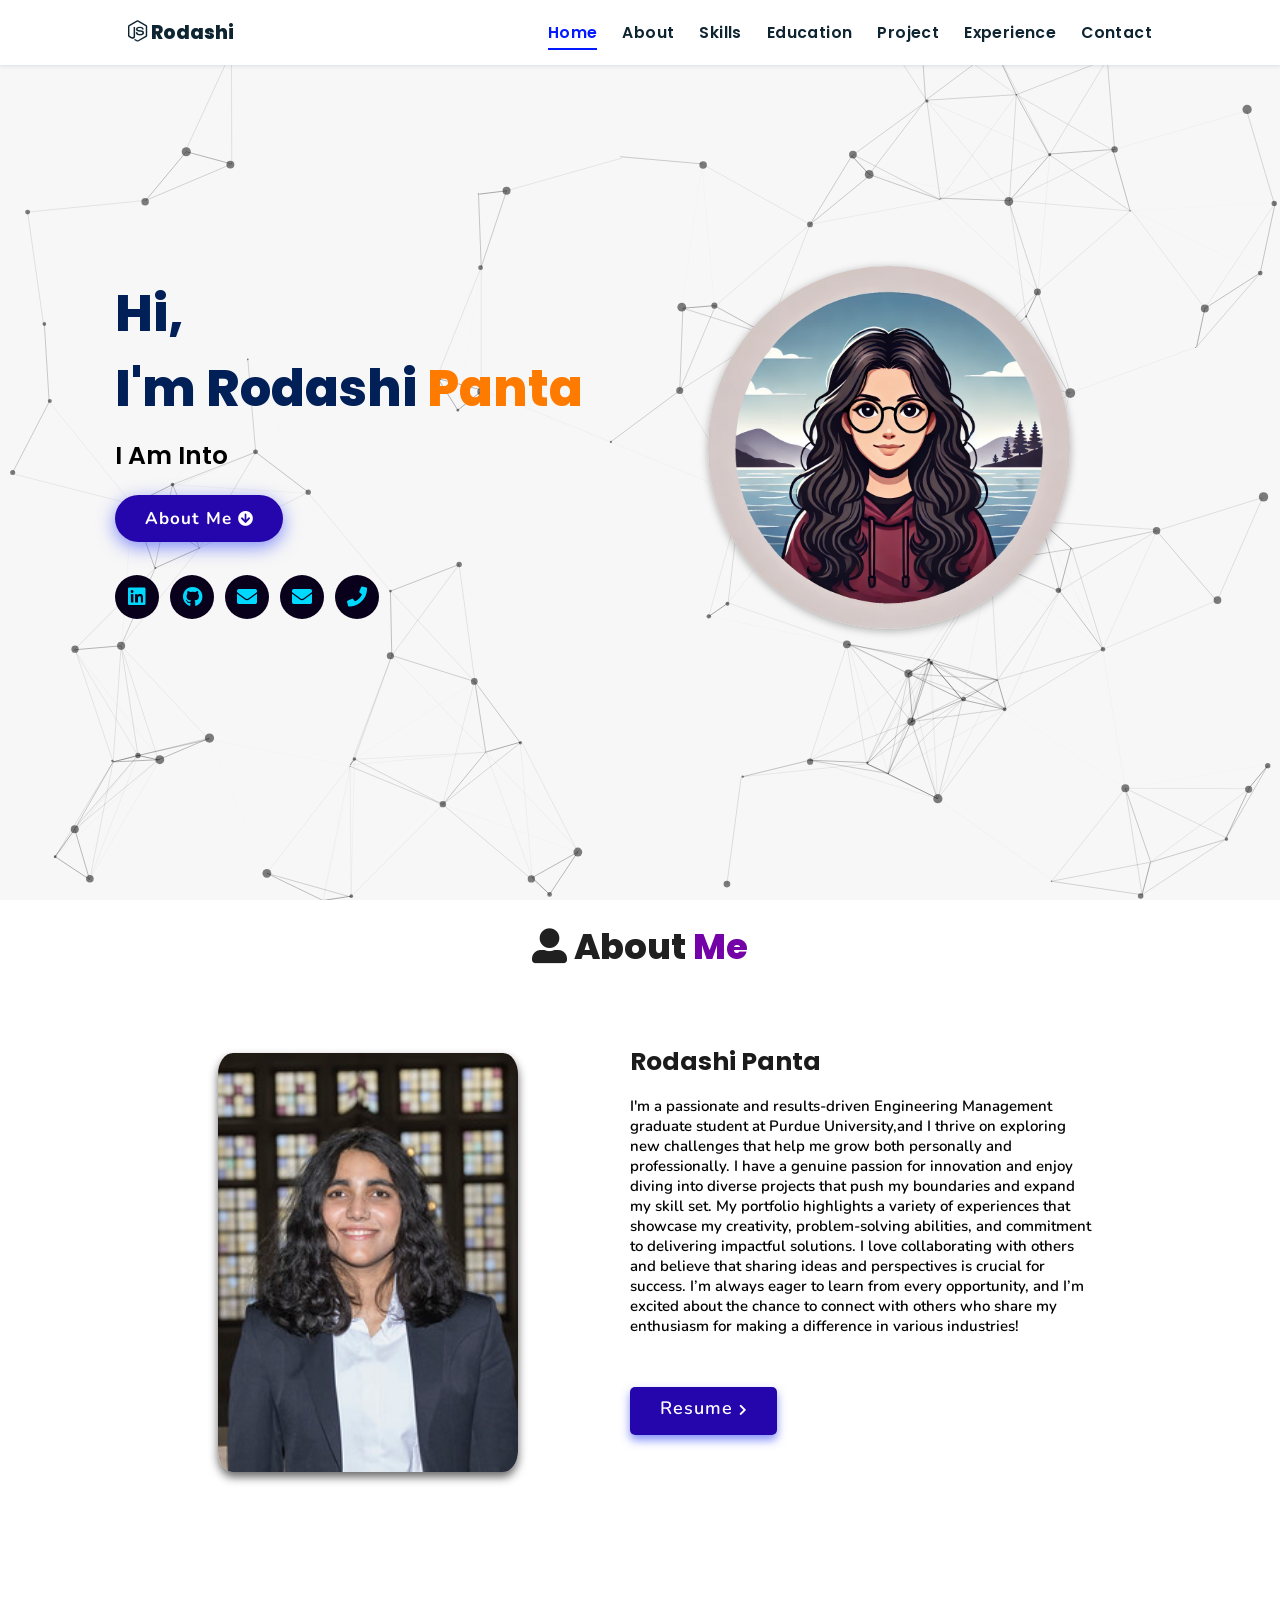
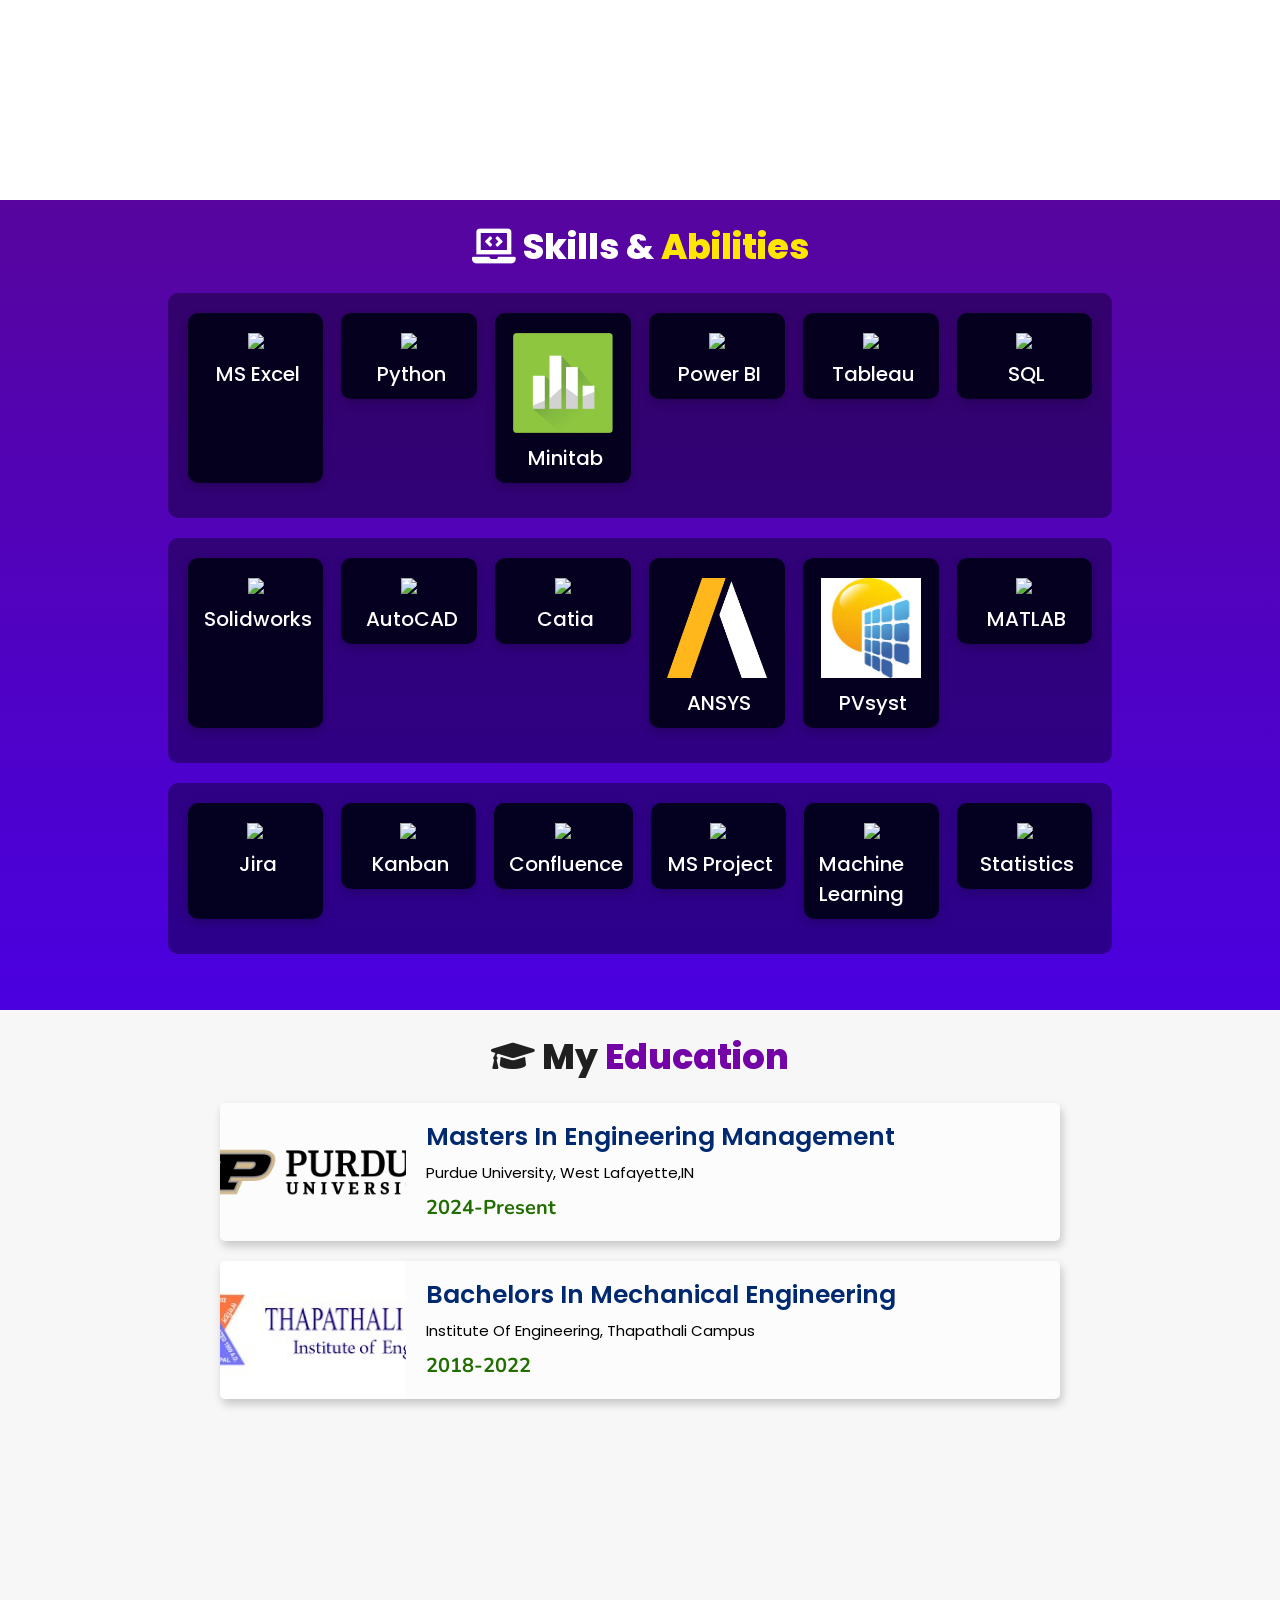
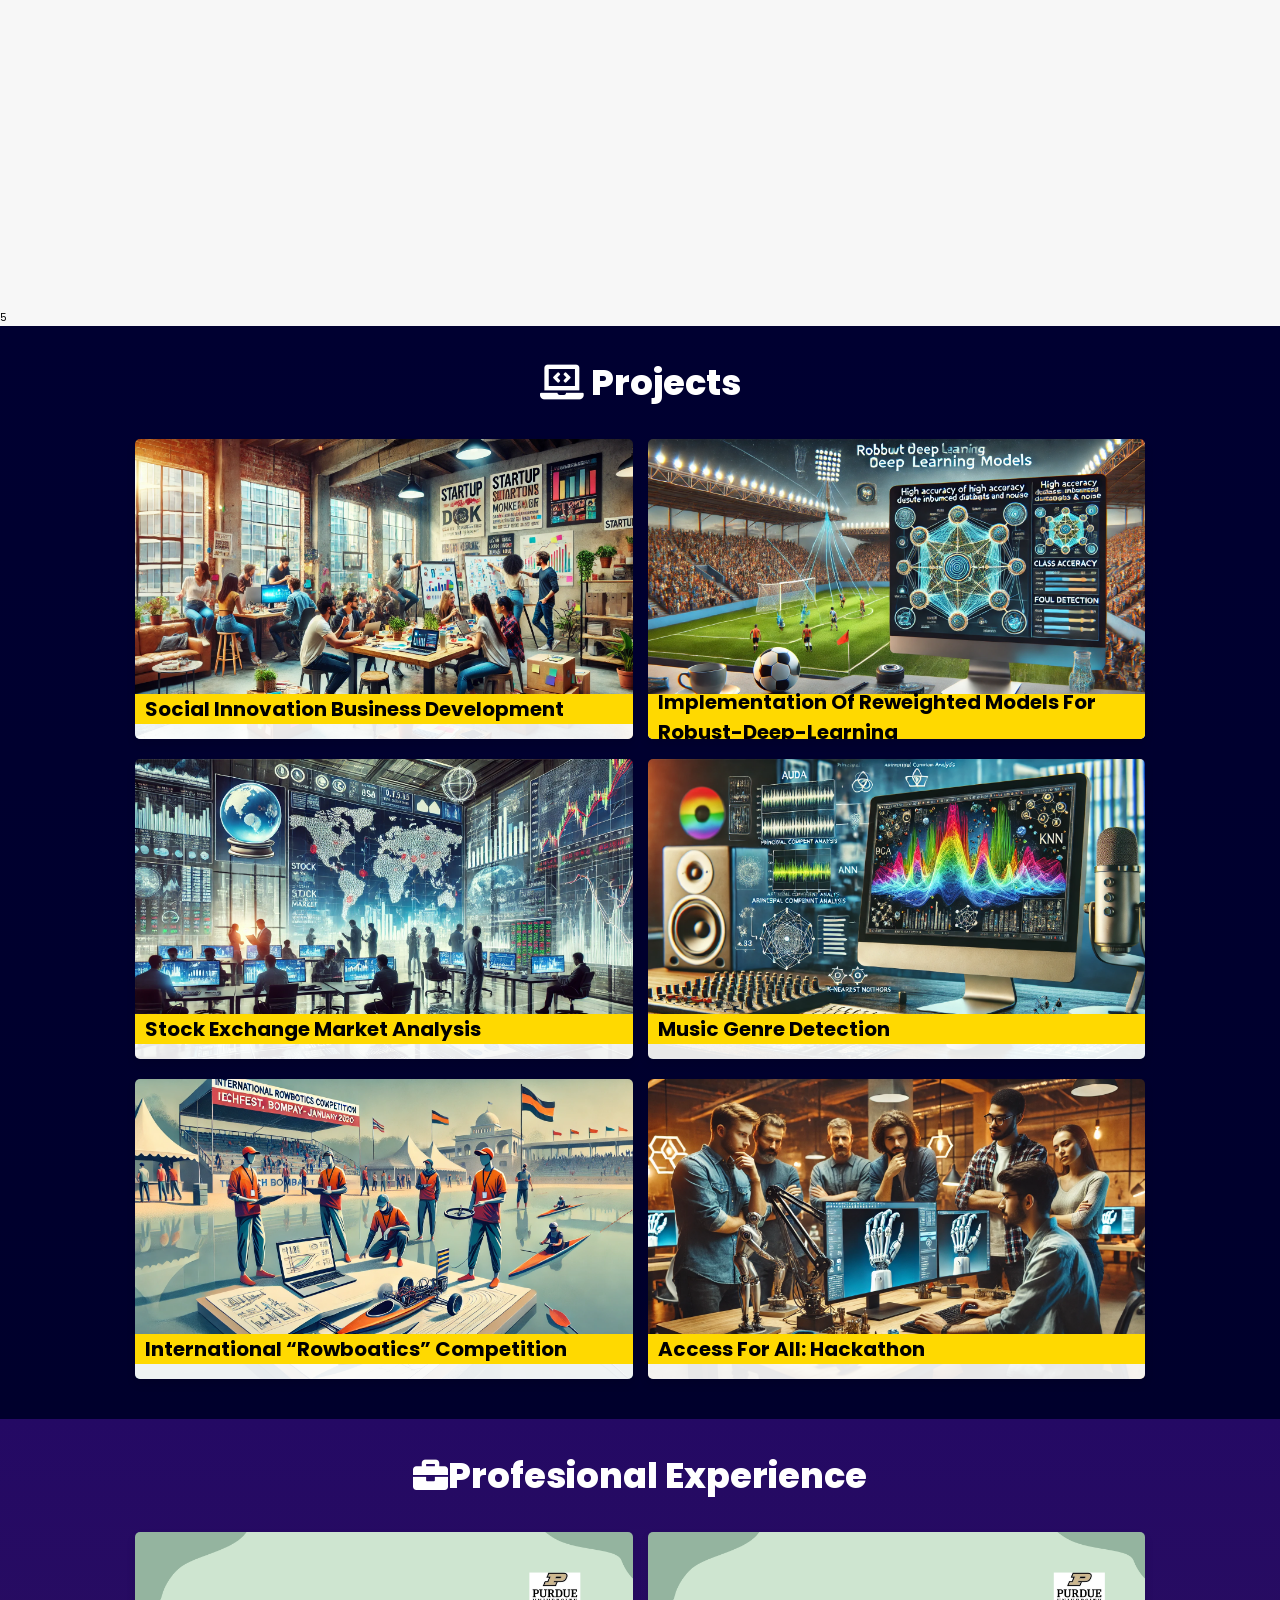
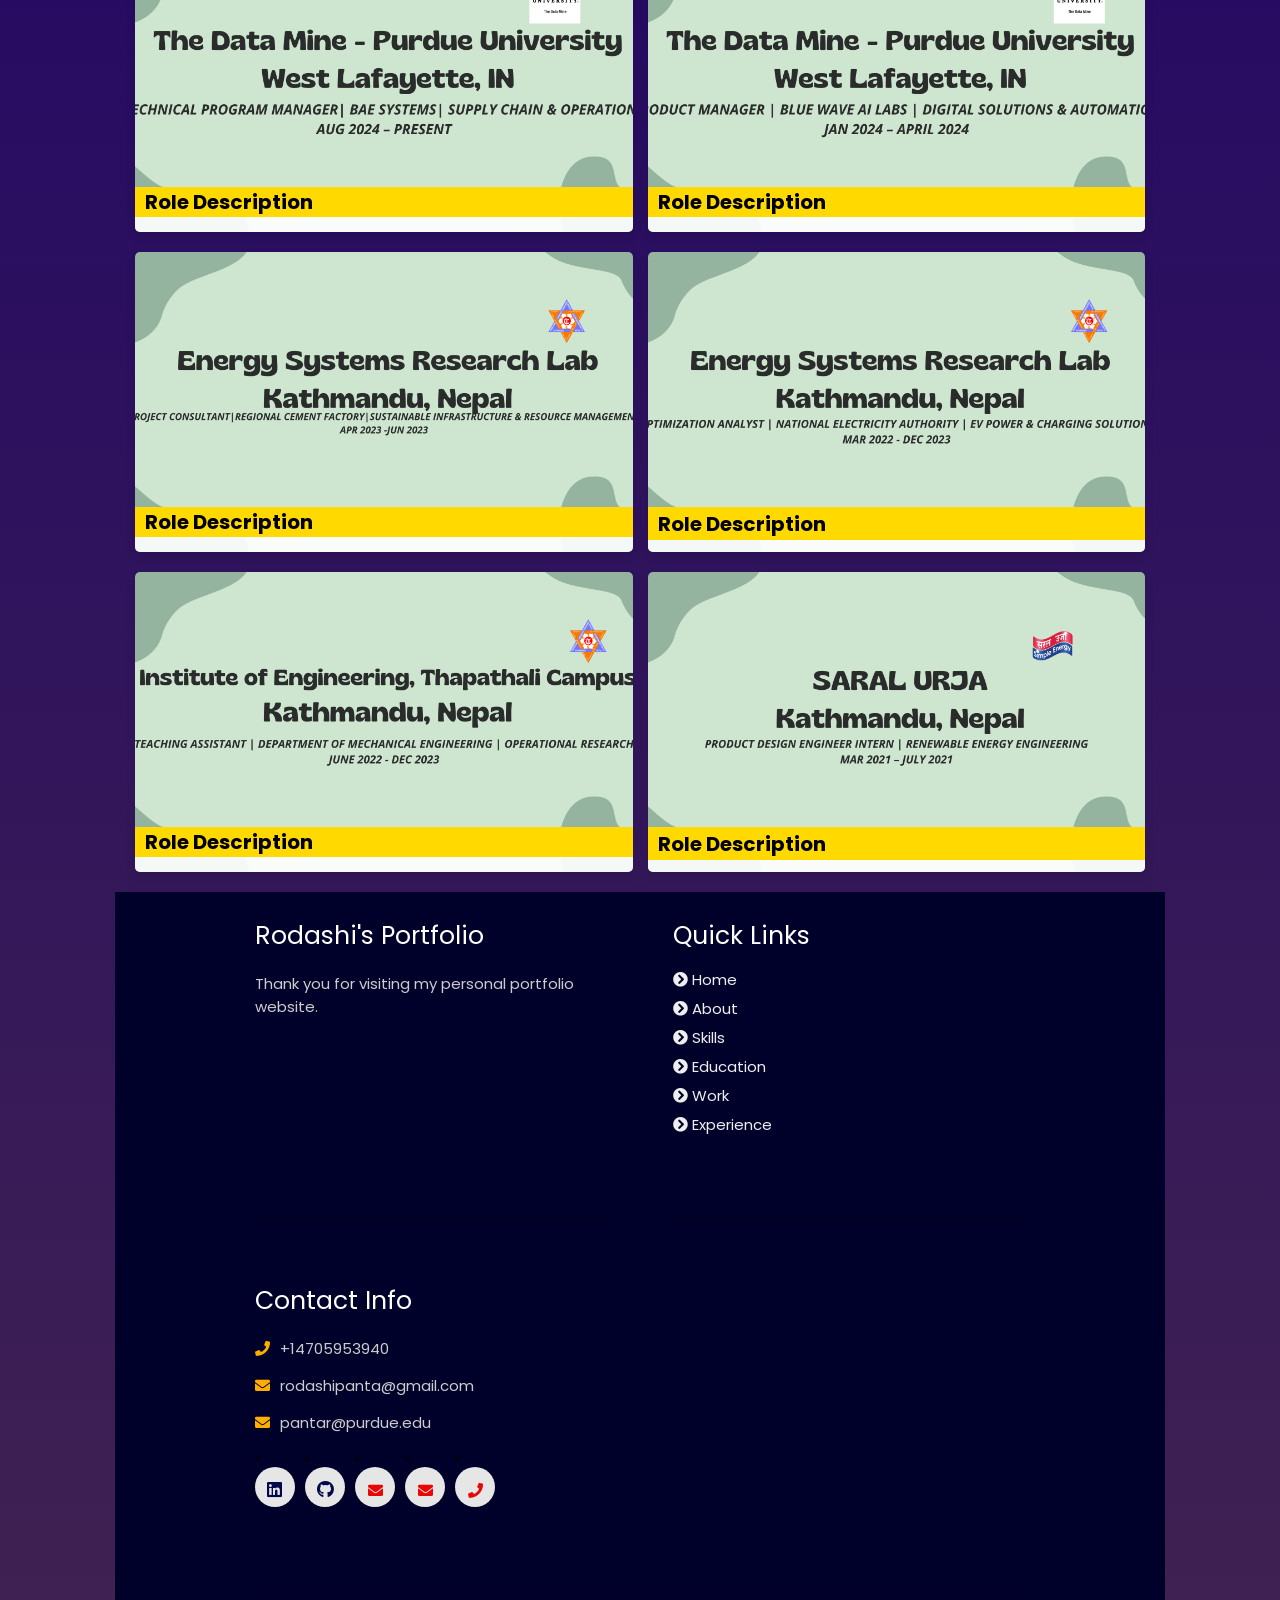
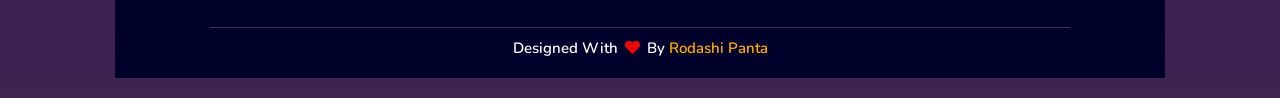
==== index.html @ 484d2ca4 "Update resume" ====
<!DOCTYPE html>
<html lang="en">
<head>
    <meta charset="UTF-8">
    <meta http-equiv="X-UA-Compatible" content="IE=edge">
    <meta name="viewport" content="width=device-width, initial-scale=1.0">
    <meta name="keywords" content="Rodashi Panta, portfolio, Rodashi, full stack dev, personal portfolio lifecodes, portfolio design, portfolio website, personal portfolio" />
    <meta name="description" content="Welcome to Rodashi's Portfolio." />
    <!-- Custom CSS -->
    <link rel="stylesheet" href="./assets/css/style.css">
    <!-- Font Awesome -->
    <link rel="stylesheet" href="https://cdnjs.cloudflare.com/ajax/libs/font-awesome/5.15.3/css/all.min.css" integrity="sha512-iBBXm8fW90+nuLcSKlbmrPcLa0OT92xO1BIsZ+ywDWZCvqsWgccV3gFoRBv0z+8dLJgyAHIhR35VZc2oM/gI1w==" crossorigin="anonymous" referrerpolicy="no-referrer" />
    <!-- Favicon -->
    <link id='favicon' rel="shortcut icon" href="./assets/images/favicon.png" type="image/x-png">
    <title>Portfolio | Rodashi Panta</title>
</head>
<body oncontextmenu="return false">

<!-- pre loader -->
<!-- <div class="loader-container">
  <img draggable="false" src="./assets/images/preloader.gif" alt="">
</div> -->

<!-- navbar starts -->
<header>
        <a href="/" class="logo"><i class="fab fa-node-js"></i> Rodashi</a>

        <div id="menu" class="fas fa-bars"></div>
        <nav class="navbar">
            <ul>
            <li><a class="active" href="#home">Home</a></li>
            <li><a href="#about">About</a></li>
            <li><a href="#skills">Skills</a></li>
            <li><a href="#education">Education</a></li>
            <li><a href="#work">Project</a></li>
            <li><a href="#experience">Experience</a></li>
            <li><a href="#contact">Contact</a></li>
            </ul>
        </nav>
</header>
<!-- navbar ends -->


<!-- hero section starts -->
<section class="home" id="home">
    <div id="particles-js"></div>

    <div class="content">
    <h2>Hi,<br/> I'm Rodashi <span> Panta</span></h2>
    <p>i am into <span class="typing-text"></span></p>
    <a href="#about" class="btn"><span>About Me</span>
      <i class="fas fa-arrow-circle-down"></i>
    </a>
    <div class="socials">
        <ul class="social-icons">
          <li><a class="linkedin" aria-label="LinkedIn" href="https://www.linkedin.com/in/rodashi-panta/" target="_blank"><i class="fab fa-linkedin"></i></a></li> 
          <li><a class="github" aria-label="GitHub" href="https://github.com/RP176" target="_blank"><i class="fab fa-github"></i></a></li>
          <li><a class="gmail" aria-label="Gmail" href="mailto:rodashipanta@gmail.com" target="_blank"><i class="fa fa-envelope"></i></a></li>
          <li><a class="outlook" aria-label="Outlook" href="mailto:pantar@purdue.edu" target="_blank"><i class="fa fa-envelope"></i></a></li>
          <li><a class="phone" aria-label="Phone number" href="tel:+14705953940" target="_blank"><i class="fa fa-phone"></i></a></li>
          <!--<li><a class="gmail" aria-label="Gmail" href="mailto:rodashipanta@gmail.com" target="_blank"><i class="fab fa-envelope"></i></a></li>
          <li><a class="outlook" aria-label="Outlook" href="mailto:pantar@purdue.edu" target="_blank"><i class="fab fa-envelope"></i></a></li>
          <li><a class="twitter" aria-label="Twitter" href="https://twitter.com/jigar_sable" target="_blank"><i class="fab fa-twitter"></i></a></li>
          <li><a class="telegram" aria-label="Telegram" href="https://t.me/lifecode5" target="_blank"><i class="fab fa-telegram-plane"></i></a></li>
          <li><a class="instagram" aria-label="Instagram" href="https://www.instagram.com/jigarsable.dev"><i class="fab fa-instagram" target="_blank"></i></a></li>
          <li><a class="dev" aria-label="Dev" href="https://dev.to/jigarsable" target="_blank"><i class="fab fa-dev"></i></a></li>-->
        </ul>
      </div>
    </div>
<div class="image">
    <img draggable="false" class="tilt" src="./assets/images/hero.png" alt="">
</div>
</section>
<!-- hero section ends -->


<!-- about section starts -->
<section class="about" id="about">
    <h2 class="heading"><i class="fas fa-user-alt"></i> About <span>Me</span></h2>
    
    <div class="row">

    <div class="image">
        <img draggable="false" class="tilt" src="./assets/images/profile2.jpg" alt="">
    </div>
    <div class="content">
        <h3>Rodashi Panta</h3>
        <!--<span class="tag"></span>-->
        
        <p>I'm a passionate and results-driven Engineering Management graduate student at Purdue University,and I thrive on exploring new challenges that help me grow both personally and professionally. I have a genuine passion for innovation and enjoy diving into diverse projects that push my boundaries and expand my skill set. My portfolio highlights a variety of experiences that showcase my creativity, problem-solving abilities, and commitment to delivering impactful solutions. I love collaborating with others and believe that sharing ideas and perspectives is crucial for success. I’m always eager to learn from every opportunity, and I’m excited about the chance to connect with others who share my enthusiasm for making a difference in various industries!</p>
        
        <!--<div class="box-container">
            <div class="box">
              <p><span> age: </span> 20</p>
              <p><span> phone : </span> +91 XXX-XXX-XXXX</p>
            </div>
            <div class="box">
              <p><span> email : </span> rodashipanta@gmail.com</p>
              <p><span> place : </span> Pune, India - 412206</p>
            </div>
        </div>-->
        
        <div class="resumebtn">
            <a href=".\assets\doocuments\Rodashi Pant resume SWE.pdf" target="_blank" class="btn"><span>Resume</span>
                <i class="fas fa-chevron-right"></i>
            </a>
        </div>

    </div>

    </div>
</section>
<!-- about section ends -->

<!-- skills section starts -->
<section class="skills" id="skills">

    <h2 class="heading"><i class="fas fa-laptop-code"></i> Skills & <span>Abilities</span></h2>

    <div class="container">
          <div class="row" id="skillsContainer">
            <div class="bar">
              <div class="info">
                <img src="https://img.icons8.com/?size=100&id=BEMhRoRy403e&format=png&color=000000"/>
                <span>MS Excel</span>
              </div>
            </div> 
            <div class="column" id="skillsContainer">
              <div class="bar">
                <div class="info">
                  <img src="https://img.icons8.com/?size=100&id=13441&format=png&color=000000"/>
                  <span>Python</span>
                </div>
              </div>
            </div>
            <div class="column" id="skillsContainer">
              <div class="bar">
                <div class="info">
                  <img src=".\assets\images\minitab.png" width="100" height="100"/>
                  <span>Minitab</span>
                </div>
              </div>
            </div>
            <div class="column" id="skillsContainer">
              <div class="bar">
                <div class="info">
                  <img src="https://img.icons8.com/?size=100&id=Ny0t2MYrJ70p&format=png&color=000000"/>
                  <span>Power BI</span>
                </div>
              </div>
            </div>
            <div class="column" id="skillsContainer">
              <div class="bar">
                <div class="info">
                  <img src="https://img.icons8.com/?size=100&id=9Kvi1p1F0tUo&format=png&color=000000"/>
                  <span>Tableau</span>
                </div>
              </div>
            </div>
          <div class="column" id="skillsContainer">
            <div class="bar">
              <div class="info">
                <img src="https://img.icons8.com/?size=100&id=hKw7Mn8TNTuz&format=png&color=000000"/>
                <span>SQL</span>
              </div>
            </div>
          </div>
      </div>
   </div>

   <div class="container">
    <div class="row" id="skillsContainer">
      <div class="bar">
        <div class="info">
          <img src="https://img.icons8.com/?size=100&id=62397&format=png&color=000000"/>
          <span>Solidworks</span>
        </div>
      </div> 
      <div class="column" id="skillsContainer">
        <div class="bar">
          <div class="info">
            <img src="https://img.icons8.com/?size=100&id=2JfzmJYy7OGc&format=png&color=000000"/>
            <span>AutoCAD</span>
          </div>
        </div>
      </div>
      <div class="column" id="skillsContainer">
        <div class="bar">
          <div class="info">
            <img src="https://img.icons8.com/?size=100&id=6LuKZMwS6lAo&format=png&color=000000"/>
            <span>Catia</span>
          </div>
        </div>
      </div>
      <div class="column" id="skillsContainer">
        <div class="bar">
          <div class="info">
            <img src=".\assets\images\ANSYS.png"width="100" height="100"/>
            <span>ANSYS</span>
          </div>
        </div>
      </div>
      <div class="column" id="skillsContainer">
        <div class="bar">
          <div class="info">
            <img src=".\assets\images\PVSyst.jpg"width="100" height="100"/>
            <span>PVsyst</span>
          </div>
        </div>
      </div>
    <div class="column" id="skillsContainer">
      <div class="bar">
        <div class="info">
          <img src="https://img.icons8.com/?size=100&id=r5Y16PcDkoWI&format=png&color=000000"/>
          <span>MATLAB</span>
        </div>
      </div>
    </div>
  </div>
</div>

   <div class="container">
    <div class="row" id="skillsContainer">
      <div class="bar">
        <div class="info">
          <img src="https://img.icons8.com/?size=100&id=oROcPah5ues6&format=png&color=000000"/>
          <span>Jira</span>
        </div>
      </div> 
      <div class="column" id="skillsContainer">
        <div class="bar">
          <div class="info">
            <img src="https://img.icons8.com/?size=100&id=xjlZGz2rvRqf&format=png&color=000000"/>
            <span>Kanban</span>
          </div>
        </div>
      </div>
      <div class="column" id="skillsContainer">
        <div class="bar">
          <div class="info">
            <img src="https://img.icons8.com/?size=100&id=V5Kk4nDElTAD&format=png&color=000000"/>
            <span>Confluence</span>
          </div>
        </div>
      </div>
      <div class="column" id="skillsContainer">
        <div class="bar">
          <div class="info">
            <img src="https://img.icons8.com/?size=100&id=7lJtplrxEIbD&format=png&color=000000"/>
            <span>MS Project</span>
          </div>
        </div>
      </div>
      <div class="column" id="skillsContainer">
        <div class="bar">
          <div class="info">
            <img src="https://img.icons8.com/?size=100&id=OBz7ZhomRy47&format=png&color=000000"/>
            <span>Machine Learning</span>
          </div>
        </div>
      </div>
    <div class="column" id="skillsContainer">
      <div class="bar">
        <div class="info">
          <img src="https://img.icons8.com/?size=100&id=ZKTxWcynr91Z&format=png&color=000000"/>
          <span>Statistics</span>
        </div>
      </div>
  </div>
  
</div>
</div>

</div>
</section>
<!-- skills section ends -->


<!-- education section starts -->
<section class="education" id="education">

  <h1 class="heading"><i class="fas fa-graduation-cap"></i> My <span>Education</span></h1>

    <!--<p class="qoute">Education is not the learning of facts, but the training of the mind to think.</p>-->

    <div class="box-container">

    <div class="box">
        <div class="image">
        <img draggable="false" src="./assets/images/educat/college.png" alt="">
        </div>
        <div class="content">
        <h3>Masters in Engineering Management</h3>
        <p>Purdue University, West Lafayette,IN</p>
        <h4>2024-Present</h4>
        </div>
    </div>

    <div class="box">
      <div class="image">
      <img src="./assets/images/educat/school.jpg" width="100" height= "80">
      </div>
      <div class="content">
      <h3>Bachelors in Mechanical Engineering</h3>
      <p>Institute of Engineering, Thapathali Campus</p>
      <h4>2018-2022</h4>
      </div>
    </div>

</div>
</section>
<!-- education section ends -->5


<!-- work project section starts -->
<section class="work" id="work">

  <h2 class="heading"><i class="fas fa-laptop-code"></i> Projects</span></h2>

  <div class="box-container">

    <div class="box tilt">
      <img draggable="false" src=".\assets\images\r projects\sistac.png" alt="" />
      <div class="content">
        <div class="tag">
        <h3>Social Innovation Business Development</h3>
        </div>
        <div class="desc">
          <p>In the Social Innovation Business Development project, I collaborate with the Bayer Foundation and Dockokids, a nonprofit focused on accessible healthcare for children. After analyzing Dockokids’ business model, we identified operational challenges and concluded that a dashboard for day-to-day operations is necessary. We are currently building this dashboard to integrate datasets, aiming for a 30% improvement in data analysis efficiency and a 20% boost in productivity. Additionally, we plan to conduct exploratory data analysis (EDA) to predict patient traffic and, if time allows, develop a chatbot for initial screening.</p>
          <div class="btns">
            <!--<a href="#" class="btn" target="_blank"><i class="fas fa-eye"></i> View</a>
            <a href="https://github.com/jigar-sable/Portfolio-Website" class="btn" target="_blank">Code <i class="fas fa-code"></i></a>-->
          </div>
        </div>
      </div>
    </div>
    <div class="box tilt">
      <img draggable="false" src=".\assets\images\r projects\soccer.png" alt="" />
      <div class="content">
        <div class="tag">
        <h3>Implementation of Reweighted Models for Robust-Deep-Learning</h3>
        </div>
        <div class="desc">
          <p>In the Implementation of Reweighted Models for Robust Deep Learning project, I achieved 96% accuracy on highly imbalanced datasets (200:1) with 25% noise by enhancing CNN training through a class and sample reweighting mechanism. Additionally, I improved the accuracy of VAR foul detection by 30% in datasets with 50% noise while effectively reducing computational overhead during processing. This approach not only strengthened model robustness but also streamlined performance, demonstrating the effectiveness of reweighted models in handling challenging datasets.</p>
          <div class="btns">
            <!--<a href="#" class="btn" target="_blank"><i class="fas fa-eye"></i> View</a>
            <a href="https://github.com/jigar-sable/Portfolio-Website" class="btn" target="_blank">Code <i class="fas fa-code"></i></a>-->
          </div>
        </div>
      </div>
    </div>
  </div>
</div>
    <div class="box-container">

      <div class="box tilt">
        <img draggable="false" src=".\assets\images\r projects\stock.png" alt="" />
        <div class="content">
          <div class="tag">
          <h3>Stock Exchange Market Analysis</h3>
          </div>
          <div class="desc">
            <p>In the Stock Exchange Market Analysis project, I conducted data analysis on 20 companies across four sectors to quantify inter-sector relationships, delivering actionable insights for market strategies. Utilizing historical trading data and the Crystal-Ball predictor, I forecasted stock prices with an impressive 80% accuracy. This project honed my expertise in predictive modeling and analysis, enabling me to identify trends and correlations within the market. The insights gained not only informed strategic decision-making but also enhanced understanding of market dynamics across different sectors.</p>
            <div class="btns">
              <!--<a href="#" class="btn" target="_blank"><i class="fas fa-eye"></i> View</a>
              <a href="https://github.com/jigar-sable/Portfolio-Website" class="btn" target="_blank">Code <i class="fas fa-code"></i></a>-->
            </div>
          </div>
        </div>
      </div>
      <div class="box tilt">
        <img draggable="false" src=".\assets\images\r projects\music genre.png" alt="" />
        <div class="content">
          <div class="tag">
          <h3>Music Genre Detection</h3>
          </div>
          <div class="desc">
            <p>In the Music Genre Detection project, I classified raw audio samples into 10 genres using audio features such as MFCCs and Chroma energy, showcasing advanced signal processing techniques. I developed a machine learning model that employed PCA, ANN, and KNN, demonstrating my proficiency in applying AI models to real-world datasets. This approach enabled me to achieve over 90% accuracy in genre classification, highlighting the effectiveness of combining various techniques in music analysis. The project significantly enhanced my skills in audio processing and machine learning for genre identification.</p>
            <div class="btns">
              <!--<a href="#" class="btn" target="_blank"><i class="fas fa-eye"></i> View</a>
              <a href="https://github.com/jigar-sable/Portfolio-Website" class="btn" target="_blank">Code <i class="fas fa-code"></i></a>-->
            </div>
          </div>
        </div>
      </div>
    </div>
  </div>
  <div class="box-container">

    <div class="box tilt">
      <img draggable="false" src=".\assets\images\r projects\rowwboatics.png" alt="" />
      <div class="content">
        <div class="tag">
        <h3>International “Rowboatics” Competition</h3>
        </div>
        <div class="desc">
          <p>In the International “Rowboatics” Competition at TechFest, IIT Bombay, I designed and developed an RC boat prototype using SolidWorks, ultimately securing 1st place by optimizing functionality through innovative designs. I managed the project’s timeline and budget, ensuring on-time delivery and successful testing, which showcased my project management skills in a competitive environment. This experience not only honed my technical abilities in design and prototyping but also strengthened my capability to coordinate resources effectively, balancing creativity with practical constraints to achieve outstanding results.</p>
          <div class="btns">
            <!--<a href="#" class="btn" target="_blank"><i class="fas fa-eye"></i> View</a>
            <a href="https://github.com/jigar-sable/Portfolio-Website" class="btn" target="_blank">Code <i class="fas fa-code"></i></a>-->
          </div>
        </div>
      </div>
    </div>
    <div class="box tilt">
      <img draggable="false" src=".\assets\images\r projects\hackathon.png" alt="" />
      <div class="content">
        <div class="tag">
        <h3>Access for All: Hackathon</h3>
        </div>
        <div class="desc">
          <p>At the Access for All: Hackathon held at Thapathali Institute of Engineering, I collaborated to design and prototype an extendable prosthetic arm using SolidWorks, enhancing functionality for differently-abled users by 40%. Our team secured 3rd place out of over 50 teams by creating a cost-effective and functional solution, showcasing our prototyping and mechanical design capabilities. This experience not only deepened my understanding of inclusive design but also reinforced my ability to work effectively in a team, focusing on innovative problem-solving for real-world challenges.</p>
          <div class="btns">
            <!--<a href="#" class="btn" target="_blank"><i class="fas fa-eye"></i> View</a>
            <a href="https://github.com/jigar-sable/Portfolio-Website" class="btn" target="_blank">Code <i class="fas fa-code"></i></a>-->
          </div>
        </div>
      </div>
    </div>
  </div>
</div>

<!--<div class="viewall">
  <a href="/projects" class="btn"><span>View All</span>
    <i class="fas fa-arrow-right"></i>
</a>
</div>-->

</section>
<!-- work project section ends -->

<!-- experience section starts -->
<section class="experience" id="experience">


<h2 class="heading"><i class="fas fa-briefcase"></i>Profesional Experience </h2>

<div class="box-container">

  <div class="box tilt">
    <img draggable="false" src=".\assets\images\experience\2.png" alt="" />
    <div class="content">
      <div class="tag">
      <h3>Role Description</h3>
      </div>
      <div class="desc">
        <p>In this role, I led a 15-member cross-functional team to improve the aircraft spare parts supply chain. We began by applying advanced exploratory data analysis and predictive modeling, which resulted in a 20% increase in sales forecast accuracy. To further enhance performance, I utilized machine learning algorithms with a test-train approach, boosting model accuracy and reliability by 15%. By collaborating closely with technical and supply chain teams through Kanban and Jira, we improved communication flow and successfully increased project delivery efficiency by 10%, ensuring smoother operations across the board.</p>
        <div class="btns">
          <!--<a href="#" class="btn" target="_blank"><i class="fas fa-eye"></i> View</a>
          <a href="https://github.com/jigar-sable/Portfolio-Website" class="btn" target="_blank">Code <i class="fas fa-code"></i></a>-->
        </div>
      </div>
    </div>
  </div>
  <div class="box tilt">
    <img draggable="false" src=".\assets\images\experience\3.png" alt="" />
    <div class="content">
      <div class="tag">
      <h3>Role Description</h3>
      </div>
      <div class="desc">
        <p>I managed a team using Agile methodologies to develop an LLM chatbot designed to automate nuclear energy proposals, which increased productivity by 20%. By leveraging data analytics and machine learning, we optimized the chatbot algorithms and streamlined data processing, improving performance by 15%. Additionally, I employed risk management strategies, including risk registers and mitigation tactics, to ensure timely delivery of project milestones, ultimately enhancing project efficiency by 20%. This cohesive approach allowed us to meet targets while driving innovation and improving operational performance.</p>
        <div class="btns">
          <!--<a href="#" class="btn" target="_blank"><i class="fas fa-eye"></i> View</a>
          <a href="https://github.com/jigar-sable/Portfolio-Website" class="btn" target="_blank">Code <i class="fas fa-code"></i></a>-->
        </div>
      </div>
    </div>
  </div>
</div>
</div>
  <div class="box-container">

    <div class="box tilt">
      <img draggable="false" src=".\assets\images\experience\4.png" alt="" />
      <div class="content">
        <div class="tag">
        <h3>Role Description</h3>
        </div>
        <div class="desc">
          <p> I utilized data analytics and statistical modeling to design a solar power plant, reducing carbon emissions by 30% and improving energy efficiency. Through detailed data analysis, I generated comprehensive reports that provided actionable insights, leading to a 3% reduction in costs and enhanced operational efficiency. This approach allowed us to optimize both the environmental impact and the financial performance of the project, aligning with sustainability goals while ensuring cost-effective operations.</p>
          <div class="btns">
            <!--<a href="#" class="btn" target="_blank"><i class="fas fa-eye"></i> View</a>
            <a href="https://github.com/jigar-sable/Portfolio-Website" class="btn" target="_blank">Code <i class="fas fa-code"></i></a>-->
          </div>
        </div>
      </div>
    </div>
    <div class="box tilt">
      <img draggable="false" src=".\assets\images\experience\5.png" alt="" />
      <div class="content">
        <div class="tag">
        <h3>Role Description</h3>
        </div>
        <div class="desc">
          <p>I utilized Python and Google OR-Tools to create an optimized EV charging station placement model, achieving a 3% cost reduction. I applied data analytics to develop a dynamic traffic model that adjusted traffic density in real time, enhancing overall efficiency by 15% and reducing wait times. Additionally, I coordinated with urban planners and electrical engineers to seamlessly integrate charging infrastructure into urban environments, resulting in a 12% improvement in operational efficiency.</p>
          <div class="btns">
            <!--<a href="#" class="btn" target="_blank"><i class="fas fa-eye"></i> View</a>
            <a href="https://github.com/jigar-sable/Portfolio-Website" class="btn" target="_blank">Code <i class="fas fa-code"></i></a>-->
          </div>
        </div>
      </div>
    </div>
  </div>
</div>
<div class="box-container">

  <div class="box tilt">
    <img draggable="false" src=".\assets\images\experience\6.png" alt="" />
    <div class="content">
      <div class="tag">
      <h3>Role Description</h3>
      </div>
      <div class="desc">
        <p> I facilitated a lab for 40 students on operational research and management science, where I introduced various OR tools in Excel. To enhance the learning experience, I developed customized case studies based on real-world scenarios, resulting in a 30% increase in student engagement and participation. Additionally, I provided instruction on advanced Excel techniques, including the Solver optimization tool through linear programming, data analysis (regression), decision analysis, forecasting models, risk analysis, and Monte Carlo simulation, equipping students with practical skills for solving business challenges.</p>
        <div class="btns">
          <!--<a href="#" class="btn" target="_blank"><i class="fas fa-eye"></i> View</a>
          <a href="https://github.com/jigar-sable/Portfolio-Website" class="btn" target="_blank">Code <i class="fas fa-code"></i></a>-->
        </div>
      </div>
    </div>
  </div>
  <div class="box tilt">
    <img draggable="false" src=".\assets\images\experience\7.png" alt="" />
    <div class="content">
      <div class="tag">
      <h3>Role Description</h3>
      </div>
      <div class="desc">
        <p> I designed optimized solar panel layouts for commercial buildings using AutoCAD and PVSyst, achieving a 2.5% reduction in annual energy consumption costs. I also developed solutions for solar panel distribution networks and conducted a comprehensive feasibility study, which enhanced access to electricity in rural regions by 40%. This work not only improved energy efficiency for commercial clients but also contributed significantly to expanding renewable energy access in underserved areas.</p>
        <div class="btns">
          <!--<a href="#" class="btn" target="_blank"><i class="fas fa-eye"></i> View</a>
          <a href="https://github.com/jigar-sable/Portfolio-Website" class="btn" target="_blank">Code <i class="fas fa-code"></i></a>-->
        </div>
      </div>
    </div>
  </div>
</div>
</div>
  <!--<div class="timeline">

    <div class="container right">
      <div class="content">
        <div class="tag">
          <h2>The Data Mine - Purdue University	                                                                     West Lafayette, IN</h2>
        </div>
        <div class="desc">
            <h3>Technical Program Manager| BAE Systems| Supply Chain & Operations </h3>
            <p>Aug 2024 – Present</p>
        </div>
      </div>
    </div>

    <div class="container left">
      <div class="content">
        <div class="tag">
          <h2>Mapstreak Flyseas</h2>
        </div>
        <div class="desc">
            <h3>Web Developer | Internship</h3>
            <p>June 2021 - Dec 2021</p>
        </div>
      </div>
    </div>

    <div class="container right">
      <div class="content">
        <div class="tag">
          <h2>The Spark Foundation</h2>
        </div>
        <div class="desc">
            <h3>Website Developer | Internship</h3>
            <p>May 2021 - June 2021</p>
        </div>
      </div>
    </div>

    <div class="container left">
      <div class="content">
        <div class="tag">
          <h2>The Spark Foundation</h2>
        </div>
        <div class="desc">
            <h3>Mobile Application Developer | Internship</h3>
            <p>April 2021 - May 2021</p>
        </div>
      </div>
    </div>

    <div class="container right">
      <div class="content">
        <div class="tag">
          <h2>Frshr Technologies</h2>
        </div>
        <div class="desc">
            <h3>Wordpress Developer | Internship</h3>
            <p>April 2021 - April 2021</p>
        </div>
      </div>
    </div>

    <div class="container left">
      <div class="content">
        <div class="tag">
          <h2>WonderingBlog</h2>
        </div>
        <div class="desc">
            <h3>Web Development & SEO | Internship</h3>
            <p>March 2021 - April 2021</p>
        </div>
      </div>
    </div>
  </div>

  <div class="morebtn">
    <a href="/experience" class="btn"><span>View All</span>
      <i class="fas fa-arrow-right"></i>
  </a>
  </div>

</div>

</section>
<!-- experience section ends -->

<!-- contact section starts -->
<!--<section class="contact" id="contact">
  
  <h2 class="heading"><i class="fas fa-headset"></i> Get in <span>Touch</span></h2>

  <div class="container">
    <div class="content">
      <div class="image-box">
        <img draggable="false" src="./assets/images/contact1.png" alt="">
      </div>
    <form id="contact-form">
      
      <div class="form-group">
        <div class="field">
          <input type="text" name="name" placeholder="Name" required>
          <i class='fas fa-user'></i>
        </div>
        <div class="field">
          <input type="text" name="email" placeholder="Email" required>
          <i class='fas fa-envelope'></i>
        </div>
        <div class="field">
          <input type="text" name="phone" placeholder="Phone">
          <i class='fas fa-phone-alt'></i>
        </div>
        <div class="message">
        <textarea placeholder="Message" name="message" required></textarea>
        <i class="fas fa-comment-dots"></i>
        </div>
        </div>
      <div class="button-area">
        <button type="submit">
          Submit <i class="fa fa-paper-plane"></i></button>
      </div>
    </form>
  </div>
  </div>
</section>
<script>
  function handleSubmit(event) {
      event.preventDefault(); // Prevent the form from submitting normally
      
      const emailInput = document.querySelector('input[name="email"]').value;
      const nameInput = document.querySelector('input[name="name"]').value;
      const messageInput = document.querySelector('textarea[name="message"]').value;

      const mailtoLink = `mailto:pantar@purdue.edu?subject=Message from ${encodeURIComponent(nameInput)}&body=${encodeURIComponent(messageInput)}%0D%0AContact: ${encodeURIComponent(emailInput)}`;
      
      window.location.href = mailtoLink; // Redirect to the mailto link
      return false; // Prevent any default form submission
  }
</script>
<!-- contact section ends -->


<!-- footer section starts -->
<section class="footer">

  <div class="box-container">

      <div class="box">
          <h3>Rodashi's Portfolio</h3>
          <p>Thank you for visiting my personal portfolio website.</p>
      </div>

      <div class="box">
          <h3>quick links</h3>
          <a href="#home"><i class="fas fa-chevron-circle-right"></i> home</a>
          <a href="#about"><i class="fas fa-chevron-circle-right"></i> about</a>
          <a href="#skills"><i class="fas fa-chevron-circle-right"></i> skills</a>
          <a href="#education"><i class="fas fa-chevron-circle-right"></i> education</a>
          <a href="#work"><i class="fas fa-chevron-circle-right"></i> work</a>
          <a href="#experience"><i class="fas fa-chevron-circle-right"></i> experience</a>
      </div>

      <div class="box">
          <h3>contact info</h3>
          <p> <i class="fas fa-phone"></i>+14705953940</p>
          <p> <i class="fas fa-envelope"></i>rodashipanta@gmail.com</p>
          <p> <i class="fas fa-envelope"></i>pantar@purdue.edu</p>
          <div class="share">
          <li><a class="linkedin" aria-label="LinkedIn" href="https://www.linkedin.com/in/rodashi-panta/" target="_blank"><i class="fab fa-linkedin"></i></a></li> 
          <li><a class="github" aria-label="GitHub" href="https://github.com/RP176" target="_blank"><i class="fab fa-github"></i></a></li>
          <li><a class="gmail" aria-label="Gmail" href="mailto:rodashipanta@gmail.com" target="_blank"><i class="fa fa-envelope"></i></a></li>
          <li><a class="outlook" aria-label="Outlook" href="mailto:pantar@purdue.edu" target="_blank"><i class="fa fa-envelope"></i></a></li>
          <li><a class="phone" aria-label="Phone number" href="tel:+14705953940" target="_blank"><i class="fa fa-phone"></i></a></li>

              <!--<a href="https://www.linkedin.com/in/jigar-sable" class="fab fa-linkedin" aria-label="LinkedIn" target="_blank"></a>
              <a href="https://github.com/jigar-sable" class="fab fa-github" aria-label="GitHub" target="_blank"></a>
              <a href="mailto:jigarsable21@gmail.com" class="fas fa-envelope" aria-label="Mail" target="_blank"></a>
              <a href="https://twitter.com/jigar_sable" class="fab fa-twitter" aria-label="Twitter" target="_blank"></a>
              <a href="https://t.me/lifecode5" class="fab fa-telegram-plane" aria-label="Telegram" target="_blank"></a>-->
          </div>
      </div>
  </div>

  <h1 class="credit">Designed with <i class="fa fa-heart pulse"></i> by <a href="https://www.linkedin.com/in/rodashi-panta"> Rodashi Panta</a></h1>

</section>
<!-- footer section ends -->


<!-- scroll top btn -->
<a href="#home" aria-label="ScrollTop" class="fas fa-angle-up" id="scroll-top"></a>
<!-- scroll back to top -->


<!-- ==== ALL MAJOR JAVASCRIPT CDNS STARTS ==== -->
<!-- jquery cdn -->
<script src="https://cdnjs.cloudflare.com/ajax/libs/jquery/3.6.0/jquery.min.js" integrity="sha512-894YE6QWD5I59HgZOGReFYm4dnWc1Qt5NtvYSaNcOP+u1T9qYdvdihz0PPSiiqn/+/3e7Jo4EaG7TubfWGUrMQ==" crossorigin="anonymous" referrerpolicy="no-referrer"></script>

<!-- typed.js cdn -->
<script src="https://cdnjs.cloudflare.com/ajax/libs/typed.js/2.0.5/typed.min.js" integrity="sha512-1KbKusm/hAtkX5FScVR5G36wodIMnVd/aP04af06iyQTkD17szAMGNmxfNH+tEuFp3Og/P5G32L1qEC47CZbUQ==" crossorigin="anonymous" referrerpolicy="no-referrer"></script>

<!-- particle.js links -->
<script src="./assets/js/particles.min.js"></script>
<script src="./assets/js/app.js"></script>

<!-- vanilla tilt.js links -->
<script src="https://cdnjs.cloudflare.com/ajax/libs/vanilla-tilt/1.7.0/vanilla-tilt.min.js" integrity="sha512-SttpKhJqONuBVxbRcuH0wezjuX+BoFoli0yPsnrAADcHsQMW8rkR84ItFHGIkPvhnlRnE2FaifDOUw+EltbuHg==" crossorigin="anonymous" referrerpolicy="no-referrer"></script>

<!-- scroll reveal anim -->
<script src="https://unpkg.com/scrollreveal"></script>

<script
      type="text/javascript"
      src="https://cdn.jsdelivr.net/npm/emailjs-com@3/dist/email.min.js"
    ></script>

<!-- ==== ALL MAJOR JAVASCRIPT CDNS ENDS ==== -->

<script src="./assets/js/script.js"></script>

</body>
</html>
---- assets/css/style.css ----
@import url("https://fonts.googleapis.com/css2?family=Poppins:wght@400;600;700&display=swap");
@import url("https://fonts.googleapis.com/css2?family=Nunito:ital,wght@0,300;0,400;0,600;0,700;1,300;1,400&display=swap");

* {
  margin: 0;
  padding: 0;
  box-sizing: border-box;
  text-decoration: none;
  outline: none;
  border: none;
  text-transform: capitalize;
  transition: all 0.2s linear;
}
html {
  font-size: 62.5%;
  overflow-x: hidden;
  scroll-behavior: smooth;
}
body {
  background: #f7f7f7;
  font-family: "Poppins", sans-serif;
}

*::selection {
  background: #2b3dda;
  color: #fff;
}

html {
  font-size: 62.5%;
  overflow-x: hidden;
}
html::-webkit-scrollbar {
  width: 0.8rem;
}
html::-webkit-scrollbar-track {
  background: rgb(235, 202, 245);
}
html::-webkit-scrollbar-thumb {
  background: #420177;
}

/* pre loader start */
.loader-container {
  position: fixed;
  top: 0;
  left: 0;
  z-index: 10000;
  background: #e6eff1;
  display: flex;
  align-items: center;
  justify-content: center;
  height: 100%;
  width: 100%;
}
.loader-container.fade-out {
  top: -120%;
}
/* pre loader end */

/* navbar starts */
header {
  position: fixed;
  top: 0;
  left: 0;
  right: 0;
  z-index: 1000;
  display: flex;
  align-items: center;
  justify-content: space-between;
  padding: 1.7rem 10%;
  height: 6.5rem;
  background-color: #fff;
  box-shadow: 0 1px 4px rgba(146, 161, 176, 0.3);
}
section {
  min-height: 100vh;
  padding: 2rem 9%;
}
.heading {
  font-size: 3.5rem;
  color: rgb(32, 32, 32);
  font-weight: 800;
  text-align: center;
}
.heading span {
  color: rgb(115, 3, 167);
}
header .logo {
  font-size: 1.9rem;
  font-weight: 800;
  text-decoration: none;
  color: #0e2431;
}
header .logo i {
  font-size: 2.2rem;
}
header .logo:hover {
  color: #fc8c05;
}
header .navbar ul {
  list-style: none;
  display: flex;
  justify-content: center;
  align-items: center;
}
header .navbar li {
  margin-left: 2.5rem;
}
header .navbar ul li a {
  font-size: 1.57rem;
  color: #0e2431;
  font-weight: 600;
  text-decoration: none;
  letter-spacing: 0.04rem;
  transition: 0.2s;
}
header .navbar ul li a.active,
header .navbar ul li a:hover {
  color: #011aff;
  border-bottom: 0.2rem solid #011aff;
  padding: 0.5rem 0;
}
/* navbar ends */

/* hamburger icon starts*/
#menu {
  font-size: 3rem;
  cursor: pointer;
  color: rgb(24, 2, 63);
  display: none;
}
@media (max-width: 768px) {
  #menu {
    display: block;
  }
  header .navbar {
    position: fixed;
    top: 6.5rem;
    right: -120%;
    width: 75%;
    height: 100%;
    text-align: left;
    align-items: flex-start;
    background-color: #0e0f31;
  }
  header .navbar ul {
    flex-flow: column;
    padding: 1rem;
  }
  header .navbar ul li {
    text-align: center;
    width: 100%;
    margin: 1rem 0;
    border-radius: 0.5rem;
    width: 26rem;
  }
  header .navbar ul li a {
    display: block;
    padding: 1rem;
    text-align: left;
    color: #fff;
    font-size: 2rem;
  }
  header .navbar ul li a.active,
  header .navbar ul li a:hover {
    padding: 1rem;
    color: #fff;
    border-radius: 0.5rem;
    border-bottom: 0.5rem solid #011aff;
  }
  .fa-times {
    transform: rotate(180deg);
  }
  header .navbar.nav-toggle {
    right: 0;
  }
}
/* hamburger icon ends */

/* hero section starts*/
.home {
  position: relative;
  display: flex;
  flex-wrap: wrap;
  gap: 1.5rem;
  min-height: 100vh;
  align-items: center;
}
.home #particles-js {
  position: absolute;
  top: 0;
  left: 0;
  height: 100%;
  width: 100%;
}
.home::before {
  content: "";
  position: absolute;
  top: 0;
  left: 0;
  height: 100%;
  width: 100%;
}
.home .content {
  flex: 1 1 40rem;
  padding-top: 1rem;
  z-index: 1;
}
.home .image {
  flex: 1 1 40rem;
  z-index: 1;
}
.home .image img {
  width: 70%;
  margin-left: 6rem;
  border-radius: 50%;
  box-shadow: 0 2px 8px rgba(0, 0, 0, 0.3);
  cursor: pointer;
}
.home .image img:hover {
  box-shadow: 0 5px 15px rgba(0, 0, 0, 0.5);
}
.home .content h2 {
  font-size: 5rem;
  font-weight: 800;
  color: #002057;
}
.home .content h2 span {
  font-size: 5rem;
  font-weight: 800;
  color: #ff7b00;
}
.home .content p {
  font-size: 2.5rem;
  color: #000;
  font-weight: 600;
  padding: 1rem 0;
}
.home .content p span {
  font-size: 2.5rem;
  color: rgb(148, 8, 8);
  font-weight: 600;
  padding: 1rem 0;
}
.home .btn {
  margin-top: 1rem;
  position: absolute;
  line-height: 0;
  padding: 1.6rem 3rem;
  border-radius: 4em;
  transition: 0.5s;
  color: #fff;
  background: #2506ad;
  box-shadow: 0px 5px 18px rgba(48, 68, 247, 0.6);
  font-family: "Nunito", sans-serif;
}
.home .btn span {
  font-weight: 700;
  font-size: 1.7rem;
  letter-spacing: 0.1rem;
}
.home .btn i {
  margin-left: 0.3rem;
  font-size: 1.5rem;
  transition: 0.3s;
}
.home .btn:hover {
  background: #1a047e;
}
.home .btn:hover i {
  transform: translateX(5px);
}
/* social icons start */
.socials {
  position: relative;
  margin-top: 9rem;
}
.socials .social-icons {
  padding-left: 0;
  margin-bottom: 0;
  list-style: none;
}
.socials .social-icons li {
  display: inline-block;
  margin-bottom: 14px;
}
.social-icons a {
  font-size: 2rem;
  display: inline-block;
  line-height: 44px;
  color: #00d9ff;
  background-color: #09011b;
  width: 44px;
  height: 44px;
  text-align: center;
  margin-right: 8px;
  border-radius: 100%;
  -webkit-transition: all 0.2s linear;
  -o-transition: all 0.2s linear;
  transition: all 0.2s linear;
}
.social-icons a:active,
.social-icons a:focus,
.social-icons a:hover {
  color: #fff;
  background-color: #0685da;
}
.social-icons a.github:hover {
  background-color: #0e0e0e;
}
.social-icons a.twitter:hover {
  background-color: #00aced;
}
.social-icons a.linkedin:hover {
  background-color: #007bb6;
}
.social-icons a.dev:hover {
  background-color: #070707;
}
.social-icons a.instagram:hover {
  background-color: #ee00da;
}
/* social icons end */

/* hero media queries starts*/
@media (max-width: 450px) {
  .home .btn {
    margin: 4rem 0;
  }
  .socials {
    margin-top: 12rem;
  }
  .home .image img {
    margin-top: -12rem;
  }
  .home .content p {
    font-size: 2.2rem;
  }
  .home .content p span {
    font-size: 2.2rem;
  }
}
/* hero media queries ends*/
/* hero section end */

/* about section starts */
.about {
  background: rgb(255, 255, 255);
}
.about .row {
  display: flex;
  flex-direction: row;
  gap: 2rem;
  flex-wrap: wrap;
  padding: 4rem;
}
.about .row .image {
  text-align: center;
  flex: 1 1 35rem;
}
.about .row .image img {
  margin: 4rem;
  width: 30rem;
  height: auto;
  border-radius: 5%;
  box-shadow: 0 5px 10px rgba(0, 0, 0, 0.6);
  
  transition: 0.3s;
  cursor: pointer;
}
.about .row .image img:hover {
  mix-blend-mode: normal;
}
.about .row .content {
  flex: 1 1 45rem;
  padding: 3rem;
}
.about .row .content h3 {
  color: rgb(27, 27, 27);
  font-size: 2.5rem;
}
.about .row .content .tag {
  font-size: 1.4rem;
  color: #020133;
  font-weight: 600;
  margin-top: 1rem;
}
.about .row .content p {
  font-size: 1.5rem;
  margin-top: 1.5rem;
  font-family: "Nunito";
  font-weight: 600;
  text-transform: none;
}
.about .row .content .box-container {
  display: flex;
  flex-wrap: wrap;
  gap: 1.5rem;
  font-family: "Nunito";
  font-weight: 600;
}
.about .row .content .box-container .box p {
  text-transform: none;
}
.about .row .content .box-container .box p span {
  color: #011aff;
}
.resumebtn {
  margin-top: 6rem;
}
.resumebtn .btn {
  padding: 1.7rem 3rem;
  border-radius: 0.5em;
  transition: 0.3s;
  color: #fff;
  background: #2506ad;
  box-shadow: 0px 5px 10px rgba(48, 68, 247, 0.6);
  font-family: "Nunito", sans-serif;
}
.resumebtn .btn span {
  font-weight: 600;
  font-size: 1.8rem;
  letter-spacing: 0.1rem;
}
.resumebtn .btn i {
  margin-left: 0.3rem;
  font-size: 1.2rem;
  transition: 0.3s;
}
.resumebtn .btn:hover {
  background: #1a047e;
}
.resumebtn .btn:hover i {
  transform: translateX(5px);
}
/* about media queries starts*/
@media screen and (max-width: 600px) {
  .about .row .image {
    margin-top: 2rem;
  }
  .about .row .image img {
    margin: 0 auto;
    width: 80%;
    mix-blend-mode: normal;
  }
  .about .row {
    padding: 0.5rem;
    margin-bottom: 7rem;
  }
  .about .row .content {
    padding: 1rem;
  }
  .about .row .content .box-container {
    gap: 0;
  }
}
/* about media queries ends*/
/* about section ends */

/* skills section starts */
.skills {
  min-height: 90vh;
  background: linear-gradient(to bottom, #57059e, #4a00e0);
}
.skills h2 {
  color: #fff;
}
.skills .heading span {
  color: rgb(255, 230, 0);
}
.skills .container {
  background: rgba(0, 0, 22, 0.4);
  color: #fff;
  border-radius: 1rem;
  padding: 2rem;
  width: 90%;
  margin: auto;
  margin-top: 2rem;
}
.skills .container .row {
  display: grid;
  grid-template-columns: repeat(6, 1fr);
  flex-wrap: wrap;
  gap: 1.8rem;
}
.skills .container .bar {
  margin-bottom: 15px;
  padding: 10px;
  border-radius: 1rem;
  box-shadow: 0 4px 10px rgba(0, 0, 0, 0.2);
  background: rgba(0, 0, 22, 0.9);
  transition: 0.2s;
}
.skills .container .bar:hover {
  box-shadow: 0 8px 10px rgba(0, 2, 68, 0.8) !important;
  background-color: rgba(0, 0, 0, 0.9) !important;
}
.skills .container .bar .info {
  display: flex;
  flex-direction: column;
  align-items: center;
  gap: 1rem;
  margin-top: 1rem;
}
.skills .container .bar .info i {
  font-size: 4rem;
}
.skills .container .bar .info span {
  font-size: 2rem;
  font-weight: 500;
  font-family: "Poppins";
  margin-left: 0.5rem;
}
/* skills media queries starts*/
@media screen and (max-width: 600px) {
  .skills .container {
    padding: 0;
    margin: 0;
  }
  .skills .container .row {
    grid-template-columns: repeat(2, 1fr);
    margin: 1rem;
    padding: 2rem 0.2rem 2rem 0.2rem;
    gap: 1rem;
  }
  .skills .container {
    margin-top: 5px;
    width: 100%;
  }
}
/* skills media queries ends*/
/* skills section ends */


has context menu

/* education section starts */
.education {
  background: #e5ecfb;
  min-height: 80vh;
}
.education .qoute {
  font-size: 1.5rem;
  text-align: center;
  font-family: "Nunito", sans-serif;
  font-weight: 600;
  margin-top: 0.5rem;
}
.education .box-container {
  display: flex;
  flex-wrap: wrap;
  justify-content: center;
  align-items: center;
  flex-direction: column;
}
.education .box-container .box {
  display: flex;
  flex-direction: row;
  width: 80%;
  border-radius: 0.5rem;
  box-shadow: 0.2rem 0.5rem 1rem rgba(0, 0, 0, 0.2);
  text-align: center;
  position: relative;
  margin-top: 2rem;
  overflow: hidden;
  transition: 0.3s;
  background: rgb(252, 252, 252);
}
.education .box-container .box:hover {
  transform: scale(1.03);
  box-shadow: 1rem 0.5rem 1.2rem rgba(0, 0, 0, 0.3);
}
.education .box-container .box .image {
  flex: 1 1 20rem;
  width: 100%;
}
.education .box-container .box img {
  object-fit: cover;
  position: relative;
  width: 100%;
  height: 100%;
}
.education .box-container .box .content {
  position: relative;
  display: flex;
  flex-direction: column;
  padding: 1rem;
  flex-wrap: wrap;
  flex: 1 1 70rem;
}
.education .box-container .box .content h3 {
  font-size: 2.5rem;
  color: #012970;
  padding: 0.5rem 0;
  font-weight: 600;
  text-align: left;
  margin-left: 1rem;
}
.education .box-container .box .content p {
  font-size: 1.5rem;
  margin-left: 1rem;
  text-align: left;
}
.education h4 {
  font-size: 2rem;
  color: rgb(34, 109, 0);
  text-align: left;
  margin: 1rem;
  font-family: "Nunito", sans-serif;
  font-weight: 700;
}

/* education media queries starts*/
@media screen and (max-width: 600px) {
  .education .box-container .box {
    flex-direction: column;
    width: 100%;
  }
  .education .box-container .box .image {
    width: 100%;
    height: 25rem;
  }
  .education .box-container .box img {
    width: 100%;
  }
  .education .box-container .box .content {
    position: relative;
    display: flex;
    flex-direction: column;
    padding: 1rem;
    flex-wrap: wrap;
    flex: 0;
  }
  .education .btns {
    margin-top: 2rem;
    margin-left: 1rem;
    margin-right: 1rem;
    flex-wrap: wrap;
  }
}
/* education media queries ends*/
/* education section ends */

/* work section starts */
.work {
  /* background: #010124; */
  background: linear-gradient(to bottom, #000031, #00002c);
}
.work h2 {
  color: #fff;
  padding: 1rem;
}
.work .heading span {
  color: rgb(255, 230, 0);
}
.work .box-container {
  display: flex;
  flex-wrap: wrap;
  gap: 1.5rem;
  margin: 2rem;
}
.work .box-container .box {
  flex: 1 1 30rem;
  border-radius: 0.5rem;
  box-shadow: 0 0.5rem 1rem rgba(0, 0, 0, 0.1);
  position: relative;
  overflow: hidden;
  height: 30rem;
}
.work .box-container .box img {
  height: 100%;
  width: 100%;
  object-fit: cover;
}
.work .box-container .box .content {
  height: 100%;
  width: 100%;
  position: absolute;
  top: 85%;
  left: 0;
  background: rgba(255, 255, 255, 0.9);
  display: flex;
  flex-direction: column;
}
.work .box-container .box .content .tag {
  display: flex;
  flex-direction: row;
  justify-content: space-between;
  align-items: center;
  height: 4.5rem;
  width: 100%;
  padding-left: 1rem;
  background: #ffd900;
}
.work .box-container .box .content .tag h3 {
  font-size: 2rem;
}
.work .box-container .box:hover .content {
  top: 25%;
}
.work .desc {
  margin: 2rem;
  display: flex;
  flex-direction: column;
  justify-content: center;
}
.work .desc p {
  font-size: 1.5rem;
}
.work .desc .btns {
  display: flex;
  justify-content: space-between;
  width: 100%;
  margin-top: 2rem;
}
.work .desc .btns .btn {
  line-height: 0;
  display: inline;
  padding: 1.5rem 2.5rem;
  border-radius: 0.5rem;
  font-size: 1.5rem;
  color: #fff;
  background: rgb(12, 12, 12);
  margin-right: 2rem;
}
.work .desc .btns .btn:hover {
  background: #310ae0f5;
}
.work .viewall {
  display: flex;
  justify-content: center;
}
.work .viewall .btn {
  position: relative;
  line-height: 0;
  padding: 1.6rem 3rem;
  border-radius: 0.5em;
  transition: 0.5s;
  color: rgb(255, 255, 255);
  font-weight: 700;
  border: 2px solid #fff;
  box-shadow: 0px 5px 10px rgba(65, 84, 241, 0.4);
  text-align: center;
}
.work .viewall .btn span {
  font-weight: 600;
  font-size: 1.7rem;
  font-family: "Nunito", sans-serif;
}
.work .viewall .btn i {
  margin-left: 0.3rem;
  font-size: 1.5rem;
  transition: 0.3s;
}
.work .viewall .btn:hover {
  background: #fff;
  color: #000;
}
.work .viewall .btn:hover i {
  transform: translateX(5px);
}
/* work section ends */
.experience {
  /* background: #010124; */
  background: linear-gradient(to bottom, #240964, #28063be1);
}
.experience h2 {
  color: #fff;
  padding: 1rem;
}
.experience .heading span {
  color: rgb(219, 136, 26);
}
.experience .box-container {
  display: flex;
  flex-wrap: wrap;
  gap: 1.5rem;
  margin: 2rem;
}
.experience .box-container .box {
  flex: 1 1 30rem;
  border-radius: 0.5rem;
  box-shadow: 0 0.5rem 1rem rgba(0, 0, 0, 0.1);
  position: relative;
  overflow: hidden;
  height: 30rem;
}
.experience .box-container .box img {
  height: 100%;
  width: 100%;
  object-fit: cover;
}
.experience .box-container .box .content {
  height: 100%;
  width: 100%;
  position: absolute;
  top: 85%;
  left: 0;
  background: rgba(255, 255, 255, 0.9);
  display: flex;
  flex-direction: column;
}
.experience .box-container .box .content .tag {
  display: flex;
  flex-direction: row;
  justify-content: space-between;
  align-items: center;
  height: 4.5rem;
  width: 100%;
  padding-left: 1rem;
  background: #ffd900;
}
.experience .box-container .box .content .tag h3 {
  font-size: 2rem;
}
.experience .box-container .box:hover .content {
  top: 25%;
}
.experience .desc {
  margin: 2rem;
  display: flex;
  flex-direction: column;
  justify-content: center;
}
.experience .desc p {
  font-size: 1.5rem;
}
.experience .desc .btns {
  display: flex;
  justify-content: space-between;
  width: 100%;
  margin-top: 2rem;
}
.experience .desc .btns .btn {
  line-height: 0;
  display: inline;
  padding: 1.5rem 2.5rem;
  border-radius: 0.5rem;
  font-size: 1.5rem;
  color: #fff;
  background: rgb(12, 12, 12);
  margin-right: 2rem;
}
.experience .desc .btns .btn:hover {
  background: #310ae0f5;
}
.experience .viewall {
  display: flex;
  justify-content: center;
}
.experience .viewall .btn {
  position: relative;
  line-height: 0;
  padding: 1.6rem 3rem;
  border-radius: 0.5em;
  transition: 0.5s;
  color: rgb(255, 255, 255);
  font-weight: 700;
  border: 2px solid #fff;
  box-shadow: 0px 5px 10px rgba(65, 84, 241, 0.4);
  text-align: center;
}
.experience .viewall .btn span {
  font-weight: 600;
  font-size: 1.7rem;
  font-family: "Nunito", sans-serif;
}
.experience .viewall .btn i {
  margin-left: 0.3rem;
  font-size: 1.5rem;
  transition: 0.3s;
}
.experience .viewall .btn:hover {
  background: #fff;
  color: #000;
}
.experience .viewall .btn:hover i {
  transform: translateX(5px);
}
/* work section ends */

/* experience section starts */
/*.experience .timeline {
  position: relative;
  max-width: 1200px;
  margin: 0 auto;
}
.experience .timeline::after {
  content: "";
  position: absolute;
  width: 6px;
  background: #020133;
  top: 0;
  bottom: 0;
  left: 50%;
  margin-left: -3px;
  z-index: -2;
}
.experience .container {
  padding: 10px 40px;
  position: relative;
  background-color: inherit;
  width: 50%;
}
/*circles on timeline*/
/*.experience .container::after {
  content: "\f0b1";
  position: absolute;
  width: 25px;
  height: 25px;
  right: -17px;
  background-color: rgb(255, 255, 255);
  border: 4px solid #ff9f55;
  top: 15px;
  border-radius: 50%;
  z-index: 100;
  font-size: 1.89rem;
  text-align: center;
  font-weight: 600;
  color: #02094b;
  font-family: "Font Awesome\ 5 Free";
}
.experience .left {
  left: 0;
}
.experience .right {
  left: 50%;
}
/* arrows pointing right */
/*.experience .left::before {
  content: " ";
  height: 0;
  position: absolute;
  top: 22px;
  width: 0;
  z-index: 1;
  right: 30px;
  border: medium solid #f68c09;
  border-width: 10px 0 10px 10px;
  border-color: transparent transparent transparent #f68c09;
}
/* arrows pointing left  */
/*.experience .right::before {
  content: " ";
  height: 0;
  position: absolute;
  top: 22px;
  width: 0;
  z-index: 1;
  left: 30px;
  border: medium solid #f68c09;
  border-width: 10px 10px 10px 0;
  border-color: transparent #f68c09 transparent transparent;
}
.experience .right::after {
  left: -16px;
}
.experience .content {
  background-color: #f68c09;
  position: relative;
  border-radius: 6px;
}
.experience .content .tag {
  font-size: 1.3rem;
  padding-top: 1.5rem;
  padding-left: 1.5rem;
}
.experience .content .desc {
  margin-left: 1.5rem;
  padding-bottom: 1rem;
}
.experience .content .desc h3 {
  font-size: 1.5rem;
  font-weight: 600;
}
.experience .content .desc p {
  font-size: 1.2rem;
}*/
/* view all button */
/*.morebtn {
  display: flex;
  justify-content: center;
}
.morebtn .btn {
  position: relative;
  line-height: 0;
  padding: 1.6rem 3rem;
  border-radius: 0.5em;
  transition: 0.5s;
  color: #fff;
  background: #2506ad;
  box-shadow: 0px 5px 10px rgba(48, 68, 247, 0.6);
  text-align: center;
}
.morebtn .btn span {
  font-weight: 600;
  font-size: 1.7rem;
  font-family: "Nunito", sans-serif;
}
.morebtn .btn i {
  margin-left: 0.3rem;
  font-size: 1.5rem;
  transition: 0.3s;
}
.morebtn .btn:hover {
  background: #1a047e;
}
.morebtn .btn:hover i {
  transform: translateX(5px);
}

/* Media queries - Responsive timeline on screens less than 600px wide */
/*@media screen and (max-width: 600px) {
  .experience {
    min-height: 80vh;
  }
  .experience .timeline {
    margin-top: 2rem;
  }
  .experience .timeline::after {
    left: 31px;
  }
  .experience .container {
    width: 100%;
    padding-left: 8rem;
    padding-right: 2rem;
  }
  .experience .container::after {
    font-size: 2.2rem;
  }
  .experience .container::before {
    left: 61px;
    border: medium solid #f68c09;
    border-width: 10px 10px 10px 0;
    border-color: transparent #f68c09 transparent transparent;
  }
  .experience .left::after {
    left: 15px;
  }
  .experience .right::after {
    left: 15px;
  }
  .experience .right {
    left: 0%;
  }
  .morebtn {
    margin-top: 3rem;
  }
}
/* experience media queries ends */
/* experience section ends */

/* contact section starts */
.contact {
  background: #121213;
  min-height: 60vh;
}
.contact .container {
  max-width: 1050px;
  width: 100%;
  background: #fff;
  border-radius: 1.5rem;
  margin: 2rem 5rem;
  box-shadow: 0 5px 10px rgba(0, 0, 0, 0.15);
}
.contact .container .content {
  display: flex;
  align-items: center;
  justify-content: space-between;
  padding: 2.5rem 2rem;
}
.contact .content .image-box {
  max-width: 60%;
  margin-left: 4rem;
}
.contact .content .image-box img {
  width: 100%;
  height: 40rem;
  position: relative;
}
.contact .content form {
  width: 45%;
  margin-right: 3.5rem;
}
form .form-group {
  display: flex;
  flex-direction: column;
  justify-content: center;
}
.form-group .field {
  height: 50px;
  display: flex;
  position: relative;
  margin: 1rem;
  width: 100%;
}
form i {
  position: absolute;
  top: 50%;
  left: 18px;
  color: rgb(51, 51, 51);
  font-size: 17px;
  pointer-events: none;
  transform: translateY(-50%);
}
form .field input,
form .message textarea {
  width: 100%;
  height: 100%;
  outline: none;
  padding: 0 16px 0 48px;
  font-size: 16px;
  font-family: "Poppins", sans-serif;
  border-radius: 5px;
  border: 1px solid rgb(51, 51, 51);
  background: #e5ecfb;
}
.field input::placeholder,
.message textarea::placeholder {
  color: rgb(51, 51, 51);
}
.field input:focus,
.message textarea:focus {
  padding-left: 47px;
  border: 2px solid rgb(115, 3, 167);
}
.field input:focus ~ i,
.message textarea:focus ~ i {
  color: rgb(115, 3, 167);
}
form .message {
  position: relative;
  margin: 1rem;
  width: 100%;
}
form .message i {
  top: 25px;
  font-size: 20px;
  left: 15px;
}
form .message textarea {
  min-height: 130px;
  max-height: 230px;
  max-width: 100%;
  min-width: 100%;
  padding: 12px 20px 0 48px;
}
form .message textarea::-webkit-scrollbar {
  width: 0px;
}
form .button-area {
  display: flex;
  float: right;
  flex-direction: row-reverse;
}
.button-area button {
  color: #fff;
  border: none;
  outline: none;
  font-size: 1.8rem;
  cursor: pointer;
  border-radius: 5px;
  padding: 13px 25px;
  background: #2506ad;
  box-shadow: 0px 5px 10px rgba(48, 68, 247, 0.6);
  transition: 0.3s ease;
  font-family: "Nunito", sans-serif;
}
.button-area button:hover {
  background: #421cecf5;
}
.button-area span {
  font-size: 17px;
  padding: 1rem;
  display: none;
}
.button-area button i {
  position: relative;
  top: 6px;
  left: 2px;
  font-size: 1.5rem;
  transition: 0.3s;
  color: #fff;
}
.button-area button:hover i {
  left: 8px;
}
/* contact section media queries starts */
@media (max-width: 900px) {
  .contact {
    min-height: 70vh;
  }
  .contact .container {
    margin: 3rem 0 2rem 0;
  }
  .contact .container .content {
    padding: 18px 12px;
  }
  .contact .content .image-box {
    display: none;
  }
  .contact .content form {
    width: 100%;
    margin-right: 2rem;
  }
}
/* contact section media queries ends */
/* contact section ends */

/* footer section starts */
.footer {
  min-height: auto;
  padding-top: 0;
  background: rgb(0, 1, 43);
}
.footer .box-container {
  display: flex;
  justify-content: center;
  flex-wrap: wrap;
}
.footer .box-container .box {
  flex: 1 1 25rem;
  margin: 2.5rem;
}
.footer .box-container .box h3 {
  font-size: 2.5rem;
  color: #fff;
  padding-bottom: 1rem;
  font-weight: normal;
}
.footer .box-container .box p {
  font-size: 1.5rem;
  color: #ccc;
  padding: 0.7rem 0;
  text-transform: none;
}
.footer .box-container .box p i {
  padding-right: 1rem;
  color: #ffae00;
}
.footer .box-container .box a {
  font-size: 1.5rem;
  color: rgb(238, 238, 238);
  padding: 0.3rem 0;
  display: block;
}
.footer .box-container .box a:hover {
  color: #ffae00;
}
.footer .box-container .box .share {
  display: flex;
  flex-wrap: wrap;
  padding: 1rem 0;
}
.footer .box-container .box .share a {
  height: 4rem;
  width: 4rem;
  padding: 1rem;
  text-align: center;
  border-radius: 5rem;
  font-size: 1.7rem;
  margin-right: 1rem;
  transition: 0.2s;
  background: rgb(230, 230, 230);
  color: #02094b;
  border: none;
}
.footer .box-container .box .share a:hover {
  background: transparent;
  transform: scale(0.98);
  border: 0.1rem solid rgb(180, 178, 178);
  color: #ffae00;
}
.footer .credit {
  padding: 1rem 0 0 0;
  text-align: center;
  font-size: 1.5rem;
  font-family: "Nunito", sans-serif;
  font-weight: 600;
  color: #fff;
  border-top: 0.1rem solid #fff3;
}
.footer .credit a {
  color: #ffae00;
}
.footer .fa {
  color: #e90606;
  margin: 0 0.3rem;
  font-size: 1.5rem;
  animation: pound 0.35s infinite alternate;
}
@-webkit-keyframes pound {
  to {
    transform: scale(1.1);
  }
}
@keyframes pound {
  to {
    transform: scale(1.1);
  }
}
@media (max-width: 450px) {
  .footer .box-container .box {
    margin: 1.5rem;
  }
  .footer .box-container .box p {
    padding: 0.7rem;
  }
  .footer .box-container .box .share a {
    padding: 1.2rem;
  }
}
/* footer section ends */

/* common media queries starts*/
@media (max-width: 450px) {
  html {
    font-size: 55%;
  }
  body {
    padding-right: 0;
  }
  section {
    padding: 2rem;
  }
}
/* common media queries ends*/

/* scroll top starts */
#scroll-top {
  position: fixed;
  top: -140%;
  right: 2rem;
  padding: 1rem 1.5rem;
  font-size: 2rem;
  background: #ffae00;
  color: rgb(13, 0, 44);
  border-radius: 50%;
  transition: 1s linear;
  z-index: 1000;
}
#scroll-top.active {
  top: calc(100% - 12rem);
}
/* scroll top ends */
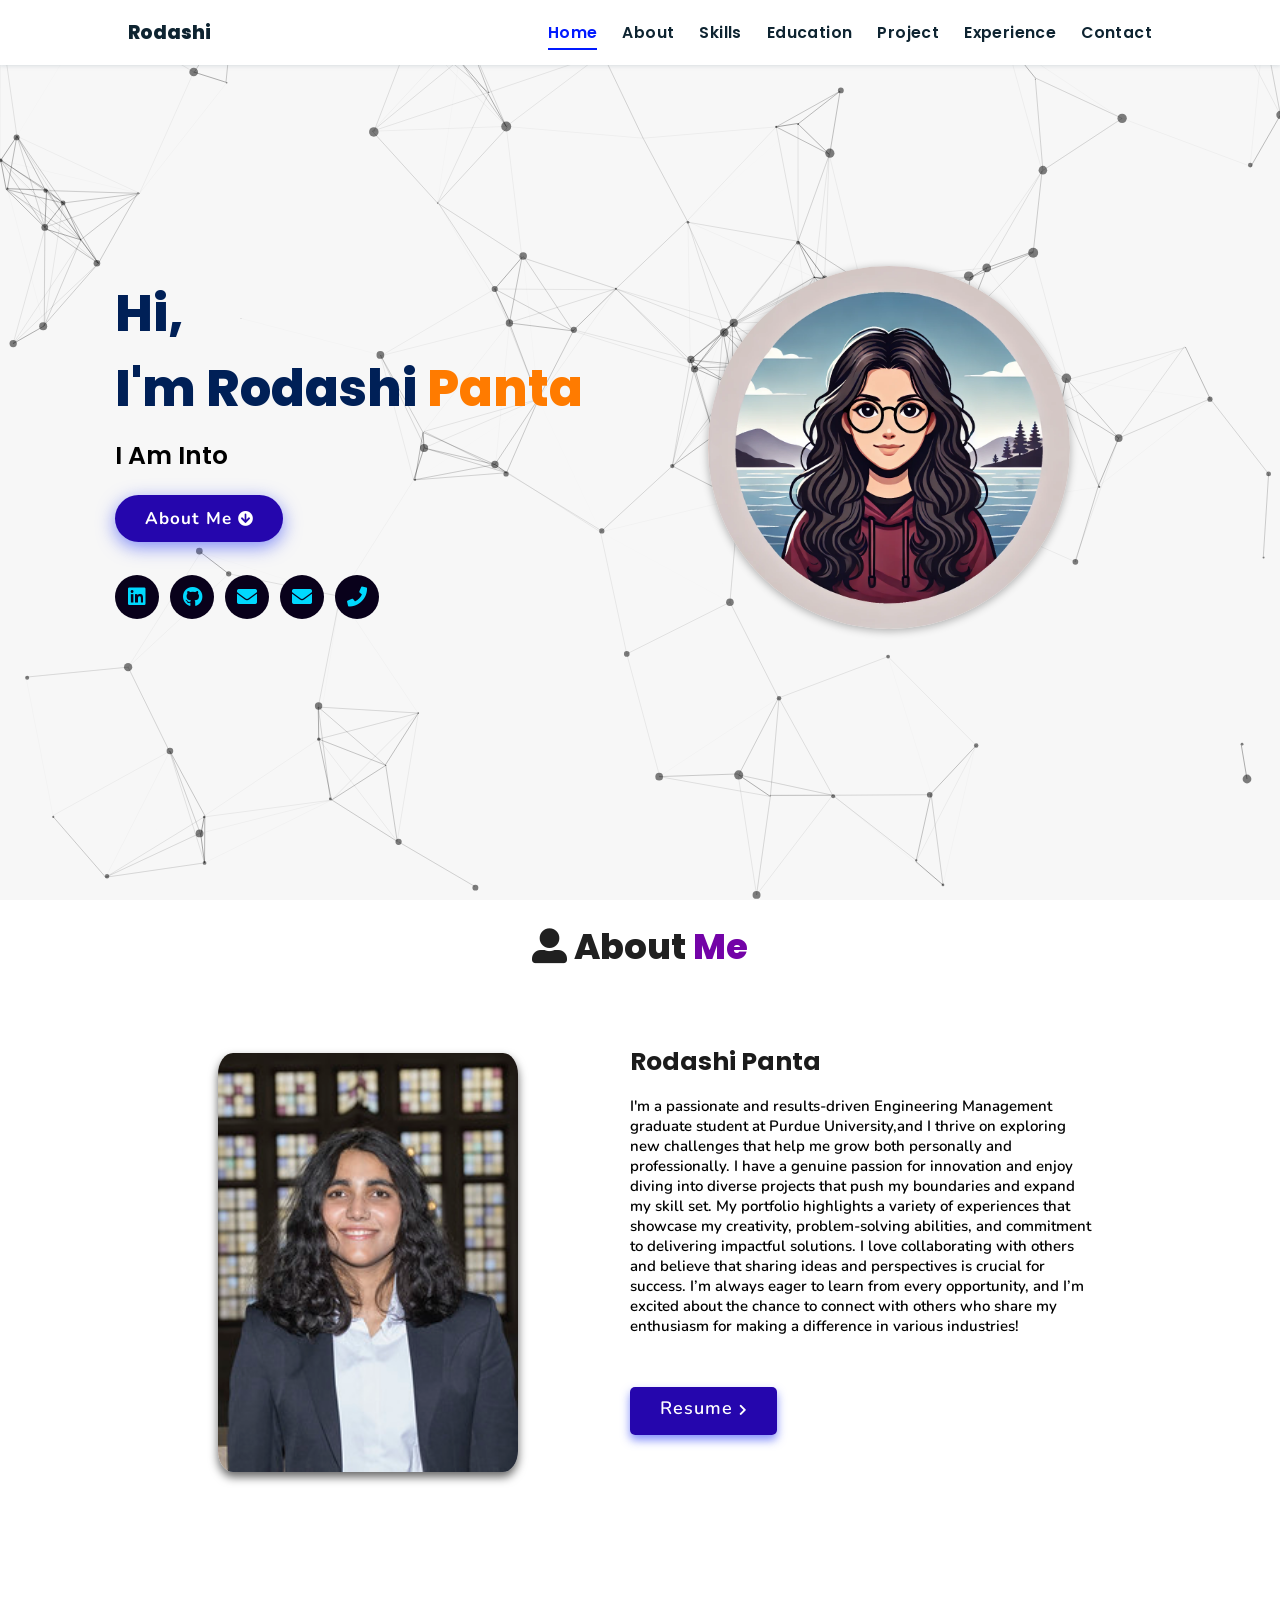
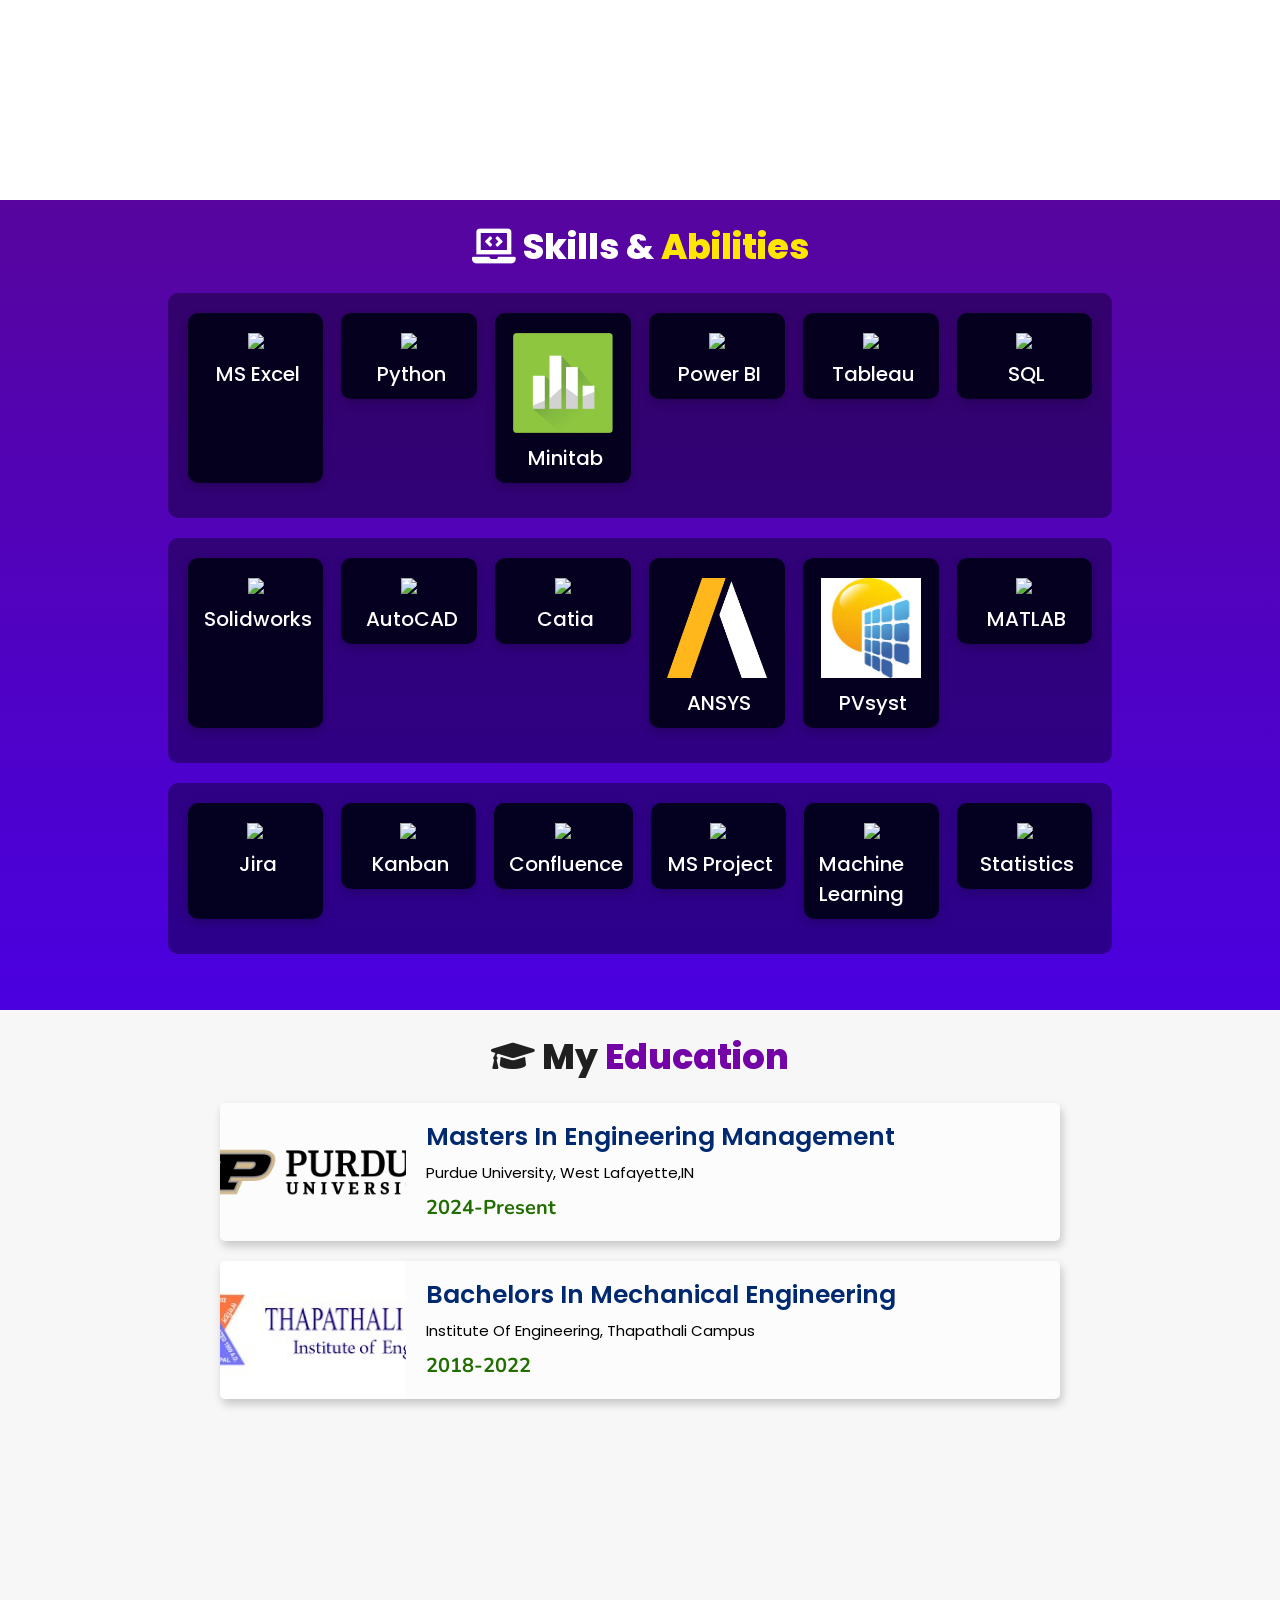
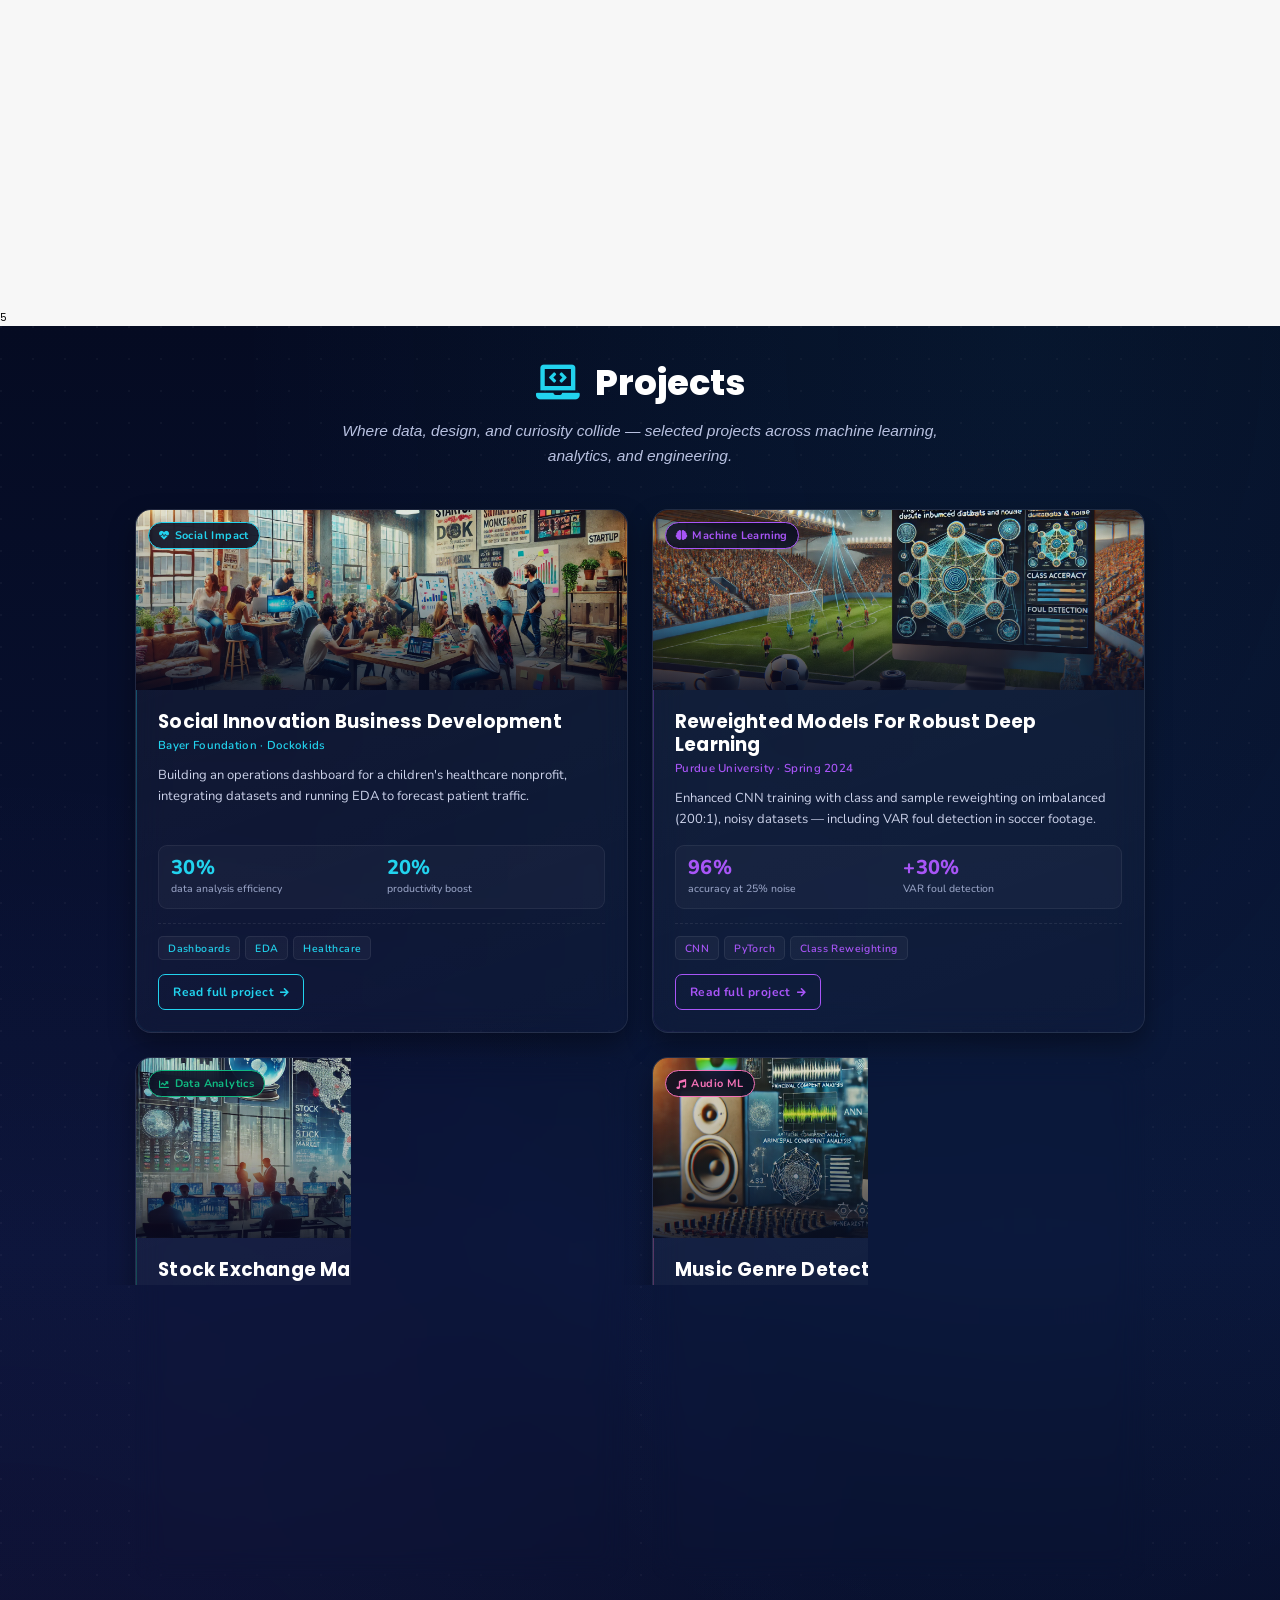
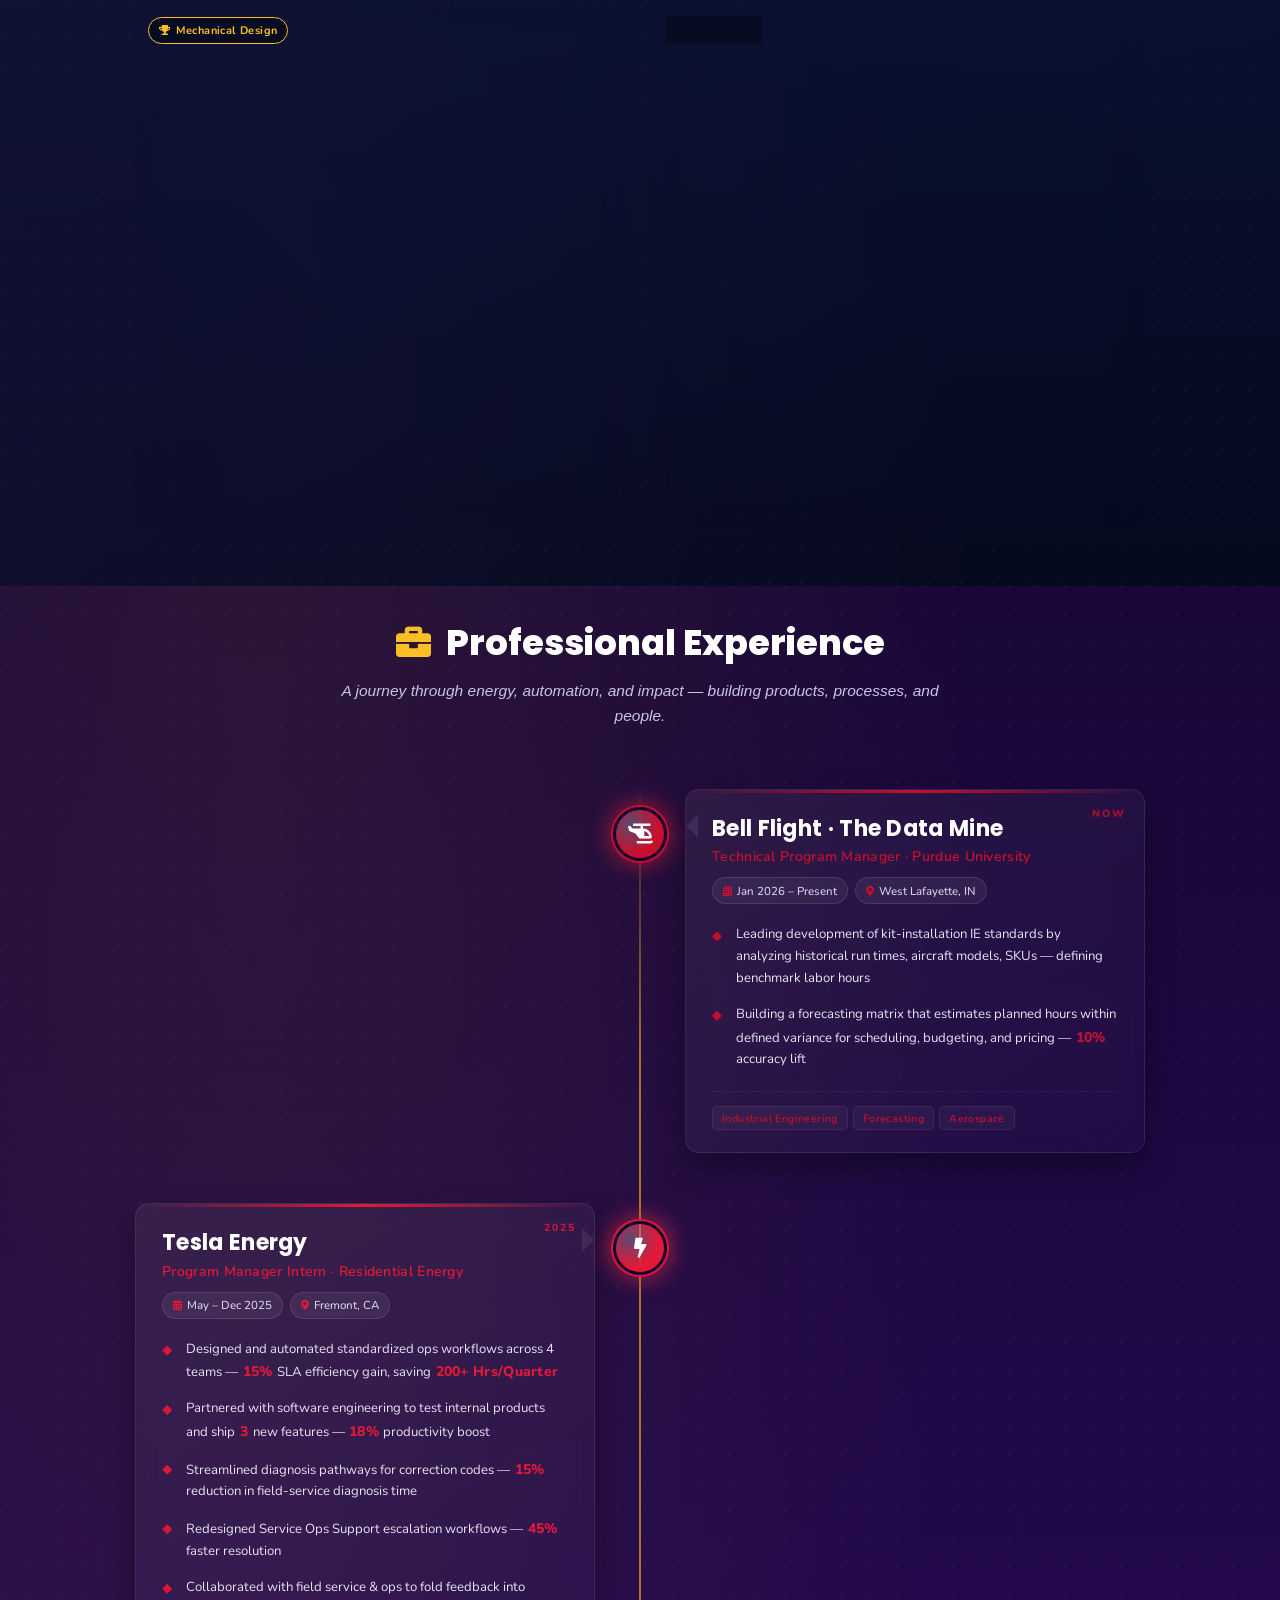
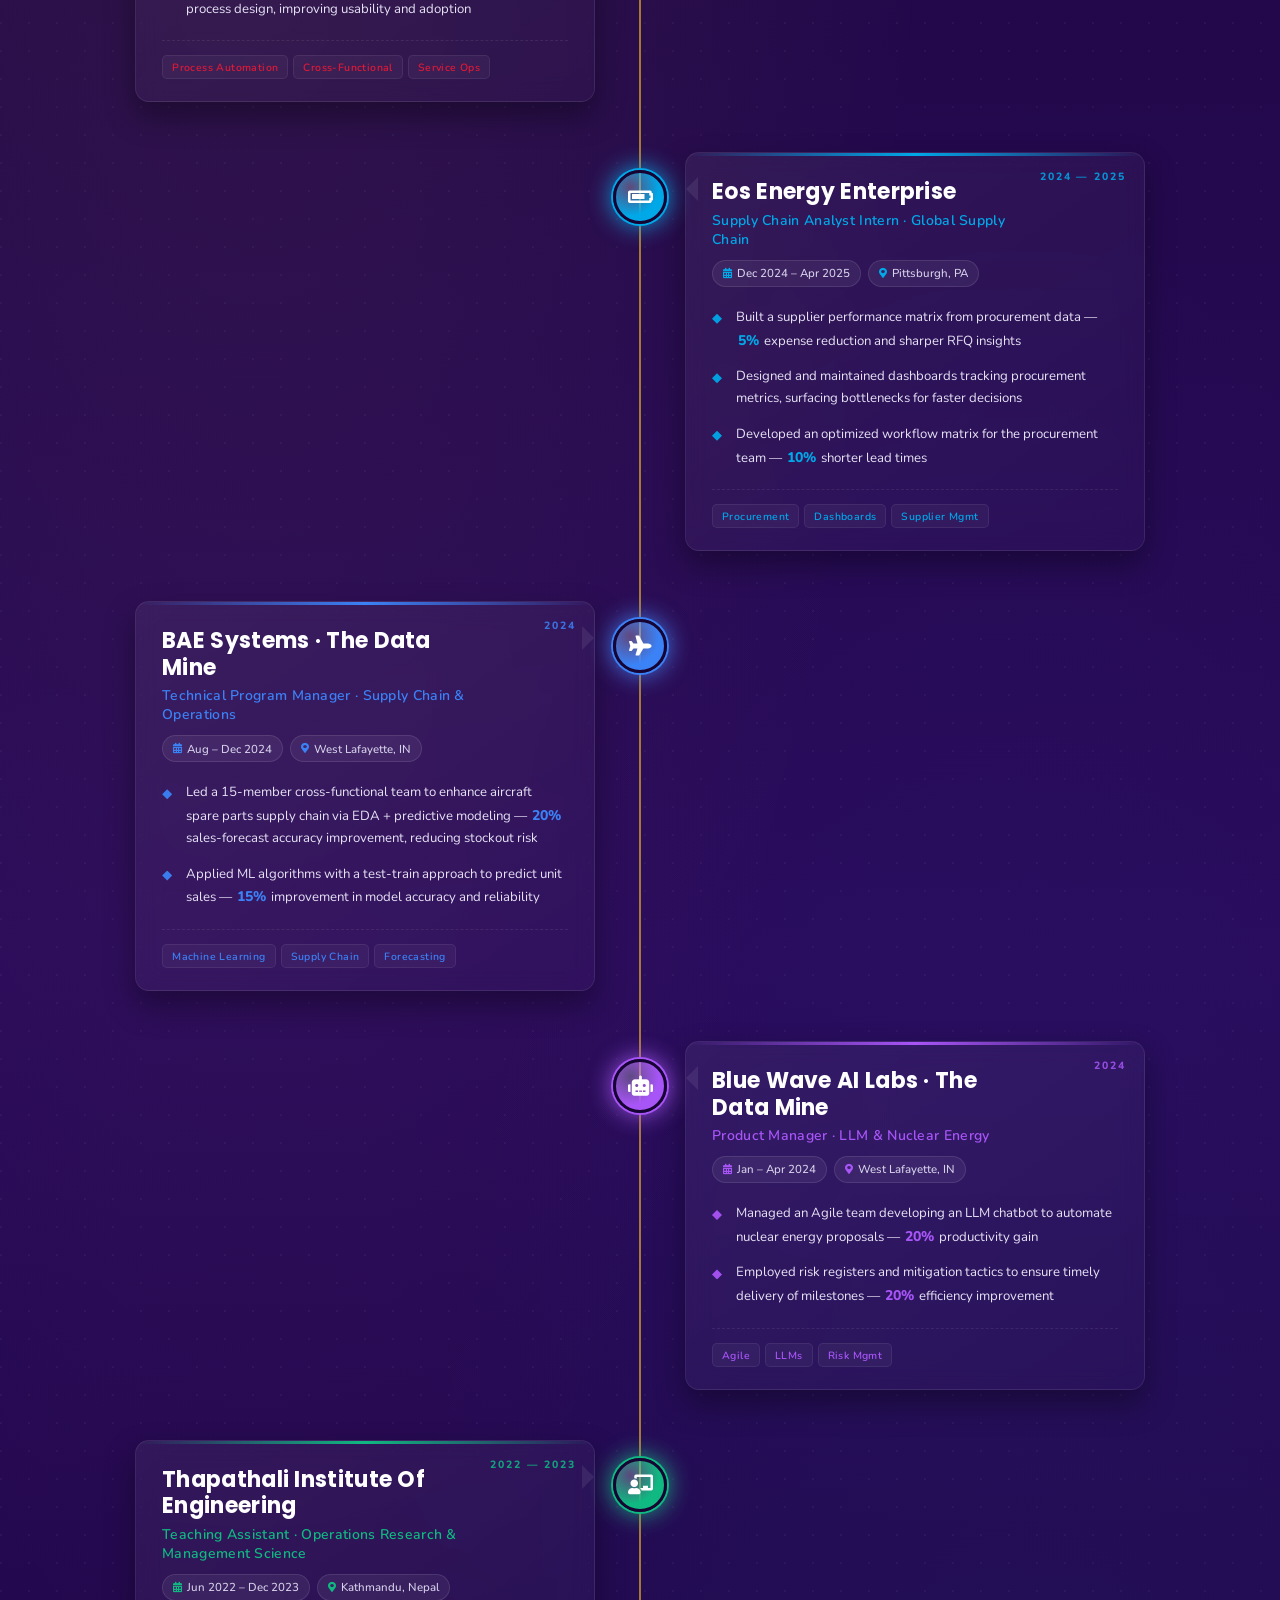
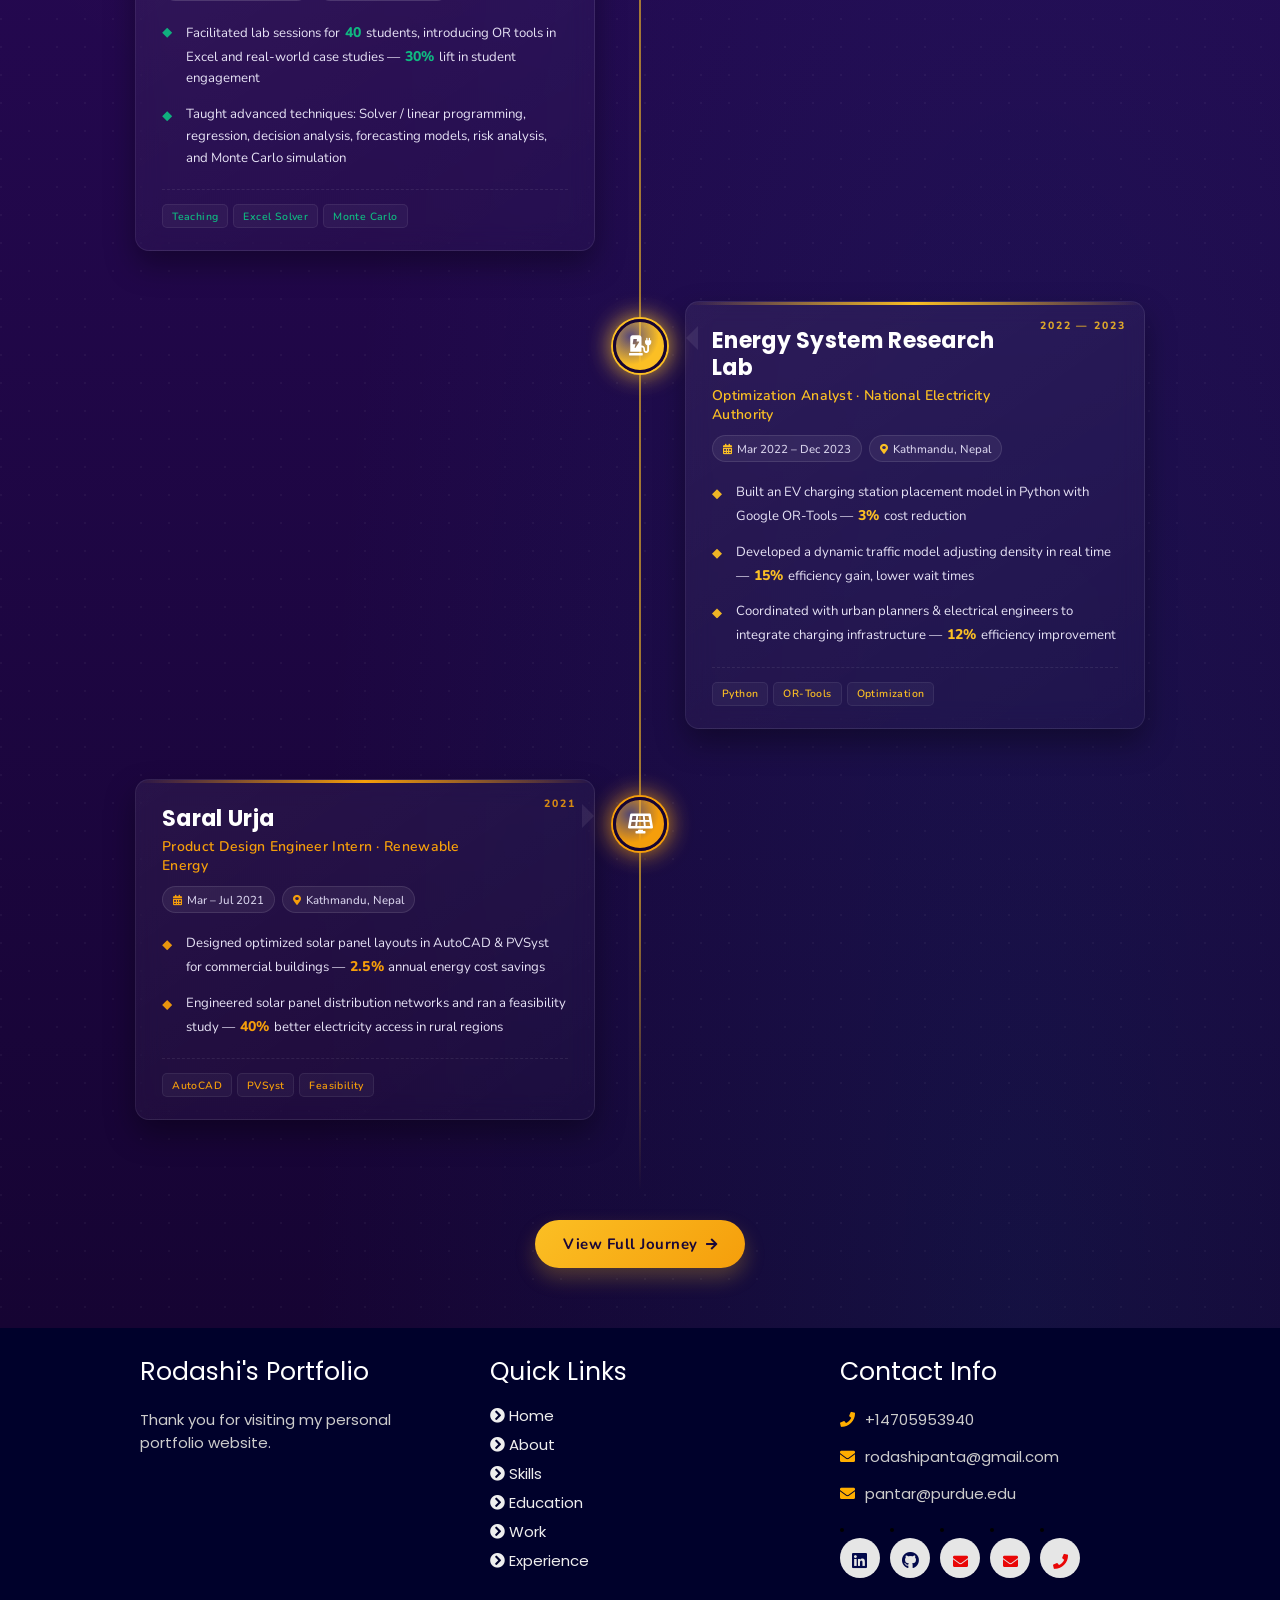
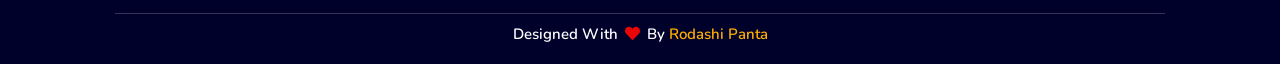
==== commit b804a702: "Redesign experience and projects sections; add resume content - Experience: replace overlay-image ca" ====
--- a/index.html
+++ b/index.html
@@ -23,7 +23,7 @@
 
 <!-- navbar starts -->
 <header>
-        <a href="/" class="logo"><i class="fab fa-node-js"></i> Rodashi</a>
+        <a href="/" class="logo">Rodashi</a>
 
         <div id="menu" class="fas fa-bars"></div>
         <nav class="navbar">
@@ -315,116 +315,181 @@
 <!-- work project section starts -->
 <section class="work" id="work">
 
-  <h2 class="heading"><i class="fas fa-laptop-code"></i> Projects</span></h2>
-
-  <div class="box-container">
-
-    <div class="box tilt">
-      <img draggable="false" src=".\assets\images\r projects\sistac.png" alt="" />
-      <div class="content">
-        <div class="tag">
-        <h3>Social Innovation Business Development</h3>
-        </div>
-        <div class="desc">
-          <p>In the Social Innovation Business Development project, I collaborate with the Bayer Foundation and Dockokids, a nonprofit focused on accessible healthcare for children. After analyzing Dockokids’ business model, we identified operational challenges and concluded that a dashboard for day-to-day operations is necessary. We are currently building this dashboard to integrate datasets, aiming for a 30% improvement in data analysis efficiency and a 20% boost in productivity. Additionally, we plan to conduct exploratory data analysis (EDA) to predict patient traffic and, if time allows, develop a chatbot for initial screening.</p>
-          <div class="btns">
-            <!--<a href="#" class="btn" target="_blank"><i class="fas fa-eye"></i> View</a>
-            <a href="https://github.com/jigar-sable/Portfolio-Website" class="btn" target="_blank">Code <i class="fas fa-code"></i></a>-->
-          </div>
-        </div>
-      </div>
-    </div>
-    <div class="box tilt">
-      <img draggable="false" src=".\assets\images\r projects\soccer.png" alt="" />
-      <div class="content">
-        <div class="tag">
-        <h3>Implementation of Reweighted Models for Robust-Deep-Learning</h3>
-        </div>
-        <div class="desc">
-          <p>In the Implementation of Reweighted Models for Robust Deep Learning project, I achieved 96% accuracy on highly imbalanced datasets (200:1) with 25% noise by enhancing CNN training through a class and sample reweighting mechanism. Additionally, I improved the accuracy of VAR foul detection by 30% in datasets with 50% noise while effectively reducing computational overhead during processing. This approach not only strengthened model robustness but also streamlined performance, demonstrating the effectiveness of reweighted models in handling challenging datasets.</p>
-          <div class="btns">
-            <!--<a href="#" class="btn" target="_blank"><i class="fas fa-eye"></i> View</a>
-            <a href="https://github.com/jigar-sable/Portfolio-Website" class="btn" target="_blank">Code <i class="fas fa-code"></i></a>-->
-          </div>
-        </div>
-      </div>
-    </div>
+  <h2 class="heading"><i class="fas fa-laptop-code"></i> Projects</h2>
+  <p class="proj-intro">Where data, design, and curiosity collide &mdash; selected projects across machine learning, analytics, and engineering.</p>
+
+  <div class="proj-grid">
+
+    <article class="proj-card" style="--accent:#22D3EE;">
+      <div class="proj-cover">
+        <img draggable="false" src="./assets/images/r projects/sistac.png" alt="Social Innovation Business Development" />
+        <span class="proj-cat"><i class="fas fa-heartbeat"></i> Social Impact</span>
+      </div>
+      <div class="proj-body">
+        <h3 class="proj-title">Social Innovation Business Development</h3>
+        <p class="proj-org">Bayer Foundation &middot; Dockokids</p>
+        <p class="proj-desc">Building an operations dashboard for a children's healthcare nonprofit, integrating datasets and running EDA to forecast patient traffic.</p>
+        <div class="proj-full" hidden>
+          <p>In the Social Innovation Business Development project, I collaborate with the Bayer Foundation and Dockokids, a nonprofit focused on accessible healthcare for children. After analyzing Dockokids' business model, we identified operational challenges and concluded that a dashboard for day-to-day operations is necessary.</p>
+          <p>We are currently building this dashboard to integrate datasets, aiming for a 30% improvement in data analysis efficiency and a 20% boost in productivity. Additionally, we plan to conduct exploratory data analysis (EDA) to predict patient traffic and, if time allows, develop a chatbot for initial screening.</p>
+        </div>
+        <div class="proj-stats">
+          <div class="proj-stat"><span class="proj-stat-num">30%</span><span class="proj-stat-label">data analysis efficiency</span></div>
+          <div class="proj-stat"><span class="proj-stat-num">20%</span><span class="proj-stat-label">productivity boost</span></div>
+        </div>
+        <div class="proj-tags">
+          <span>Dashboards</span><span>EDA</span><span>Healthcare</span>
+        </div>
+        <button type="button" class="proj-readmore">Read full project <i class="fas fa-arrow-right"></i></button>
+      </div>
+    </article>
+
+    <article class="proj-card" style="--accent:#A855F7;">
+      <div class="proj-cover">
+        <img draggable="false" src="./assets/images/r projects/soccer.png" alt="Reweighted Models for Robust Deep Learning" />
+        <span class="proj-cat"><i class="fas fa-brain"></i> Machine Learning</span>
+      </div>
+      <div class="proj-body">
+        <h3 class="proj-title">Reweighted Models for Robust Deep Learning</h3>
+        <p class="proj-org">Purdue University &middot; Spring 2024</p>
+        <p class="proj-desc">Enhanced CNN training with class and sample reweighting on imbalanced (200:1), noisy datasets &mdash; including VAR foul detection in soccer footage.</p>
+        <div class="proj-full" hidden>
+          <p>In the Implementation of Reweighted Models for Robust Deep Learning project, I achieved 96% accuracy on highly imbalanced datasets (200:1) with 25% noise by enhancing CNN training through a class and sample reweighting mechanism.</p>
+          <p>I improved the accuracy of VAR foul detection by 30% in datasets with 50% noise while effectively reducing computational overhead during processing. This approach not only strengthened model robustness but also streamlined performance, demonstrating the effectiveness of reweighted models in handling challenging datasets.</p>
+        </div>
+        <div class="proj-stats">
+          <div class="proj-stat"><span class="proj-stat-num">96%</span><span class="proj-stat-label">accuracy at 25% noise</span></div>
+          <div class="proj-stat"><span class="proj-stat-num">+30%</span><span class="proj-stat-label">VAR foul detection</span></div>
+        </div>
+        <div class="proj-tags">
+          <span>CNN</span><span>PyTorch</span><span>Class Reweighting</span>
+        </div>
+        <button type="button" class="proj-readmore">Read full project <i class="fas fa-arrow-right"></i></button>
+      </div>
+    </article>
+
+    <article class="proj-card" style="--accent:#10B981;">
+      <div class="proj-cover">
+        <img draggable="false" src="./assets/images/r projects/stock.png" alt="Stock Exchange Market Analysis" />
+        <span class="proj-cat"><i class="fas fa-chart-line"></i> Data Analytics</span>
+      </div>
+      <div class="proj-body">
+        <h3 class="proj-title">Stock Exchange Market Analysis</h3>
+        <p class="proj-org">Sector Correlation &middot; Forecasting</p>
+        <p class="proj-desc">Analyzed 20 companies across 4 sectors to quantify inter-sector relationships and forecast prices using historical trading data and the Crystal-Ball predictor.</p>
+        <div class="proj-full" hidden>
+          <p>In the Stock Exchange Market Analysis project, I conducted data analysis on 20 companies across four sectors to quantify inter-sector relationships, delivering actionable insights for market strategies.</p>
+          <p>Utilizing historical trading data and the Crystal-Ball predictor, I forecasted stock prices with an impressive 80% accuracy. This project honed my expertise in predictive modeling and analysis, enabling me to identify trends and correlations within the market. The insights gained not only informed strategic decision-making but also enhanced understanding of market dynamics across different sectors.</p>
+        </div>
+        <div class="proj-stats">
+          <div class="proj-stat"><span class="proj-stat-num">80%</span><span class="proj-stat-label">forecast accuracy</span></div>
+          <div class="proj-stat"><span class="proj-stat-num">20</span><span class="proj-stat-label">companies analyzed</span></div>
+        </div>
+        <div class="proj-tags">
+          <span>Predictive Modeling</span><span>Crystal Ball</span><span>Excel</span>
+        </div>
+        <button type="button" class="proj-readmore">Read full project <i class="fas fa-arrow-right"></i></button>
+      </div>
+    </article>
+
+    <article class="proj-card" style="--accent:#F472B6;">
+      <div class="proj-cover">
+        <img draggable="false" src="./assets/images/r projects/music genre.png" alt="Music Genre Detection" />
+        <span class="proj-cat"><i class="fas fa-music"></i> Audio ML</span>
+      </div>
+      <div class="proj-body">
+        <h3 class="proj-title">Music Genre Detection</h3>
+        <p class="proj-org">Signal Processing &middot; Classification</p>
+        <p class="proj-desc">Classified raw audio into 10 genres using MFCCs and Chroma energy features, blending PCA, ANN and KNN for robust prediction.</p>
+        <div class="proj-full" hidden>
+          <p>In the Music Genre Detection project, I classified raw audio samples into 10 genres using audio features such as MFCCs and Chroma energy, showcasing advanced signal processing techniques.</p>
+          <p>I developed a machine learning model that employed PCA, ANN, and KNN, demonstrating my proficiency in applying AI models to real-world datasets. This approach enabled me to achieve over 90% accuracy in genre classification, highlighting the effectiveness of combining various techniques in music analysis. The project significantly enhanced my skills in audio processing and machine learning for genre identification.</p>
+        </div>
+        <div class="proj-stats">
+          <div class="proj-stat"><span class="proj-stat-num">90%+</span><span class="proj-stat-label">classification accuracy</span></div>
+          <div class="proj-stat"><span class="proj-stat-num">10</span><span class="proj-stat-label">genres detected</span></div>
+        </div>
+        <div class="proj-tags">
+          <span>PCA</span><span>ANN</span><span>KNN</span><span>MFCC</span>
+        </div>
+        <button type="button" class="proj-readmore">Read full project <i class="fas fa-arrow-right"></i></button>
+      </div>
+    </article>
+
+    <article class="proj-card" style="--accent:#FBBF24;">
+      <div class="proj-cover">
+        <img draggable="false" src="./assets/images/r projects/rowwboatics.png" alt="Rowboatics Competition" />
+        <span class="proj-cat"><i class="fas fa-trophy"></i> Mechanical Design</span>
+      </div>
+      <div class="proj-body">
+        <h3 class="proj-title">&ldquo;Rowboatics&rdquo; International Competition</h3>
+        <p class="proj-org">TechFest &middot; IIT Bombay</p>
+        <p class="proj-desc">Designed and built an RC boat prototype in SolidWorks, optimizing functionality through iterative design while managing timeline and budget end-to-end.</p>
+        <div class="proj-full" hidden>
+          <p>In the International &ldquo;Rowboatics&rdquo; Competition at TechFest, IIT Bombay, I designed and developed an RC boat prototype using SolidWorks, ultimately securing 1st place by optimizing functionality through innovative designs.</p>
+          <p>I managed the project's timeline and budget, ensuring on-time delivery and successful testing, which showcased my project management skills in a competitive environment. This experience not only honed my technical abilities in design and prototyping but also strengthened my capability to coordinate resources effectively, balancing creativity with practical constraints to achieve outstanding results.</p>
+        </div>
+        <div class="proj-stats">
+          <div class="proj-stat"><span class="proj-stat-num">1st</span><span class="proj-stat-label">place finish</span></div>
+          <div class="proj-stat"><span class="proj-stat-num">SolidWorks</span><span class="proj-stat-label">CAD &amp; prototyping</span></div>
+        </div>
+        <div class="proj-tags">
+          <span>SolidWorks</span><span>RC Boat</span><span>Prototyping</span>
+        </div>
+        <button type="button" class="proj-readmore">Read full project <i class="fas fa-arrow-right"></i></button>
+      </div>
+    </article>
+
+    <article class="proj-card" style="--accent:#F97316;">
+      <div class="proj-cover">
+        <img draggable="false" src="./assets/images/r projects/hackathon.png" alt="Access for All Hackathon" />
+        <span class="proj-cat"><i class="fas fa-hand-holding-heart"></i> Hackathon</span>
+      </div>
+      <div class="proj-body">
+        <h3 class="proj-title">Access for All Hackathon</h3>
+        <p class="proj-org">Thapathali Institute of Engineering</p>
+        <p class="proj-desc">Designed and prototyped an extendable prosthetic arm in SolidWorks, building a cost-effective, inclusive solution for differently-abled users.</p>
+        <div class="proj-full" hidden>
+          <p>At the Access for All: Hackathon held at Thapathali Institute of Engineering, I collaborated to design and prototype an extendable prosthetic arm using SolidWorks, enhancing functionality for differently-abled users by 40%.</p>
+          <p>Our team secured 3rd place out of over 50 teams by creating a cost-effective and functional solution, showcasing our prototyping and mechanical design capabilities. This experience not only deepened my understanding of inclusive design but also reinforced my ability to work effectively in a team, focusing on innovative problem-solving for real-world challenges.</p>
+        </div>
+        <div class="proj-stats">
+          <div class="proj-stat"><span class="proj-stat-num">3rd / 50</span><span class="proj-stat-label">teams placed</span></div>
+          <div class="proj-stat"><span class="proj-stat-num">+40%</span><span class="proj-stat-label">functionality boost</span></div>
+        </div>
+        <div class="proj-tags">
+          <span>SolidWorks</span><span>Prosthetic</span><span>Inclusive Design</span>
+        </div>
+        <button type="button" class="proj-readmore">Read full project <i class="fas fa-arrow-right"></i></button>
+      </div>
+    </article>
+
   </div>
-</div>
-    <div class="box-container">
-
-      <div class="box tilt">
-        <img draggable="false" src=".\assets\images\r projects\stock.png" alt="" />
-        <div class="content">
-          <div class="tag">
-          <h3>Stock Exchange Market Analysis</h3>
-          </div>
-          <div class="desc">
-            <p>In the Stock Exchange Market Analysis project, I conducted data analysis on 20 companies across four sectors to quantify inter-sector relationships, delivering actionable insights for market strategies. Utilizing historical trading data and the Crystal-Ball predictor, I forecasted stock prices with an impressive 80% accuracy. This project honed my expertise in predictive modeling and analysis, enabling me to identify trends and correlations within the market. The insights gained not only informed strategic decision-making but also enhanced understanding of market dynamics across different sectors.</p>
-            <div class="btns">
-              <!--<a href="#" class="btn" target="_blank"><i class="fas fa-eye"></i> View</a>
-              <a href="https://github.com/jigar-sable/Portfolio-Website" class="btn" target="_blank">Code <i class="fas fa-code"></i></a>-->
-            </div>
-          </div>
-        </div>
-      </div>
-      <div class="box tilt">
-        <img draggable="false" src=".\assets\images\r projects\music genre.png" alt="" />
-        <div class="content">
-          <div class="tag">
-          <h3>Music Genre Detection</h3>
-          </div>
-          <div class="desc">
-            <p>In the Music Genre Detection project, I classified raw audio samples into 10 genres using audio features such as MFCCs and Chroma energy, showcasing advanced signal processing techniques. I developed a machine learning model that employed PCA, ANN, and KNN, demonstrating my proficiency in applying AI models to real-world datasets. This approach enabled me to achieve over 90% accuracy in genre classification, highlighting the effectiveness of combining various techniques in music analysis. The project significantly enhanced my skills in audio processing and machine learning for genre identification.</p>
-            <div class="btns">
-              <!--<a href="#" class="btn" target="_blank"><i class="fas fa-eye"></i> View</a>
-              <a href="https://github.com/jigar-sable/Portfolio-Website" class="btn" target="_blank">Code <i class="fas fa-code"></i></a>-->
-            </div>
-          </div>
+
+  <!-- Project detail modal -->
+  <div class="proj-modal" id="projModal" hidden aria-hidden="true" role="dialog" aria-modal="true" aria-labelledby="projModalTitle">
+    <div class="proj-modal-backdrop" data-modal-close></div>
+    <div class="proj-modal-content">
+      <button type="button" class="proj-modal-close" data-modal-close aria-label="Close project details"><i class="fas fa-times"></i></button>
+      <div class="proj-modal-cover">
+        <img alt="" />
+        <span class="proj-cat"></span>
+      </div>
+      <div class="proj-modal-body">
+        <h3 class="proj-title" id="projModalTitle"></h3>
+        <p class="proj-org"></p>
+        <div class="proj-modal-desc"></div>
+        <div class="proj-modal-section">
+          <h4 class="proj-modal-h">Impact</h4>
+          <div class="proj-stats"></div>
+        </div>
+        <div class="proj-modal-section">
+          <h4 class="proj-modal-h">Tools &amp; Techniques</h4>
+          <div class="proj-tags"></div>
         </div>
       </div>
     </div>
   </div>
-  <div class="box-container">
-
-    <div class="box tilt">
-      <img draggable="false" src=".\assets\images\r projects\rowwboatics.png" alt="" />
-      <div class="content">
-        <div class="tag">
-        <h3>International “Rowboatics” Competition</h3>
-        </div>
-        <div class="desc">
-          <p>In the International “Rowboatics” Competition at TechFest, IIT Bombay, I designed and developed an RC boat prototype using SolidWorks, ultimately securing 1st place by optimizing functionality through innovative designs. I managed the project’s timeline and budget, ensuring on-time delivery and successful testing, which showcased my project management skills in a competitive environment. This experience not only honed my technical abilities in design and prototyping but also strengthened my capability to coordinate resources effectively, balancing creativity with practical constraints to achieve outstanding results.</p>
-          <div class="btns">
-            <!--<a href="#" class="btn" target="_blank"><i class="fas fa-eye"></i> View</a>
-            <a href="https://github.com/jigar-sable/Portfolio-Website" class="btn" target="_blank">Code <i class="fas fa-code"></i></a>-->
-          </div>
-        </div>
-      </div>
-    </div>
-    <div class="box tilt">
-      <img draggable="false" src=".\assets\images\r projects\hackathon.png" alt="" />
-      <div class="content">
-        <div class="tag">
-        <h3>Access for All: Hackathon</h3>
-        </div>
-        <div class="desc">
-          <p>At the Access for All: Hackathon held at Thapathali Institute of Engineering, I collaborated to design and prototype an extendable prosthetic arm using SolidWorks, enhancing functionality for differently-abled users by 40%. Our team secured 3rd place out of over 50 teams by creating a cost-effective and functional solution, showcasing our prototyping and mechanical design capabilities. This experience not only deepened my understanding of inclusive design but also reinforced my ability to work effectively in a team, focusing on innovative problem-solving for real-world challenges.</p>
-          <div class="btns">
-            <!--<a href="#" class="btn" target="_blank"><i class="fas fa-eye"></i> View</a>
-            <a href="https://github.com/jigar-sable/Portfolio-Website" class="btn" target="_blank">Code <i class="fas fa-code"></i></a>-->
-          </div>
-        </div>
-      </div>
-    </div>
-  </div>
-</div>
-
-<!--<div class="viewall">
-  <a href="/projects" class="btn"><span>View All</span>
-    <i class="fas fa-arrow-right"></i>
-</a>
-</div>-->
 
 </section>
 <!-- work project section ends -->
@@ -432,192 +497,196 @@
 <!-- experience section starts -->
 <section class="experience" id="experience">
 
-
-<h2 class="heading"><i class="fas fa-briefcase"></i>Profesional Experience </h2>
-
-<div class="box-container">
-
-  <div class="box tilt">
-    <img draggable="false" src=".\assets\images\experience\2.png" alt="" />
-    <div class="content">
-      <div class="tag">
-      <h3>Role Description</h3>
-      </div>
-      <div class="desc">
-        <p>In this role, I led a 15-member cross-functional team to improve the aircraft spare parts supply chain. We began by applying advanced exploratory data analysis and predictive modeling, which resulted in a 20% increase in sales forecast accuracy. To further enhance performance, I utilized machine learning algorithms with a test-train approach, boosting model accuracy and reliability by 15%. By collaborating closely with technical and supply chain teams through Kanban and Jira, we improved communication flow and successfully increased project delivery efficiency by 10%, ensuring smoother operations across the board.</p>
-        <div class="btns">
-          <!--<a href="#" class="btn" target="_blank"><i class="fas fa-eye"></i> View</a>
-          <a href="https://github.com/jigar-sable/Portfolio-Website" class="btn" target="_blank">Code <i class="fas fa-code"></i></a>-->
-        </div>
-      </div>
-    </div>
-  </div>
-  <div class="box tilt">
-    <img draggable="false" src=".\assets\images\experience\3.png" alt="" />
-    <div class="content">
-      <div class="tag">
-      <h3>Role Description</h3>
-      </div>
-      <div class="desc">
-        <p>I managed a team using Agile methodologies to develop an LLM chatbot designed to automate nuclear energy proposals, which increased productivity by 20%. By leveraging data analytics and machine learning, we optimized the chatbot algorithms and streamlined data processing, improving performance by 15%. Additionally, I employed risk management strategies, including risk registers and mitigation tactics, to ensure timely delivery of project milestones, ultimately enhancing project efficiency by 20%. This cohesive approach allowed us to meet targets while driving innovation and improving operational performance.</p>
-        <div class="btns">
-          <!--<a href="#" class="btn" target="_blank"><i class="fas fa-eye"></i> View</a>
-          <a href="https://github.com/jigar-sable/Portfolio-Website" class="btn" target="_blank">Code <i class="fas fa-code"></i></a>-->
-        </div>
-      </div>
-    </div>
-  </div>
+<h2 class="heading"><i class="fas fa-briefcase"></i> Professional Experience</h2>
+<p class="experience-intro">A journey through energy, automation, and impact &mdash; building products, processes, and people.</p>
+
+<div class="exp-timeline">
+
+  <article class="exp-card" data-side="right" style="--accent:#C8102E;">
+    <div class="exp-marker"><i class="fas fa-helicopter"></i></div>
+    <div class="exp-body">
+      <span class="exp-year-tag">Now</span>
+      <div class="exp-header">
+        <h3 class="exp-company">Bell Flight &middot; The Data Mine</h3>
+        <p class="exp-role">Technical Program Manager &middot; Purdue University</p>
+        <div class="exp-meta">
+          <span class="exp-pill"><i class="fas fa-calendar-alt"></i> Jan 2026 &ndash; Present</span>
+          <span class="exp-pill"><i class="fas fa-map-marker-alt"></i> West Lafayette, IN</span>
+        </div>
+      </div>
+      <ul class="exp-achievements">
+        <li>Leading development of kit-installation IE standards by analyzing historical run times, aircraft models, SKUs &mdash; defining benchmark labor hours</li>
+        <li>Building a forecasting matrix that estimates planned hours within defined variance for scheduling, budgeting, and pricing &mdash; <span class="exp-metric">10%</span> accuracy lift</li>
+      </ul>
+      <div class="exp-tags">
+        <span>Industrial Engineering</span><span>Forecasting</span><span>Aerospace</span>
+      </div>
+    </div>
+  </article>
+
+  <article class="exp-card" data-side="left" style="--accent:#E31937;">
+    <div class="exp-marker"><i class="fas fa-bolt"></i></div>
+    <div class="exp-body">
+      <span class="exp-year-tag">2025</span>
+      <div class="exp-header">
+        <h3 class="exp-company">Tesla Energy</h3>
+        <p class="exp-role">Program Manager Intern &middot; Residential Energy</p>
+        <div class="exp-meta">
+          <span class="exp-pill"><i class="fas fa-calendar-alt"></i> May &ndash; Dec 2025</span>
+          <span class="exp-pill"><i class="fas fa-map-marker-alt"></i> Fremont, CA</span>
+        </div>
+      </div>
+      <ul class="exp-achievements">
+        <li>Designed and automated standardized ops workflows across 4 teams &mdash; <span class="exp-metric">15%</span> SLA efficiency gain, saving <span class="exp-metric">200+ hrs/quarter</span></li>
+        <li>Partnered with software engineering to test internal products and ship <span class="exp-metric">3</span> new features &mdash; <span class="exp-metric">18%</span> productivity boost</li>
+        <li>Streamlined diagnosis pathways for correction codes &mdash; <span class="exp-metric">15%</span> reduction in field-service diagnosis time</li>
+        <li>Redesigned Service Ops Support escalation workflows &mdash; <span class="exp-metric">45%</span> faster resolution</li>
+        <li>Collaborated with field service & ops to fold feedback into process design, improving usability and adoption</li>
+      </ul>
+      <div class="exp-tags">
+        <span>Process Automation</span><span>Cross-Functional</span><span>Service Ops</span>
+      </div>
+    </div>
+  </article>
+
+  <article class="exp-card" data-side="right" style="--accent:#00A8E8;">
+    <div class="exp-marker"><i class="fas fa-battery-three-quarters"></i></div>
+    <div class="exp-body">
+      <span class="exp-year-tag">2024 &mdash; 2025</span>
+      <div class="exp-header">
+        <h3 class="exp-company">Eos Energy Enterprise</h3>
+        <p class="exp-role">Supply Chain Analyst Intern &middot; Global Supply Chain</p>
+        <div class="exp-meta">
+          <span class="exp-pill"><i class="fas fa-calendar-alt"></i> Dec 2024 &ndash; Apr 2025</span>
+          <span class="exp-pill"><i class="fas fa-map-marker-alt"></i> Pittsburgh, PA</span>
+        </div>
+      </div>
+      <ul class="exp-achievements">
+        <li>Built a supplier performance matrix from procurement data &mdash; <span class="exp-metric">5%</span> expense reduction and sharper RFQ insights</li>
+        <li>Designed and maintained dashboards tracking procurement metrics, surfacing bottlenecks for faster decisions</li>
+        <li>Developed an optimized workflow matrix for the procurement team &mdash; <span class="exp-metric">10%</span> shorter lead times</li>
+      </ul>
+      <div class="exp-tags">
+        <span>Procurement</span><span>Dashboards</span><span>Supplier Mgmt</span>
+      </div>
+    </div>
+  </article>
+
+  <article class="exp-card" data-side="left" style="--accent:#3B82F6;">
+    <div class="exp-marker"><i class="fas fa-plane"></i></div>
+    <div class="exp-body">
+      <span class="exp-year-tag">2024</span>
+      <div class="exp-header">
+        <h3 class="exp-company">BAE Systems &middot; The Data Mine</h3>
+        <p class="exp-role">Technical Program Manager &middot; Supply Chain & Operations</p>
+        <div class="exp-meta">
+          <span class="exp-pill"><i class="fas fa-calendar-alt"></i> Aug &ndash; Dec 2024</span>
+          <span class="exp-pill"><i class="fas fa-map-marker-alt"></i> West Lafayette, IN</span>
+        </div>
+      </div>
+      <ul class="exp-achievements">
+        <li>Led a 15-member cross-functional team to enhance aircraft spare parts supply chain via EDA + predictive modeling &mdash; <span class="exp-metric">20%</span> sales-forecast accuracy improvement, reducing stockout risk</li>
+        <li>Applied ML algorithms with a test-train approach to predict unit sales &mdash; <span class="exp-metric">15%</span> improvement in model accuracy and reliability</li>
+      </ul>
+      <div class="exp-tags">
+        <span>Machine Learning</span><span>Supply Chain</span><span>Forecasting</span>
+      </div>
+    </div>
+  </article>
+
+  <article class="exp-card" data-side="right" style="--accent:#A855F7;">
+    <div class="exp-marker"><i class="fas fa-robot"></i></div>
+    <div class="exp-body">
+      <span class="exp-year-tag">2024</span>
+      <div class="exp-header">
+        <h3 class="exp-company">Blue Wave AI Labs &middot; The Data Mine</h3>
+        <p class="exp-role">Product Manager &middot; LLM &amp; Nuclear Energy</p>
+        <div class="exp-meta">
+          <span class="exp-pill"><i class="fas fa-calendar-alt"></i> Jan &ndash; Apr 2024</span>
+          <span class="exp-pill"><i class="fas fa-map-marker-alt"></i> West Lafayette, IN</span>
+        </div>
+      </div>
+      <ul class="exp-achievements">
+        <li>Managed an Agile team developing an LLM chatbot to automate nuclear energy proposals &mdash; <span class="exp-metric">20%</span> productivity gain</li>
+        <li>Employed risk registers and mitigation tactics to ensure timely delivery of milestones &mdash; <span class="exp-metric">20%</span> efficiency improvement</li>
+      </ul>
+      <div class="exp-tags">
+        <span>Agile</span><span>LLMs</span><span>Risk Mgmt</span>
+      </div>
+    </div>
+  </article>
+
+  <article class="exp-card" data-side="left" style="--accent:#10B981;">
+    <div class="exp-marker"><i class="fas fa-chalkboard-teacher"></i></div>
+    <div class="exp-body">
+      <span class="exp-year-tag">2022 &mdash; 2023</span>
+      <div class="exp-header">
+        <h3 class="exp-company">Thapathali Institute of Engineering</h3>
+        <p class="exp-role">Teaching Assistant &middot; Operations Research &amp; Management Science</p>
+        <div class="exp-meta">
+          <span class="exp-pill"><i class="fas fa-calendar-alt"></i> Jun 2022 &ndash; Dec 2023</span>
+          <span class="exp-pill"><i class="fas fa-map-marker-alt"></i> Kathmandu, Nepal</span>
+        </div>
+      </div>
+      <ul class="exp-achievements">
+        <li>Facilitated lab sessions for <span class="exp-metric">40</span> students, introducing OR tools in Excel and real-world case studies &mdash; <span class="exp-metric">30%</span> lift in student engagement</li>
+        <li>Taught advanced techniques: Solver / linear programming, regression, decision analysis, forecasting models, risk analysis, and Monte Carlo simulation</li>
+      </ul>
+      <div class="exp-tags">
+        <span>Teaching</span><span>Excel Solver</span><span>Monte Carlo</span>
+      </div>
+    </div>
+  </article>
+
+  <article class="exp-card" data-side="right" style="--accent:#FBBF24;">
+    <div class="exp-marker"><i class="fas fa-charging-station"></i></div>
+    <div class="exp-body">
+      <span class="exp-year-tag">2022 &mdash; 2023</span>
+      <div class="exp-header">
+        <h3 class="exp-company">Energy System Research Lab</h3>
+        <p class="exp-role">Optimization Analyst &middot; National Electricity Authority</p>
+        <div class="exp-meta">
+          <span class="exp-pill"><i class="fas fa-calendar-alt"></i> Mar 2022 &ndash; Dec 2023</span>
+          <span class="exp-pill"><i class="fas fa-map-marker-alt"></i> Kathmandu, Nepal</span>
+        </div>
+      </div>
+      <ul class="exp-achievements">
+        <li>Built an EV charging station placement model in Python with Google OR-Tools &mdash; <span class="exp-metric">3%</span> cost reduction</li>
+        <li>Developed a dynamic traffic model adjusting density in real time &mdash; <span class="exp-metric">15%</span> efficiency gain, lower wait times</li>
+        <li>Coordinated with urban planners & electrical engineers to integrate charging infrastructure &mdash; <span class="exp-metric">12%</span> efficiency improvement</li>
+      </ul>
+      <div class="exp-tags">
+        <span>Python</span><span>OR-Tools</span><span>Optimization</span>
+      </div>
+    </div>
+  </article>
+
+  <article class="exp-card" data-side="left" style="--accent:#F59E0B;">
+    <div class="exp-marker"><i class="fas fa-solar-panel"></i></div>
+    <div class="exp-body">
+      <span class="exp-year-tag">2021</span>
+      <div class="exp-header">
+        <h3 class="exp-company">Saral Urja</h3>
+        <p class="exp-role">Product Design Engineer Intern &middot; Renewable Energy</p>
+        <div class="exp-meta">
+          <span class="exp-pill"><i class="fas fa-calendar-alt"></i> Mar &ndash; Jul 2021</span>
+          <span class="exp-pill"><i class="fas fa-map-marker-alt"></i> Kathmandu, Nepal</span>
+        </div>
+      </div>
+      <ul class="exp-achievements">
+        <li>Designed optimized solar panel layouts in AutoCAD & PVSyst for commercial buildings &mdash; <span class="exp-metric">2.5%</span> annual energy cost savings</li>
+        <li>Engineered solar panel distribution networks and ran a feasibility study &mdash; <span class="exp-metric">40%</span> better electricity access in rural regions</li>
+      </ul>
+      <div class="exp-tags">
+        <span>AutoCAD</span><span>PVSyst</span><span>Feasibility</span>
+      </div>
+    </div>
+  </article>
+
 </div>
-</div>
-  <div class="box-container">
-
-    <div class="box tilt">
-      <img draggable="false" src=".\assets\images\experience\4.png" alt="" />
-      <div class="content">
-        <div class="tag">
-        <h3>Role Description</h3>
-        </div>
-        <div class="desc">
-          <p> I utilized data analytics and statistical modeling to design a solar power plant, reducing carbon emissions by 30% and improving energy efficiency. Through detailed data analysis, I generated comprehensive reports that provided actionable insights, leading to a 3% reduction in costs and enhanced operational efficiency. This approach allowed us to optimize both the environmental impact and the financial performance of the project, aligning with sustainability goals while ensuring cost-effective operations.</p>
-          <div class="btns">
-            <!--<a href="#" class="btn" target="_blank"><i class="fas fa-eye"></i> View</a>
-            <a href="https://github.com/jigar-sable/Portfolio-Website" class="btn" target="_blank">Code <i class="fas fa-code"></i></a>-->
-          </div>
-        </div>
-      </div>
-    </div>
-    <div class="box tilt">
-      <img draggable="false" src=".\assets\images\experience\5.png" alt="" />
-      <div class="content">
-        <div class="tag">
-        <h3>Role Description</h3>
-        </div>
-        <div class="desc">
-          <p>I utilized Python and Google OR-Tools to create an optimized EV charging station placement model, achieving a 3% cost reduction. I applied data analytics to develop a dynamic traffic model that adjusted traffic density in real time, enhancing overall efficiency by 15% and reducing wait times. Additionally, I coordinated with urban planners and electrical engineers to seamlessly integrate charging infrastructure into urban environments, resulting in a 12% improvement in operational efficiency.</p>
-          <div class="btns">
-            <!--<a href="#" class="btn" target="_blank"><i class="fas fa-eye"></i> View</a>
-            <a href="https://github.com/jigar-sable/Portfolio-Website" class="btn" target="_blank">Code <i class="fas fa-code"></i></a>-->
-          </div>
-        </div>
-      </div>
-    </div>
-  </div>
-</div>
-<div class="box-container">
-
-  <div class="box tilt">
-    <img draggable="false" src=".\assets\images\experience\6.png" alt="" />
-    <div class="content">
-      <div class="tag">
-      <h3>Role Description</h3>
-      </div>
-      <div class="desc">
-        <p> I facilitated a lab for 40 students on operational research and management science, where I introduced various OR tools in Excel. To enhance the learning experience, I developed customized case studies based on real-world scenarios, resulting in a 30% increase in student engagement and participation. Additionally, I provided instruction on advanced Excel techniques, including the Solver optimization tool through linear programming, data analysis (regression), decision analysis, forecasting models, risk analysis, and Monte Carlo simulation, equipping students with practical skills for solving business challenges.</p>
-        <div class="btns">
-          <!--<a href="#" class="btn" target="_blank"><i class="fas fa-eye"></i> View</a>
-          <a href="https://github.com/jigar-sable/Portfolio-Website" class="btn" target="_blank">Code <i class="fas fa-code"></i></a>-->
-        </div>
-      </div>
-    </div>
-  </div>
-  <div class="box tilt">
-    <img draggable="false" src=".\assets\images\experience\7.png" alt="" />
-    <div class="content">
-      <div class="tag">
-      <h3>Role Description</h3>
-      </div>
-      <div class="desc">
-        <p> I designed optimized solar panel layouts for commercial buildings using AutoCAD and PVSyst, achieving a 2.5% reduction in annual energy consumption costs. I also developed solutions for solar panel distribution networks and conducted a comprehensive feasibility study, which enhanced access to electricity in rural regions by 40%. This work not only improved energy efficiency for commercial clients but also contributed significantly to expanding renewable energy access in underserved areas.</p>
-        <div class="btns">
-          <!--<a href="#" class="btn" target="_blank"><i class="fas fa-eye"></i> View</a>
-          <a href="https://github.com/jigar-sable/Portfolio-Website" class="btn" target="_blank">Code <i class="fas fa-code"></i></a>-->
-        </div>
-      </div>
-    </div>
-  </div>
-</div>
-</div>
-  <!--<div class="timeline">
-
-    <div class="container right">
-      <div class="content">
-        <div class="tag">
-          <h2>The Data Mine - Purdue University	                                                                     West Lafayette, IN</h2>
-        </div>
-        <div class="desc">
-            <h3>Technical Program Manager| BAE Systems| Supply Chain & Operations </h3>
-            <p>Aug 2024 – Present</p>
-        </div>
-      </div>
-    </div>
-
-    <div class="container left">
-      <div class="content">
-        <div class="tag">
-          <h2>Mapstreak Flyseas</h2>
-        </div>
-        <div class="desc">
-            <h3>Web Developer | Internship</h3>
-            <p>June 2021 - Dec 2021</p>
-        </div>
-      </div>
-    </div>
-
-    <div class="container right">
-      <div class="content">
-        <div class="tag">
-          <h2>The Spark Foundation</h2>
-        </div>
-        <div class="desc">
-            <h3>Website Developer | Internship</h3>
-            <p>May 2021 - June 2021</p>
-        </div>
-      </div>
-    </div>
-
-    <div class="container left">
-      <div class="content">
-        <div class="tag">
-          <h2>The Spark Foundation</h2>
-        </div>
-        <div class="desc">
-            <h3>Mobile Application Developer | Internship</h3>
-            <p>April 2021 - May 2021</p>
-        </div>
-      </div>
-    </div>
-
-    <div class="container right">
-      <div class="content">
-        <div class="tag">
-          <h2>Frshr Technologies</h2>
-        </div>
-        <div class="desc">
-            <h3>Wordpress Developer | Internship</h3>
-            <p>April 2021 - April 2021</p>
-        </div>
-      </div>
-    </div>
-
-    <div class="container left">
-      <div class="content">
-        <div class="tag">
-          <h2>WonderingBlog</h2>
-        </div>
-        <div class="desc">
-            <h3>Web Development & SEO | Internship</h3>
-            <p>March 2021 - April 2021</p>
-        </div>
-      </div>
-    </div>
-  </div>
-
-  <div class="morebtn">
-    <a href="/experience" class="btn"><span>View All</span>
-      <i class="fas fa-arrow-right"></i>
-  </a>
-  </div>
-
+
+<div class="exp-cta">
+  <a href="/experience" class="exp-cta-btn"><span>View Full Journey</span><i class="fas fa-arrow-right"></i></a>
 </div>
 
 </section>
--- a/assets/css/style.css
+++ b/assets/css/style.css
@@ -642,241 +642,758 @@
 /* education media queries ends*/
 /* education section ends */
 
-/* work section starts */
+/* ===== Projects section (redesigned) ===== */
 .work {
-  /* background: #010124; */
-  background: linear-gradient(to bottom, #000031, #00002c);
-}
-.work h2 {
+  background:
+    radial-gradient(ellipse at 80% 0%, rgba(34,211,238,0.06), transparent 55%),
+    radial-gradient(ellipse at 0% 100%, rgba(168,85,247,0.06), transparent 55%),
+    linear-gradient(to bottom, #050b22 0%, #0a1438 50%, #060a1f 100%);
+  position: relative;
+  overflow: hidden;
+  padding-bottom: 6rem;
+}
+.work::before {
+  content: '';
+  position: absolute;
+  inset: 0;
+  background-image: radial-gradient(circle at 1px 1px, rgba(255,255,255,0.035) 1px, transparent 0);
+  background-size: 32px 32px;
+  pointer-events: none;
+}
+.work h2.heading {
   color: #fff;
   padding: 1rem;
-}
-.work .heading span {
-  color: rgb(255, 230, 0);
-}
-.work .box-container {
+  position: relative;
+  z-index: 1;
+}
+.work .heading i { color: #22D3EE; margin-right: 0.8rem; }
+.work .heading span { color: rgb(255, 230, 0); }
+
+.proj-intro {
+  text-align: center;
+  color: #b8c1e0;
+  font-size: 1.55rem;
+  font-style: italic;
+  font-family: 'Nunito', sans-serif;
+  text-transform: none;
+  max-width: 60rem;
+  margin: 0 auto 4rem;
+  line-height: 1.6;
+  position: relative;
+  z-index: 1;
+}
+
+.proj-grid {
+  display: grid;
+  grid-template-columns: repeat(auto-fit, minmax(34rem, 1fr));
+  gap: 2.4rem;
+  max-width: 1280px;
+  margin: 0 auto;
+  padding: 0 2rem;
+  position: relative;
+  z-index: 1;
+}
+
+.proj-card {
+  position: relative;
+  background: linear-gradient(160deg, rgba(255,255,255,0.05), rgba(255,255,255,0.015));
+  backdrop-filter: blur(14px);
+  -webkit-backdrop-filter: blur(14px);
+  border: 1px solid rgba(255,255,255,0.08);
+  border-radius: 1.6rem;
+  overflow: hidden;
+  transition: transform .4s cubic-bezier(.2,.8,.2,1), border-color .4s ease, box-shadow .4s ease;
+  display: flex;
+  flex-direction: column;
+  box-shadow: 0 1.2rem 2.6rem rgba(0,0,0,0.35);
+}
+.proj-card::before {
+  content: '';
+  position: absolute;
+  inset: 0;
+  border-radius: 1.6rem;
+  padding: 1px;
+  background: linear-gradient(135deg, var(--accent, #22D3EE), transparent 60%);
+  -webkit-mask: linear-gradient(#000 0 0) content-box, linear-gradient(#000 0 0);
+  -webkit-mask-composite: xor;
+          mask-composite: exclude;
+  opacity: 0.45;
+  pointer-events: none;
+  transition: opacity .4s ease;
+}
+.proj-card:hover {
+  transform: translateY(-8px);
+  border-color: rgba(255,255,255,0.12);
+  box-shadow: 0 2.4rem 4.4rem rgba(0,0,0,0.55), 0 0 32px rgba(255,255,255,0.04);
+}
+.proj-card:hover::before { opacity: 1; }
+
+.proj-cover {
+  position: relative;
+  width: 100%;
+  height: 18rem;
+  overflow: hidden;
+  background: #0a1438;
+}
+.proj-cover img {
+  width: 100%;
+  height: 100%;
+  object-fit: cover;
+  transition: transform .6s ease, filter .4s ease;
+  filter: saturate(1.05) brightness(0.92);
+}
+.proj-card:hover .proj-cover img {
+  transform: scale(1.06);
+  filter: saturate(1.15) brightness(1);
+}
+.proj-cover::after {
+  content: '';
+  position: absolute;
+  inset: 0;
+  background: linear-gradient(to top, rgba(6,10,31,0.85) 0%, rgba(6,10,31,0.2) 50%, transparent 100%);
+  pointer-events: none;
+}
+.proj-cat {
+  position: absolute;
+  top: 1.2rem;
+  left: 1.2rem;
+  z-index: 2;
+  display: inline-flex;
+  align-items: center;
+  gap: 0.5rem;
+  padding: 0.5rem 1rem;
+  background: rgba(8,12,32,0.85);
+  border: 1px solid var(--accent);
+  color: var(--accent);
+  border-radius: 999px;
+  font-size: 1.1rem;
+  font-weight: 700;
+  font-family: 'Nunito', sans-serif;
+  text-transform: none;
+  letter-spacing: 0.4px;
+  backdrop-filter: blur(8px);
+}
+.proj-cat i { font-size: 1rem; }
+
+.proj-body {
+  padding: 2rem 2.2rem 2.2rem;
+  display: flex;
+  flex-direction: column;
+  flex: 1;
+}
+.proj-title {
+  font-size: 1.85rem;
+  font-weight: 700;
+  color: #fff;
+  margin: 0 0 0.4rem;
+  line-height: 1.25;
+  letter-spacing: 0.2px;
+}
+.proj-org {
+  font-size: 1.15rem;
+  color: var(--accent);
+  font-weight: 600;
+  font-family: 'Nunito', sans-serif;
+  text-transform: none;
+  margin: 0 0 1.2rem;
+  letter-spacing: 0.3px;
+}
+.proj-desc {
+  font-size: 1.3rem;
+  color: #cdd3eb;
+  font-family: 'Nunito', sans-serif;
+  text-transform: none;
+  line-height: 1.6;
+  margin: 0 0 1.6rem;
+  flex: 1;
+}
+
+.proj-stats {
+  display: grid;
+  grid-template-columns: 1fr 1fr;
+  gap: 1rem;
+  margin-bottom: 1.4rem;
+  padding: 1.2rem;
+  background: rgba(255,255,255,0.03);
+  border: 1px solid rgba(255,255,255,0.06);
+  border-radius: 0.9rem;
+}
+.proj-stat {
+  display: flex;
+  flex-direction: column;
+  gap: 0.3rem;
+  text-align: left;
+}
+.proj-stat-num {
+  font-size: 2rem;
+  font-weight: 800;
+  color: var(--accent);
+  font-family: 'Nunito', sans-serif;
+  letter-spacing: 0.3px;
+  line-height: 1;
+  text-transform: none;
+}
+.proj-stat-label {
+  font-size: 1.05rem;
+  color: #97a2c4;
+  font-family: 'Nunito', sans-serif;
+  text-transform: none;
+  font-weight: 500;
+}
+
+.proj-tags {
   display: flex;
   flex-wrap: wrap;
-  gap: 1.5rem;
-  margin: 2rem;
-}
-.work .box-container .box {
-  flex: 1 1 30rem;
+  gap: 0.5rem;
+  margin-top: auto;
+  padding-top: 1.2rem;
+  border-top: 1px dashed rgba(255,255,255,0.08);
+}
+.proj-tags span {
+  font-size: 1.05rem;
+  padding: 0.35rem 0.9rem;
   border-radius: 0.5rem;
-  box-shadow: 0 0.5rem 1rem rgba(0, 0, 0, 0.1);
-  position: relative;
+  background: rgba(255,255,255,0.04);
+  color: var(--accent);
+  border: 1px solid rgba(255,255,255,0.07);
+  font-family: 'Nunito', sans-serif;
+  text-transform: none;
+  font-weight: 600;
+  letter-spacing: 0.4px;
+}
+
+.proj-readmore {
+  margin-top: 1.4rem;
+  background: transparent;
+  border: 1px solid var(--accent);
+  color: var(--accent);
+  padding: 0.9rem 1.4rem;
+  border-radius: 0.7rem;
+  font-size: 1.2rem;
+  font-weight: 700;
+  font-family: 'Nunito', sans-serif;
+  text-transform: none;
+  letter-spacing: 0.4px;
+  cursor: pointer;
+  display: inline-flex;
+  align-items: center;
+  gap: 0.6rem;
+  align-self: flex-start;
+  transition: background .25s ease, color .25s ease, transform .25s ease;
+}
+.proj-readmore i { font-size: 1rem; transition: transform .25s ease; }
+.proj-readmore:hover {
+  background: var(--accent);
+  color: #060a1f;
+}
+.proj-readmore:hover i { transform: translateX(4px); }
+
+/* ===== Project modal ===== */
+.proj-modal {
+  position: fixed;
+  inset: 0;
+  z-index: 9999;
+  display: flex;
+  align-items: center;
+  justify-content: center;
+  padding: 4vh 4vw;
+}
+.proj-modal[hidden] { display: none; }
+.proj-modal-backdrop {
+  position: absolute;
+  inset: 0;
+  background: rgba(4, 6, 18, 0.78);
+  backdrop-filter: blur(8px);
+  -webkit-backdrop-filter: blur(8px);
+  animation: projFade .25s ease;
+}
+.proj-modal-content {
+  position: relative;
+  width: min(92rem, 100%);
+  max-height: 90vh;
+  overflow-y: auto;
+  background: linear-gradient(160deg, #0d1638 0%, #0a1230 100%);
+  border: 1px solid rgba(255,255,255,0.08);
+  border-radius: 1.8rem;
+  box-shadow: 0 3rem 6rem rgba(0,0,0,0.6);
+  animation: projRise .3s cubic-bezier(.2,.8,.2,1);
+  --accent: #22D3EE;
+}
+.proj-modal-content::before {
+  content: '';
+  position: absolute;
+  top: 0; left: 0; right: 0;
+  height: 4px;
+  border-radius: 1.8rem 1.8rem 0 0;
+  background: linear-gradient(90deg, transparent, var(--accent), transparent);
+  z-index: 3;
+}
+@keyframes projFade { from { opacity: 0; } to { opacity: 1; } }
+@keyframes projRise {
+  from { opacity: 0; transform: translateY(20px) scale(.98); }
+  to   { opacity: 1; transform: translateY(0) scale(1); }
+}
+
+.proj-modal-close {
+  position: absolute;
+  top: 1.4rem;
+  right: 1.4rem;
+  z-index: 4;
+  width: 4rem;
+  height: 4rem;
+  border-radius: 50%;
+  background: rgba(0,0,0,0.55);
+  color: #fff;
+  border: 1px solid rgba(255,255,255,0.15);
+  cursor: pointer;
+  display: flex;
+  align-items: center;
+  justify-content: center;
+  font-size: 1.6rem;
+  transition: background .25s ease, transform .25s ease, border-color .25s ease;
+}
+.proj-modal-close:hover {
+  background: var(--accent);
+  border-color: var(--accent);
+  color: #060a1f;
+  transform: rotate(90deg);
+}
+
+.proj-modal-cover {
+  position: relative;
+  width: 100%;
+  height: 28rem;
   overflow: hidden;
-  height: 30rem;
-}
-.work .box-container .box img {
+  border-radius: 1.8rem 1.8rem 0 0;
+  background: #0a1438;
+}
+.proj-modal-cover img {
+  width: 100%;
   height: 100%;
-  width: 100%;
   object-fit: cover;
-}
-.work .box-container .box .content {
-  height: 100%;
-  width: 100%;
-  position: absolute;
-  top: 85%;
-  left: 0;
-  background: rgba(255, 255, 255, 0.9);
-  display: flex;
-  flex-direction: column;
-}
-.work .box-container .box .content .tag {
-  display: flex;
-  flex-direction: row;
-  justify-content: space-between;
-  align-items: center;
-  height: 4.5rem;
-  width: 100%;
-  padding-left: 1rem;
-  background: #ffd900;
-}
-.work .box-container .box .content .tag h3 {
-  font-size: 2rem;
-}
-.work .box-container .box:hover .content {
-  top: 25%;
-}
-.work .desc {
-  margin: 2rem;
-  display: flex;
-  flex-direction: column;
-  justify-content: center;
-}
-.work .desc p {
-  font-size: 1.5rem;
-}
-.work .desc .btns {
-  display: flex;
-  justify-content: space-between;
-  width: 100%;
-  margin-top: 2rem;
-}
-.work .desc .btns .btn {
-  line-height: 0;
-  display: inline;
-  padding: 1.5rem 2.5rem;
-  border-radius: 0.5rem;
-  font-size: 1.5rem;
+  filter: saturate(1.05);
+}
+.proj-modal-cover::after {
+  content: '';
+  position: absolute;
+  inset: 0;
+  background: linear-gradient(to top, #0d1638 0%, rgba(13,22,56,0.4) 50%, transparent 100%);
+  pointer-events: none;
+}
+.proj-modal-cover .proj-cat {
+  position: absolute;
+  bottom: 1.4rem;
+  left: 1.6rem;
+  z-index: 2;
+}
+
+.proj-modal-body {
+  padding: 2.4rem 3rem 3rem;
+}
+.proj-modal-body .proj-title {
+  font-size: 2.6rem;
+  margin: 0 0 0.5rem;
   color: #fff;
-  background: rgb(12, 12, 12);
-  margin-right: 2rem;
-}
-.work .desc .btns .btn:hover {
-  background: #310ae0f5;
-}
-.work .viewall {
-  display: flex;
-  justify-content: center;
-}
-.work .viewall .btn {
-  position: relative;
-  line-height: 0;
-  padding: 1.6rem 3rem;
-  border-radius: 0.5em;
-  transition: 0.5s;
-  color: rgb(255, 255, 255);
-  font-weight: 700;
-  border: 2px solid #fff;
-  box-shadow: 0px 5px 10px rgba(65, 84, 241, 0.4);
-  text-align: center;
-}
-.work .viewall .btn span {
+  font-weight: 800;
+  letter-spacing: 0.2px;
+  line-height: 1.2;
+}
+.proj-modal-body .proj-org {
+  font-size: 1.3rem;
+  color: var(--accent);
   font-weight: 600;
-  font-size: 1.7rem;
-  font-family: "Nunito", sans-serif;
-}
-.work .viewall .btn i {
-  margin-left: 0.3rem;
-  font-size: 1.5rem;
-  transition: 0.3s;
-}
-.work .viewall .btn:hover {
-  background: #fff;
-  color: #000;
-}
-.work .viewall .btn:hover i {
-  transform: translateX(5px);
-}
-/* work section ends */
+  font-family: 'Nunito', sans-serif;
+  text-transform: none;
+  margin: 0 0 1.8rem;
+  letter-spacing: 0.3px;
+}
+.proj-modal-desc {
+  font-size: 1.4rem;
+  line-height: 1.8;
+  color: #d6dcf2;
+  font-family: 'Nunito', sans-serif;
+  text-transform: none;
+}
+.proj-modal-desc p { margin: 0 0 1.2rem; }
+.proj-modal-desc p:last-child { margin: 0; }
+
+.proj-modal-section { margin-top: 2.4rem; }
+.proj-modal-h {
+  font-size: 1.15rem;
+  font-weight: 800;
+  letter-spacing: 0.22em;
+  color: var(--accent);
+  text-transform: uppercase;
+  font-family: 'Nunito', sans-serif;
+  margin: 0 0 1rem;
+  opacity: 0.9;
+}
+.proj-modal-body .proj-stats {
+  margin: 0;
+  background: rgba(255,255,255,0.025);
+}
+.proj-modal-body .proj-tags {
+  margin: 0;
+  padding: 0;
+  border: none;
+}
+
+@media (max-width: 600px) {
+  .proj-grid { grid-template-columns: 1fr; gap: 2rem; padding: 0 1rem; }
+  .proj-cover { height: 16rem; }
+  .proj-title { font-size: 1.7rem; }
+  .proj-stats { grid-template-columns: 1fr; }
+  .proj-modal { padding: 0; }
+  .proj-modal-content { border-radius: 0; max-height: 100vh; height: 100vh; }
+  .proj-modal-content::before { border-radius: 0; }
+  .proj-modal-cover { border-radius: 0; height: 22rem; }
+  .proj-modal-body { padding: 2rem 1.6rem 2.4rem; }
+  .proj-modal-body .proj-title { font-size: 2.1rem; }
+}
+
+/* ===== Experience section (redesigned) ===== */
 .experience {
-  /* background: #010124; */
-  background: linear-gradient(to bottom, #240964, #28063be1);
-}
-.experience h2 {
+  background:
+    radial-gradient(ellipse at 20% 0%, rgba(251,191,36,0.08), transparent 50%),
+    radial-gradient(ellipse at 80% 100%, rgba(0,168,232,0.08), transparent 50%),
+    linear-gradient(to bottom, #1a0738 0%, #2a0a5c 50%, #160433 100%);
+  position: relative;
+  overflow: hidden;
+  padding-bottom: 6rem;
+}
+.experience::before {
+  content: '';
+  position: absolute;
+  inset: 0;
+  background-image:
+    radial-gradient(circle at 1px 1px, rgba(255,255,255,0.04) 1px, transparent 0);
+  background-size: 28px 28px;
+  pointer-events: none;
+}
+.experience h2.heading {
   color: #fff;
   padding: 1rem;
+  position: relative;
+  z-index: 1;
+}
+.experience .heading i {
+  color: #fbbf24;
+  margin-right: 0.8rem;
 }
 .experience .heading span {
   color: rgb(219, 136, 26);
 }
-.experience .box-container {
-  display: flex;
+.experience-intro {
+  text-align: center;
+  color: #c9c2e8;
+  font-size: 1.55rem;
+  font-style: italic;
+  font-family: 'Nunito', sans-serif;
+  text-transform: none;
+  max-width: 60rem;
+  margin: 0 auto 5rem;
+  line-height: 1.6;
+  position: relative;
+  z-index: 1;
+}
+
+.exp-timeline {
+  position: relative;
+  max-width: 1180px;
+  margin: 0 auto;
+  padding: 1rem 2rem 2rem;
+  z-index: 1;
+}
+.exp-timeline::before {
+  content: '';
+  position: absolute;
+  left: 50%;
+  top: 0;
+  bottom: 0;
+  width: 2px;
+  background: linear-gradient(to bottom,
+    transparent 0%,
+    rgba(251,191,36,0.6) 8%,
+    rgba(251,191,36,0.6) 92%,
+    transparent 100%);
+  transform: translateX(-50%);
+}
+
+.exp-card {
+  position: relative;
+  width: 50%;
+  padding: 0 4.5rem 5rem;
+  box-sizing: border-box;
+}
+.exp-card[data-side="right"] {
+  margin-left: 50%;
+  padding-right: 0;
+}
+.exp-card[data-side="left"] {
+  padding-left: 0;
+}
+
+.exp-marker {
+  position: absolute;
+  top: 1.8rem;
+  width: 5.4rem;
+  height: 5.4rem;
+  border-radius: 50%;
+  background: radial-gradient(circle at 30% 30%, rgba(255,255,255,0.25), var(--accent, #fbbf24) 60%);
+  border: 3px solid #160433;
+  box-shadow:
+    0 0 0 2px var(--accent, #fbbf24),
+    0 0 24px var(--accent, #fbbf24),
+    0 0 48px rgba(255,255,255,0.08);
+  display: flex;
+  align-items: center;
+  justify-content: center;
+  color: #fff;
+  font-size: 2rem;
+  z-index: 2;
+  transition: transform .4s ease;
+}
+.exp-card[data-side="right"] .exp-marker {
+  left: -2.7rem;
+}
+.exp-card[data-side="left"] .exp-marker {
+  right: -2.7rem;
+}
+.exp-card:hover .exp-marker {
+  transform: scale(1.08) rotate(-6deg);
+}
+
+.exp-body {
+  position: relative;
+  background: linear-gradient(145deg, rgba(255,255,255,0.06), rgba(255,255,255,0.02));
+  backdrop-filter: blur(12px);
+  -webkit-backdrop-filter: blur(12px);
+  border: 1px solid rgba(255,255,255,0.08);
+  border-radius: 1.4rem;
+  padding: 2.6rem 2.6rem 2.2rem;
+  box-shadow: 0 1.4rem 3rem rgba(0,0,0,0.35);
+  transition: transform .4s cubic-bezier(.2,.8,.2,1), border-color .4s ease, box-shadow .4s ease;
+  overflow: hidden;
+}
+.exp-body::before {
+  content: '';
+  position: absolute;
+  top: 0; left: 0; right: 0;
+  height: 3px;
+  background: linear-gradient(90deg, transparent, var(--accent, #fbbf24), transparent);
+}
+.exp-body::after {
+  content: '';
+  position: absolute;
+  top: 2.4rem;
+  width: 0; height: 0;
+  border: 12px solid transparent;
+}
+.exp-card[data-side="right"] .exp-body::after {
+  left: -12px;
+  border-right-color: rgba(255,255,255,0.08);
+}
+.exp-card[data-side="left"] .exp-body::after {
+  right: -12px;
+  border-left-color: rgba(255,255,255,0.08);
+}
+.exp-body:hover {
+  transform: translateY(-6px);
+  border-color: var(--accent);
+  box-shadow:
+    0 2.4rem 4.4rem rgba(0,0,0,0.5),
+    0 0 0 1px var(--accent),
+    0 0 40px rgba(255,255,255,0.04);
+}
+
+.exp-year-tag {
+  position: absolute;
+  top: 1.6rem;
+  right: 1.8rem;
+  font-size: 1.05rem;
+  font-weight: 800;
+  letter-spacing: 0.18em;
+  color: var(--accent);
+  font-family: 'Nunito', sans-serif;
+  text-transform: uppercase;
+  opacity: 0.85;
+}
+
+.exp-header {
+  margin-bottom: 1.6rem;
+  padding-right: 8rem;
+}
+.exp-company {
+  font-size: 2.2rem;
+  font-weight: 700;
+  color: #ffffff;
+  margin: 0;
+  letter-spacing: 0.3px;
+  line-height: 1.2;
+}
+.exp-role {
+  font-size: 1.4rem;
+  color: var(--accent, #fbbf24);
+  font-weight: 600;
+  margin: 0.5rem 0 1.1rem;
+  text-transform: none;
+  font-family: 'Nunito', sans-serif;
+  letter-spacing: 0.3px;
+}
+.exp-meta {
+  display: flex;
+  gap: 0.7rem;
   flex-wrap: wrap;
-  gap: 1.5rem;
-  margin: 2rem;
-}
-.experience .box-container .box {
-  flex: 1 1 30rem;
+}
+.exp-pill {
+  font-size: 1.15rem;
+  padding: 0.45rem 1rem;
+  background: rgba(255,255,255,0.06);
+  border: 1px solid rgba(255,255,255,0.1);
+  border-radius: 999px;
+  color: #d8d3ec;
+  font-family: 'Nunito', sans-serif;
+  text-transform: none;
+  font-weight: 500;
+  display: inline-flex;
+  align-items: center;
+  gap: 0.5rem;
+}
+.exp-pill i {
+  color: var(--accent);
+  font-size: 1.05rem;
+}
+
+.exp-achievements {
+  list-style: none;
+  padding: 0;
+  margin: 0 0 1.6rem;
+}
+.exp-achievements li {
+  position: relative;
+  padding: 0.4rem 0 0.4rem 2.4rem;
+  font-size: 1.32rem;
+  line-height: 1.65;
+  color: #e6e2f5;
+  margin-bottom: 0.6rem;
+  text-transform: none;
+  font-family: 'Nunito', sans-serif;
+}
+.exp-achievements li::before {
+  content: '';
+  position: absolute;
+  left: 0;
+  top: 1.1rem;
+  width: 1rem;
+  height: 1rem;
+  background: var(--accent);
+  clip-path: polygon(50% 0, 100% 50%, 50% 100%, 0 50%);
+  opacity: 0.95;
+  box-shadow: 0 0 8px var(--accent);
+}
+.exp-metric {
+  display: inline-block;
+  color: var(--accent);
+  font-weight: 800;
+  padding: 0 0.15rem;
+  font-size: 1.4rem;
+  letter-spacing: 0.3px;
+}
+
+.exp-tags {
+  display: flex;
+  flex-wrap: wrap;
+  gap: 0.5rem;
+  margin-top: 1.4rem;
+  padding-top: 1.4rem;
+  border-top: 1px dashed rgba(255,255,255,0.08);
+}
+.exp-tags span {
+  font-size: 1.05rem;
+  padding: 0.35rem 0.9rem;
   border-radius: 0.5rem;
-  box-shadow: 0 0.5rem 1rem rgba(0, 0, 0, 0.1);
-  position: relative;
-  overflow: hidden;
-  height: 30rem;
-}
-.experience .box-container .box img {
-  height: 100%;
-  width: 100%;
-  object-fit: cover;
-}
-.experience .box-container .box .content {
-  height: 100%;
-  width: 100%;
-  position: absolute;
-  top: 85%;
-  left: 0;
-  background: rgba(255, 255, 255, 0.9);
-  display: flex;
-  flex-direction: column;
-}
-.experience .box-container .box .content .tag {
-  display: flex;
-  flex-direction: row;
-  justify-content: space-between;
+  background: rgba(255,255,255,0.04);
+  color: var(--accent);
+  border: 1px solid rgba(255,255,255,0.07);
+  font-family: 'Nunito', sans-serif;
+  text-transform: none;
+  font-weight: 600;
+  letter-spacing: 0.4px;
+}
+
+.exp-cta {
+  display: flex;
+  justify-content: center;
+  margin-top: 3rem;
+  position: relative;
+  z-index: 1;
+}
+.exp-cta-btn {
+  display: inline-flex;
   align-items: center;
-  height: 4.5rem;
-  width: 100%;
-  padding-left: 1rem;
-  background: #ffd900;
-}
-.experience .box-container .box .content .tag h3 {
-  font-size: 2rem;
-}
-.experience .box-container .box:hover .content {
-  top: 25%;
-}
-.experience .desc {
-  margin: 2rem;
-  display: flex;
-  flex-direction: column;
-  justify-content: center;
-}
-.experience .desc p {
+  gap: 0.8rem;
+  padding: 1.4rem 2.8rem;
+  border-radius: 999px;
+  background: linear-gradient(135deg, #fbbf24, #f59e0b);
+  color: #1a0738;
+  font-weight: 700;
   font-size: 1.5rem;
-}
-.experience .desc .btns {
-  display: flex;
-  justify-content: space-between;
-  width: 100%;
-  margin-top: 2rem;
-}
-.experience .desc .btns .btn {
-  line-height: 0;
-  display: inline;
-  padding: 1.5rem 2.5rem;
-  border-radius: 0.5rem;
-  font-size: 1.5rem;
-  color: #fff;
-  background: rgb(12, 12, 12);
-  margin-right: 2rem;
-}
-.experience .desc .btns .btn:hover {
-  background: #310ae0f5;
-}
-.experience .viewall {
-  display: flex;
-  justify-content: center;
-}
-.experience .viewall .btn {
-  position: relative;
-  line-height: 0;
-  padding: 1.6rem 3rem;
-  border-radius: 0.5em;
-  transition: 0.5s;
-  color: rgb(255, 255, 255);
-  font-weight: 700;
-  border: 2px solid #fff;
-  box-shadow: 0px 5px 10px rgba(65, 84, 241, 0.4);
-  text-align: center;
-}
-.experience .viewall .btn span {
-  font-weight: 600;
-  font-size: 1.7rem;
-  font-family: "Nunito", sans-serif;
-}
-.experience .viewall .btn i {
-  margin-left: 0.3rem;
-  font-size: 1.5rem;
-  transition: 0.3s;
-}
-.experience .viewall .btn:hover {
-  background: #fff;
-  color: #000;
-}
-.experience .viewall .btn:hover i {
+  font-family: 'Nunito', sans-serif;
+  text-transform: none;
+  letter-spacing: 0.5px;
+  box-shadow: 0 1rem 2rem rgba(251,191,36,0.25);
+  transition: transform .3s ease, box-shadow .3s ease;
+}
+.exp-cta-btn i {
+  font-size: 1.3rem;
+  transition: transform .3s ease;
+}
+.exp-cta-btn:hover {
+  transform: translateY(-3px);
+  box-shadow: 0 1.6rem 2.8rem rgba(251,191,36,0.4);
+}
+.exp-cta-btn:hover i {
   transform: translateX(5px);
+}
+
+@media (max-width: 900px) {
+  .exp-timeline { padding: 1rem 1rem 2rem; }
+  .exp-timeline::before { left: 2.4rem; }
+  .exp-card,
+  .exp-card[data-side="right"],
+  .exp-card[data-side="left"] {
+    width: 100%;
+    margin-left: 0;
+    padding: 0 0 4rem 5.5rem;
+    text-align: left;
+  }
+  .exp-card[data-side="right"] .exp-marker,
+  .exp-card[data-side="left"] .exp-marker {
+    left: -0.4rem;
+    right: auto;
+  }
+  .exp-card[data-side="right"] .exp-body::after,
+  .exp-card[data-side="left"] .exp-body::after {
+    left: -12px;
+    right: auto;
+    border-right-color: rgba(255,255,255,0.08);
+    border-left-color: transparent;
+  }
+  .exp-header { padding-right: 0; }
+  .exp-year-tag {
+    position: static;
+    display: inline-block;
+    margin-bottom: 0.6rem;
+  }
+}
+@media (max-width: 480px) {
+  .exp-body { padding: 2rem 1.6rem 1.6rem; }
+  .exp-company { font-size: 1.85rem; }
+  .exp-marker { width: 4.4rem; height: 4.4rem; font-size: 1.6rem; }
+  .exp-card[data-side="right"] .exp-marker,
+  .exp-card[data-side="left"] .exp-marker {
+    left: -0.2rem;
+  }
 }
 /* work section ends */
 
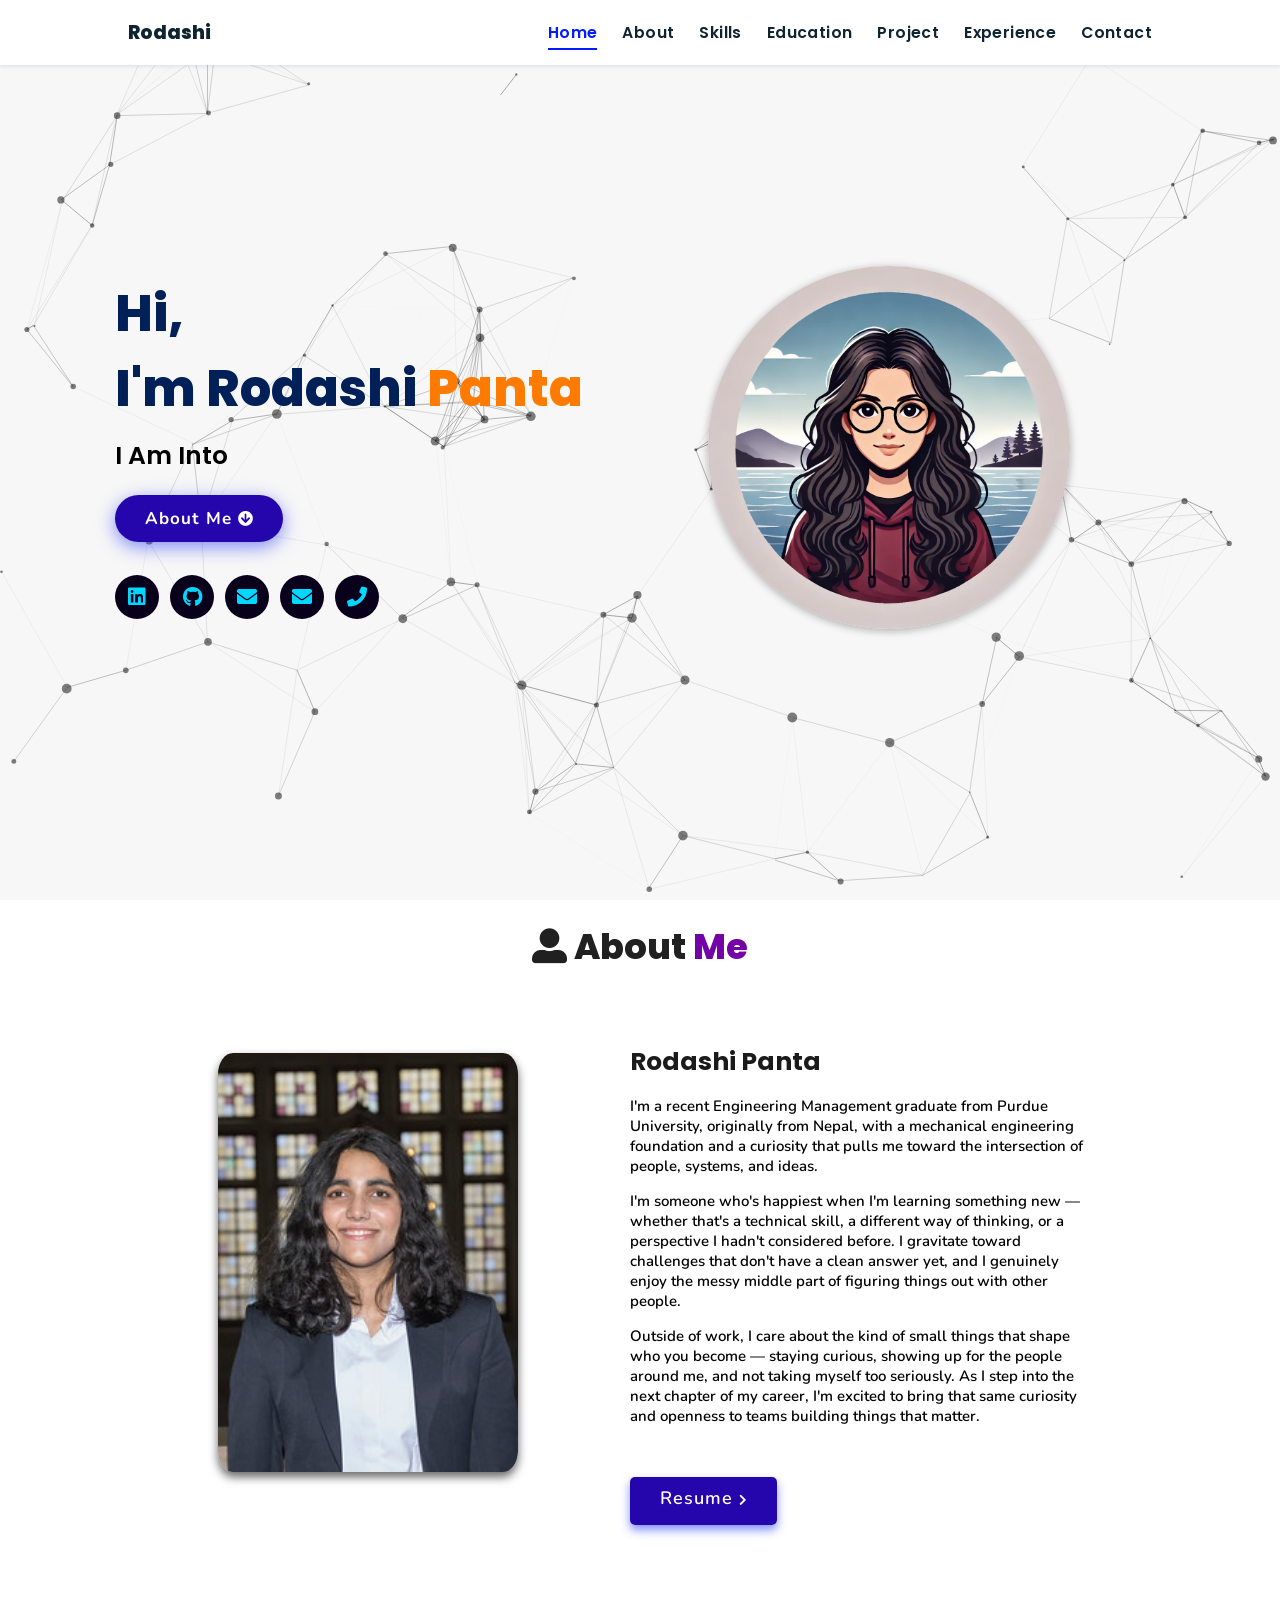
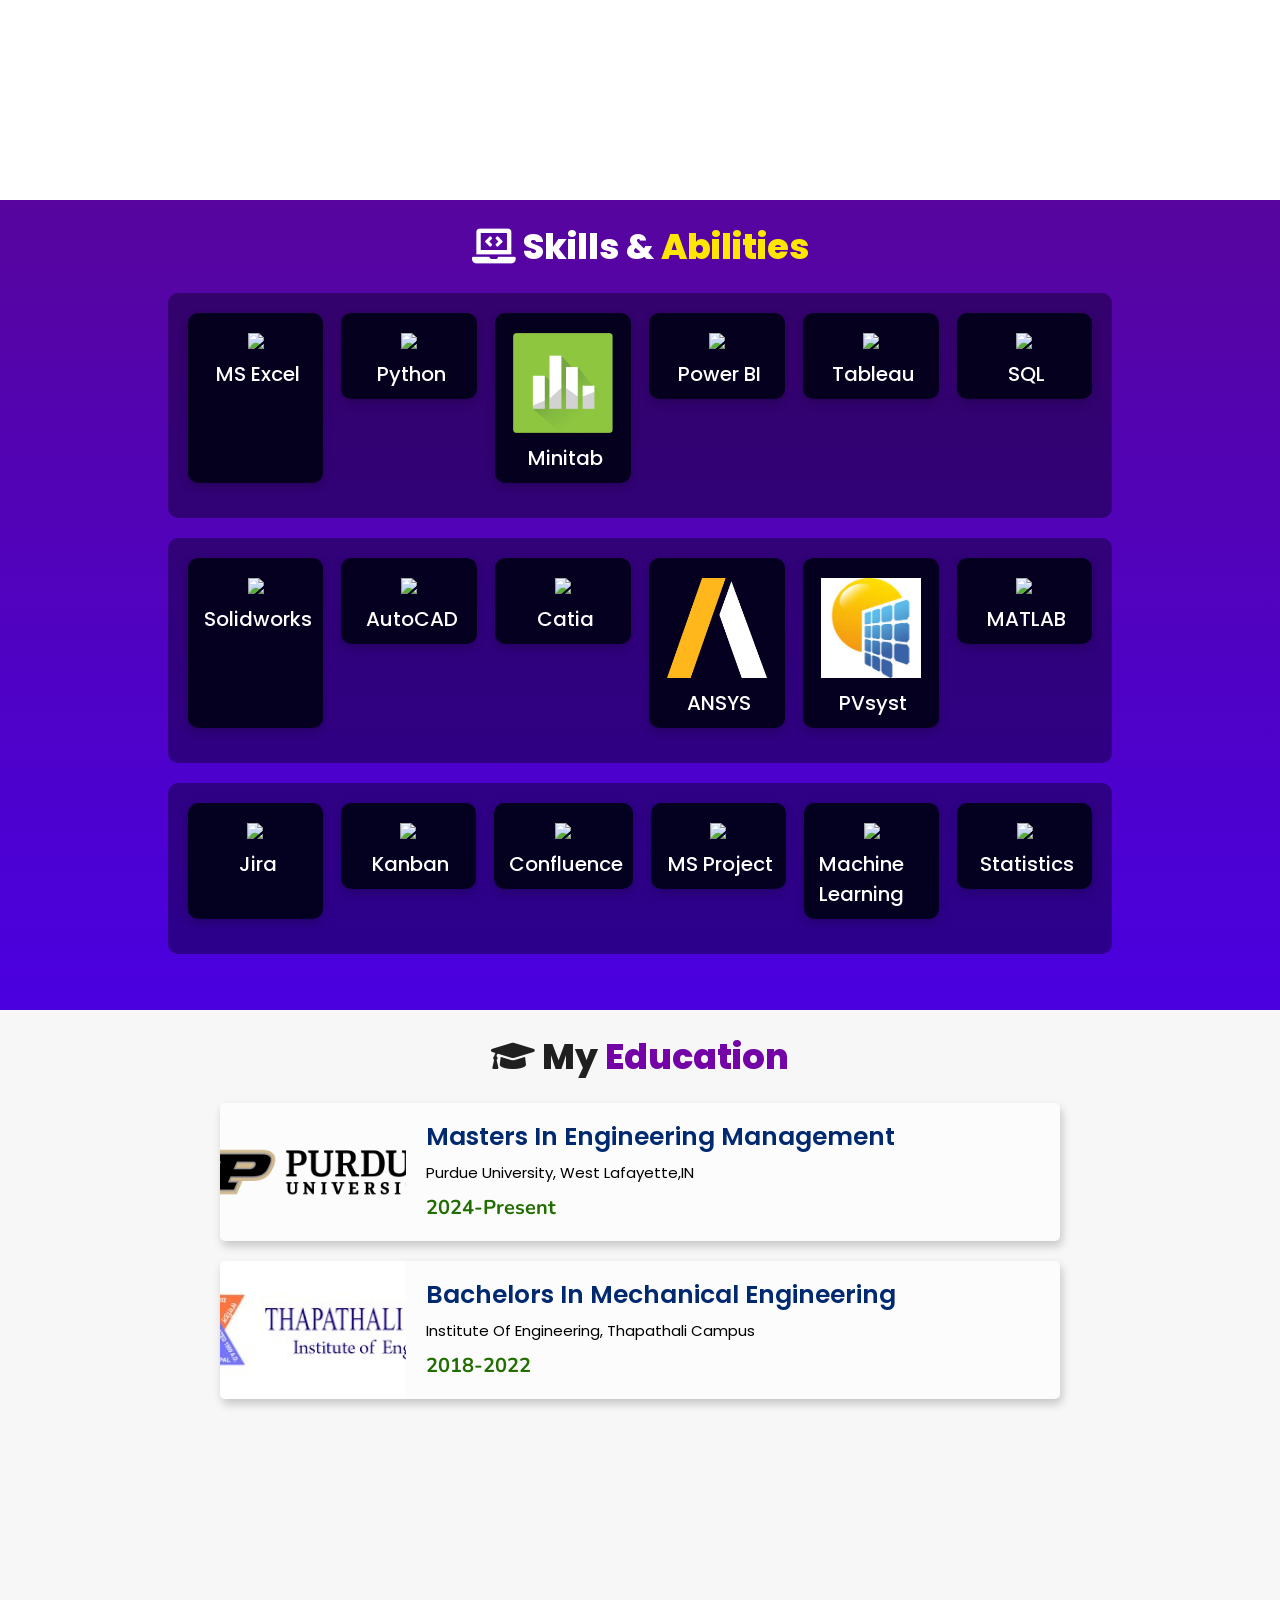
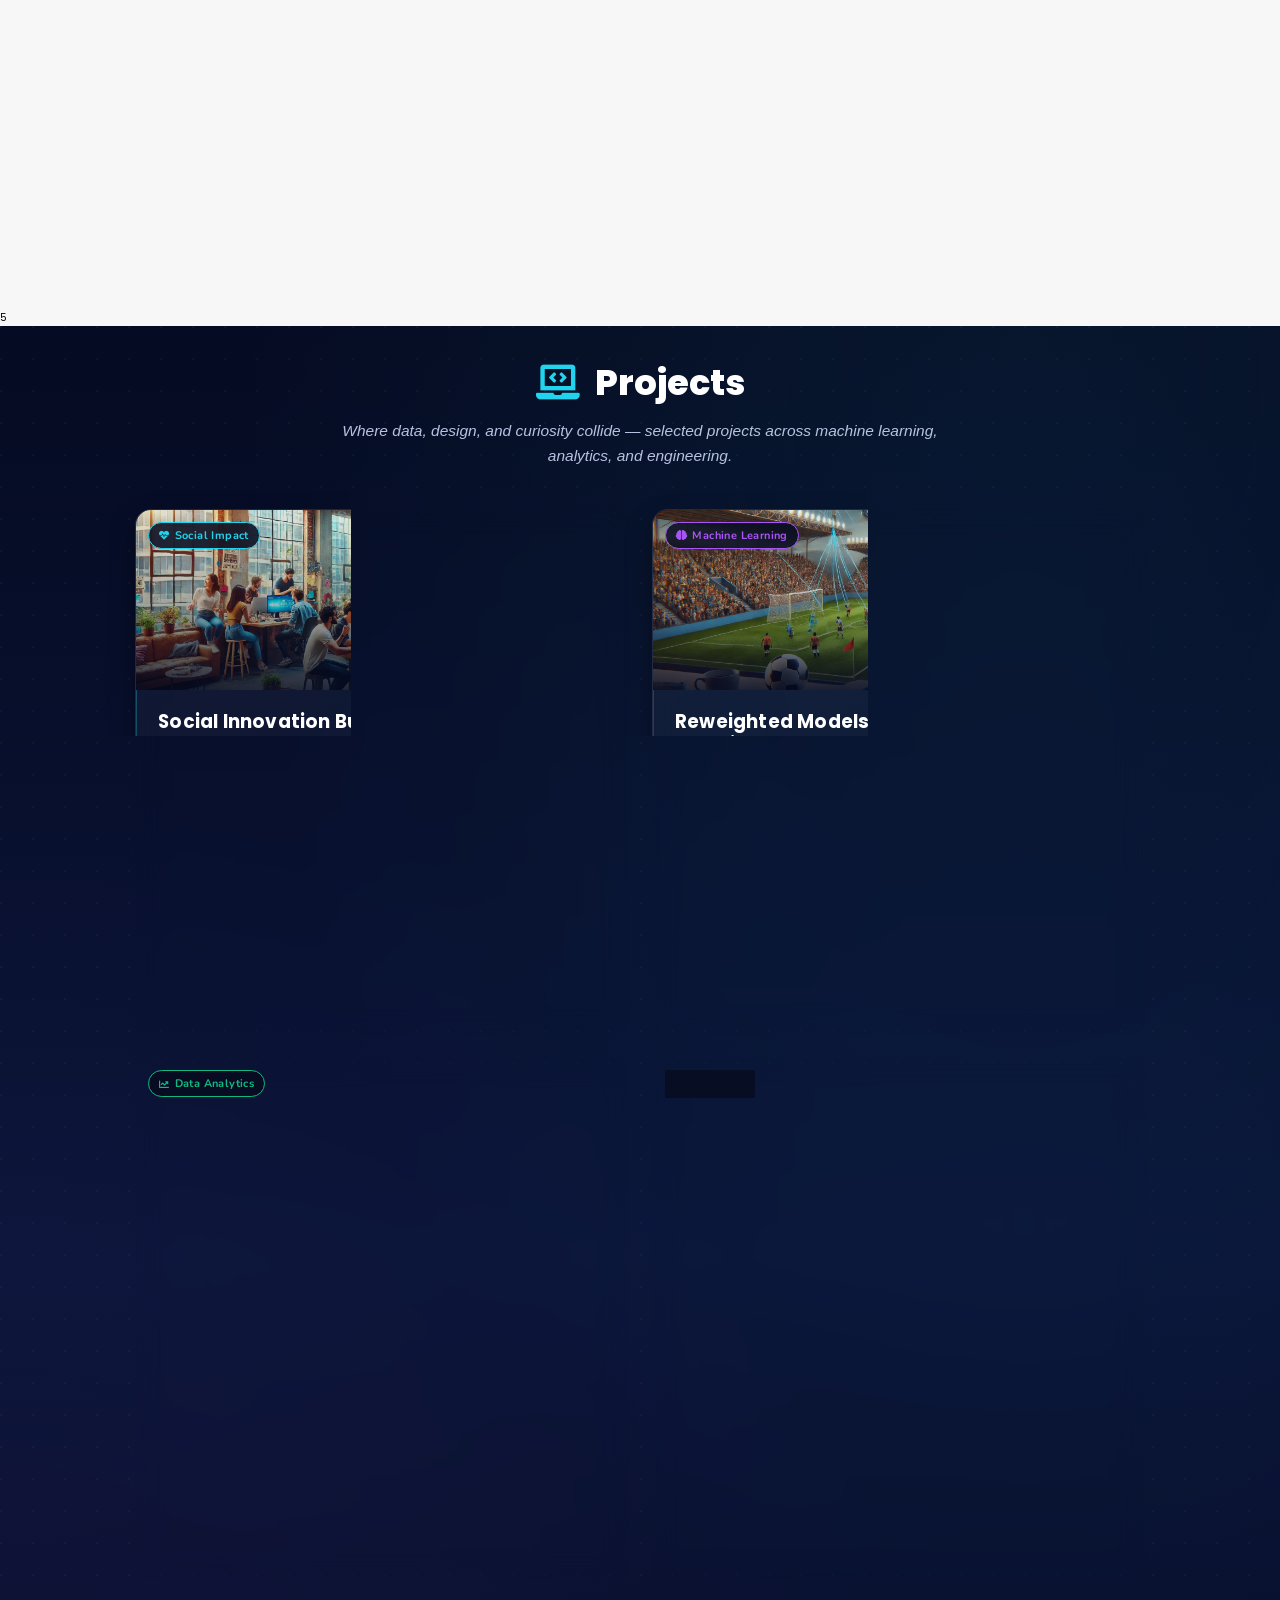
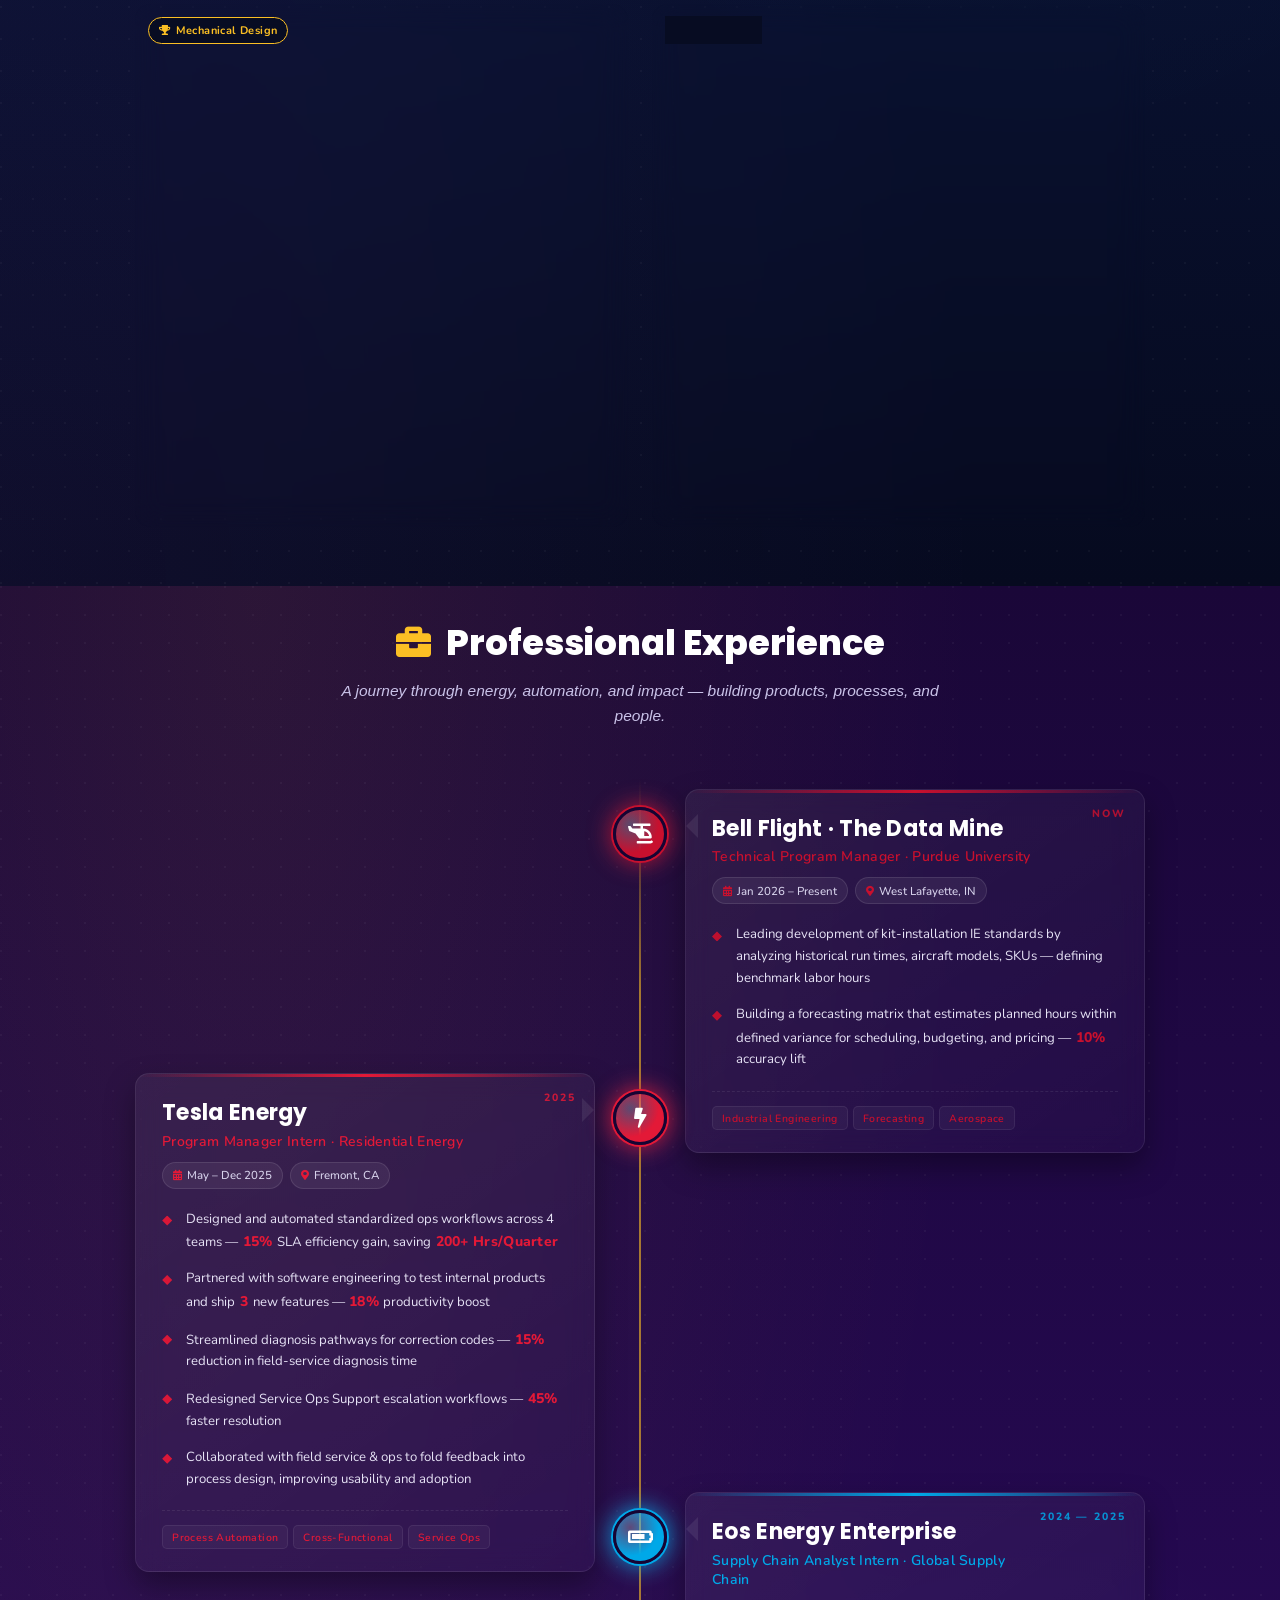
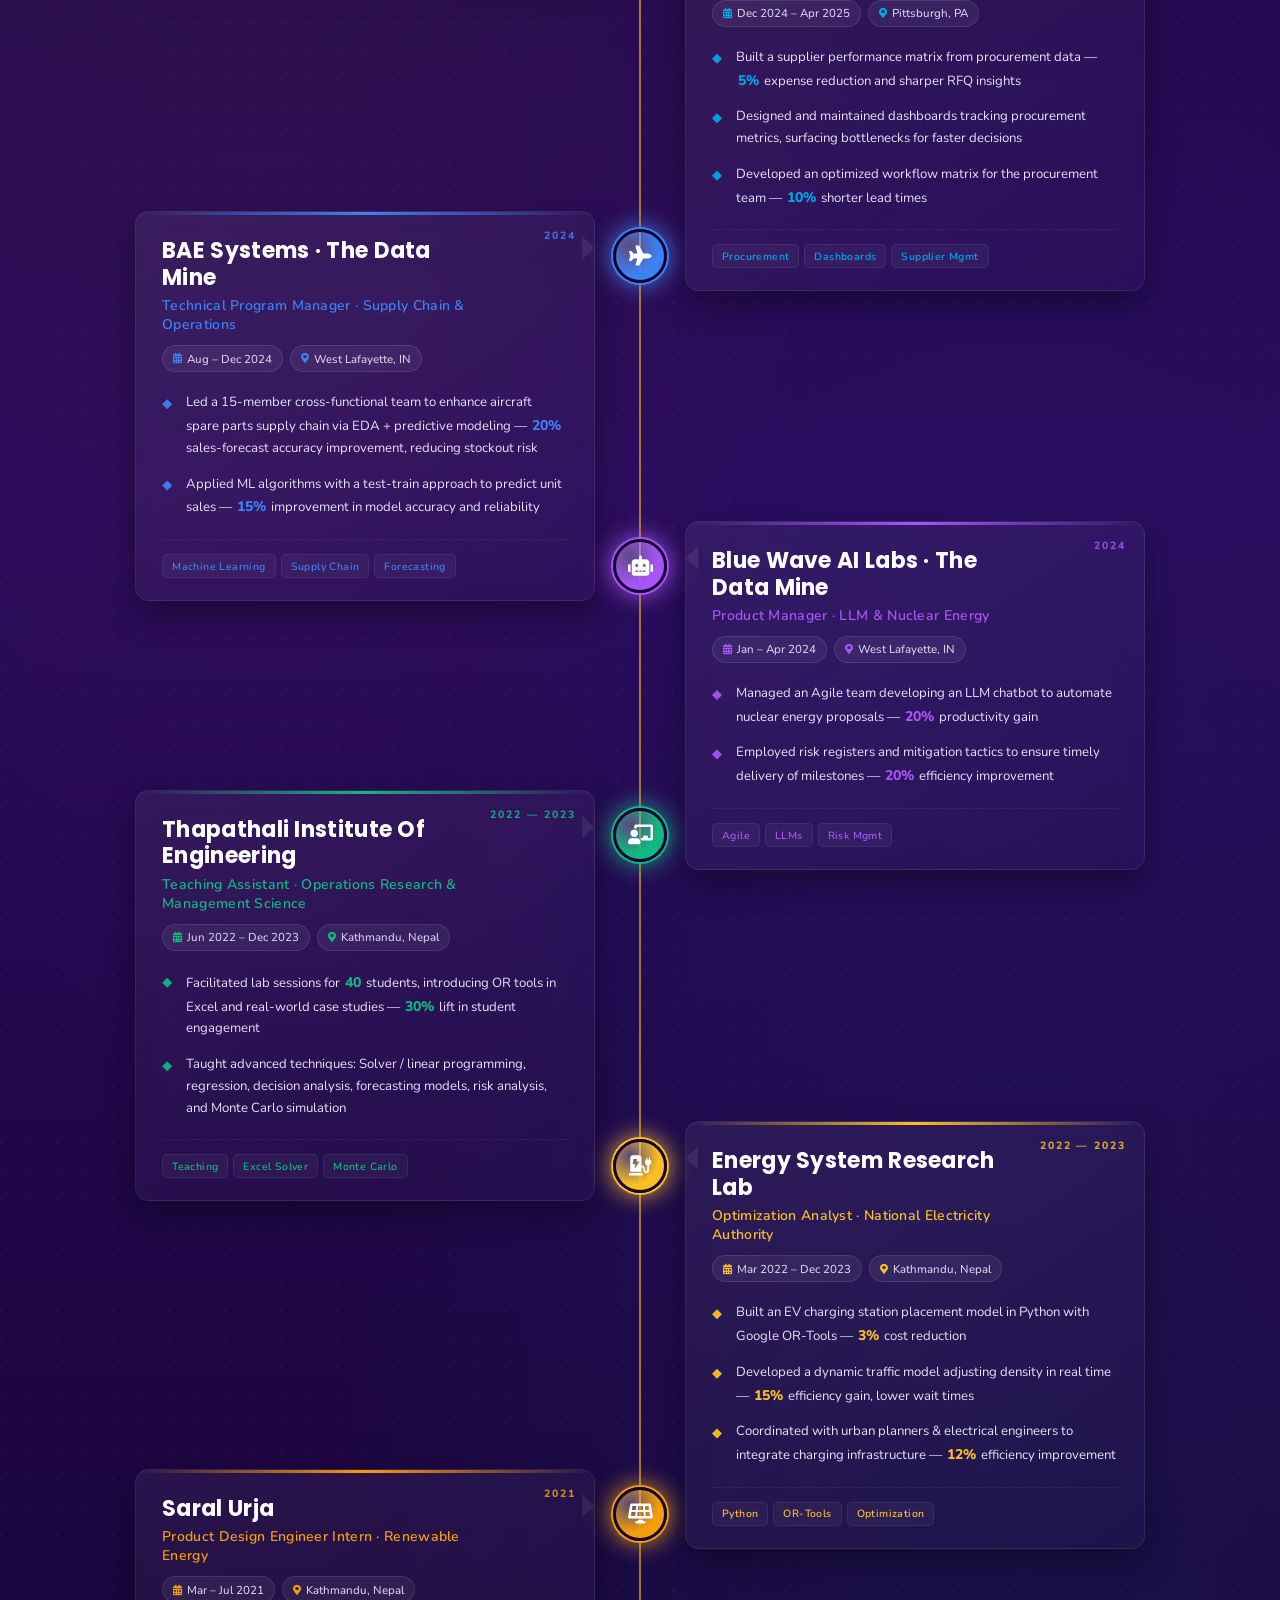
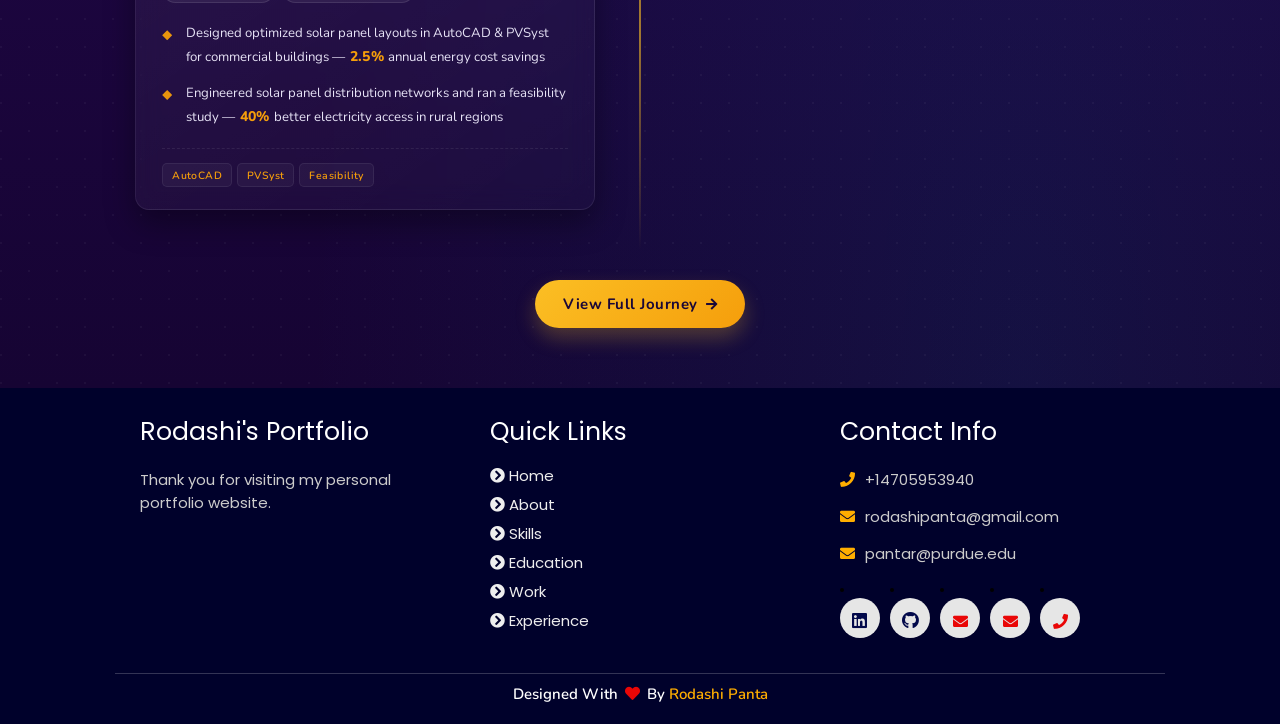
==== commit 5fe2ee79: "Tighten experience timeline + rewrite About copy - Pull alternating experience cards up with a -10re" ====
--- a/index.html
+++ b/index.html
@@ -87,7 +87,9 @@
         <h3>Rodashi Panta</h3>
         <!--<span class="tag"></span>-->
         
-        <p>I'm a passionate and results-driven Engineering Management graduate student at Purdue University,and I thrive on exploring new challenges that help me grow both personally and professionally. I have a genuine passion for innovation and enjoy diving into diverse projects that push my boundaries and expand my skill set. My portfolio highlights a variety of experiences that showcase my creativity, problem-solving abilities, and commitment to delivering impactful solutions. I love collaborating with others and believe that sharing ideas and perspectives is crucial for success. I’m always eager to learn from every opportunity, and I’m excited about the chance to connect with others who share my enthusiasm for making a difference in various industries!</p>
+        <p>I'm a recent Engineering Management graduate from Purdue University, originally from Nepal, with a mechanical engineering foundation and a curiosity that pulls me toward the intersection of people, systems, and ideas.</p>
+        <p>I'm someone who's happiest when I'm learning something new &mdash; whether that's a technical skill, a different way of thinking, or a perspective I hadn't considered before. I gravitate toward challenges that don't have a clean answer yet, and I genuinely enjoy the messy middle part of figuring things out with other people.</p>
+        <p>Outside of work, I care about the kind of small things that shape who you become &mdash; staying curious, showing up for the people around me, and not taking myself too seriously. As I step into the next chapter of my career, I'm excited to bring that same curiosity and openness to teams building things that matter.</p>
         
         <!--<div class="box-container">
             <div class="box">
--- a/assets/css/style.css
+++ b/assets/css/style.css
@@ -1122,8 +1122,11 @@
 .exp-card {
   position: relative;
   width: 50%;
-  padding: 0 4.5rem 5rem;
+  padding: 0 4.5rem 2rem;
   box-sizing: border-box;
+}
+.exp-card + .exp-card {
+  margin-top: -10rem;
 }
 .exp-card[data-side="right"] {
   margin-left: 50%;
@@ -1367,6 +1370,7 @@
     padding: 0 0 4rem 5.5rem;
     text-align: left;
   }
+  .exp-card + .exp-card { margin-top: 0; }
   .exp-card[data-side="right"] .exp-marker,
   .exp-card[data-side="left"] .exp-marker {
     left: -0.4rem;
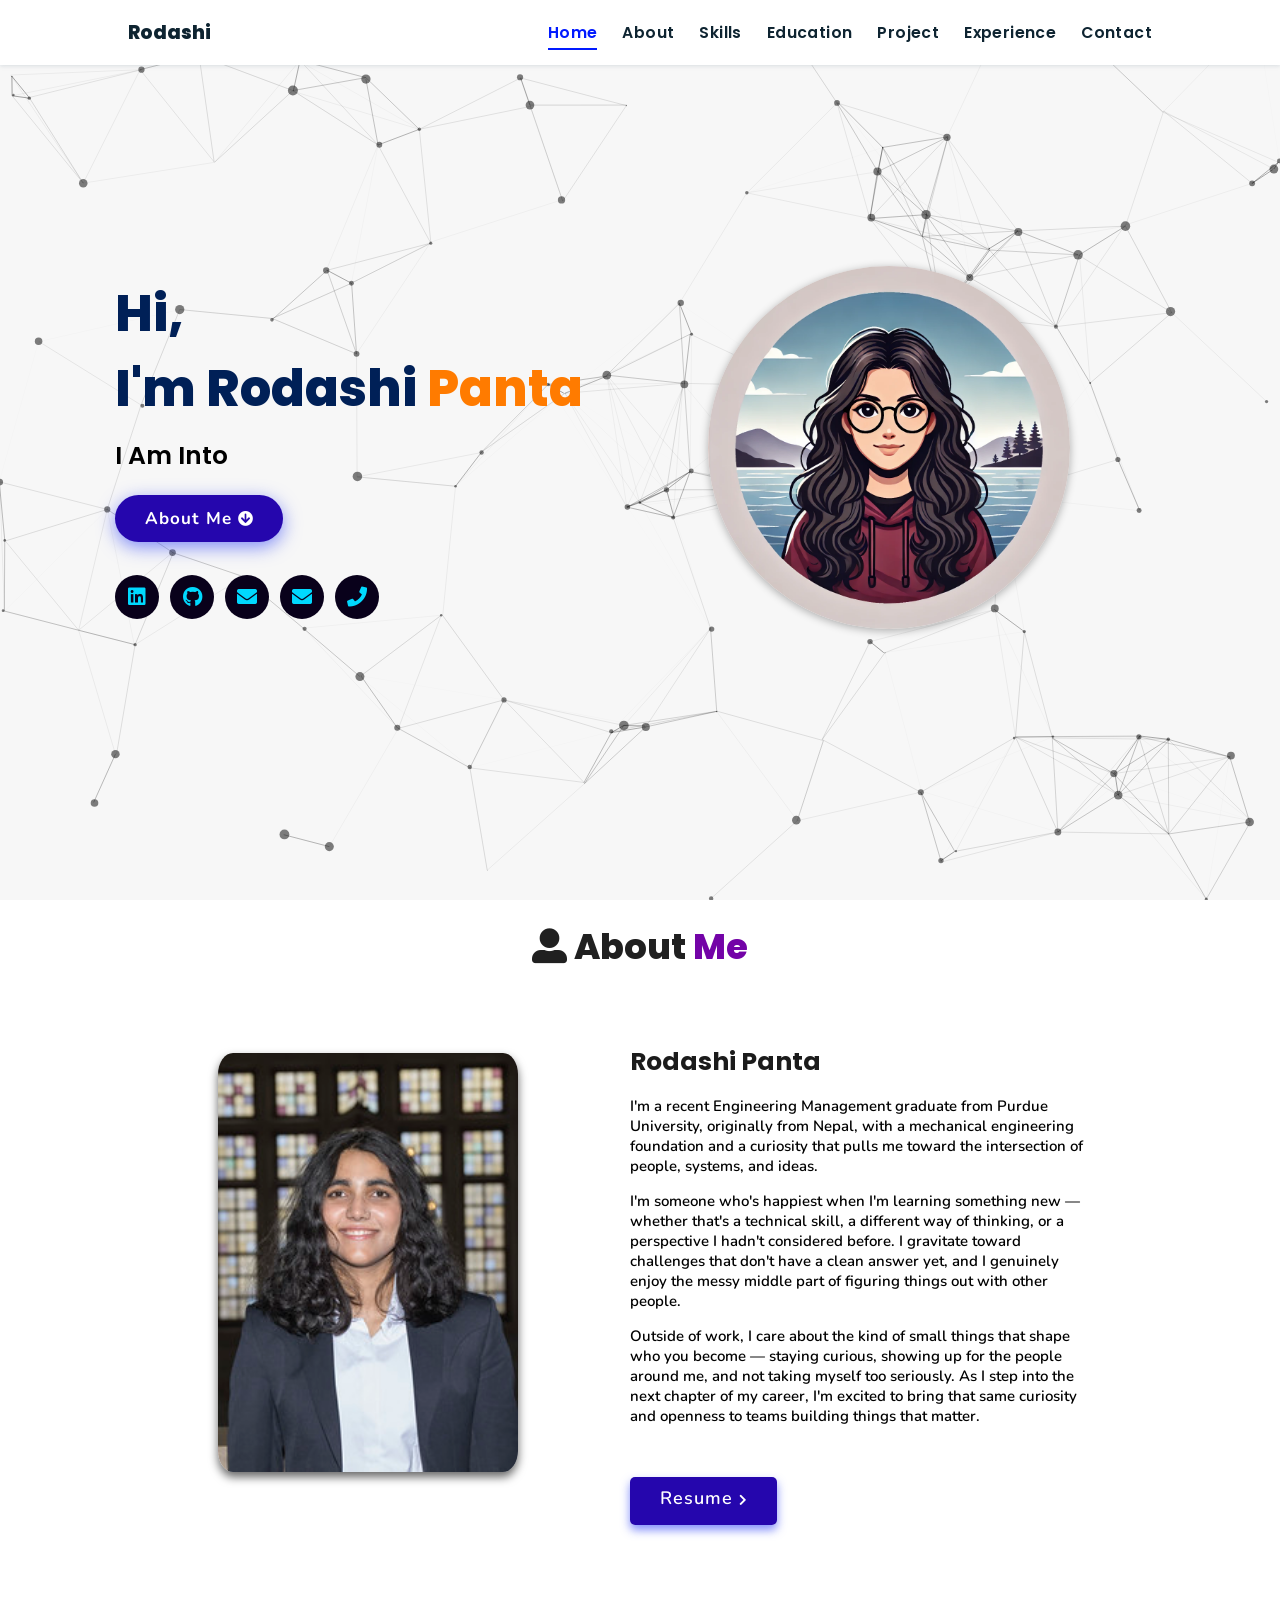
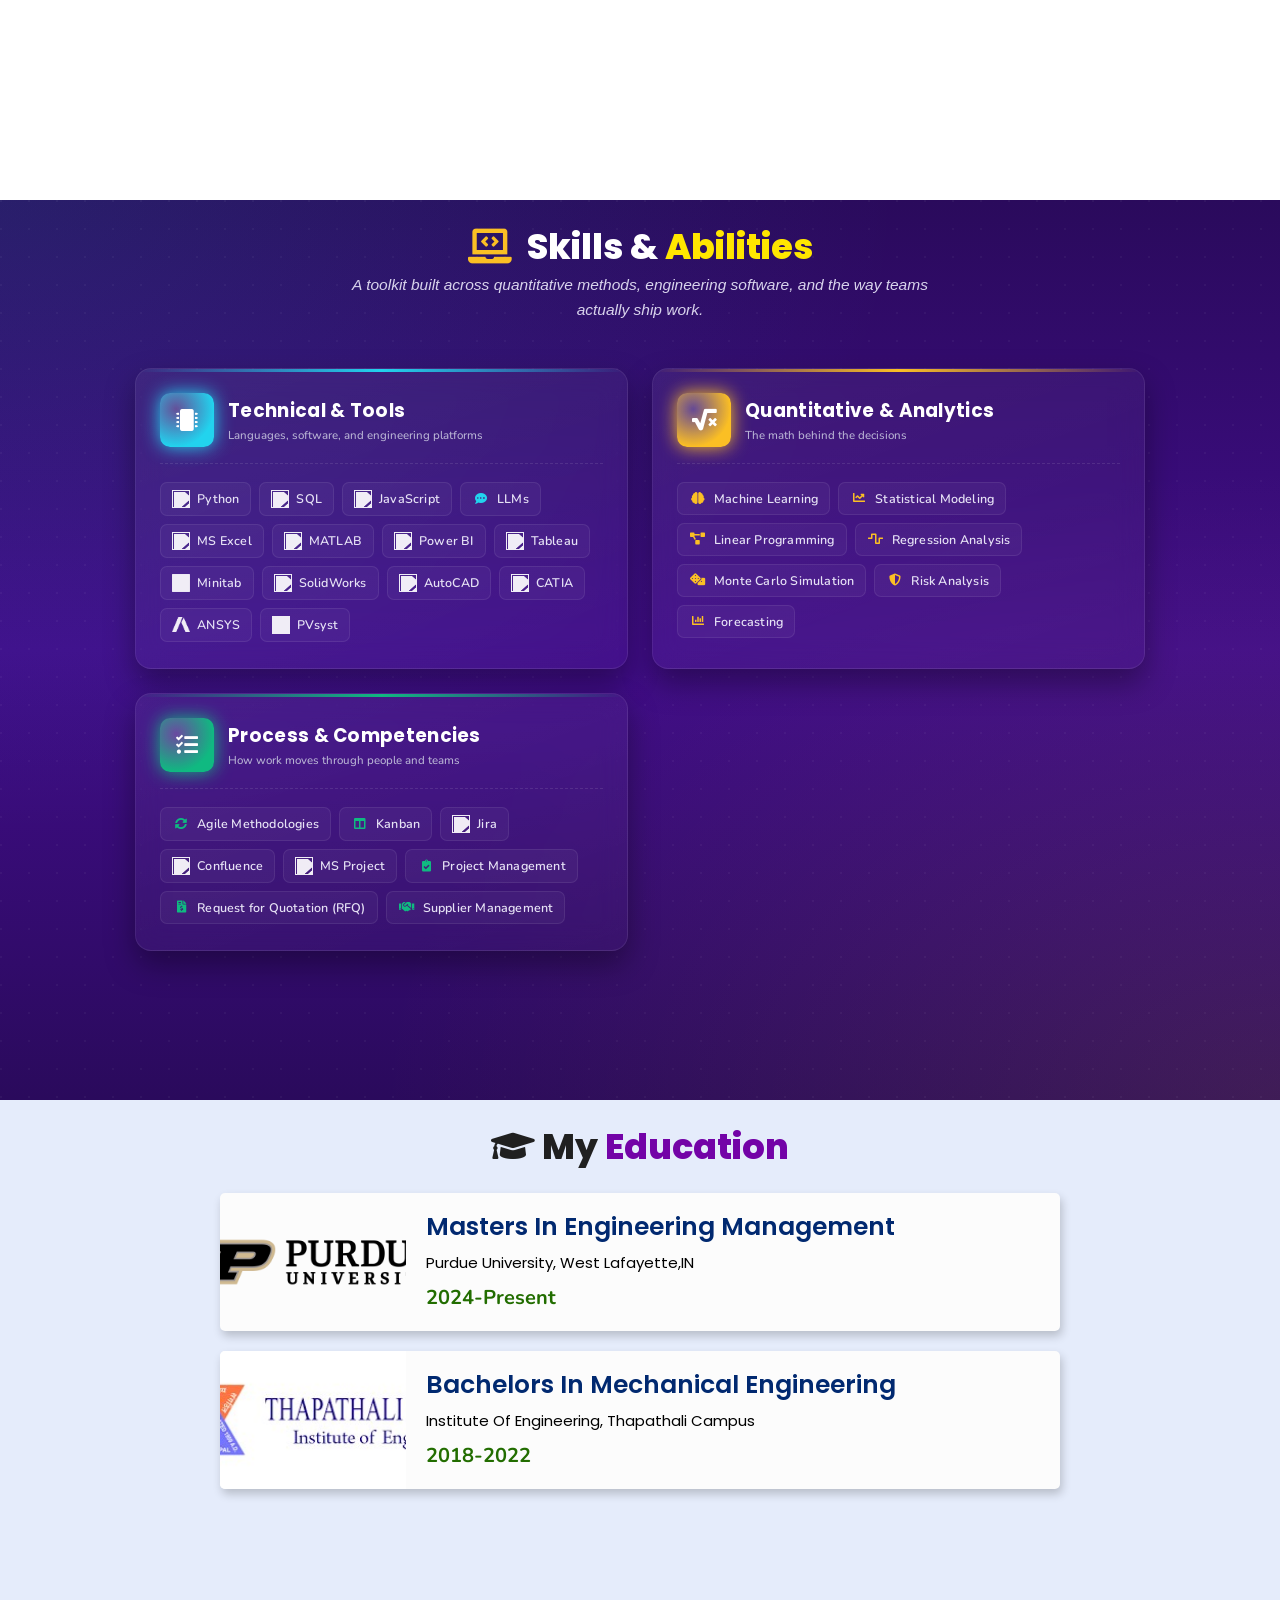
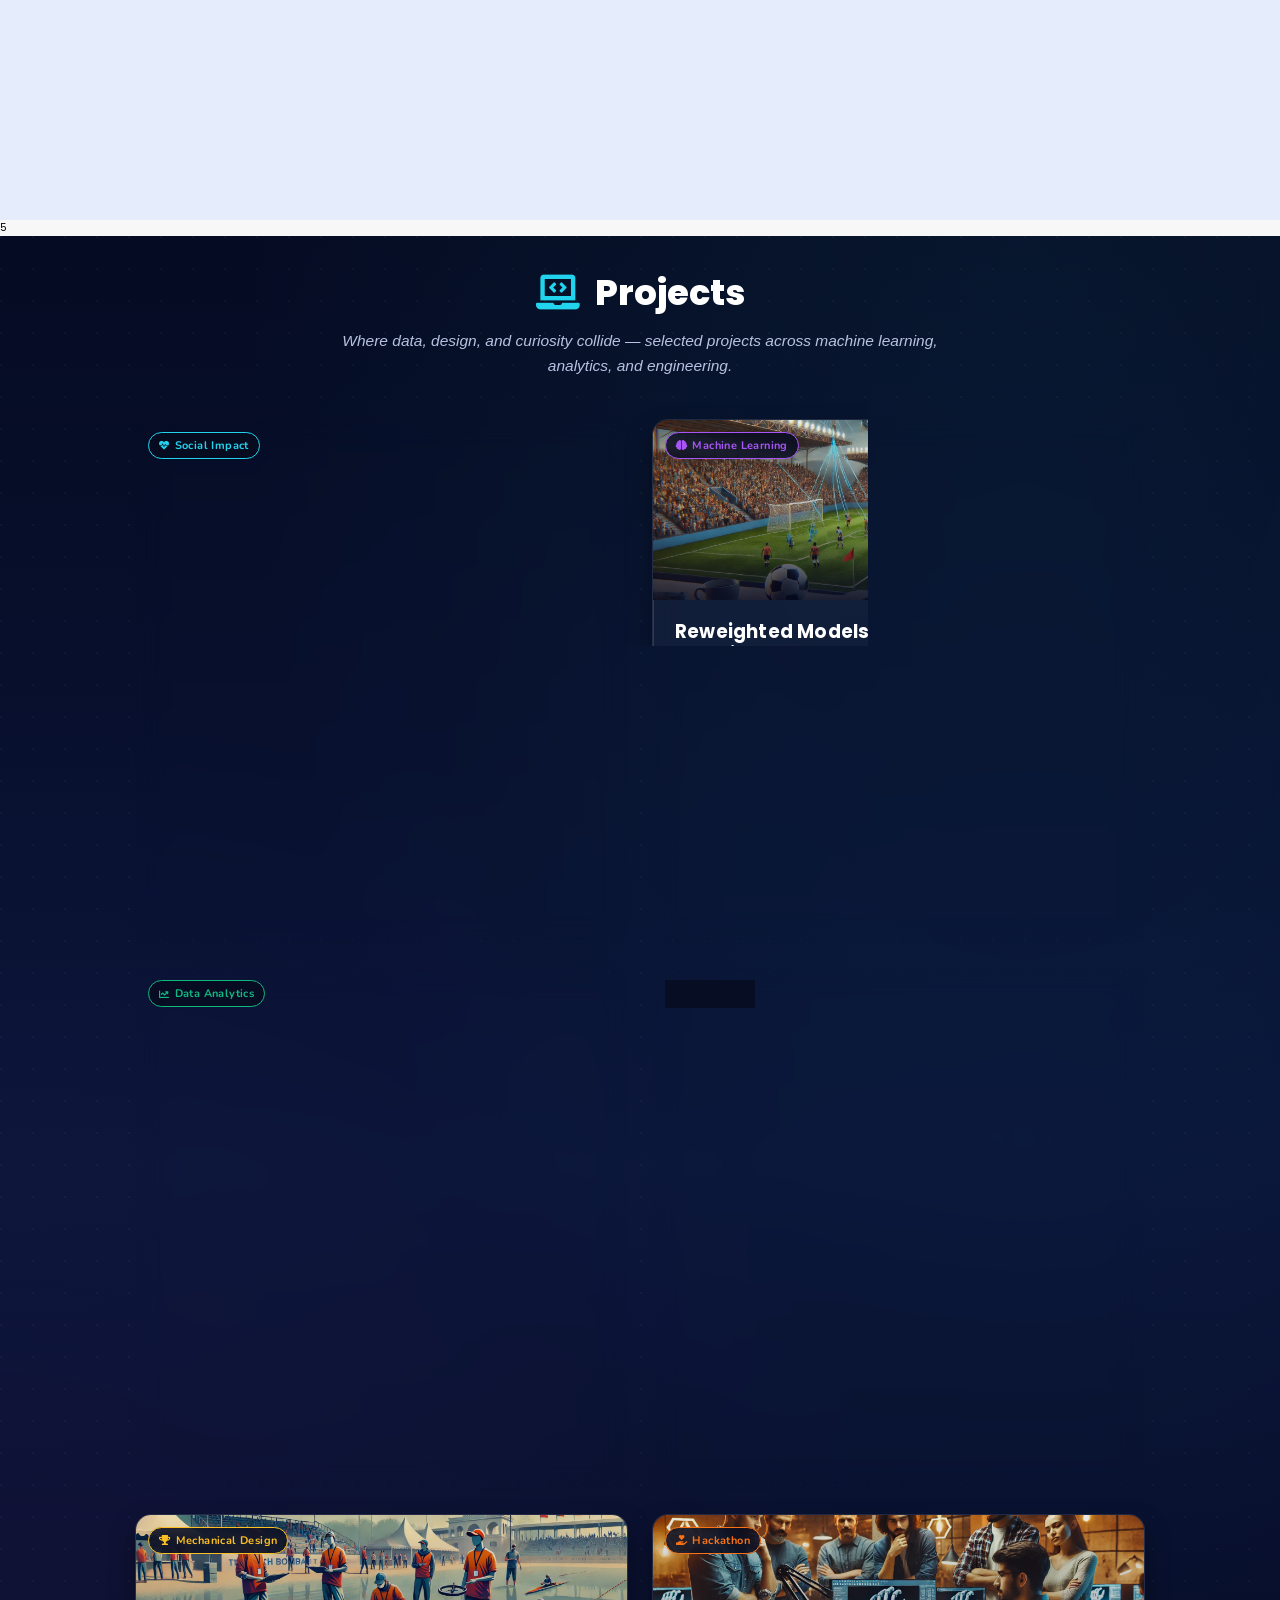
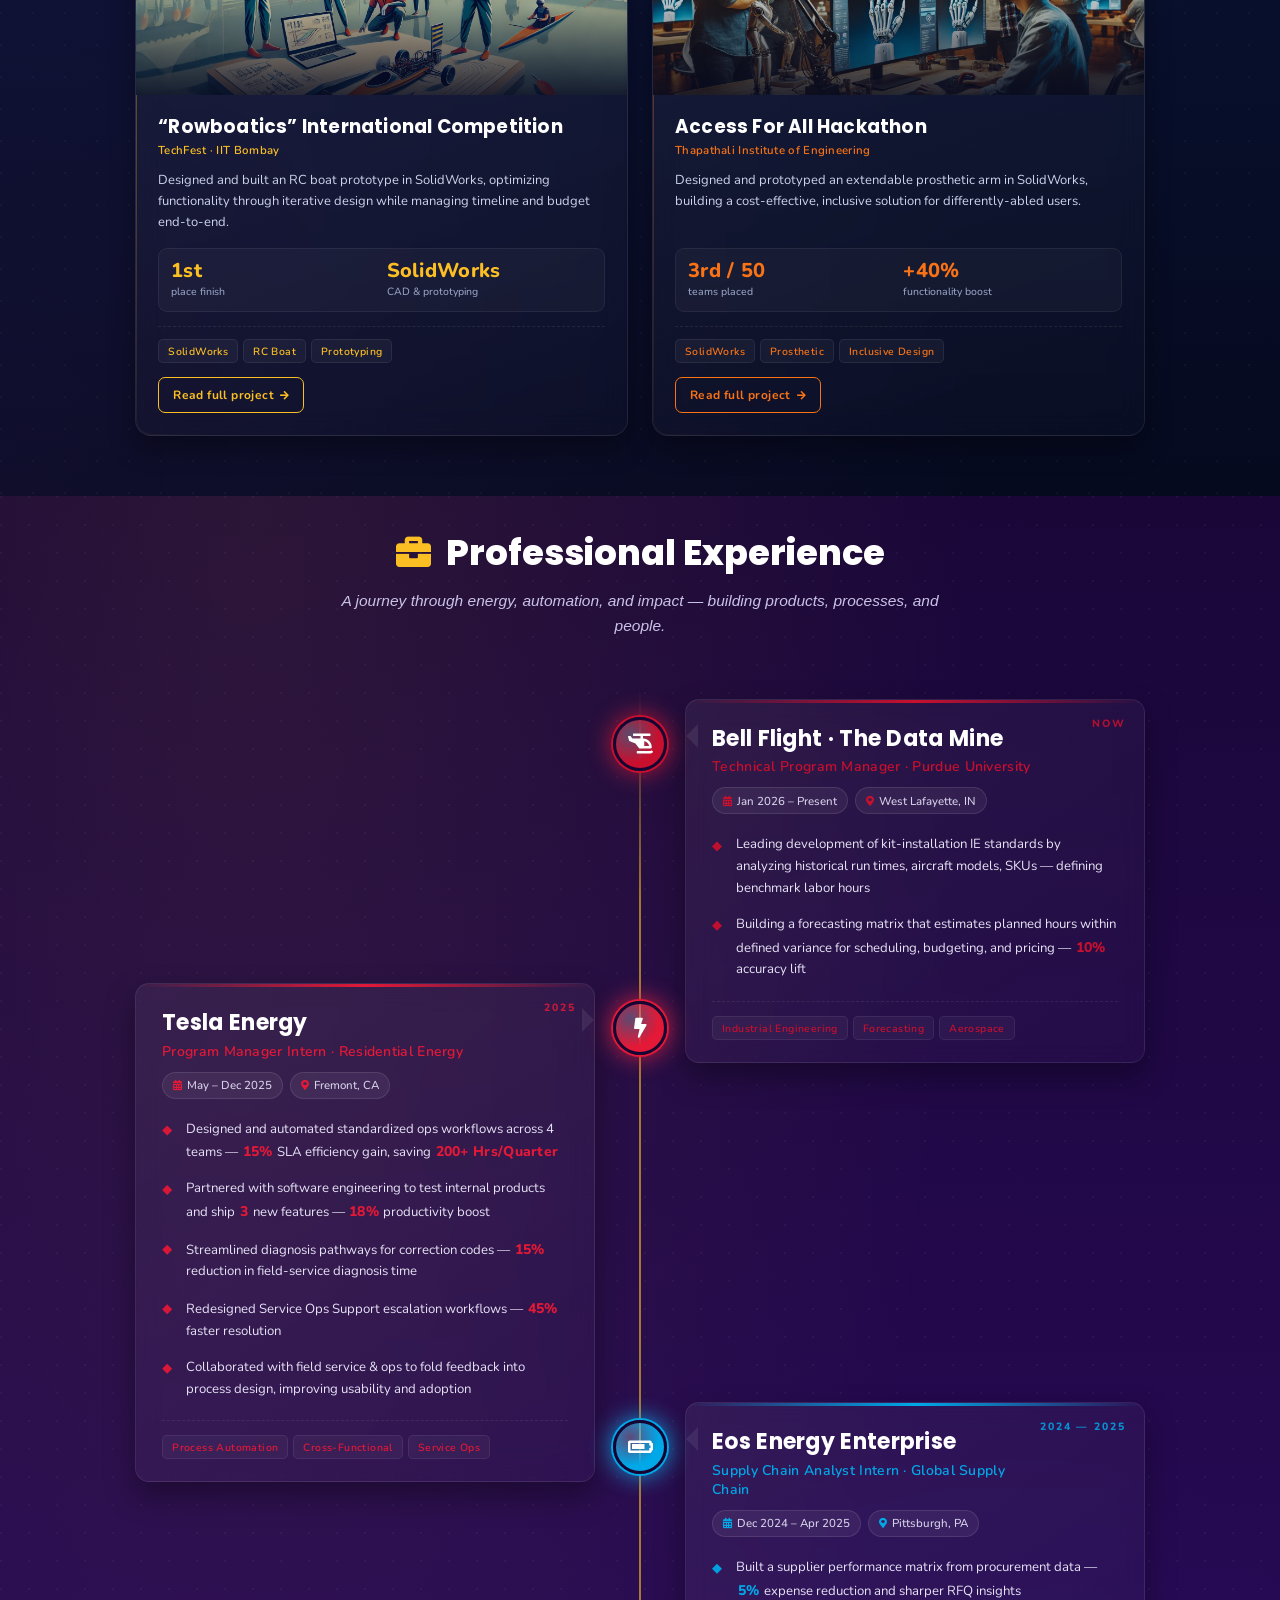
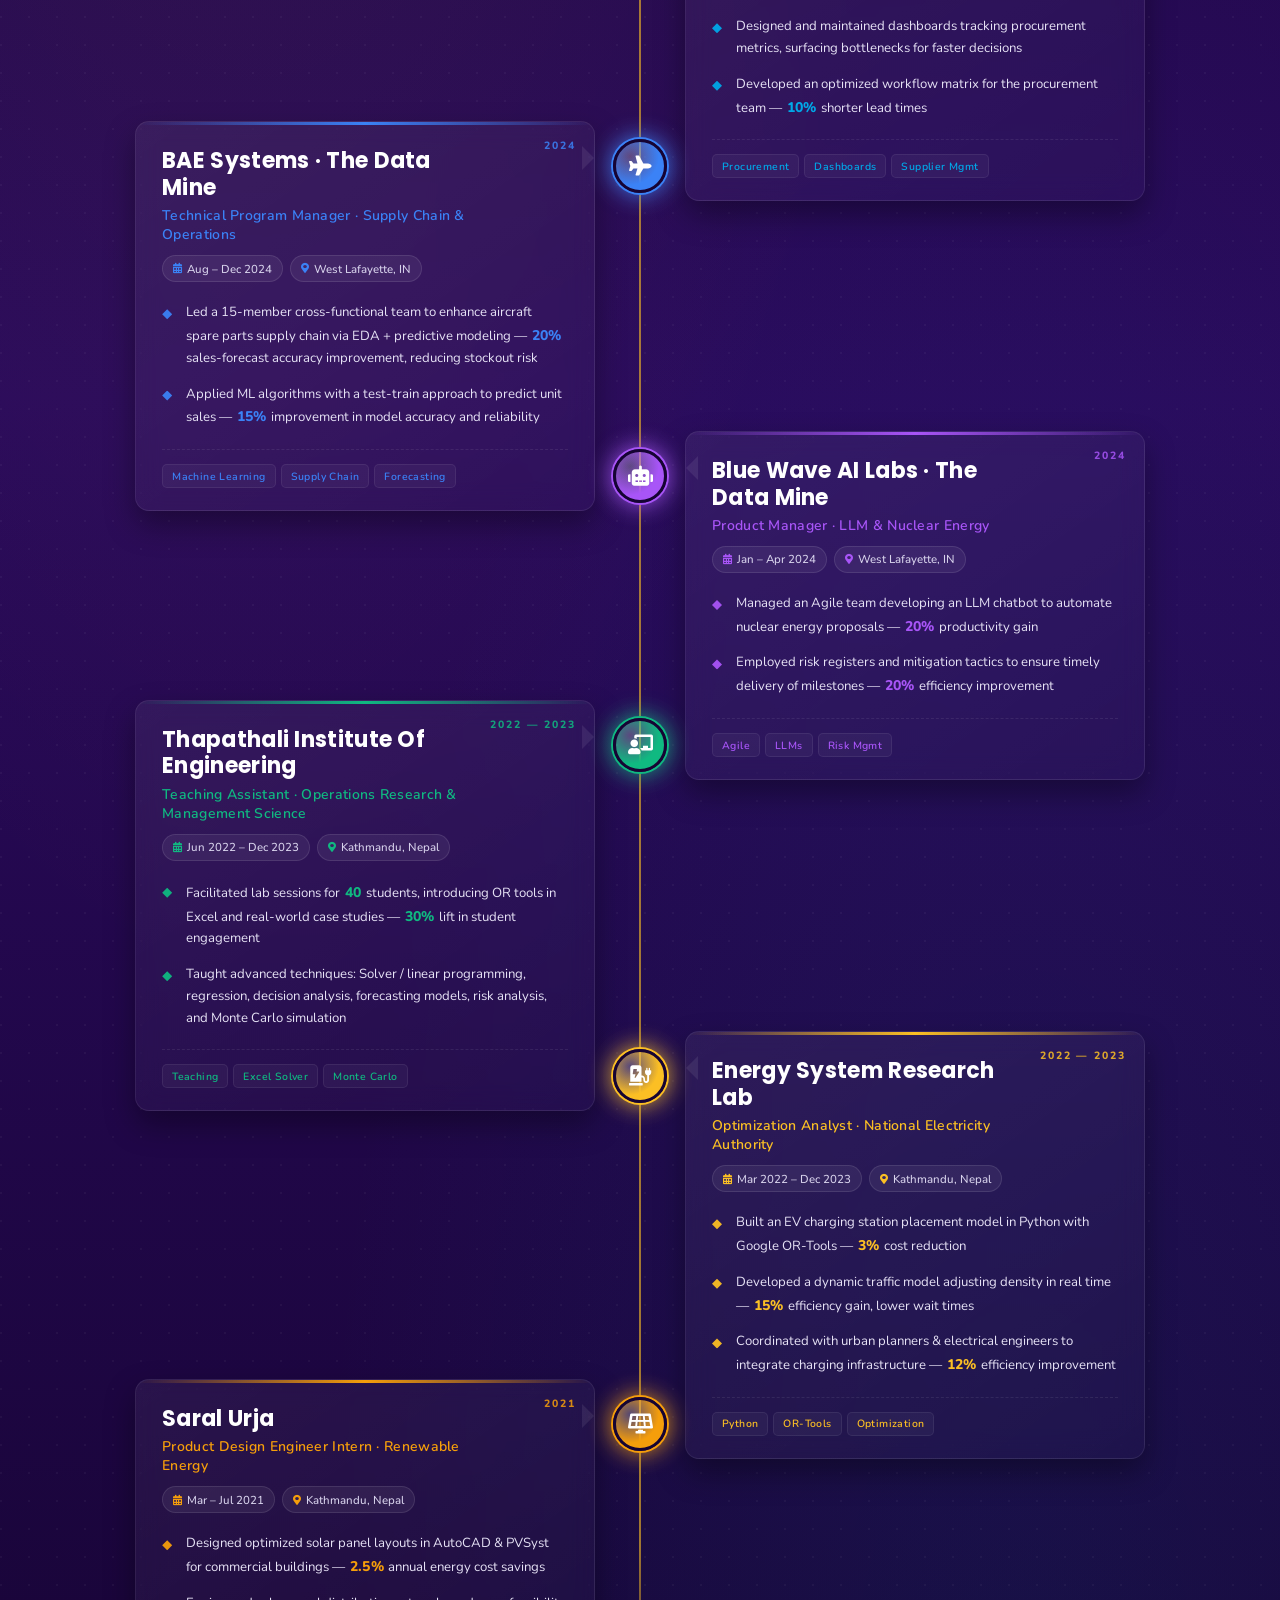
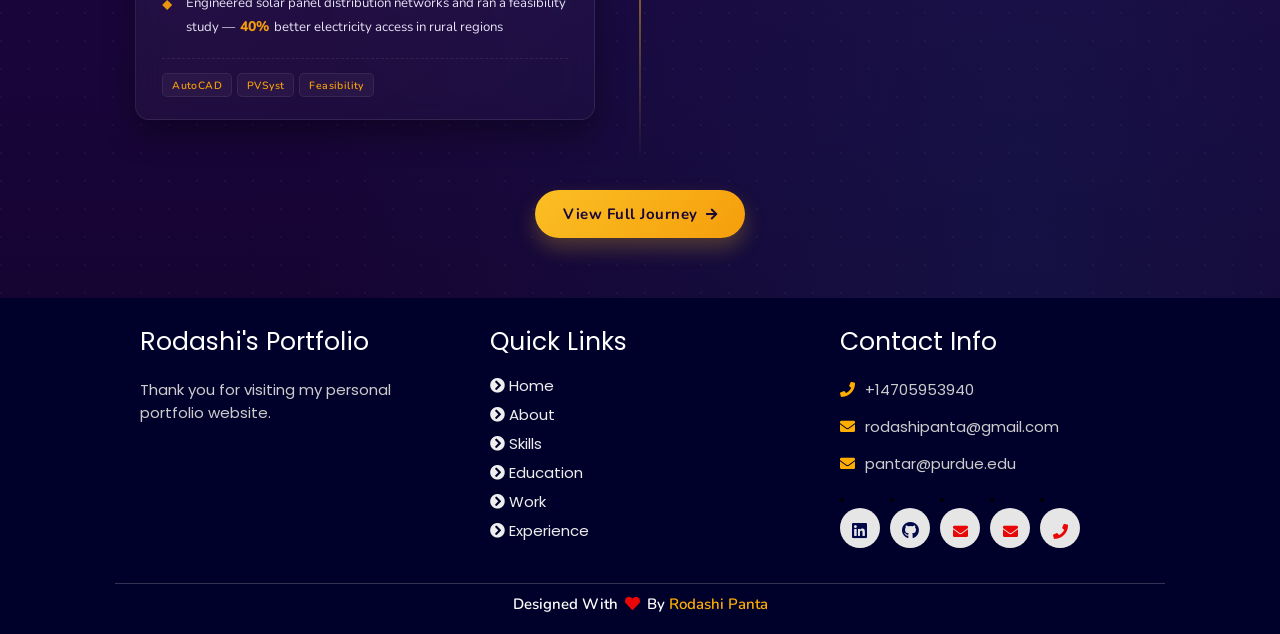
==== commit d58f0067: "Redesign skills section and add missing resume skills - Replace flat icon grid with three categorize" ====
--- a/index.html
+++ b/index.html
@@ -117,163 +117,78 @@
 <!-- skills section starts -->
 <section class="skills" id="skills">
 
-    <h2 class="heading"><i class="fas fa-laptop-code"></i> Skills & <span>Abilities</span></h2>
-
-    <div class="container">
-          <div class="row" id="skillsContainer">
-            <div class="bar">
-              <div class="info">
-                <img src="https://img.icons8.com/?size=100&id=BEMhRoRy403e&format=png&color=000000"/>
-                <span>MS Excel</span>
-              </div>
-            </div> 
-            <div class="column" id="skillsContainer">
-              <div class="bar">
-                <div class="info">
-                  <img src="https://img.icons8.com/?size=100&id=13441&format=png&color=000000"/>
-                  <span>Python</span>
-                </div>
-              </div>
-            </div>
-            <div class="column" id="skillsContainer">
-              <div class="bar">
-                <div class="info">
-                  <img src=".\assets\images\minitab.png" width="100" height="100"/>
-                  <span>Minitab</span>
-                </div>
-              </div>
-            </div>
-            <div class="column" id="skillsContainer">
-              <div class="bar">
-                <div class="info">
-                  <img src="https://img.icons8.com/?size=100&id=Ny0t2MYrJ70p&format=png&color=000000"/>
-                  <span>Power BI</span>
-                </div>
-              </div>
-            </div>
-            <div class="column" id="skillsContainer">
-              <div class="bar">
-                <div class="info">
-                  <img src="https://img.icons8.com/?size=100&id=9Kvi1p1F0tUo&format=png&color=000000"/>
-                  <span>Tableau</span>
-                </div>
-              </div>
-            </div>
-          <div class="column" id="skillsContainer">
-            <div class="bar">
-              <div class="info">
-                <img src="https://img.icons8.com/?size=100&id=hKw7Mn8TNTuz&format=png&color=000000"/>
-                <span>SQL</span>
-              </div>
-            </div>
-          </div>
-      </div>
-   </div>
-
-   <div class="container">
-    <div class="row" id="skillsContainer">
-      <div class="bar">
-        <div class="info">
-          <img src="https://img.icons8.com/?size=100&id=62397&format=png&color=000000"/>
-          <span>Solidworks</span>
-        </div>
-      </div> 
-      <div class="column" id="skillsContainer">
-        <div class="bar">
-          <div class="info">
-            <img src="https://img.icons8.com/?size=100&id=2JfzmJYy7OGc&format=png&color=000000"/>
-            <span>AutoCAD</span>
-          </div>
-        </div>
-      </div>
-      <div class="column" id="skillsContainer">
-        <div class="bar">
-          <div class="info">
-            <img src="https://img.icons8.com/?size=100&id=6LuKZMwS6lAo&format=png&color=000000"/>
-            <span>Catia</span>
-          </div>
-        </div>
-      </div>
-      <div class="column" id="skillsContainer">
-        <div class="bar">
-          <div class="info">
-            <img src=".\assets\images\ANSYS.png"width="100" height="100"/>
-            <span>ANSYS</span>
-          </div>
-        </div>
-      </div>
-      <div class="column" id="skillsContainer">
-        <div class="bar">
-          <div class="info">
-            <img src=".\assets\images\PVSyst.jpg"width="100" height="100"/>
-            <span>PVsyst</span>
-          </div>
-        </div>
-      </div>
-    <div class="column" id="skillsContainer">
-      <div class="bar">
-        <div class="info">
-          <img src="https://img.icons8.com/?size=100&id=r5Y16PcDkoWI&format=png&color=000000"/>
-          <span>MATLAB</span>
-        </div>
-      </div>
-    </div>
+  <h2 class="heading"><i class="fas fa-laptop-code"></i> Skills &amp; <span>Abilities</span></h2>
+  <p class="skills-intro">A toolkit built across quantitative methods, engineering software, and the way teams actually ship work.</p>
+
+  <div class="skills-grid">
+
+    <div class="skill-card" style="--accent:#22D3EE;">
+      <div class="skill-card-head">
+        <span class="skill-card-icon"><i class="fas fa-microchip"></i></span>
+        <div>
+          <h3>Technical &amp; Tools</h3>
+          <p>Languages, software, and engineering platforms</p>
+        </div>
+      </div>
+      <div class="skill-list">
+        <span class="skill-chip"><img src="https://img.icons8.com/?size=100&id=13441&format=png&color=000000" alt=""/>Python</span>
+        <span class="skill-chip"><img src="https://img.icons8.com/?size=100&id=hKw7Mn8TNTuz&format=png&color=000000" alt=""/>SQL</span>
+        <span class="skill-chip"><img src="https://img.icons8.com/?size=100&id=108784&format=png&color=000000" alt=""/>JavaScript</span>
+        <span class="skill-chip"><i class="fas fa-comment-dots"></i>LLMs</span>
+        <span class="skill-chip"><img src="https://img.icons8.com/?size=100&id=BEMhRoRy403e&format=png&color=000000" alt=""/>MS Excel</span>
+        <span class="skill-chip"><img src="https://img.icons8.com/?size=100&id=r5Y16PcDkoWI&format=png&color=000000" alt=""/>MATLAB</span>
+        <span class="skill-chip"><img src="https://img.icons8.com/?size=100&id=Ny0t2MYrJ70p&format=png&color=000000" alt=""/>Power BI</span>
+        <span class="skill-chip"><img src="https://img.icons8.com/?size=100&id=9Kvi1p1F0tUo&format=png&color=000000" alt=""/>Tableau</span>
+        <span class="skill-chip"><img src="./assets/images/minitab.png" alt=""/>Minitab</span>
+        <span class="skill-chip"><img src="https://img.icons8.com/?size=100&id=62397&format=png&color=000000" alt=""/>SolidWorks</span>
+        <span class="skill-chip"><img src="https://img.icons8.com/?size=100&id=2JfzmJYy7OGc&format=png&color=000000" alt=""/>AutoCAD</span>
+        <span class="skill-chip"><img src="https://img.icons8.com/?size=100&id=6LuKZMwS6lAo&format=png&color=000000" alt=""/>CATIA</span>
+        <span class="skill-chip"><img src="./assets/images/ANSYS.png" alt=""/>ANSYS</span>
+        <span class="skill-chip"><img src="./assets/images/PVSyst.jpg" alt=""/>PVsyst</span>
+      </div>
+    </div>
+
+    <div class="skill-card" style="--accent:#FBBF24;">
+      <div class="skill-card-head">
+        <span class="skill-card-icon"><i class="fas fa-square-root-alt"></i></span>
+        <div>
+          <h3>Quantitative &amp; Analytics</h3>
+          <p>The math behind the decisions</p>
+        </div>
+      </div>
+      <div class="skill-list">
+        <span class="skill-chip"><i class="fas fa-brain"></i>Machine Learning</span>
+        <span class="skill-chip"><i class="fas fa-chart-line"></i>Statistical Modeling</span>
+        <span class="skill-chip"><i class="fas fa-project-diagram"></i>Linear Programming</span>
+        <span class="skill-chip"><i class="fas fa-wave-square"></i>Regression Analysis</span>
+        <span class="skill-chip"><i class="fas fa-dice"></i>Monte Carlo Simulation</span>
+        <span class="skill-chip"><i class="fas fa-shield-alt"></i>Risk Analysis</span>
+        <span class="skill-chip"><i class="fas fa-chart-bar"></i>Forecasting</span>
+      </div>
+    </div>
+
+    <div class="skill-card" style="--accent:#10B981;">
+      <div class="skill-card-head">
+        <span class="skill-card-icon"><i class="fas fa-tasks"></i></span>
+        <div>
+          <h3>Process &amp; Competencies</h3>
+          <p>How work moves through people and teams</p>
+        </div>
+      </div>
+      <div class="skill-list">
+        <span class="skill-chip"><i class="fas fa-sync-alt"></i>Agile Methodologies</span>
+        <span class="skill-chip"><i class="fas fa-columns"></i>Kanban</span>
+        <span class="skill-chip"><img src="https://img.icons8.com/?size=100&id=oROcPah5ues6&format=png&color=000000" alt=""/>Jira</span>
+        <span class="skill-chip"><img src="https://img.icons8.com/?size=100&id=V5Kk4nDElTAD&format=png&color=000000" alt=""/>Confluence</span>
+        <span class="skill-chip"><img src="https://img.icons8.com/?size=100&id=7lJtplrxEIbD&format=png&color=000000" alt=""/>MS Project</span>
+        <span class="skill-chip"><i class="fas fa-clipboard-check"></i>Project Management</span>
+        <span class="skill-chip"><i class="fas fa-file-invoice-dollar"></i>Request for Quotation (RFQ)</span>
+        <span class="skill-chip"><i class="fas fa-handshake"></i>Supplier Management</span>
+      </div>
+    </div>
+
   </div>
-</div>
-
-   <div class="container">
-    <div class="row" id="skillsContainer">
-      <div class="bar">
-        <div class="info">
-          <img src="https://img.icons8.com/?size=100&id=oROcPah5ues6&format=png&color=000000"/>
-          <span>Jira</span>
-        </div>
-      </div> 
-      <div class="column" id="skillsContainer">
-        <div class="bar">
-          <div class="info">
-            <img src="https://img.icons8.com/?size=100&id=xjlZGz2rvRqf&format=png&color=000000"/>
-            <span>Kanban</span>
-          </div>
-        </div>
-      </div>
-      <div class="column" id="skillsContainer">
-        <div class="bar">
-          <div class="info">
-            <img src="https://img.icons8.com/?size=100&id=V5Kk4nDElTAD&format=png&color=000000"/>
-            <span>Confluence</span>
-          </div>
-        </div>
-      </div>
-      <div class="column" id="skillsContainer">
-        <div class="bar">
-          <div class="info">
-            <img src="https://img.icons8.com/?size=100&id=7lJtplrxEIbD&format=png&color=000000"/>
-            <span>MS Project</span>
-          </div>
-        </div>
-      </div>
-      <div class="column" id="skillsContainer">
-        <div class="bar">
-          <div class="info">
-            <img src="https://img.icons8.com/?size=100&id=OBz7ZhomRy47&format=png&color=000000"/>
-            <span>Machine Learning</span>
-          </div>
-        </div>
-      </div>
-    <div class="column" id="skillsContainer">
-      <div class="bar">
-        <div class="info">
-          <img src="https://img.icons8.com/?size=100&id=ZKTxWcynr91Z&format=png&color=000000"/>
-          <span>Statistics</span>
-        </div>
-      </div>
-  </div>
-  
-</div>
-</div>
-
-</div>
+
 </section>
 <!-- skills section ends -->
 
--- a/assets/css/style.css
+++ b/assets/css/style.css
@@ -458,82 +458,169 @@
 /* about media queries ends*/
 /* about section ends */
 
-/* skills section starts */
+/* ===== Skills section (redesigned) ===== */
 .skills {
-  min-height: 90vh;
-  background: linear-gradient(to bottom, #57059e, #4a00e0);
-}
-.skills h2 {
+  background:
+    radial-gradient(ellipse at 0% 0%, rgba(34,211,238,0.10), transparent 50%),
+    radial-gradient(ellipse at 100% 100%, rgba(251,191,36,0.10), transparent 50%),
+    linear-gradient(to bottom, #2a0a5c 0%, #410d8a 50%, #2a0a5c 100%);
+  position: relative;
+  overflow: hidden;
+  padding-bottom: 6rem;
+}
+.skills::before {
+  content: '';
+  position: absolute;
+  inset: 0;
+  background-image: radial-gradient(circle at 1px 1px, rgba(255,255,255,0.04) 1px, transparent 0);
+  background-size: 28px 28px;
+  pointer-events: none;
+}
+.skills h2.heading {
   color: #fff;
-}
-.skills .heading span {
-  color: rgb(255, 230, 0);
-}
-.skills .container {
-  background: rgba(0, 0, 22, 0.4);
+  position: relative;
+  z-index: 1;
+}
+.skills .heading i { color: #FBBF24; margin-right: 0.8rem; }
+.skills .heading span { color: rgb(255, 230, 0); }
+
+.skills-intro {
+  text-align: center;
+  color: #d8d3ec;
+  font-size: 1.55rem;
+  font-style: italic;
+  font-family: 'Nunito', sans-serif;
+  text-transform: none;
+  max-width: 60rem;
+  margin: 0 auto 4.5rem;
+  line-height: 1.6;
+  position: relative;
+  z-index: 1;
+}
+
+.skills-grid {
+  display: grid;
+  grid-template-columns: repeat(auto-fit, minmax(34rem, 1fr));
+  gap: 2.4rem;
+  max-width: 1280px;
+  margin: 0 auto;
+  padding: 0 2rem;
+  position: relative;
+  z-index: 1;
+}
+
+.skill-card {
+  position: relative;
+  background: linear-gradient(160deg, rgba(255,255,255,0.06), rgba(255,255,255,0.02));
+  backdrop-filter: blur(14px);
+  -webkit-backdrop-filter: blur(14px);
+  border: 1px solid rgba(255,255,255,0.08);
+  border-radius: 1.6rem;
+  padding: 2.4rem 2.4rem 2.6rem;
+  box-shadow: 0 1.4rem 3rem rgba(0,0,0,0.35);
+  transition: transform .4s cubic-bezier(.2,.8,.2,1), border-color .4s ease, box-shadow .4s ease;
+  overflow: hidden;
+}
+.skill-card::before {
+  content: '';
+  position: absolute;
+  top: 0; left: 0; right: 0;
+  height: 3px;
+  background: linear-gradient(90deg, transparent, var(--accent), transparent);
+}
+.skill-card:hover {
+  transform: translateY(-6px);
+  border-color: var(--accent);
+  box-shadow: 0 2.4rem 4.4rem rgba(0,0,0,0.5), 0 0 0 1px var(--accent);
+}
+
+.skill-card-head {
+  display: flex;
+  align-items: center;
+  gap: 1.4rem;
+  padding-bottom: 1.6rem;
+  margin-bottom: 1.8rem;
+  border-bottom: 1px dashed rgba(255,255,255,0.1);
+}
+.skill-card-icon {
+  width: 5.4rem;
+  height: 5.4rem;
+  border-radius: 1rem;
+  background: radial-gradient(circle at 30% 30%, rgba(255,255,255,0.2), var(--accent) 70%);
+  display: flex;
+  align-items: center;
+  justify-content: center;
   color: #fff;
-  border-radius: 1rem;
-  padding: 2rem;
-  width: 90%;
-  margin: auto;
-  margin-top: 2rem;
-}
-.skills .container .row {
-  display: grid;
-  grid-template-columns: repeat(6, 1fr);
+  font-size: 2.2rem;
+  box-shadow: 0 0 18px var(--accent);
+  flex-shrink: 0;
+}
+.skill-card-head h3 {
+  font-size: 1.85rem;
+  color: #fff;
+  margin: 0;
+  font-weight: 700;
+  letter-spacing: 0.3px;
+}
+.skill-card-head p {
+  font-size: 1.15rem;
+  color: #b8b3d4;
+  margin: 0.3rem 0 0;
+  font-family: 'Nunito', sans-serif;
+  text-transform: none;
+  font-weight: 500;
+}
+
+.skill-list {
+  display: flex;
   flex-wrap: wrap;
-  gap: 1.8rem;
-}
-.skills .container .bar {
-  margin-bottom: 15px;
-  padding: 10px;
-  border-radius: 1rem;
-  box-shadow: 0 4px 10px rgba(0, 0, 0, 0.2);
-  background: rgba(0, 0, 22, 0.9);
-  transition: 0.2s;
-}
-.skills .container .bar:hover {
-  box-shadow: 0 8px 10px rgba(0, 2, 68, 0.8) !important;
-  background-color: rgba(0, 0, 0, 0.9) !important;
-}
-.skills .container .bar .info {
-  display: flex;
-  flex-direction: column;
+  gap: 0.8rem;
+}
+.skill-chip {
+  display: inline-flex;
   align-items: center;
-  gap: 1rem;
-  margin-top: 1rem;
-}
-.skills .container .bar .info i {
-  font-size: 4rem;
-}
-.skills .container .bar .info span {
-  font-size: 2rem;
-  font-weight: 500;
-  font-family: "Poppins";
-  margin-left: 0.5rem;
-}
-/* skills media queries starts*/
-@media screen and (max-width: 600px) {
-  .skills .container {
-    padding: 0;
-    margin: 0;
-  }
-  .skills .container .row {
-    grid-template-columns: repeat(2, 1fr);
-    margin: 1rem;
-    padding: 2rem 0.2rem 2rem 0.2rem;
-    gap: 1rem;
-  }
-  .skills .container {
-    margin-top: 5px;
-    width: 100%;
-  }
-}
-/* skills media queries ends*/
+  gap: 0.7rem;
+  padding: 0.7rem 1.1rem;
+  background: rgba(255,255,255,0.04);
+  border: 1px solid rgba(255,255,255,0.08);
+  border-radius: 0.7rem;
+  color: #e6e2f5;
+  font-size: 1.25rem;
+  font-weight: 600;
+  font-family: 'Nunito', sans-serif;
+  text-transform: none;
+  letter-spacing: 0.2px;
+  transition: transform .2s ease, background .2s ease, border-color .2s ease, color .2s ease;
+  cursor: default;
+}
+.skill-chip img {
+  width: 1.8rem;
+  height: 1.8rem;
+  object-fit: contain;
+  filter: brightness(0) saturate(100%) invert(1);
+  opacity: 0.92;
+}
+.skill-chip i {
+  color: var(--accent);
+  font-size: 1.2rem;
+  width: 1.8rem;
+  text-align: center;
+}
+.skill-chip:hover {
+  background: rgba(255,255,255,0.08);
+  border-color: var(--accent);
+  color: #fff;
+  transform: translateY(-2px);
+}
+
+@media (max-width: 600px) {
+  .skills-grid { grid-template-columns: 1fr; gap: 2rem; padding: 0 1rem; }
+  .skill-card { padding: 2rem 1.6rem 2rem; }
+  .skill-card-icon { width: 4.6rem; height: 4.6rem; font-size: 1.9rem; }
+  .skill-card-head h3 { font-size: 1.65rem; }
+  .skill-chip { font-size: 1.15rem; padding: 0.6rem 0.95rem; }
+}
 /* skills section ends */
-
-
-has context menu
 
 /* education section starts */
 .education {
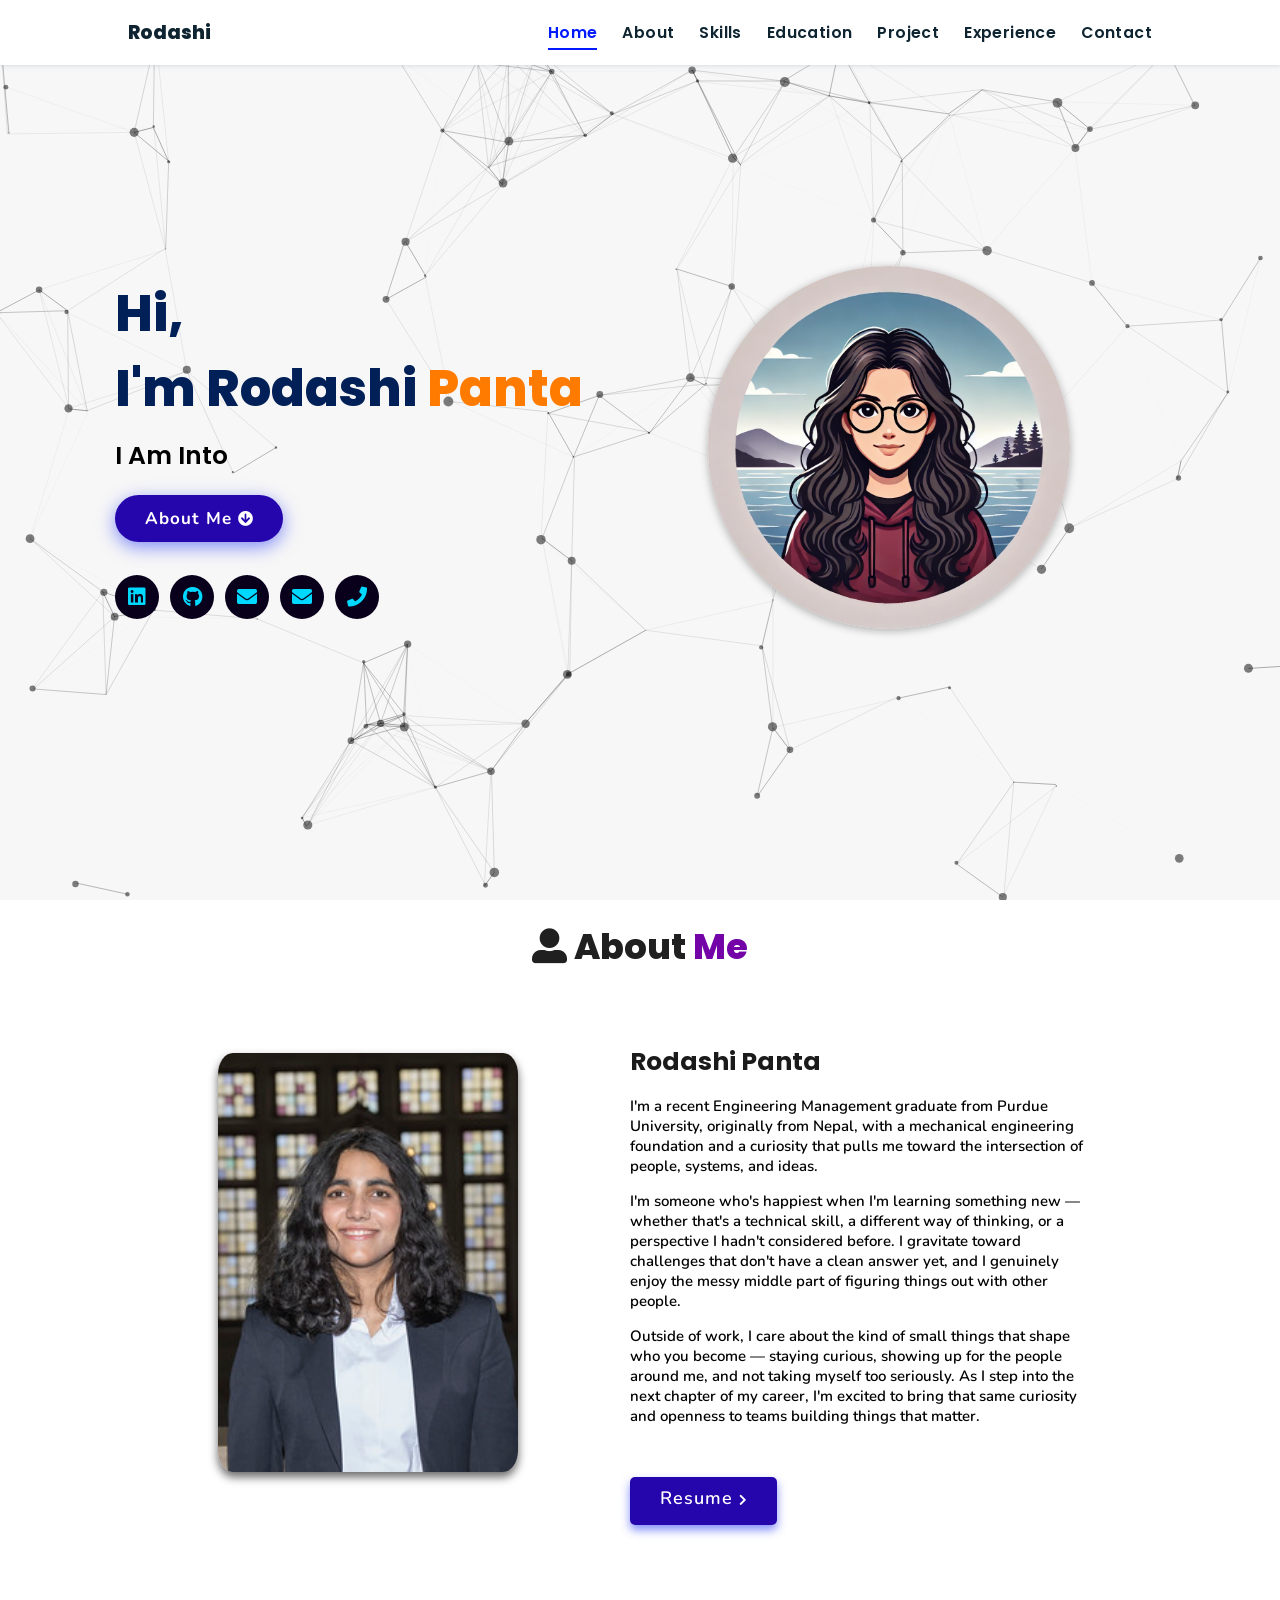
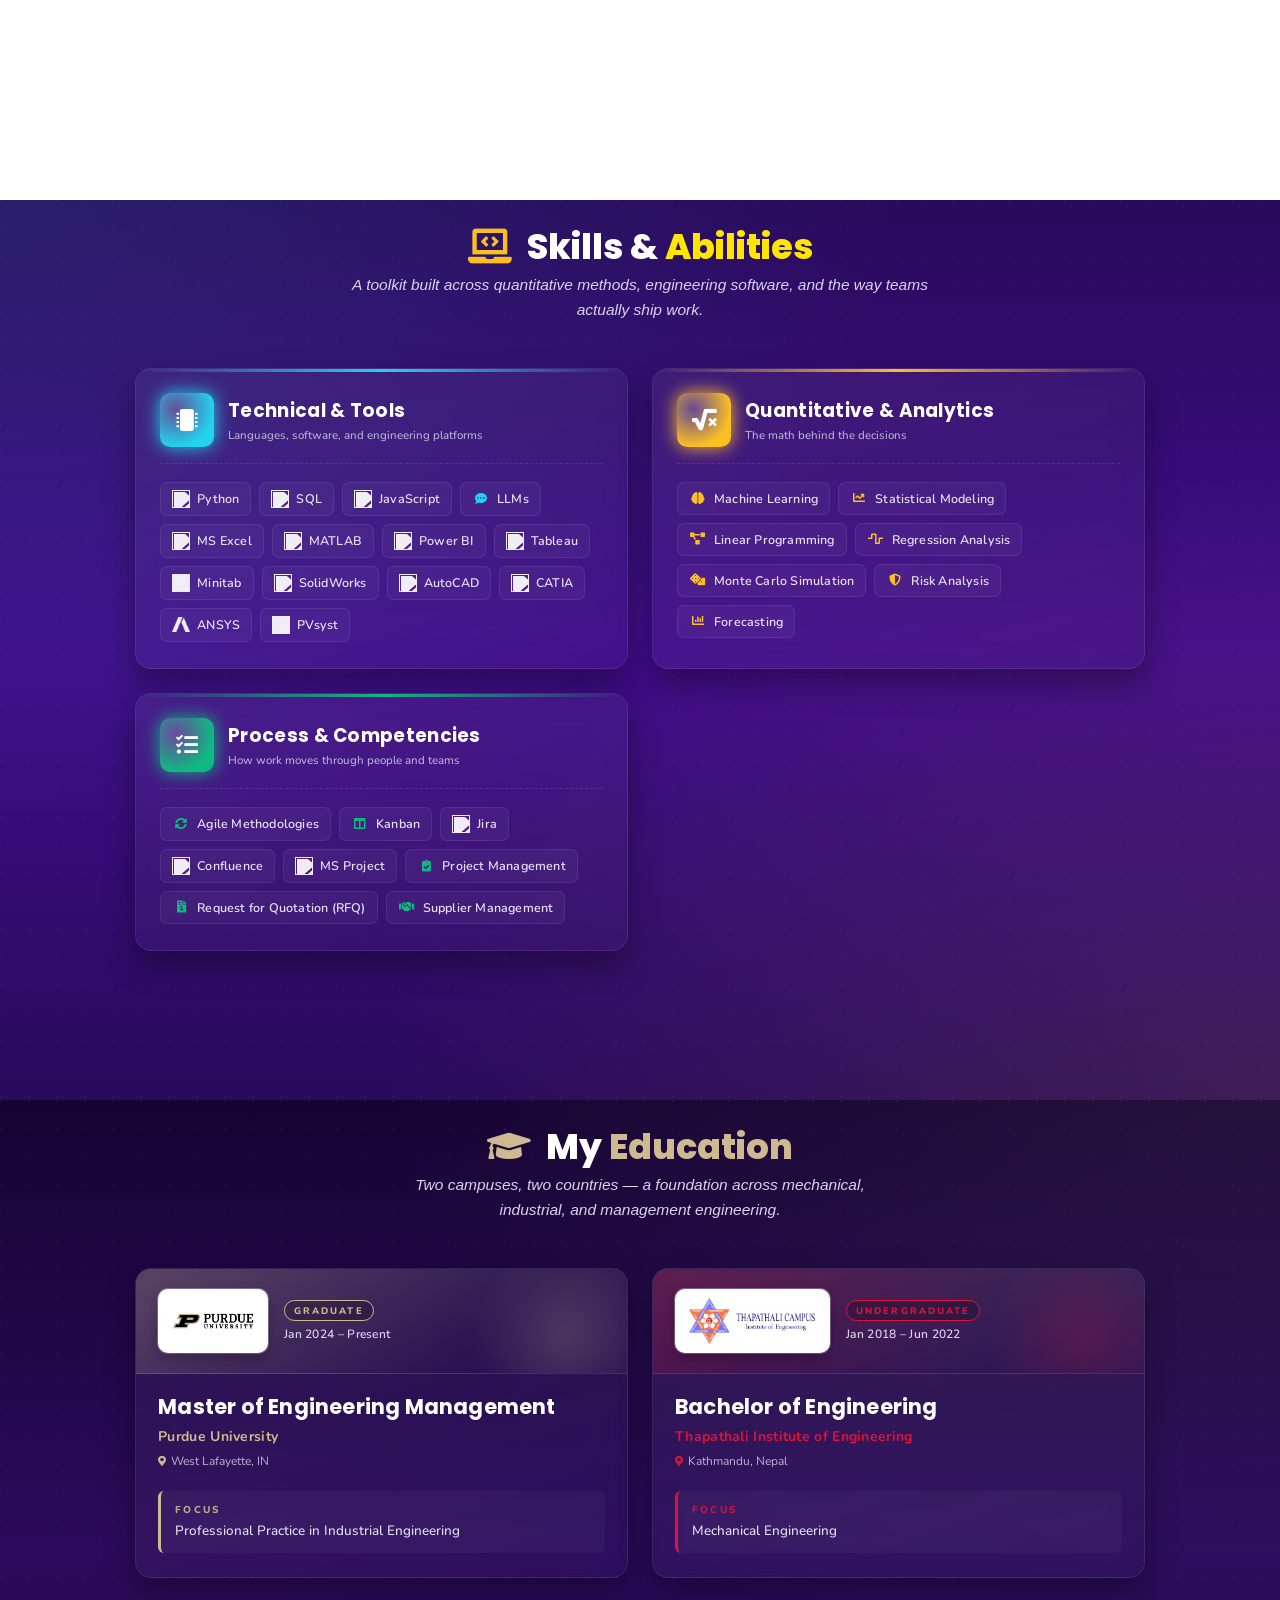
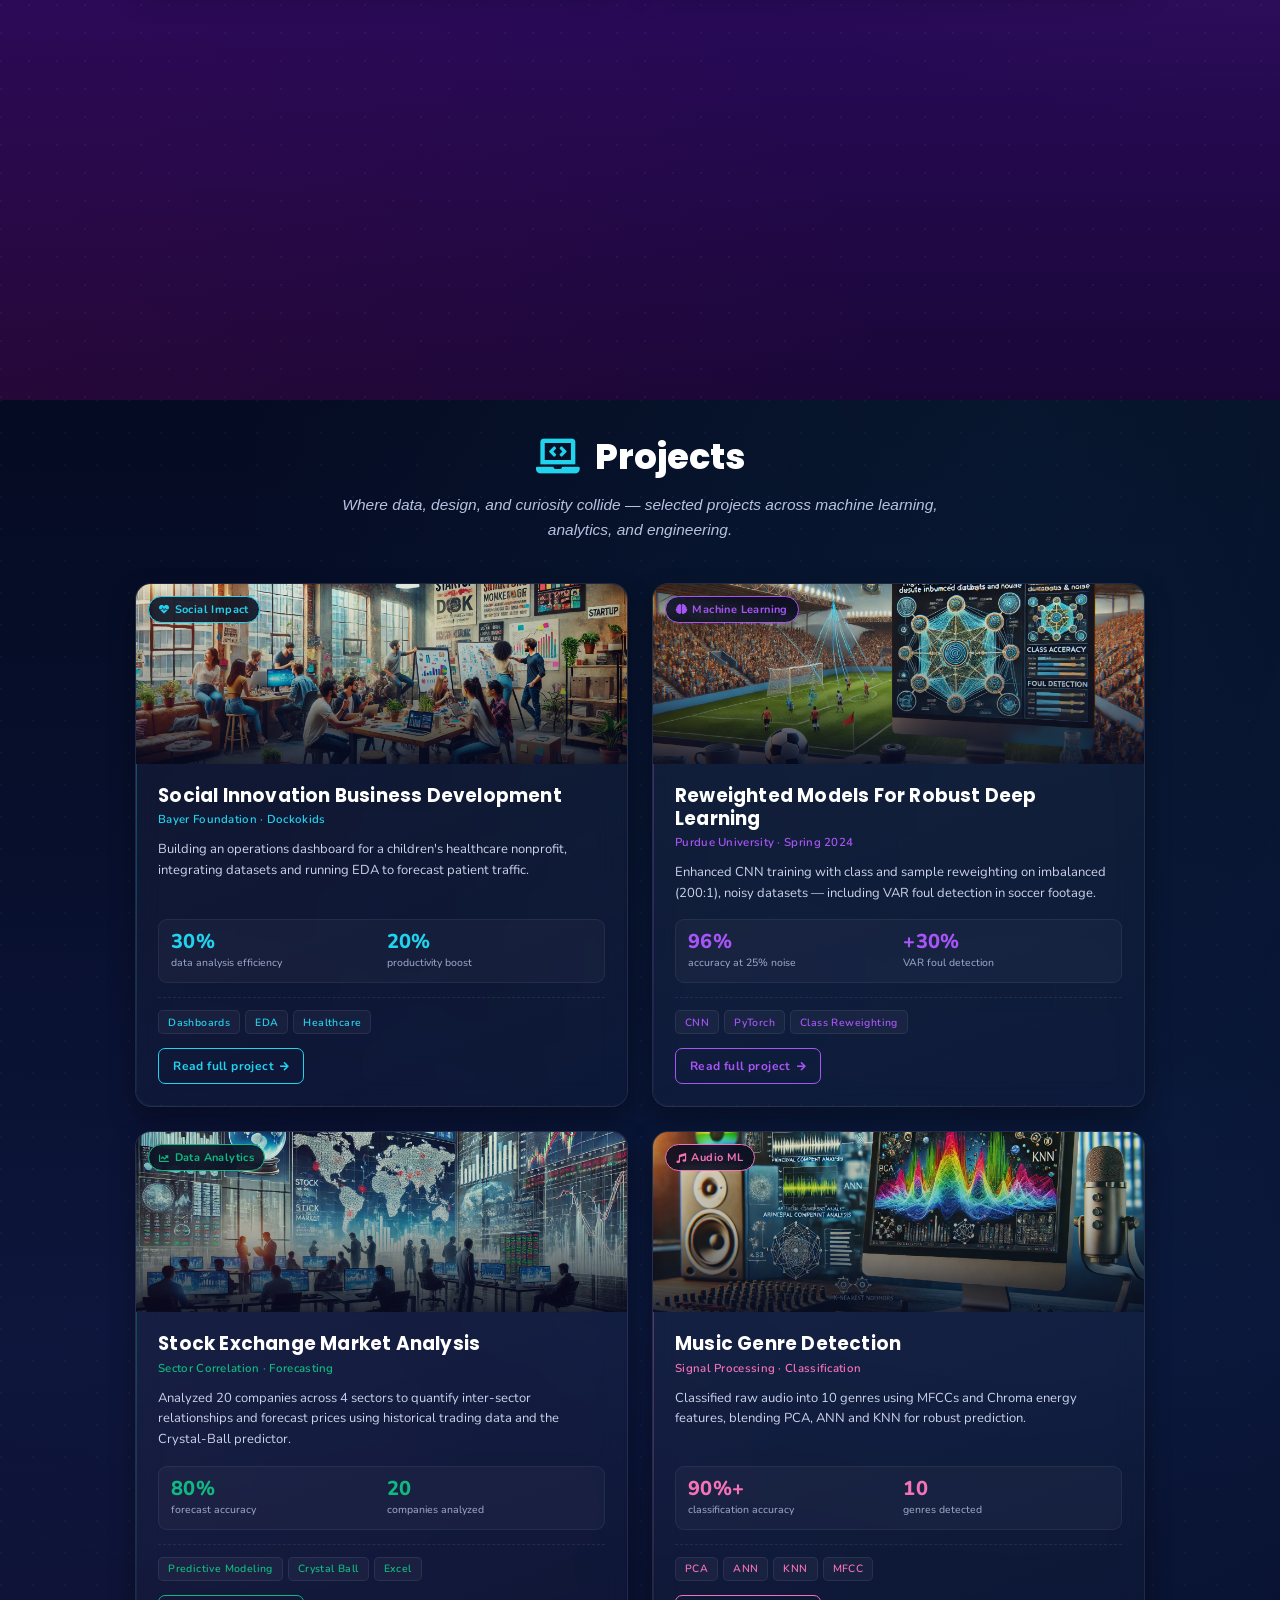
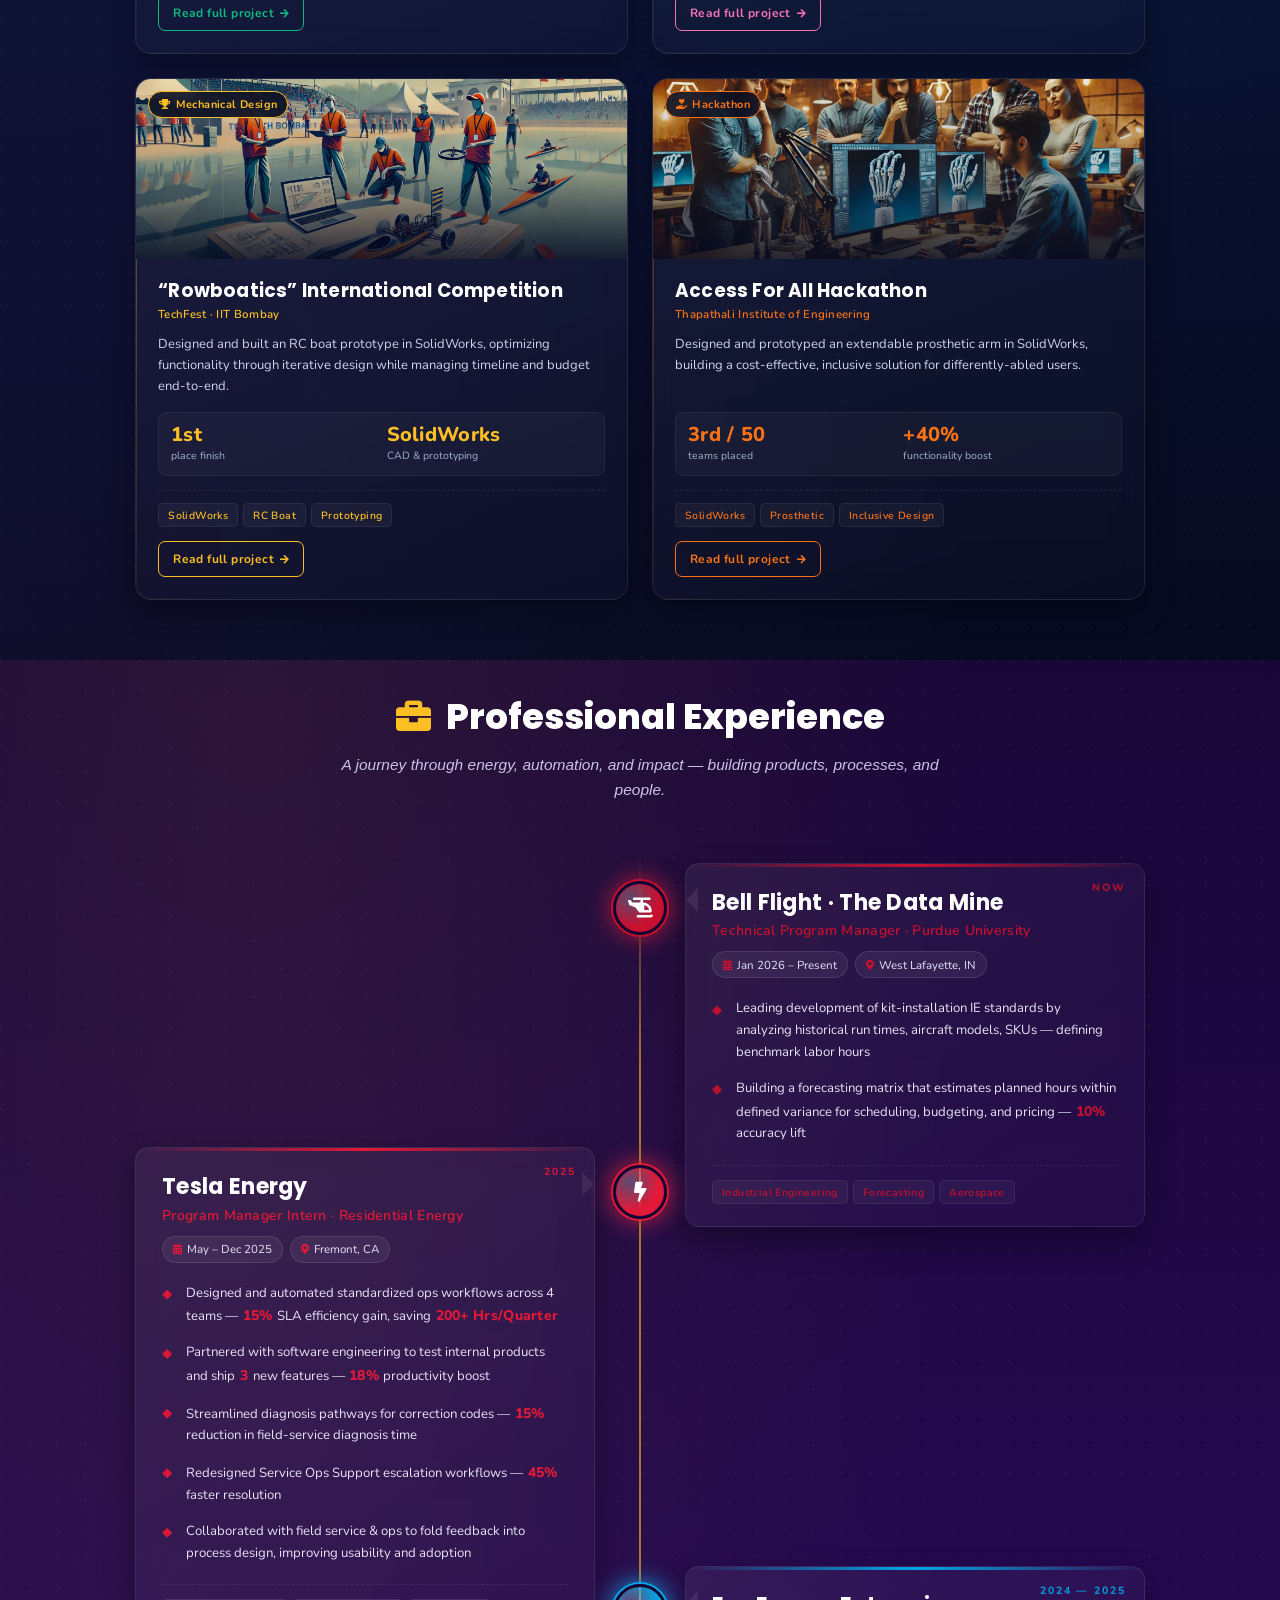
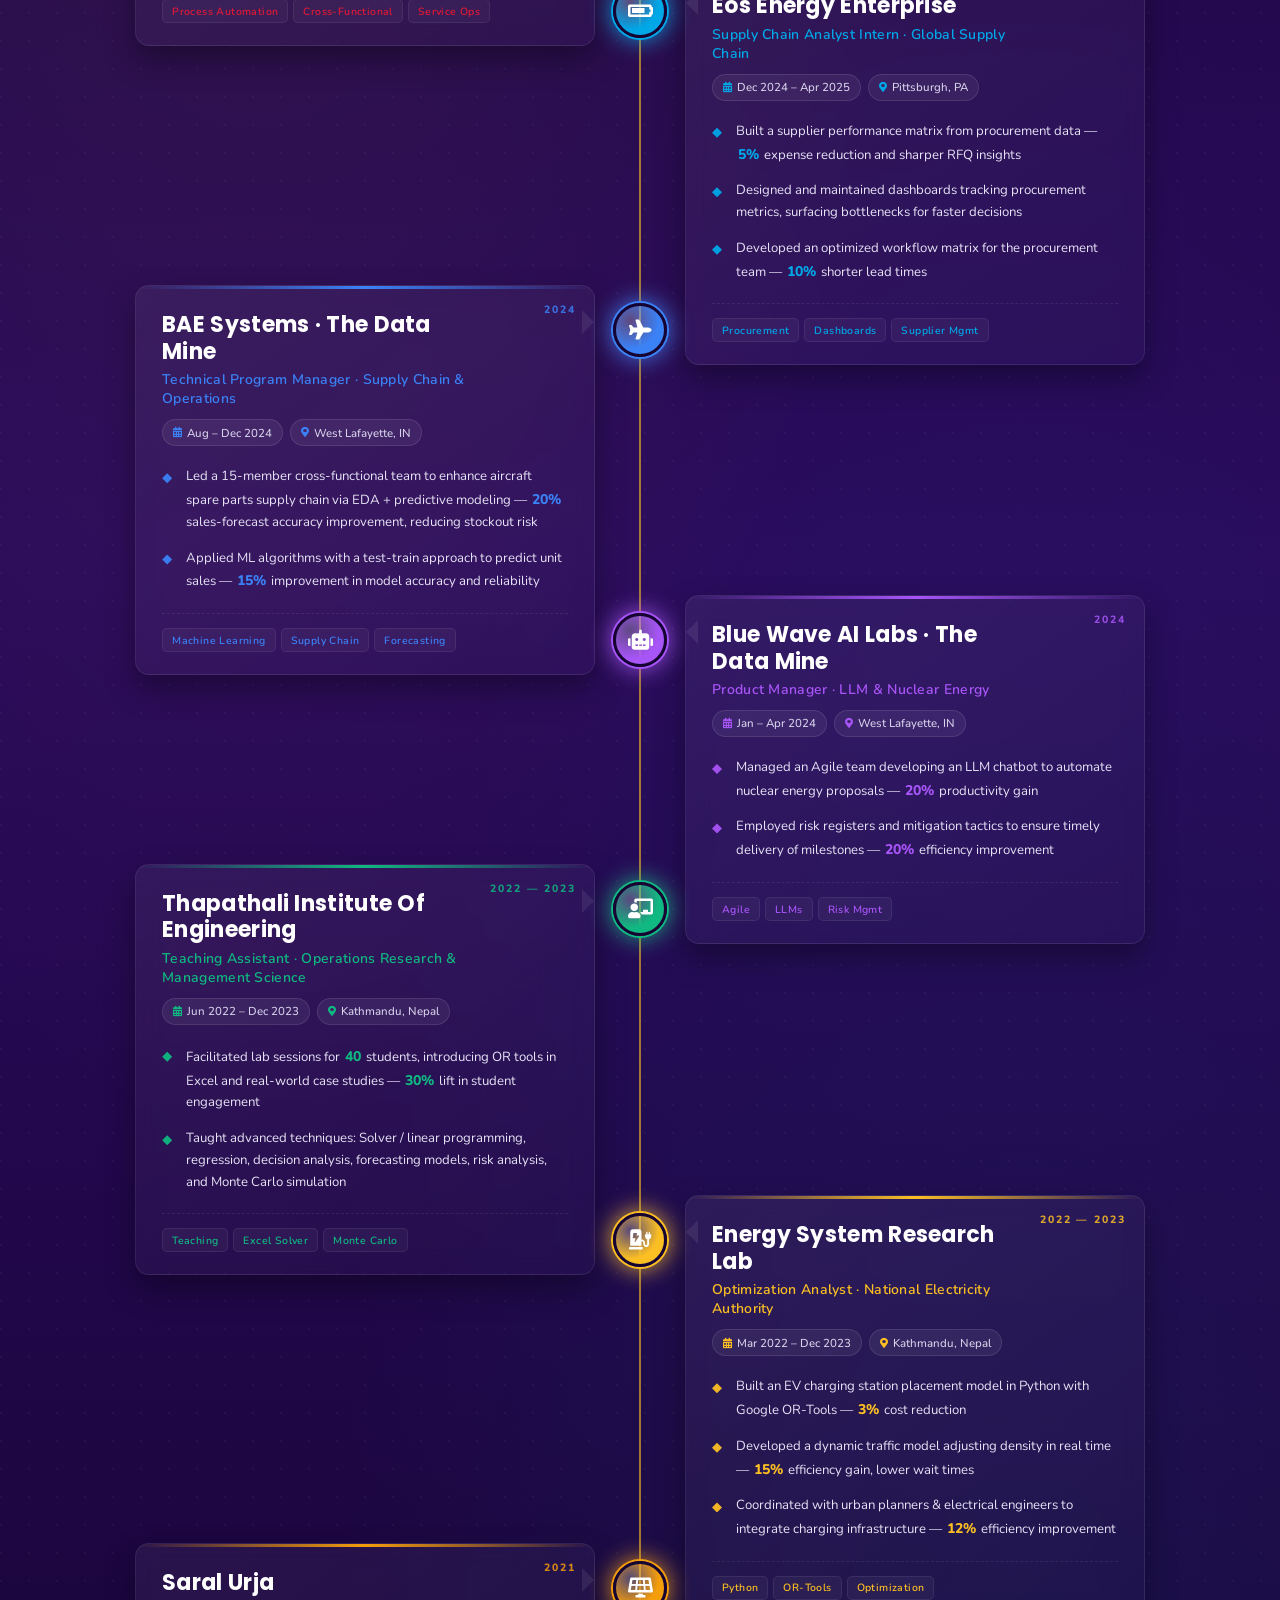
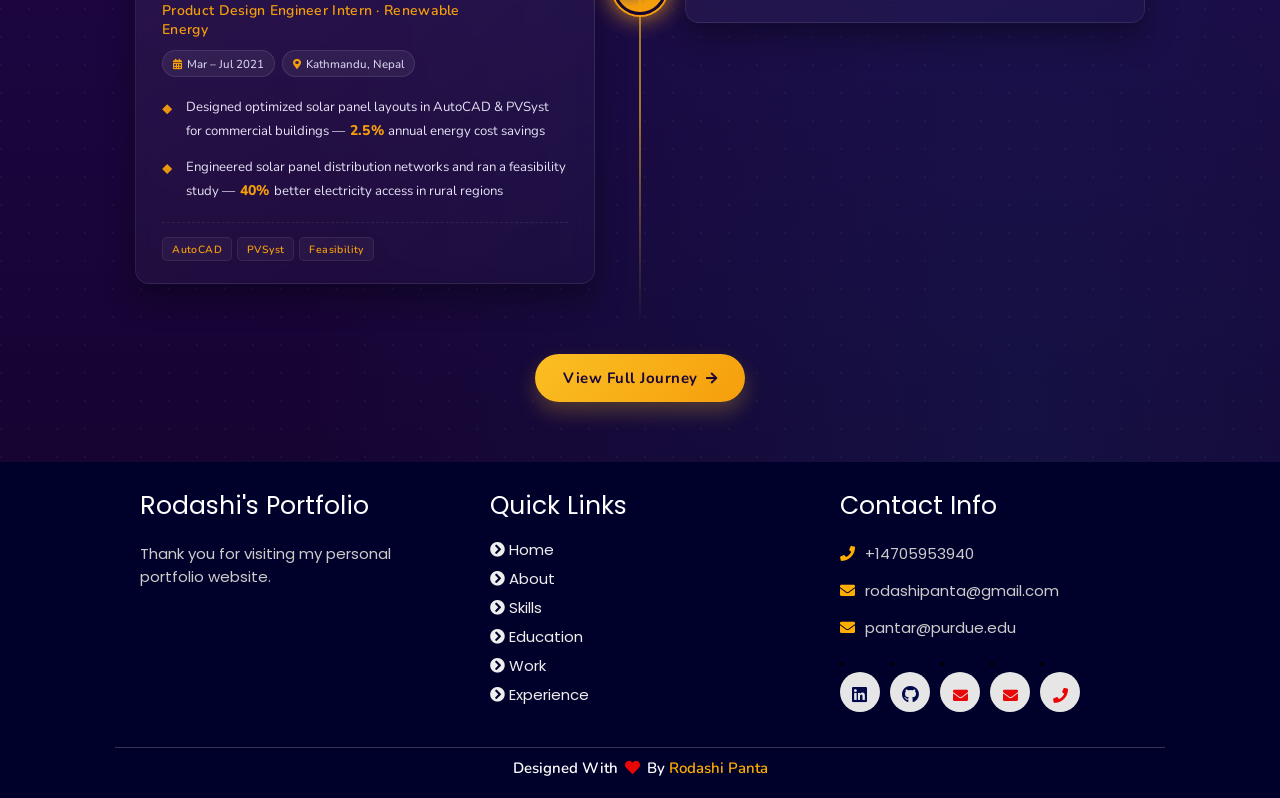
==== commit b6f07bfc: "Redesign education section + add resume PDF asset - Replace banner-photo cards with glass cards feat" ====
--- a/index.html
+++ b/index.html
@@ -103,7 +103,7 @@
         </div>-->
         
         <div class="resumebtn">
-            <a href=".\assets\doocuments\Rodashi Pant resume SWE.pdf" target="_blank" class="btn"><span>Resume</span>
+            <a href=".\assets\doocuments\Rodashi_Panta_Final_Resume.pdf" target="_blank" class="btn"><span>Resume</span>
                 <i class="fas fa-chevron-right"></i>
             </a>
         </div>
@@ -196,37 +196,57 @@
 <!-- education section starts -->
 <section class="education" id="education">
 
-  <h1 class="heading"><i class="fas fa-graduation-cap"></i> My <span>Education</span></h1>
-
-    <!--<p class="qoute">Education is not the learning of facts, but the training of the mind to think.</p>-->
-
-    <div class="box-container">
-
-    <div class="box">
-        <div class="image">
-        <img draggable="false" src="./assets/images/educat/college.png" alt="">
-        </div>
-        <div class="content">
-        <h3>Masters in Engineering Management</h3>
-        <p>Purdue University, West Lafayette,IN</p>
-        <h4>2024-Present</h4>
-        </div>
-    </div>
-
-    <div class="box">
-      <div class="image">
-      <img src="./assets/images/educat/school.jpg" width="100" height= "80">
-      </div>
-      <div class="content">
-      <h3>Bachelors in Mechanical Engineering</h3>
-      <p>Institute of Engineering, Thapathali Campus</p>
-      <h4>2018-2022</h4>
-      </div>
-    </div>
-
-</div>
+  <h2 class="heading"><i class="fas fa-graduation-cap"></i> My <span>Education</span></h2>
+  <p class="education-intro">Two campuses, two countries &mdash; a foundation across mechanical, industrial, and management engineering.</p>
+
+  <div class="edu-grid">
+
+    <article class="edu-card" style="--accent:#CFB991;">
+      <div class="edu-head">
+        <div class="edu-logo-wrap">
+          <img class="edu-logo" draggable="false" src="./assets/images/educat/college.png" alt="Purdue University" />
+        </div>
+        <div class="edu-meta">
+          <span class="edu-status">Graduate</span>
+          <span class="edu-period">Jan 2024 &ndash; Present</span>
+        </div>
+      </div>
+      <div class="edu-body">
+        <h3 class="edu-degree">Master of Engineering Management</h3>
+        <p class="edu-org">Purdue University</p>
+        <p class="edu-loc"><i class="fas fa-map-marker-alt"></i> West Lafayette, IN</p>
+        <div class="edu-focus">
+          <span class="edu-focus-label">Focus</span>
+          <p>Professional Practice in Industrial Engineering</p>
+        </div>
+      </div>
+    </article>
+
+    <article class="edu-card" style="--accent:#DC143C;">
+      <div class="edu-head">
+        <div class="edu-logo-wrap">
+          <img class="edu-logo" draggable="false" src="./assets/images/educat/school.jpg" alt="Thapathali Institute of Engineering" />
+        </div>
+        <div class="edu-meta">
+          <span class="edu-status">Undergraduate</span>
+          <span class="edu-period">Jan 2018 &ndash; Jun 2022</span>
+        </div>
+      </div>
+      <div class="edu-body">
+        <h3 class="edu-degree">Bachelor of Engineering</h3>
+        <p class="edu-org">Thapathali Institute of Engineering</p>
+        <p class="edu-loc"><i class="fas fa-map-marker-alt"></i> Kathmandu, Nepal</p>
+        <div class="edu-focus">
+          <span class="edu-focus-label">Focus</span>
+          <p>Mechanical Engineering</p>
+        </div>
+      </div>
+    </article>
+
+  </div>
+
 </section>
-<!-- education section ends -->5
+<!-- education section ends -->
 
 
 <!-- work project section starts -->
--- a/assets/css/style.css
+++ b/assets/css/style.css
@@ -622,111 +622,219 @@
 }
 /* skills section ends */
 
-/* education section starts */
+/* ===== Education section (redesigned) ===== */
 .education {
-  background: #e5ecfb;
-  min-height: 80vh;
-}
-.education .qoute {
-  font-size: 1.5rem;
+  background:
+    radial-gradient(ellipse at 100% 0%, rgba(207,185,145,0.08), transparent 50%),
+    radial-gradient(ellipse at 0% 100%, rgba(220,20,60,0.06), transparent 50%),
+    linear-gradient(to bottom, #160433 0%, #2a0a5c 50%, #1a0738 100%);
+  position: relative;
+  overflow: hidden;
+  padding-bottom: 6rem;
+}
+.education::before {
+  content: '';
+  position: absolute;
+  inset: 0;
+  background-image: radial-gradient(circle at 1px 1px, rgba(255,255,255,0.04) 1px, transparent 0);
+  background-size: 28px 28px;
+  pointer-events: none;
+}
+.education h2.heading {
+  color: #fff;
+  position: relative;
+  z-index: 1;
+}
+.education .heading i { color: #CFB991; margin-right: 0.8rem; }
+.education .heading span { color: #CFB991; }
+
+.education-intro {
   text-align: center;
-  font-family: "Nunito", sans-serif;
+  color: #d8d3ec;
+  font-size: 1.55rem;
+  font-style: italic;
+  font-family: 'Nunito', sans-serif;
+  text-transform: none;
+  max-width: 52rem;
+  margin: 0 auto 4.5rem;
+  line-height: 1.6;
+  position: relative;
+  z-index: 1;
+}
+
+.edu-grid {
+  display: grid;
+  grid-template-columns: repeat(auto-fit, minmax(36rem, 1fr));
+  gap: 2.4rem;
+  max-width: 1100px;
+  margin: 0 auto;
+  padding: 0 2rem;
+  position: relative;
+  z-index: 1;
+}
+
+.edu-card {
+  position: relative;
+  background: linear-gradient(160deg, rgba(255,255,255,0.06), rgba(255,255,255,0.02));
+  backdrop-filter: blur(14px);
+  -webkit-backdrop-filter: blur(14px);
+  border: 1px solid rgba(255,255,255,0.08);
+  border-radius: 1.6rem;
+  overflow: hidden;
+  display: flex;
+  flex-direction: column;
+  box-shadow: 0 1.4rem 3rem rgba(0,0,0,0.35);
+  transition: transform .4s cubic-bezier(.2,.8,.2,1), border-color .4s ease, box-shadow .4s ease;
+}
+.edu-card:hover {
+  transform: translateY(-6px);
+  border-color: var(--accent);
+  box-shadow: 0 2.4rem 4.4rem rgba(0,0,0,0.5), 0 0 0 1px var(--accent);
+}
+
+.edu-head {
+  position: relative;
+  display: flex;
+  align-items: center;
+  gap: 1.6rem;
+  padding: 2rem 2.2rem;
+  background:
+    linear-gradient(135deg, color-mix(in srgb, var(--accent) 25%, transparent), transparent 70%),
+    linear-gradient(180deg, rgba(255,255,255,0.04), rgba(255,255,255,0));
+  border-bottom: 1px solid rgba(255,255,255,0.08);
+  overflow: hidden;
+}
+.edu-head::before {
+  content: '';
+  position: absolute;
+  top: -40%;
+  right: -10%;
+  width: 22rem;
+  height: 22rem;
+  background: radial-gradient(circle, color-mix(in srgb, var(--accent) 35%, transparent), transparent 60%);
+  pointer-events: none;
+  opacity: 0.55;
+}
+.edu-logo-wrap {
+  position: relative;
+  z-index: 2;
+  flex-shrink: 0;
+  height: 6.4rem;
+  padding: 0.9rem 1.4rem;
+  background: #fff;
+  border-radius: 1rem;
+  display: flex;
+  align-items: center;
+  justify-content: center;
+  box-shadow: 0 0.6rem 1.4rem rgba(0,0,0,0.25), 0 0 0 1px rgba(255,255,255,0.3);
+}
+.edu-logo {
+  display: block;
+  height: 4.6rem;
+  width: auto;
+  max-width: 18rem;
+  object-fit: contain;
+}
+.edu-meta {
+  position: relative;
+  z-index: 2;
+  display: flex;
+  flex-direction: column;
+  gap: 0.5rem;
+  align-items: flex-start;
+}
+.edu-status {
+  font-size: 0.95rem;
+  font-weight: 800;
+  letter-spacing: 0.22em;
+  text-transform: uppercase;
+  color: var(--accent);
+  padding: 0.3rem 0.9rem;
+  border: 1px solid var(--accent);
+  border-radius: 999px;
+  font-family: 'Nunito', sans-serif;
+  background: rgba(0,0,0,0.2);
+}
+.edu-period {
+  font-size: 1.2rem;
+  color: #d8d3ec;
+  font-family: 'Nunito', sans-serif;
+  text-transform: none;
   font-weight: 600;
-  margin-top: 0.5rem;
-}
-.education .box-container {
-  display: flex;
-  flex-wrap: wrap;
-  justify-content: center;
+  letter-spacing: 0.3px;
+}
+
+.edu-body {
+  padding: 2rem 2.2rem 2.4rem;
+  display: flex;
+  flex-direction: column;
+  gap: 0.6rem;
+  flex: 1;
+}
+.edu-degree {
+  font-size: 2.1rem;
+  font-weight: 700;
+  color: #fff;
+  margin: 0;
+  line-height: 1.2;
+  letter-spacing: 0.2px;
+  text-transform: none;
+}
+.edu-org {
+  font-size: 1.4rem;
+  color: var(--accent);
+  font-weight: 700;
+  font-family: 'Nunito', sans-serif;
+  text-transform: none;
+  margin: 0.2rem 0 0;
+  letter-spacing: 0.3px;
+}
+.edu-loc {
+  font-size: 1.2rem;
+  color: #b8b3d4;
+  font-family: 'Nunito', sans-serif;
+  text-transform: none;
+  margin: 0.1rem 0 0;
+  display: inline-flex;
   align-items: center;
-  flex-direction: column;
-}
-.education .box-container .box {
-  display: flex;
-  flex-direction: row;
-  width: 80%;
-  border-radius: 0.5rem;
-  box-shadow: 0.2rem 0.5rem 1rem rgba(0, 0, 0, 0.2);
-  text-align: center;
-  position: relative;
-  margin-top: 2rem;
-  overflow: hidden;
-  transition: 0.3s;
-  background: rgb(252, 252, 252);
-}
-.education .box-container .box:hover {
-  transform: scale(1.03);
-  box-shadow: 1rem 0.5rem 1.2rem rgba(0, 0, 0, 0.3);
-}
-.education .box-container .box .image {
-  flex: 1 1 20rem;
-  width: 100%;
-}
-.education .box-container .box img {
-  object-fit: cover;
-  position: relative;
-  width: 100%;
-  height: 100%;
-}
-.education .box-container .box .content {
-  position: relative;
-  display: flex;
-  flex-direction: column;
-  padding: 1rem;
-  flex-wrap: wrap;
-  flex: 1 1 70rem;
-}
-.education .box-container .box .content h3 {
-  font-size: 2.5rem;
-  color: #012970;
-  padding: 0.5rem 0;
-  font-weight: 600;
-  text-align: left;
-  margin-left: 1rem;
-}
-.education .box-container .box .content p {
-  font-size: 1.5rem;
-  margin-left: 1rem;
-  text-align: left;
-}
-.education h4 {
-  font-size: 2rem;
-  color: rgb(34, 109, 0);
-  text-align: left;
-  margin: 1rem;
-  font-family: "Nunito", sans-serif;
-  font-weight: 700;
-}
-
-/* education media queries starts*/
-@media screen and (max-width: 600px) {
-  .education .box-container .box {
-    flex-direction: column;
-    width: 100%;
-  }
-  .education .box-container .box .image {
-    width: 100%;
-    height: 25rem;
-  }
-  .education .box-container .box img {
-    width: 100%;
-  }
-  .education .box-container .box .content {
-    position: relative;
-    display: flex;
-    flex-direction: column;
-    padding: 1rem;
-    flex-wrap: wrap;
-    flex: 0;
-  }
-  .education .btns {
-    margin-top: 2rem;
-    margin-left: 1rem;
-    margin-right: 1rem;
-    flex-wrap: wrap;
-  }
-}
-/* education media queries ends*/
+  gap: 0.5rem;
+}
+.edu-loc i { color: var(--accent); font-size: 1.05rem; }
+
+.edu-focus {
+  margin-top: 1.6rem;
+  padding: 1.2rem 1.4rem;
+  background: rgba(255,255,255,0.03);
+  border-left: 3px solid var(--accent);
+  border-radius: 0.6rem;
+}
+.edu-focus-label {
+  display: block;
+  font-size: 1rem;
+  font-weight: 800;
+  color: var(--accent);
+  letter-spacing: 0.22em;
+  text-transform: uppercase;
+  font-family: 'Nunito', sans-serif;
+  margin-bottom: 0.4rem;
+  opacity: 0.9;
+}
+.edu-focus p {
+  font-size: 1.35rem;
+  color: #e6e2f5;
+  font-family: 'Nunito', sans-serif;
+  text-transform: none;
+  margin: 0;
+  font-weight: 500;
+  line-height: 1.5;
+}
+
+@media (max-width: 600px) {
+  .edu-grid { grid-template-columns: 1fr; gap: 2rem; padding: 0 1rem; }
+  .edu-degree { font-size: 1.85rem; }
+  .edu-head { padding: 1.6rem 1.8rem; }
+  .edu-body { padding: 1.6rem 1.8rem 2rem; }
+}
 /* education section ends */
 
 /* ===== Projects section (redesigned) ===== */
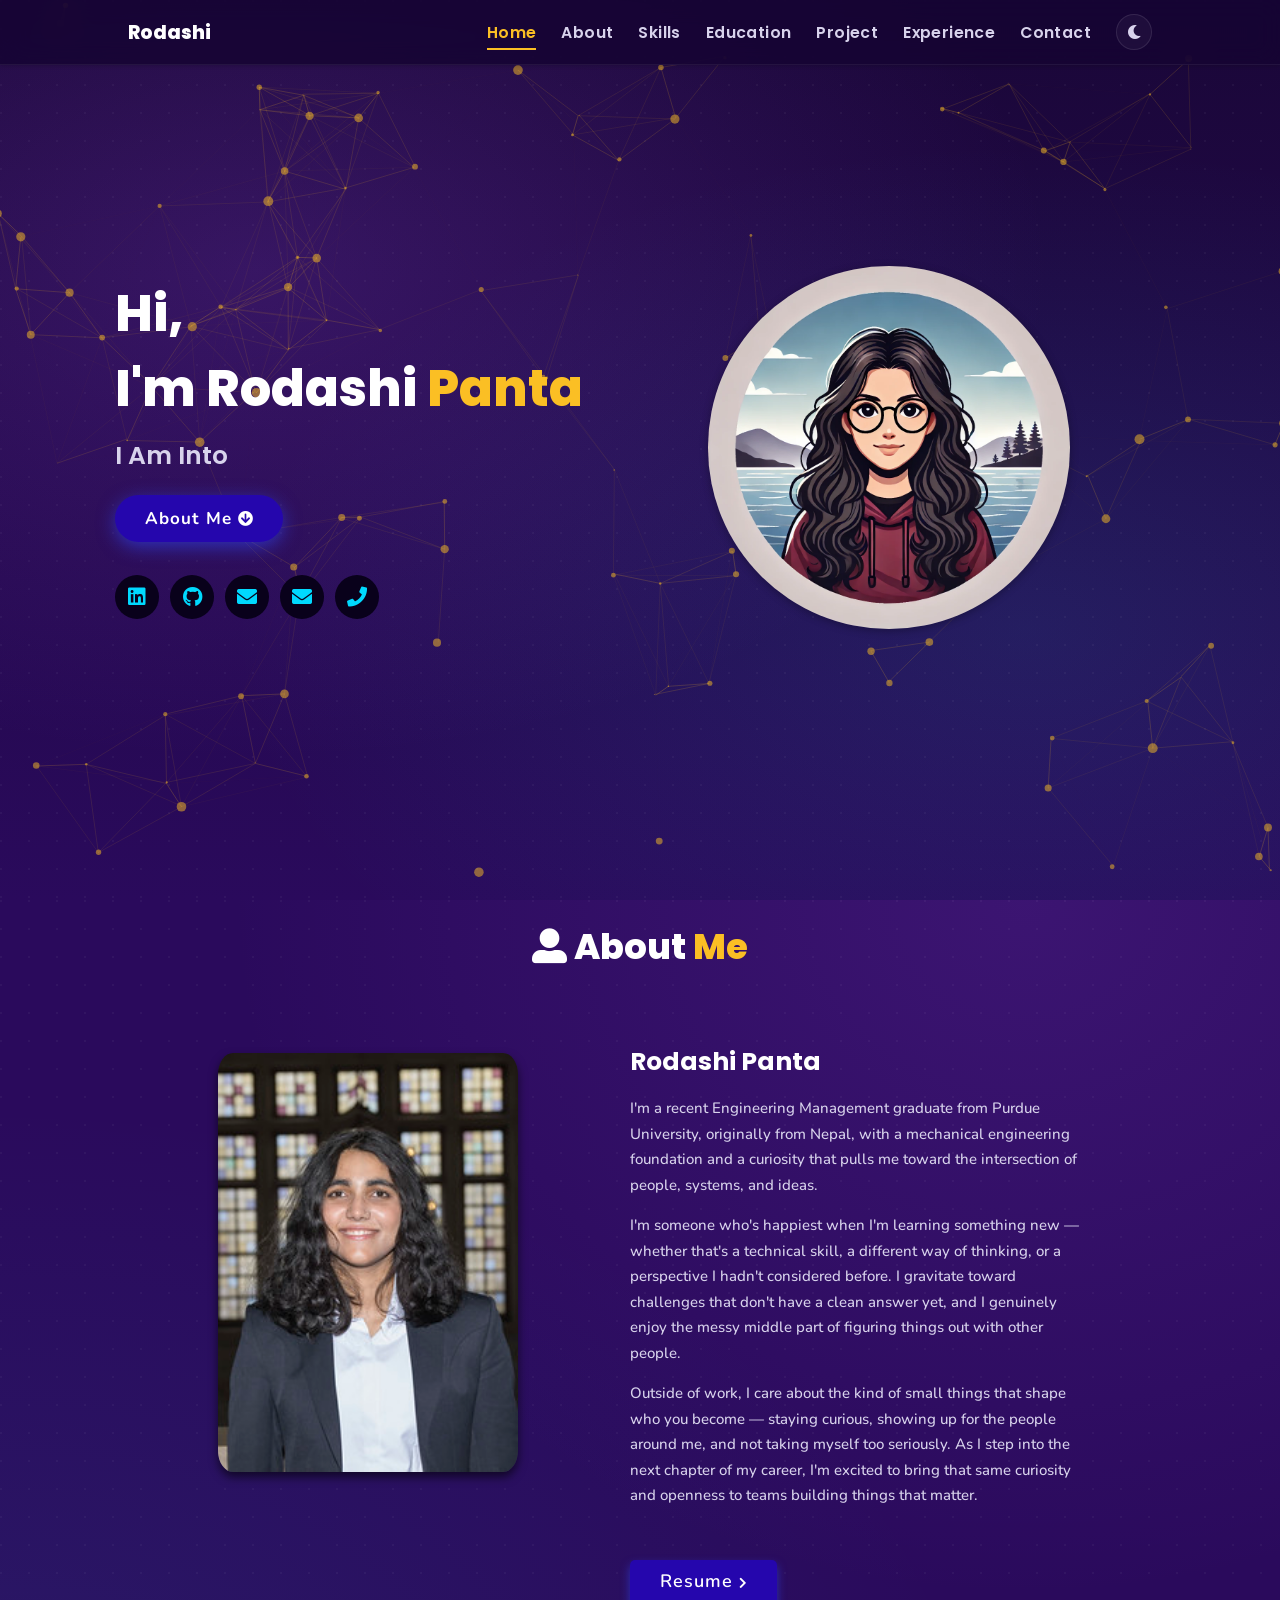
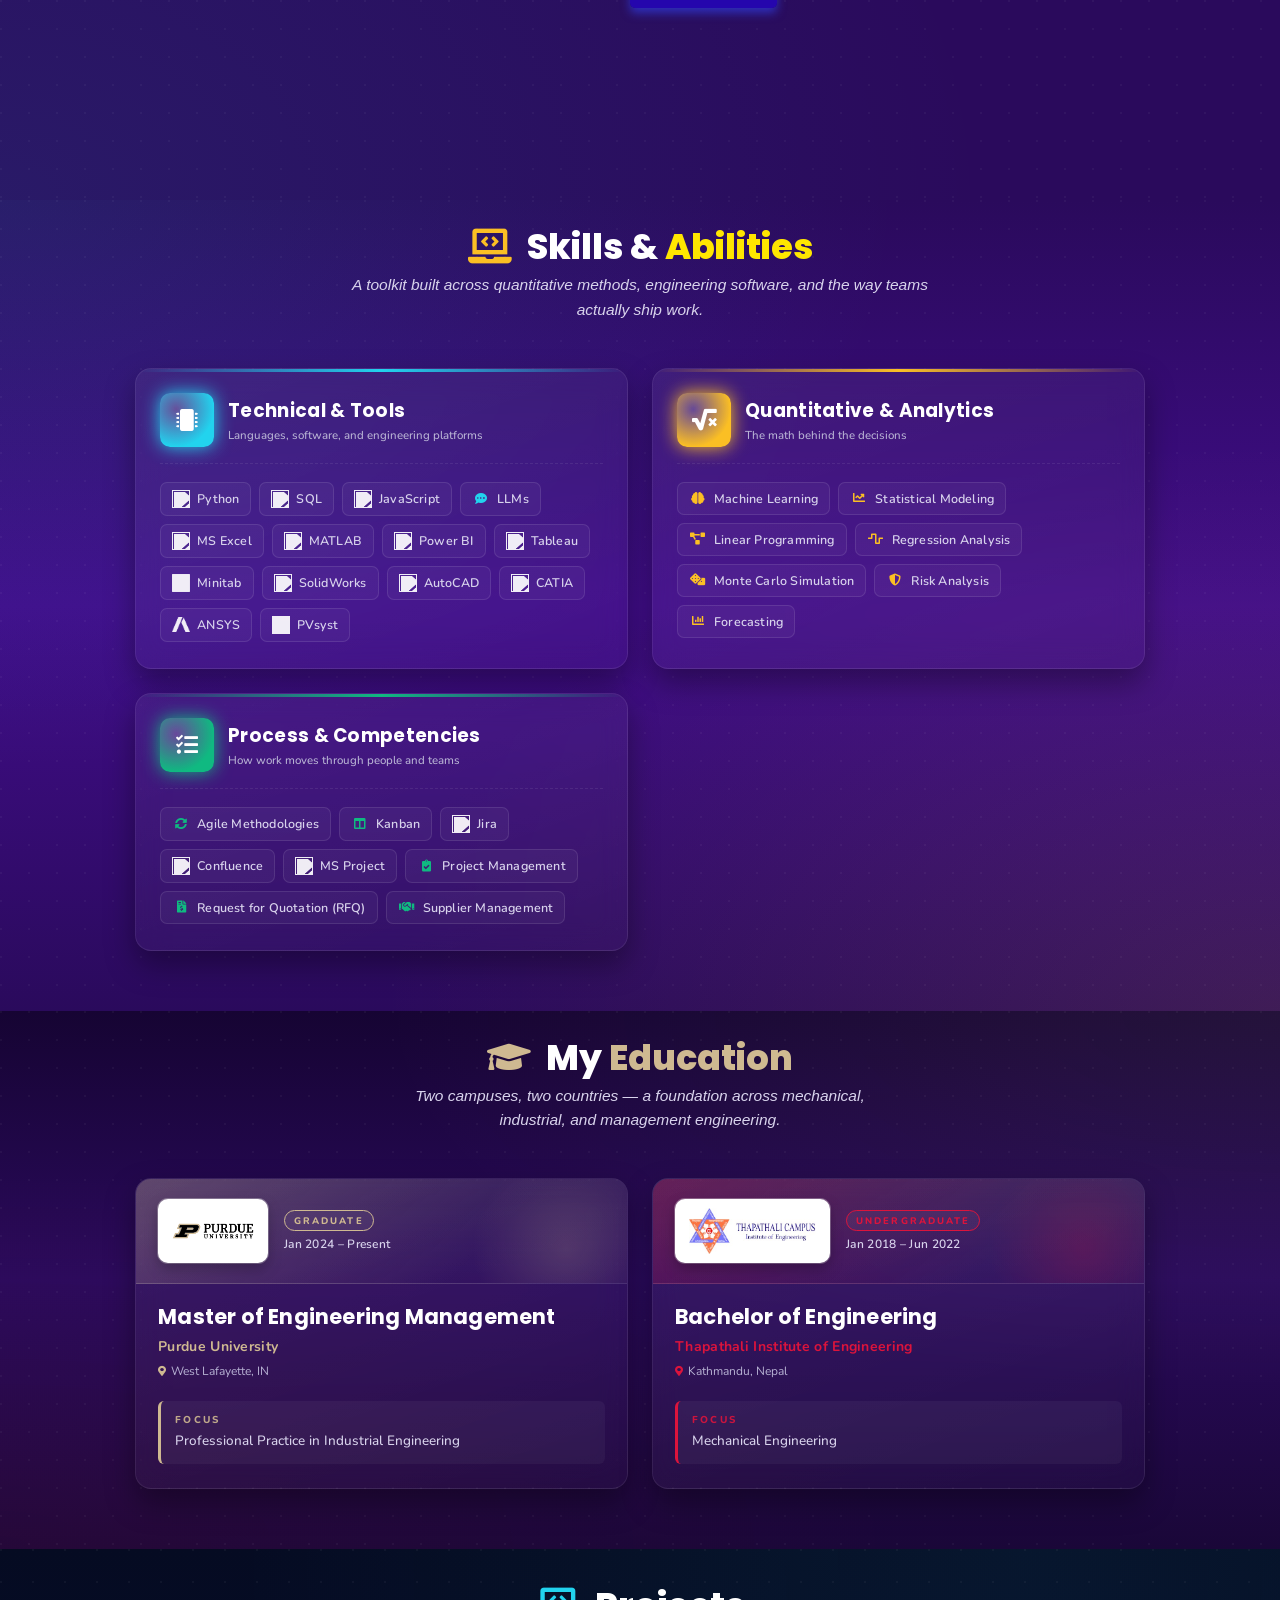
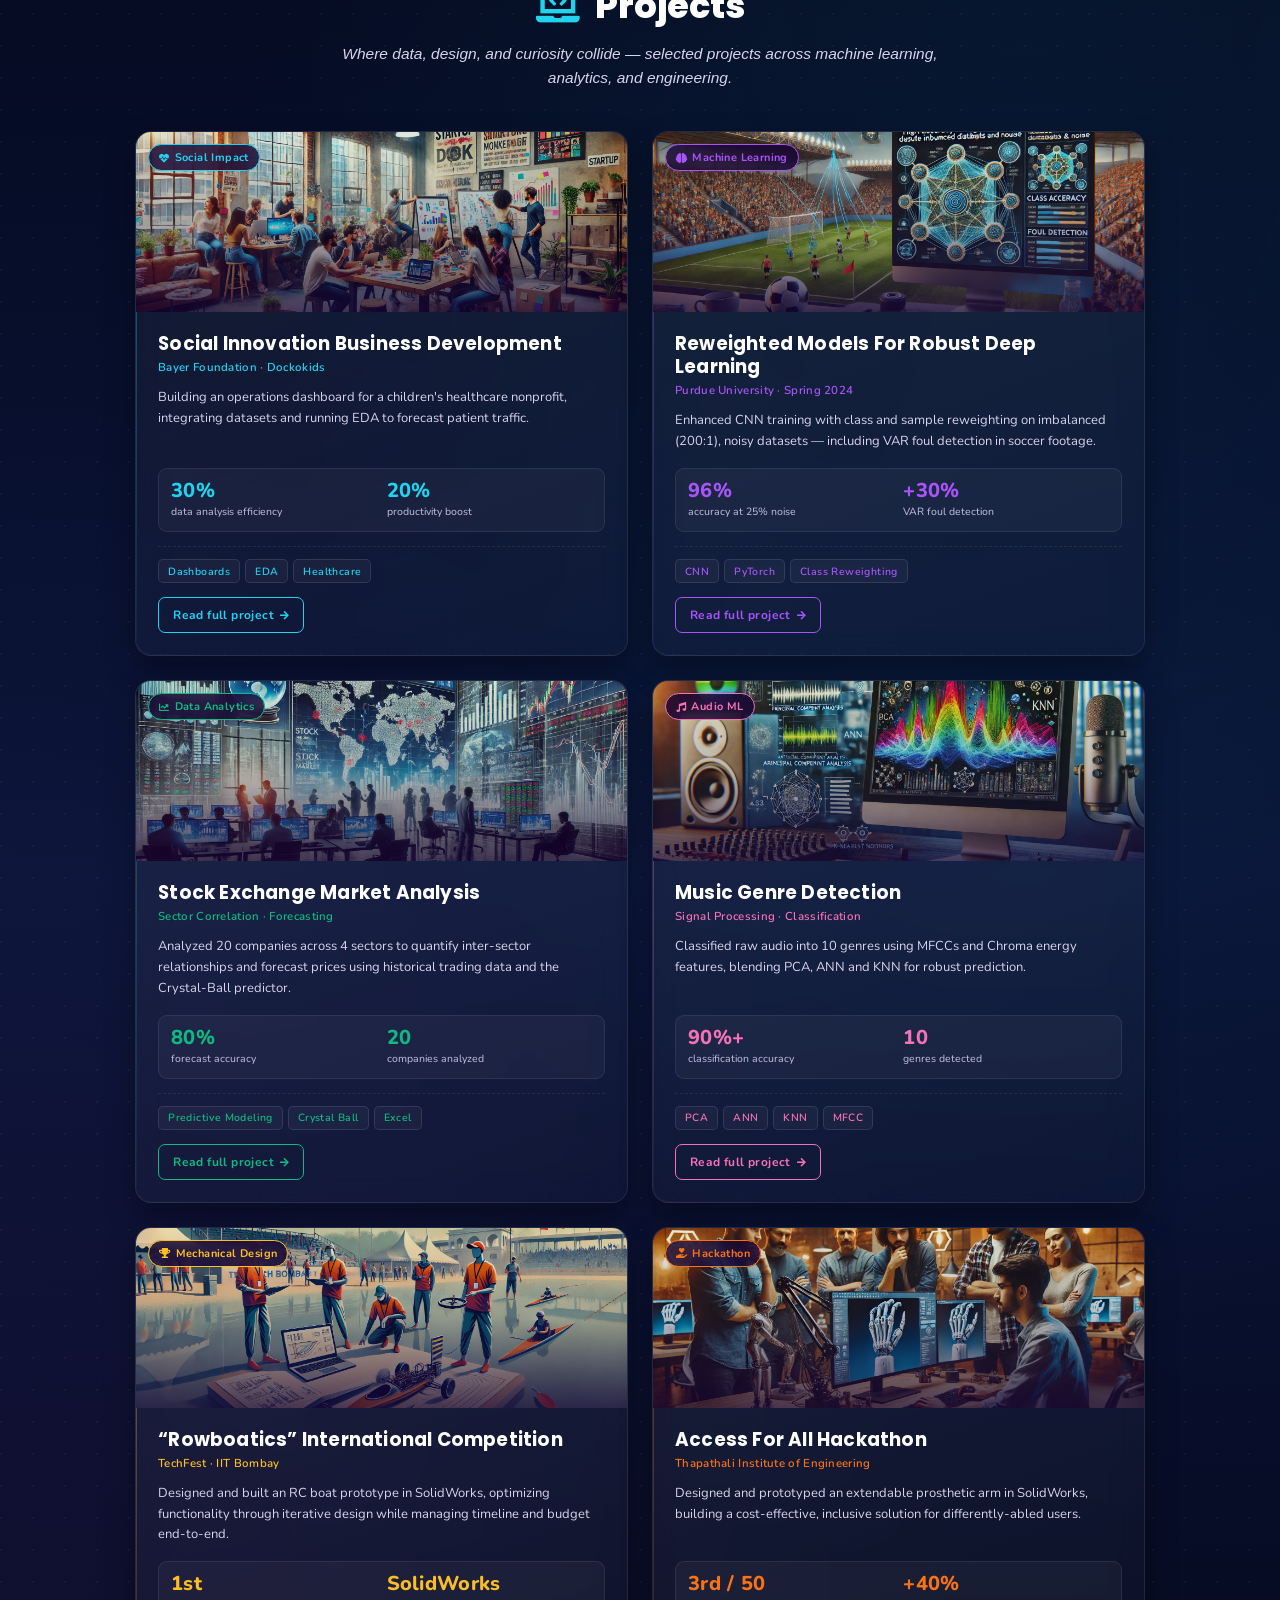
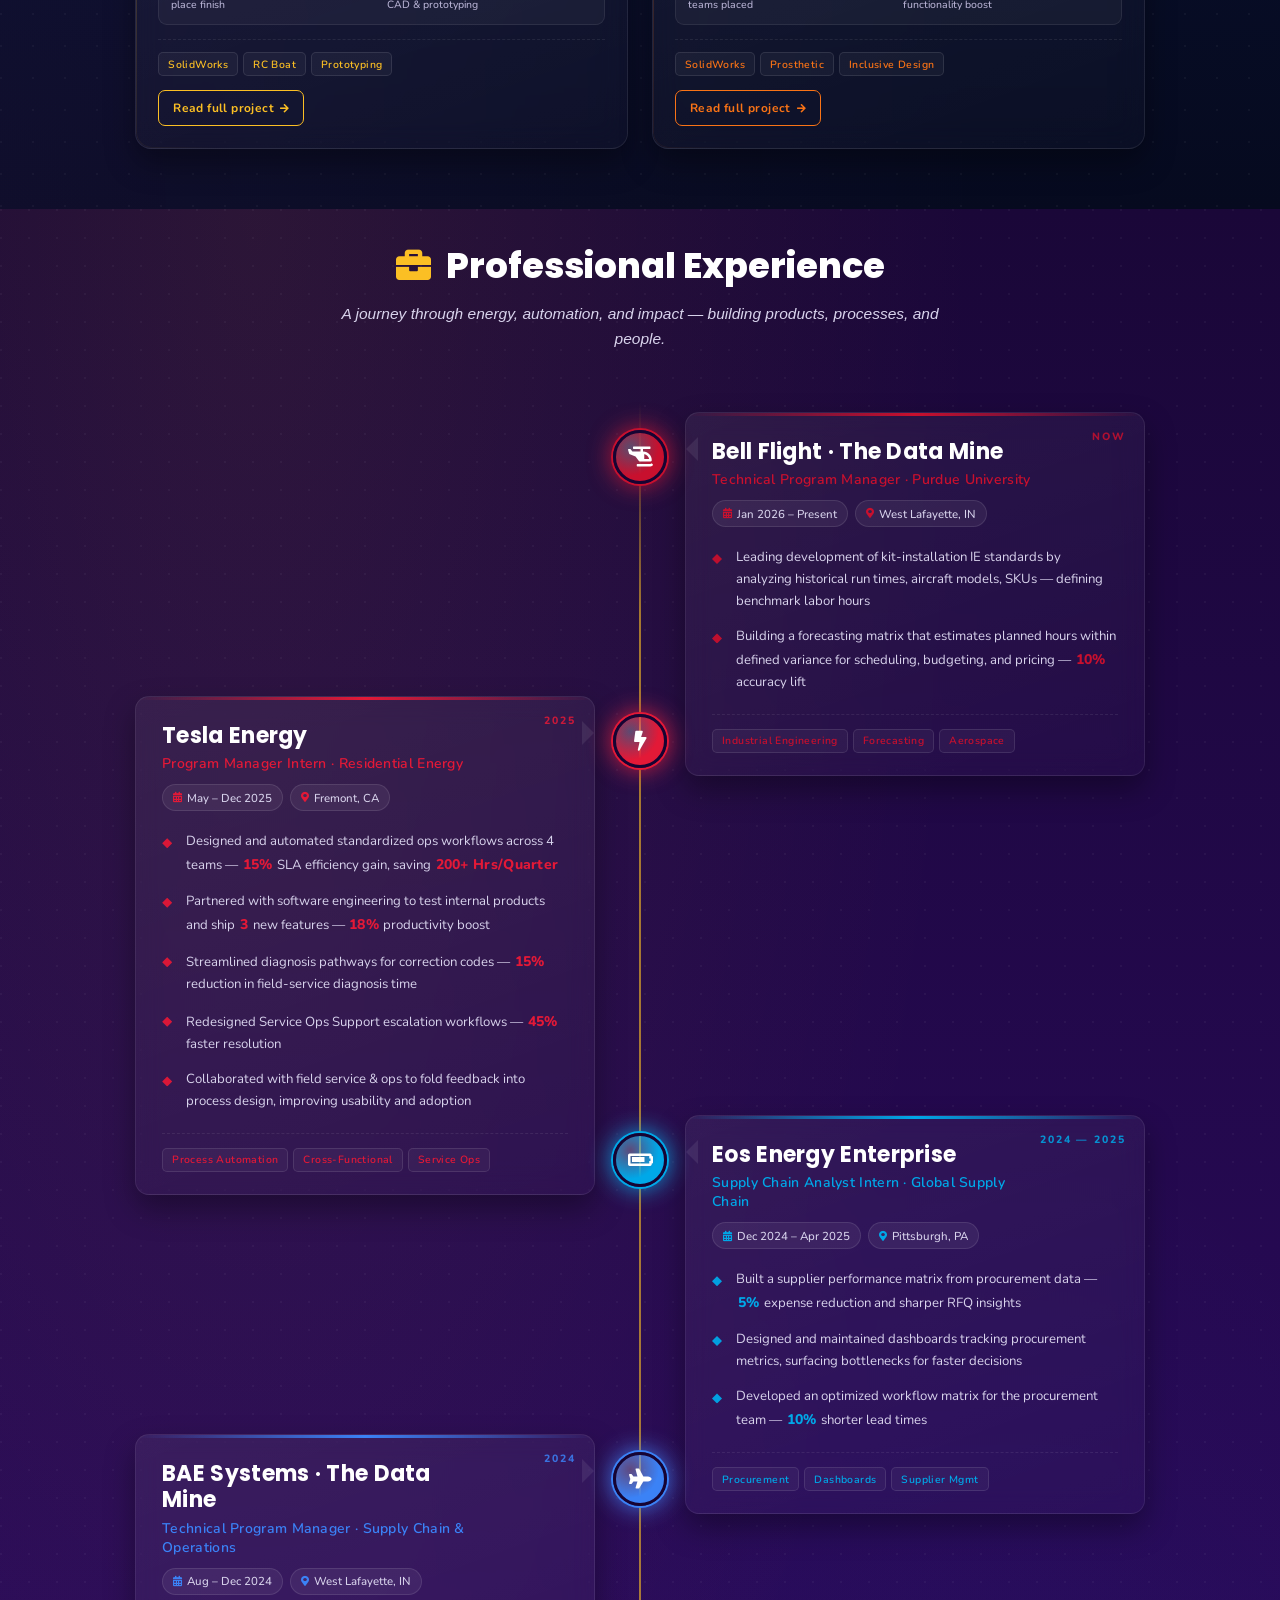
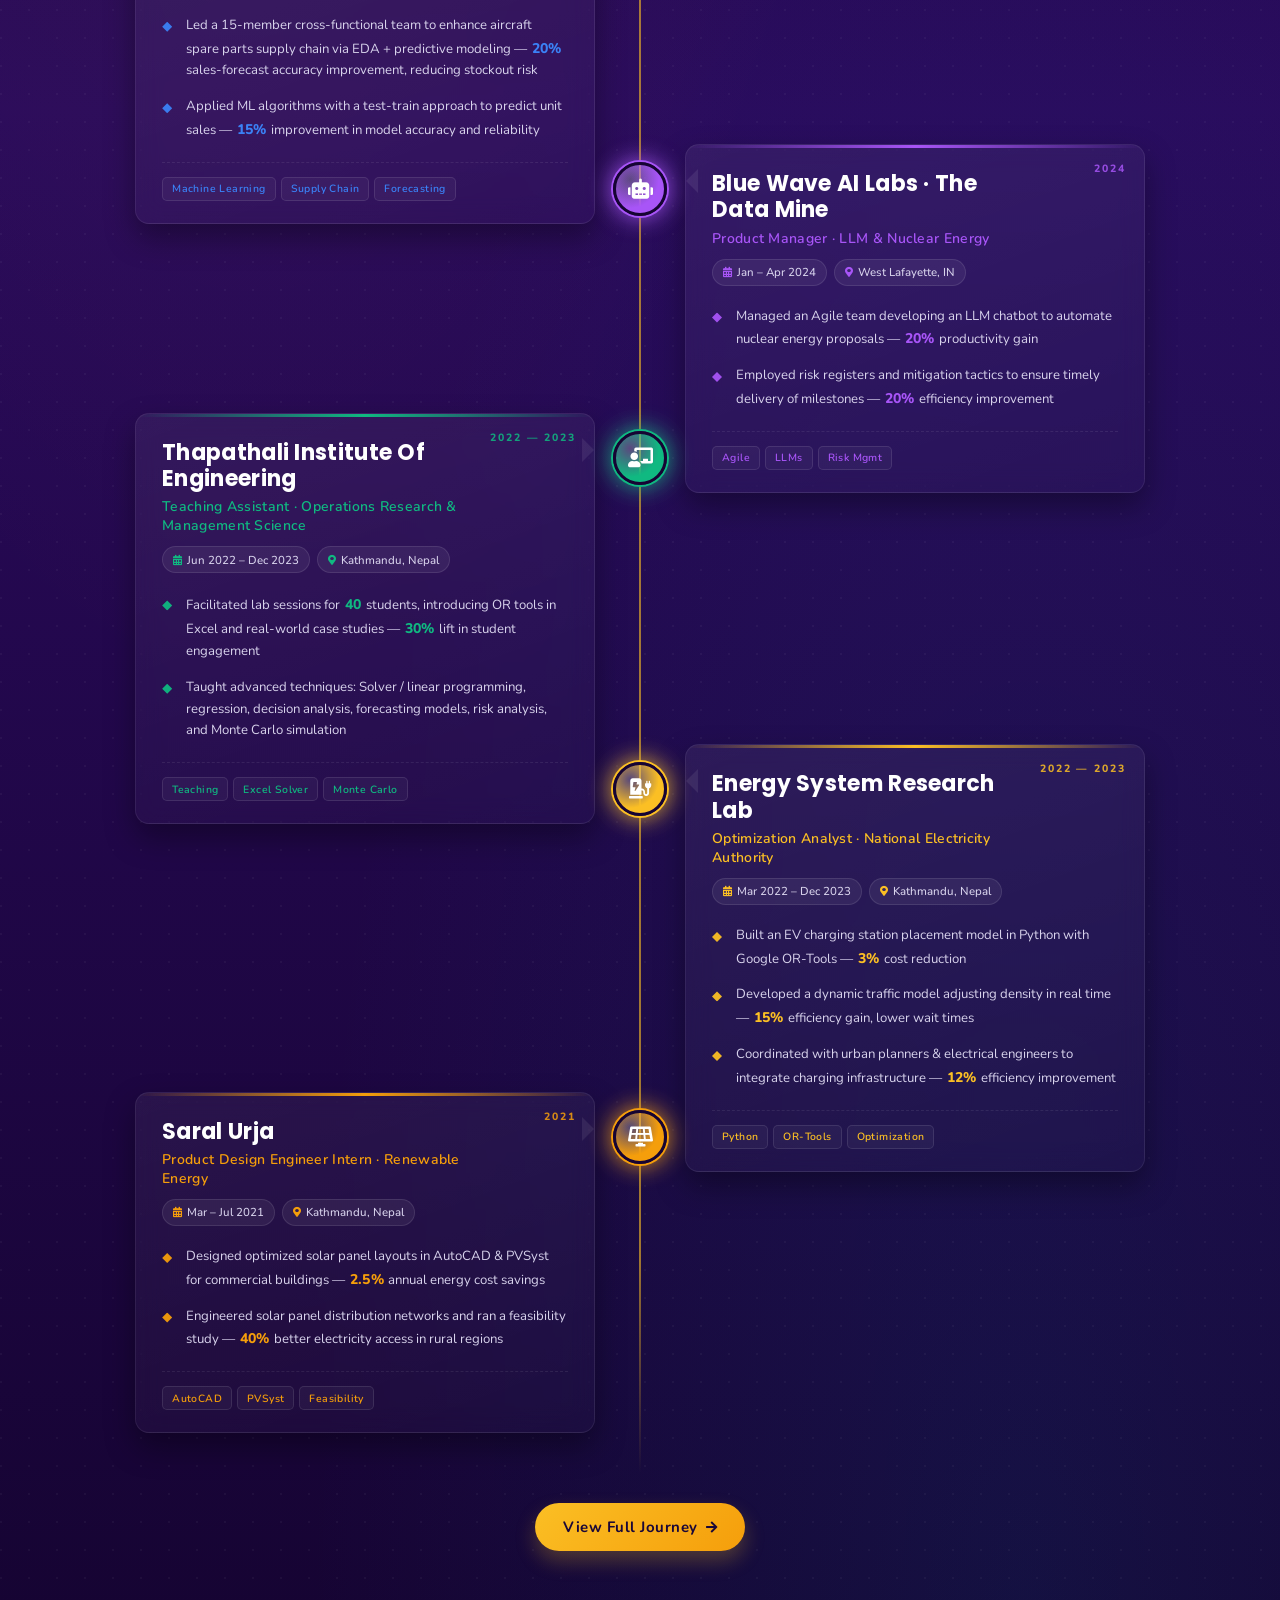
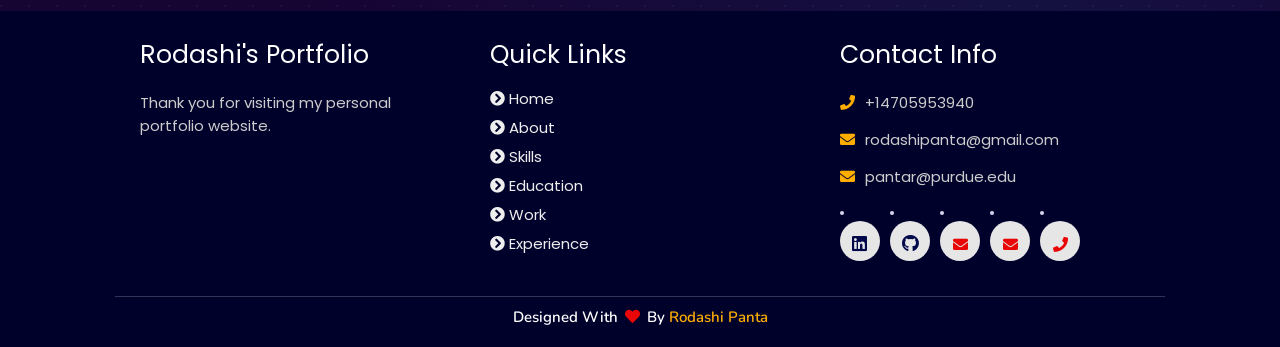
==== commit 83fec7c8: "Create dark & light theme" ====
--- a/index.html
+++ b/index.html
@@ -13,6 +13,14 @@
     <!-- Favicon -->
     <link id='favicon' rel="shortcut icon" href="./assets/images/favicon.png" type="image/x-png">
     <title>Portfolio | Rodashi Panta</title>
+    <script>
+      (function () {
+        try {
+          var t = localStorage.getItem('theme');
+          if (t === 'light') document.documentElement.setAttribute('data-theme', 'light');
+        } catch (e) {}
+      })();
+    </script>
 </head>
 <body oncontextmenu="return false">
 
@@ -35,6 +43,12 @@
             <li><a href="#work">Project</a></li>
             <li><a href="#experience">Experience</a></li>
             <li><a href="#contact">Contact</a></li>
+            <li class="theme-toggle-li">
+              <button id="theme-toggle" class="theme-toggle" aria-label="Toggle light/dark theme" type="button">
+                <i class="fas fa-moon theme-icon-moon"></i>
+                <i class="fas fa-sun theme-icon-sun"></i>
+              </button>
+            </li>
             </ul>
         </nav>
 </header>
--- a/assets/css/style.css
+++ b/assets/css/style.css
@@ -1,5 +1,111 @@
 @import url("https://fonts.googleapis.com/css2?family=Poppins:wght@400;600;700&display=swap");
 @import url("https://fonts.googleapis.com/css2?family=Nunito:ital,wght@0,300;0,400;0,600;0,700;1,300;1,400&display=swap");
+
+/* ===== Theme tokens ===== */
+:root {
+  /* Page */
+  --bg-page: #160433;
+  --header-bg: rgba(22, 4, 51, 0.85);
+  --header-border: rgba(255, 255, 255, 0.06);
+  --logo-color: #ffffff;
+  --nav-link: #d8d3ec;
+
+  /* Text */
+  --text-strong: #ffffff;
+  --text-body: #d8d3ec;
+  --text-muted: #b8b3d4;
+
+  /* Surfaces (glass cards, pills) */
+  --surface-bg: linear-gradient(160deg, rgba(255,255,255,0.06), rgba(255,255,255,0.02));
+  --surface-border: rgba(255,255,255,0.08);
+  --surface-hover-bg: rgba(255,255,255,0.08);
+  --pill-bg: rgba(255,255,255,0.04);
+  --pill-bg-strong: rgba(255,255,255,0.06);
+  --pill-border: rgba(255,255,255,0.10);
+  --grid-dot: rgba(255,255,255,0.04);
+  --hr-dashed: rgba(255,255,255,0.08);
+  --shadow-card: 0 1.4rem 3rem rgba(0,0,0,0.35);
+  --shadow-card-hover: 0 2.4rem 4.4rem rgba(0,0,0,0.5);
+
+  /* Section gradients */
+  --hero-bg:
+    radial-gradient(ellipse at 20% 30%, rgba(168, 85, 247, 0.18), transparent 55%),
+    radial-gradient(ellipse at 80% 70%, rgba(34, 211, 238, 0.10), transparent 55%),
+    linear-gradient(to bottom, #1a0738 0%, #2a0a5c 100%);
+  --about-bg:
+    radial-gradient(ellipse at 80% 0%, rgba(168, 85, 247, 0.14), transparent 55%),
+    radial-gradient(ellipse at 0% 100%, rgba(34, 211, 238, 0.08), transparent 55%),
+    linear-gradient(to bottom, #2a0a5c 0%, #2a0a5c 100%);
+  --skills-bg:
+    radial-gradient(ellipse at 0% 0%, rgba(34,211,238,0.10), transparent 50%),
+    radial-gradient(ellipse at 100% 100%, rgba(251,191,36,0.10), transparent 50%),
+    linear-gradient(to bottom, #2a0a5c 0%, #410d8a 50%, #2a0a5c 100%);
+  --education-bg:
+    radial-gradient(ellipse at 100% 0%, rgba(207,185,145,0.08), transparent 50%),
+    radial-gradient(ellipse at 0% 100%, rgba(220,20,60,0.06), transparent 50%),
+    linear-gradient(to bottom, #160433 0%, #2a0a5c 50%, #1a0738 100%);
+  --work-bg:
+    radial-gradient(ellipse at 80% 0%, rgba(34,211,238,0.06), transparent 55%),
+    radial-gradient(ellipse at 0% 100%, rgba(168,85,247,0.06), transparent 55%),
+    linear-gradient(to bottom, #050b22 0%, #0a1438 50%, #060a1f 100%);
+  --experience-bg:
+    radial-gradient(ellipse at 20% 0%, rgba(251,191,36,0.08), transparent 50%),
+    radial-gradient(ellipse at 80% 100%, rgba(0,168,232,0.08), transparent 50%),
+    linear-gradient(to bottom, #1a0738 0%, #2a0a5c 50%, #160433 100%);
+
+  /* Footer (kept dark in both themes for contrast) */
+  --footer-bg: rgb(0, 1, 43);
+}
+
+[data-theme="light"] {
+  --bg-page: #f7f4fc;
+  --header-bg: rgba(255, 255, 255, 0.85);
+  --header-border: rgba(26, 7, 56, 0.08);
+  --logo-color: #1a0738;
+  --nav-link: #3a2c5c;
+
+  --text-strong: #1a0738;
+  --text-body: #3a2c5c;
+  --text-muted: #6e6688;
+
+  --surface-bg: linear-gradient(160deg, rgba(255,255,255,0.95), rgba(255,255,255,0.75));
+  --surface-border: rgba(26,7,56,0.10);
+  --surface-hover-bg: rgba(26,7,56,0.04);
+  --pill-bg: rgba(26,7,56,0.04);
+  --pill-bg-strong: rgba(26,7,56,0.06);
+  --pill-border: rgba(26,7,56,0.10);
+  --grid-dot: rgba(26,7,56,0.06);
+  --hr-dashed: rgba(26,7,56,0.10);
+  --shadow-card: 0 1rem 2.4rem rgba(26,7,56,0.10);
+  --shadow-card-hover: 0 1.6rem 3.4rem rgba(26,7,56,0.18);
+
+  --hero-bg:
+    radial-gradient(ellipse at 20% 30%, rgba(168, 85, 247, 0.10), transparent 55%),
+    radial-gradient(ellipse at 80% 70%, rgba(34, 211, 238, 0.10), transparent 55%),
+    linear-gradient(to bottom, #faf6ff 0%, #efe6f9 100%);
+  --about-bg:
+    radial-gradient(ellipse at 80% 0%, rgba(168, 85, 247, 0.08), transparent 55%),
+    radial-gradient(ellipse at 0% 100%, rgba(34, 211, 238, 0.06), transparent 55%),
+    linear-gradient(to bottom, #f5eefb 0%, #efe6f9 100%);
+  --skills-bg:
+    radial-gradient(ellipse at 0% 0%, rgba(34,211,238,0.08), transparent 50%),
+    radial-gradient(ellipse at 100% 100%, rgba(251,191,36,0.10), transparent 50%),
+    linear-gradient(to bottom, #f4ecfc 0%, #ebdef9 50%, #f4ecfc 100%);
+  --education-bg:
+    radial-gradient(ellipse at 100% 0%, rgba(207,185,145,0.14), transparent 50%),
+    radial-gradient(ellipse at 0% 100%, rgba(220,20,60,0.05), transparent 50%),
+    linear-gradient(to bottom, #faf6ff 0%, #f0e7fb 50%, #f6efff 100%);
+  --work-bg:
+    radial-gradient(ellipse at 80% 0%, rgba(34,211,238,0.08), transparent 55%),
+    radial-gradient(ellipse at 0% 100%, rgba(168,85,247,0.06), transparent 55%),
+    linear-gradient(to bottom, #f3f7fc 0%, #e8eef8 50%, #f3f7fc 100%);
+  --experience-bg:
+    radial-gradient(ellipse at 20% 0%, rgba(251,191,36,0.10), transparent 50%),
+    radial-gradient(ellipse at 80% 100%, rgba(0,168,232,0.08), transparent 50%),
+    linear-gradient(to bottom, #faf5ff 0%, #efe6f9 50%, #f6efff 100%);
+
+  --footer-bg: #1a0738;
+}
 
 * {
   margin: 0;
@@ -17,7 +123,8 @@
   scroll-behavior: smooth;
 }
 body {
-  background: #f7f7f7;
+  background: var(--bg-page);
+  color: var(--text-body);
   font-family: "Poppins", sans-serif;
 }
 
@@ -70,8 +177,11 @@
   justify-content: space-between;
   padding: 1.7rem 10%;
   height: 6.5rem;
-  background-color: #fff;
-  box-shadow: 0 1px 4px rgba(146, 161, 176, 0.3);
+  background-color: var(--header-bg);
+  backdrop-filter: blur(12px);
+  -webkit-backdrop-filter: blur(12px);
+  border-bottom: 1px solid var(--header-border);
+  box-shadow: 0 1px 4px rgba(0, 0, 0, 0.18);
 }
 section {
   min-height: 100vh;
@@ -79,24 +189,24 @@
 }
 .heading {
   font-size: 3.5rem;
-  color: rgb(32, 32, 32);
+  color: var(--text-strong);
   font-weight: 800;
   text-align: center;
 }
 .heading span {
-  color: rgb(115, 3, 167);
+  color: #FBBF24;
 }
 header .logo {
   font-size: 1.9rem;
   font-weight: 800;
   text-decoration: none;
-  color: #0e2431;
+  color: var(--logo-color);
 }
 header .logo i {
   font-size: 2.2rem;
 }
 header .logo:hover {
-  color: #fc8c05;
+  color: #FBBF24;
 }
 header .navbar ul {
   list-style: none;
@@ -109,7 +219,7 @@
 }
 header .navbar ul li a {
   font-size: 1.57rem;
-  color: #0e2431;
+  color: var(--nav-link);
   font-weight: 600;
   text-decoration: none;
   letter-spacing: 0.04rem;
@@ -117,17 +227,45 @@
 }
 header .navbar ul li a.active,
 header .navbar ul li a:hover {
-  color: #011aff;
-  border-bottom: 0.2rem solid #011aff;
+  color: #FBBF24;
+  border-bottom: 0.2rem solid #FBBF24;
   padding: 0.5rem 0;
 }
+
+/* Theme toggle button */
+.theme-toggle-li { margin-left: 1.5rem; }
+.theme-toggle {
+  width: 3.6rem;
+  height: 3.6rem;
+  border-radius: 50%;
+  background: var(--pill-bg);
+  border: 1px solid var(--pill-border);
+  color: var(--text-body);
+  cursor: pointer;
+  display: inline-flex;
+  align-items: center;
+  justify-content: center;
+  font-size: 1.4rem;
+  transition: background .25s ease, color .25s ease, border-color .25s ease, transform .25s ease;
+  position: relative;
+}
+.theme-toggle:hover {
+  background: var(--surface-hover-bg);
+  color: #FBBF24;
+  border-color: #FBBF24;
+  transform: rotate(15deg);
+}
+.theme-toggle .theme-icon-sun { display: none; }
+.theme-toggle .theme-icon-moon { display: inline; }
+[data-theme="light"] .theme-toggle .theme-icon-sun { display: inline; }
+[data-theme="light"] .theme-toggle .theme-icon-moon { display: none; }
 /* navbar ends */
 
 /* hamburger icon starts*/
 #menu {
   font-size: 3rem;
   cursor: pointer;
-  color: rgb(24, 2, 63);
+  color: #ffffff;
   display: none;
 }
 @media (max-width: 768px) {
@@ -186,6 +324,16 @@
   gap: 1.5rem;
   min-height: 100vh;
   align-items: center;
+  background: var(--hero-bg);
+}
+.home::after {
+  content: '';
+  position: absolute;
+  inset: 0;
+  background-image: radial-gradient(circle at 1px 1px, var(--grid-dot) 1px, transparent 0);
+  background-size: 28px 28px;
+  pointer-events: none;
+  z-index: 0;
 }
 .home #particles-js {
   position: absolute;
@@ -224,22 +372,22 @@
 .home .content h2 {
   font-size: 5rem;
   font-weight: 800;
-  color: #002057;
+  color: var(--text-strong);
 }
 .home .content h2 span {
   font-size: 5rem;
   font-weight: 800;
-  color: #ff7b00;
+  color: #FBBF24;
 }
 .home .content p {
   font-size: 2.5rem;
-  color: #000;
+  color: var(--text-body);
   font-weight: 600;
   padding: 1rem 0;
 }
 .home .content p span {
   font-size: 2.5rem;
-  color: rgb(148, 8, 8);
+  color: #22D3EE;
   font-weight: 600;
   padding: 1rem 0;
 }
@@ -346,8 +494,19 @@
 
 /* about section starts */
 .about {
-  background: rgb(255, 255, 255);
-}
+  position: relative;
+  overflow: hidden;
+  background: var(--about-bg);
+}
+.about::before {
+  content: '';
+  position: absolute;
+  inset: 0;
+  background-image: radial-gradient(circle at 1px 1px, var(--grid-dot) 1px, transparent 0);
+  background-size: 28px 28px;
+  pointer-events: none;
+}
+.about .row { position: relative; z-index: 1; }
 .about .row {
   display: flex;
   flex-direction: row;
@@ -377,12 +536,12 @@
   padding: 3rem;
 }
 .about .row .content h3 {
-  color: rgb(27, 27, 27);
+  color: var(--text-strong);
   font-size: 2.5rem;
 }
 .about .row .content .tag {
   font-size: 1.4rem;
-  color: #020133;
+  color: #FBBF24;
   font-weight: 600;
   margin-top: 1rem;
 }
@@ -390,8 +549,10 @@
   font-size: 1.5rem;
   margin-top: 1.5rem;
   font-family: "Nunito";
-  font-weight: 600;
-  text-transform: none;
+  font-weight: 500;
+  text-transform: none;
+  color: var(--text-body);
+  line-height: 1.7;
 }
 .about .row .content .box-container {
   display: flex;
@@ -460,10 +621,8 @@
 
 /* ===== Skills section (redesigned) ===== */
 .skills {
-  background:
-    radial-gradient(ellipse at 0% 0%, rgba(34,211,238,0.10), transparent 50%),
-    radial-gradient(ellipse at 100% 100%, rgba(251,191,36,0.10), transparent 50%),
-    linear-gradient(to bottom, #2a0a5c 0%, #410d8a 50%, #2a0a5c 100%);
+  min-height: auto;
+  background: var(--skills-bg);
   position: relative;
   overflow: hidden;
   padding-bottom: 6rem;
@@ -472,12 +631,12 @@
   content: '';
   position: absolute;
   inset: 0;
-  background-image: radial-gradient(circle at 1px 1px, rgba(255,255,255,0.04) 1px, transparent 0);
+  background-image: radial-gradient(circle at 1px 1px, var(--grid-dot) 1px, transparent 0);
   background-size: 28px 28px;
   pointer-events: none;
 }
 .skills h2.heading {
-  color: #fff;
+  color: var(--text-strong);
   position: relative;
   z-index: 1;
 }
@@ -486,7 +645,7 @@
 
 .skills-intro {
   text-align: center;
-  color: #d8d3ec;
+  color: var(--text-body);
   font-size: 1.55rem;
   font-style: italic;
   font-family: 'Nunito', sans-serif;
@@ -511,13 +670,13 @@
 
 .skill-card {
   position: relative;
-  background: linear-gradient(160deg, rgba(255,255,255,0.06), rgba(255,255,255,0.02));
+  background: var(--surface-bg);
   backdrop-filter: blur(14px);
   -webkit-backdrop-filter: blur(14px);
-  border: 1px solid rgba(255,255,255,0.08);
+  border: 1px solid var(--surface-border);
   border-radius: 1.6rem;
   padding: 2.4rem 2.4rem 2.6rem;
-  box-shadow: 0 1.4rem 3rem rgba(0,0,0,0.35);
+  box-shadow: var(--shadow-card);
   transition: transform .4s cubic-bezier(.2,.8,.2,1), border-color .4s ease, box-shadow .4s ease;
   overflow: hidden;
 }
@@ -531,7 +690,7 @@
 .skill-card:hover {
   transform: translateY(-6px);
   border-color: var(--accent);
-  box-shadow: 0 2.4rem 4.4rem rgba(0,0,0,0.5), 0 0 0 1px var(--accent);
+  box-shadow: var(--shadow-card-hover), 0 0 0 1px var(--accent);
 }
 
 .skill-card-head {
@@ -540,7 +699,7 @@
   gap: 1.4rem;
   padding-bottom: 1.6rem;
   margin-bottom: 1.8rem;
-  border-bottom: 1px dashed rgba(255,255,255,0.1);
+  border-bottom: 1px dashed var(--hr-dashed);
 }
 .skill-card-icon {
   width: 5.4rem;
@@ -557,14 +716,14 @@
 }
 .skill-card-head h3 {
   font-size: 1.85rem;
-  color: #fff;
+  color: var(--text-strong);
   margin: 0;
   font-weight: 700;
   letter-spacing: 0.3px;
 }
 .skill-card-head p {
   font-size: 1.15rem;
-  color: #b8b3d4;
+  color: var(--text-muted);
   margin: 0.3rem 0 0;
   font-family: 'Nunito', sans-serif;
   text-transform: none;
@@ -581,10 +740,10 @@
   align-items: center;
   gap: 0.7rem;
   padding: 0.7rem 1.1rem;
-  background: rgba(255,255,255,0.04);
-  border: 1px solid rgba(255,255,255,0.08);
+  background: var(--pill-bg);
+  border: 1px solid var(--pill-border);
   border-radius: 0.7rem;
-  color: #e6e2f5;
+  color: var(--text-body);
   font-size: 1.25rem;
   font-weight: 600;
   font-family: 'Nunito', sans-serif;
@@ -600,6 +759,13 @@
   filter: brightness(0) saturate(100%) invert(1);
   opacity: 0.92;
 }
+[data-theme="light"] .skill-chip img {
+  filter: brightness(0);
+  opacity: 0.55;
+}
+[data-theme="light"] .skill-chip:hover img {
+  opacity: 0.8;
+}
 .skill-chip i {
   color: var(--accent);
   font-size: 1.2rem;
@@ -607,9 +773,9 @@
   text-align: center;
 }
 .skill-chip:hover {
-  background: rgba(255,255,255,0.08);
+  background: var(--surface-hover-bg);
   border-color: var(--accent);
-  color: #fff;
+  color: var(--text-strong);
   transform: translateY(-2px);
 }
 
@@ -624,10 +790,8 @@
 
 /* ===== Education section (redesigned) ===== */
 .education {
-  background:
-    radial-gradient(ellipse at 100% 0%, rgba(207,185,145,0.08), transparent 50%),
-    radial-gradient(ellipse at 0% 100%, rgba(220,20,60,0.06), transparent 50%),
-    linear-gradient(to bottom, #160433 0%, #2a0a5c 50%, #1a0738 100%);
+  min-height: auto;
+  background: var(--education-bg);
   position: relative;
   overflow: hidden;
   padding-bottom: 6rem;
@@ -636,12 +800,12 @@
   content: '';
   position: absolute;
   inset: 0;
-  background-image: radial-gradient(circle at 1px 1px, rgba(255,255,255,0.04) 1px, transparent 0);
+  background-image: radial-gradient(circle at 1px 1px, var(--grid-dot) 1px, transparent 0);
   background-size: 28px 28px;
   pointer-events: none;
 }
 .education h2.heading {
-  color: #fff;
+  color: var(--text-strong);
   position: relative;
   z-index: 1;
 }
@@ -650,7 +814,7 @@
 
 .education-intro {
   text-align: center;
-  color: #d8d3ec;
+  color: var(--text-body);
   font-size: 1.55rem;
   font-style: italic;
   font-family: 'Nunito', sans-serif;
@@ -675,21 +839,21 @@
 
 .edu-card {
   position: relative;
-  background: linear-gradient(160deg, rgba(255,255,255,0.06), rgba(255,255,255,0.02));
+  background: var(--surface-bg);
   backdrop-filter: blur(14px);
   -webkit-backdrop-filter: blur(14px);
-  border: 1px solid rgba(255,255,255,0.08);
+  border: 1px solid var(--surface-border);
   border-radius: 1.6rem;
   overflow: hidden;
   display: flex;
   flex-direction: column;
-  box-shadow: 0 1.4rem 3rem rgba(0,0,0,0.35);
+  box-shadow: var(--shadow-card);
   transition: transform .4s cubic-bezier(.2,.8,.2,1), border-color .4s ease, box-shadow .4s ease;
 }
 .edu-card:hover {
   transform: translateY(-6px);
   border-color: var(--accent);
-  box-shadow: 0 2.4rem 4.4rem rgba(0,0,0,0.5), 0 0 0 1px var(--accent);
+  box-shadow: var(--shadow-card-hover), 0 0 0 1px var(--accent);
 }
 
 .edu-head {
@@ -700,8 +864,8 @@
   padding: 2rem 2.2rem;
   background:
     linear-gradient(135deg, color-mix(in srgb, var(--accent) 25%, transparent), transparent 70%),
-    linear-gradient(180deg, rgba(255,255,255,0.04), rgba(255,255,255,0));
-  border-bottom: 1px solid rgba(255,255,255,0.08);
+    linear-gradient(180deg, var(--pill-bg-strong), rgba(255,255,255,0));
+  border-bottom: 1px solid var(--surface-border);
   overflow: hidden;
 }
 .edu-head::before {
@@ -753,11 +917,11 @@
   border: 1px solid var(--accent);
   border-radius: 999px;
   font-family: 'Nunito', sans-serif;
-  background: rgba(0,0,0,0.2);
+  background: var(--pill-bg);
 }
 .edu-period {
   font-size: 1.2rem;
-  color: #d8d3ec;
+  color: var(--text-body);
   font-family: 'Nunito', sans-serif;
   text-transform: none;
   font-weight: 600;
@@ -774,7 +938,7 @@
 .edu-degree {
   font-size: 2.1rem;
   font-weight: 700;
-  color: #fff;
+  color: var(--text-strong);
   margin: 0;
   line-height: 1.2;
   letter-spacing: 0.2px;
@@ -791,7 +955,7 @@
 }
 .edu-loc {
   font-size: 1.2rem;
-  color: #b8b3d4;
+  color: var(--text-muted);
   font-family: 'Nunito', sans-serif;
   text-transform: none;
   margin: 0.1rem 0 0;
@@ -804,7 +968,7 @@
 .edu-focus {
   margin-top: 1.6rem;
   padding: 1.2rem 1.4rem;
-  background: rgba(255,255,255,0.03);
+  background: var(--pill-bg);
   border-left: 3px solid var(--accent);
   border-radius: 0.6rem;
 }
@@ -821,7 +985,7 @@
 }
 .edu-focus p {
   font-size: 1.35rem;
-  color: #e6e2f5;
+  color: var(--text-body);
   font-family: 'Nunito', sans-serif;
   text-transform: none;
   margin: 0;
@@ -839,10 +1003,7 @@
 
 /* ===== Projects section (redesigned) ===== */
 .work {
-  background:
-    radial-gradient(ellipse at 80% 0%, rgba(34,211,238,0.06), transparent 55%),
-    radial-gradient(ellipse at 0% 100%, rgba(168,85,247,0.06), transparent 55%),
-    linear-gradient(to bottom, #050b22 0%, #0a1438 50%, #060a1f 100%);
+  background: var(--work-bg);
   position: relative;
   overflow: hidden;
   padding-bottom: 6rem;
@@ -851,12 +1012,12 @@
   content: '';
   position: absolute;
   inset: 0;
-  background-image: radial-gradient(circle at 1px 1px, rgba(255,255,255,0.035) 1px, transparent 0);
+  background-image: radial-gradient(circle at 1px 1px, var(--grid-dot) 1px, transparent 0);
   background-size: 32px 32px;
   pointer-events: none;
 }
 .work h2.heading {
-  color: #fff;
+  color: var(--text-strong);
   padding: 1rem;
   position: relative;
   z-index: 1;
@@ -866,7 +1027,7 @@
 
 .proj-intro {
   text-align: center;
-  color: #b8c1e0;
+  color: var(--text-body);
   font-size: 1.55rem;
   font-style: italic;
   font-family: 'Nunito', sans-serif;
@@ -891,16 +1052,16 @@
 
 .proj-card {
   position: relative;
-  background: linear-gradient(160deg, rgba(255,255,255,0.05), rgba(255,255,255,0.015));
+  background: var(--surface-bg);
   backdrop-filter: blur(14px);
   -webkit-backdrop-filter: blur(14px);
-  border: 1px solid rgba(255,255,255,0.08);
+  border: 1px solid var(--surface-border);
   border-radius: 1.6rem;
   overflow: hidden;
   transition: transform .4s cubic-bezier(.2,.8,.2,1), border-color .4s ease, box-shadow .4s ease;
   display: flex;
   flex-direction: column;
-  box-shadow: 0 1.2rem 2.6rem rgba(0,0,0,0.35);
+  box-shadow: var(--shadow-card);
 }
 .proj-card::before {
   content: '';
@@ -918,8 +1079,8 @@
 }
 .proj-card:hover {
   transform: translateY(-8px);
-  border-color: rgba(255,255,255,0.12);
-  box-shadow: 0 2.4rem 4.4rem rgba(0,0,0,0.55), 0 0 32px rgba(255,255,255,0.04);
+  border-color: var(--surface-border);
+  box-shadow: var(--shadow-card-hover);
 }
 .proj-card:hover::before { opacity: 1; }
 
@@ -945,7 +1106,7 @@
   content: '';
   position: absolute;
   inset: 0;
-  background: linear-gradient(to top, rgba(6,10,31,0.85) 0%, rgba(6,10,31,0.2) 50%, transparent 100%);
+  background: linear-gradient(to top, color-mix(in srgb, var(--bg-page) 75%, transparent) 0%, color-mix(in srgb, var(--bg-page) 20%, transparent) 50%, transparent 100%);
   pointer-events: none;
 }
 .proj-cat {
@@ -957,7 +1118,7 @@
   align-items: center;
   gap: 0.5rem;
   padding: 0.5rem 1rem;
-  background: rgba(8,12,32,0.85);
+  background: color-mix(in srgb, var(--bg-page) 80%, transparent);
   border: 1px solid var(--accent);
   color: var(--accent);
   border-radius: 999px;
@@ -979,7 +1140,7 @@
 .proj-title {
   font-size: 1.85rem;
   font-weight: 700;
-  color: #fff;
+  color: var(--text-strong);
   margin: 0 0 0.4rem;
   line-height: 1.25;
   letter-spacing: 0.2px;
@@ -995,7 +1156,7 @@
 }
 .proj-desc {
   font-size: 1.3rem;
-  color: #cdd3eb;
+  color: var(--text-body);
   font-family: 'Nunito', sans-serif;
   text-transform: none;
   line-height: 1.6;
@@ -1009,8 +1170,8 @@
   gap: 1rem;
   margin-bottom: 1.4rem;
   padding: 1.2rem;
-  background: rgba(255,255,255,0.03);
-  border: 1px solid rgba(255,255,255,0.06);
+  background: var(--pill-bg);
+  border: 1px solid var(--surface-border);
   border-radius: 0.9rem;
 }
 .proj-stat {
@@ -1030,7 +1191,7 @@
 }
 .proj-stat-label {
   font-size: 1.05rem;
-  color: #97a2c4;
+  color: var(--text-muted);
   font-family: 'Nunito', sans-serif;
   text-transform: none;
   font-weight: 500;
@@ -1042,15 +1203,15 @@
   gap: 0.5rem;
   margin-top: auto;
   padding-top: 1.2rem;
-  border-top: 1px dashed rgba(255,255,255,0.08);
+  border-top: 1px dashed var(--hr-dashed);
 }
 .proj-tags span {
   font-size: 1.05rem;
   padding: 0.35rem 0.9rem;
   border-radius: 0.5rem;
-  background: rgba(255,255,255,0.04);
+  background: var(--pill-bg);
   color: var(--accent);
-  border: 1px solid rgba(255,255,255,0.07);
+  border: 1px solid var(--pill-border);
   font-family: 'Nunito', sans-serif;
   text-transform: none;
   font-weight: 600;
@@ -1248,10 +1409,7 @@
 
 /* ===== Experience section (redesigned) ===== */
 .experience {
-  background:
-    radial-gradient(ellipse at 20% 0%, rgba(251,191,36,0.08), transparent 50%),
-    radial-gradient(ellipse at 80% 100%, rgba(0,168,232,0.08), transparent 50%),
-    linear-gradient(to bottom, #1a0738 0%, #2a0a5c 50%, #160433 100%);
+  background: var(--experience-bg);
   position: relative;
   overflow: hidden;
   padding-bottom: 6rem;
@@ -1260,13 +1418,12 @@
   content: '';
   position: absolute;
   inset: 0;
-  background-image:
-    radial-gradient(circle at 1px 1px, rgba(255,255,255,0.04) 1px, transparent 0);
+  background-image: radial-gradient(circle at 1px 1px, var(--grid-dot) 1px, transparent 0);
   background-size: 28px 28px;
   pointer-events: none;
 }
 .experience h2.heading {
-  color: #fff;
+  color: var(--text-strong);
   padding: 1rem;
   position: relative;
   z-index: 1;
@@ -1280,7 +1437,7 @@
 }
 .experience-intro {
   text-align: center;
-  color: #c9c2e8;
+  color: var(--text-body);
   font-size: 1.55rem;
   font-style: italic;
   font-family: 'Nunito', sans-serif;
@@ -1338,7 +1495,7 @@
   height: 5.4rem;
   border-radius: 50%;
   background: radial-gradient(circle at 30% 30%, rgba(255,255,255,0.25), var(--accent, #fbbf24) 60%);
-  border: 3px solid #160433;
+  border: 3px solid var(--bg-page);
   box-shadow:
     0 0 0 2px var(--accent, #fbbf24),
     0 0 24px var(--accent, #fbbf24),
@@ -1363,13 +1520,13 @@
 
 .exp-body {
   position: relative;
-  background: linear-gradient(145deg, rgba(255,255,255,0.06), rgba(255,255,255,0.02));
+  background: var(--surface-bg);
   backdrop-filter: blur(12px);
   -webkit-backdrop-filter: blur(12px);
-  border: 1px solid rgba(255,255,255,0.08);
+  border: 1px solid var(--surface-border);
   border-radius: 1.4rem;
   padding: 2.6rem 2.6rem 2.2rem;
-  box-shadow: 0 1.4rem 3rem rgba(0,0,0,0.35);
+  box-shadow: var(--shadow-card);
   transition: transform .4s cubic-bezier(.2,.8,.2,1), border-color .4s ease, box-shadow .4s ease;
   overflow: hidden;
 }
@@ -1389,19 +1546,16 @@
 }
 .exp-card[data-side="right"] .exp-body::after {
   left: -12px;
-  border-right-color: rgba(255,255,255,0.08);
+  border-right-color: var(--surface-border);
 }
 .exp-card[data-side="left"] .exp-body::after {
   right: -12px;
-  border-left-color: rgba(255,255,255,0.08);
+  border-left-color: var(--surface-border);
 }
 .exp-body:hover {
   transform: translateY(-6px);
   border-color: var(--accent);
-  box-shadow:
-    0 2.4rem 4.4rem rgba(0,0,0,0.5),
-    0 0 0 1px var(--accent),
-    0 0 40px rgba(255,255,255,0.04);
+  box-shadow: var(--shadow-card-hover), 0 0 0 1px var(--accent);
 }
 
 .exp-year-tag {
@@ -1424,7 +1578,7 @@
 .exp-company {
   font-size: 2.2rem;
   font-weight: 700;
-  color: #ffffff;
+  color: var(--text-strong);
   margin: 0;
   letter-spacing: 0.3px;
   line-height: 1.2;
@@ -1446,10 +1600,10 @@
 .exp-pill {
   font-size: 1.15rem;
   padding: 0.45rem 1rem;
-  background: rgba(255,255,255,0.06);
-  border: 1px solid rgba(255,255,255,0.1);
+  background: var(--pill-bg-strong);
+  border: 1px solid var(--pill-border);
   border-radius: 999px;
-  color: #d8d3ec;
+  color: var(--text-body);
   font-family: 'Nunito', sans-serif;
   text-transform: none;
   font-weight: 500;
@@ -1472,7 +1626,7 @@
   padding: 0.4rem 0 0.4rem 2.4rem;
   font-size: 1.32rem;
   line-height: 1.65;
-  color: #e6e2f5;
+  color: var(--text-body);
   margin-bottom: 0.6rem;
   text-transform: none;
   font-family: 'Nunito', sans-serif;
@@ -1504,15 +1658,15 @@
   gap: 0.5rem;
   margin-top: 1.4rem;
   padding-top: 1.4rem;
-  border-top: 1px dashed rgba(255,255,255,0.08);
+  border-top: 1px dashed var(--hr-dashed);
 }
 .exp-tags span {
   font-size: 1.05rem;
   padding: 0.35rem 0.9rem;
   border-radius: 0.5rem;
-  background: rgba(255,255,255,0.04);
+  background: var(--pill-bg);
   color: var(--accent);
-  border: 1px solid rgba(255,255,255,0.07);
+  border: 1px solid var(--pill-border);
   font-family: 'Nunito', sans-serif;
   text-transform: none;
   font-weight: 600;
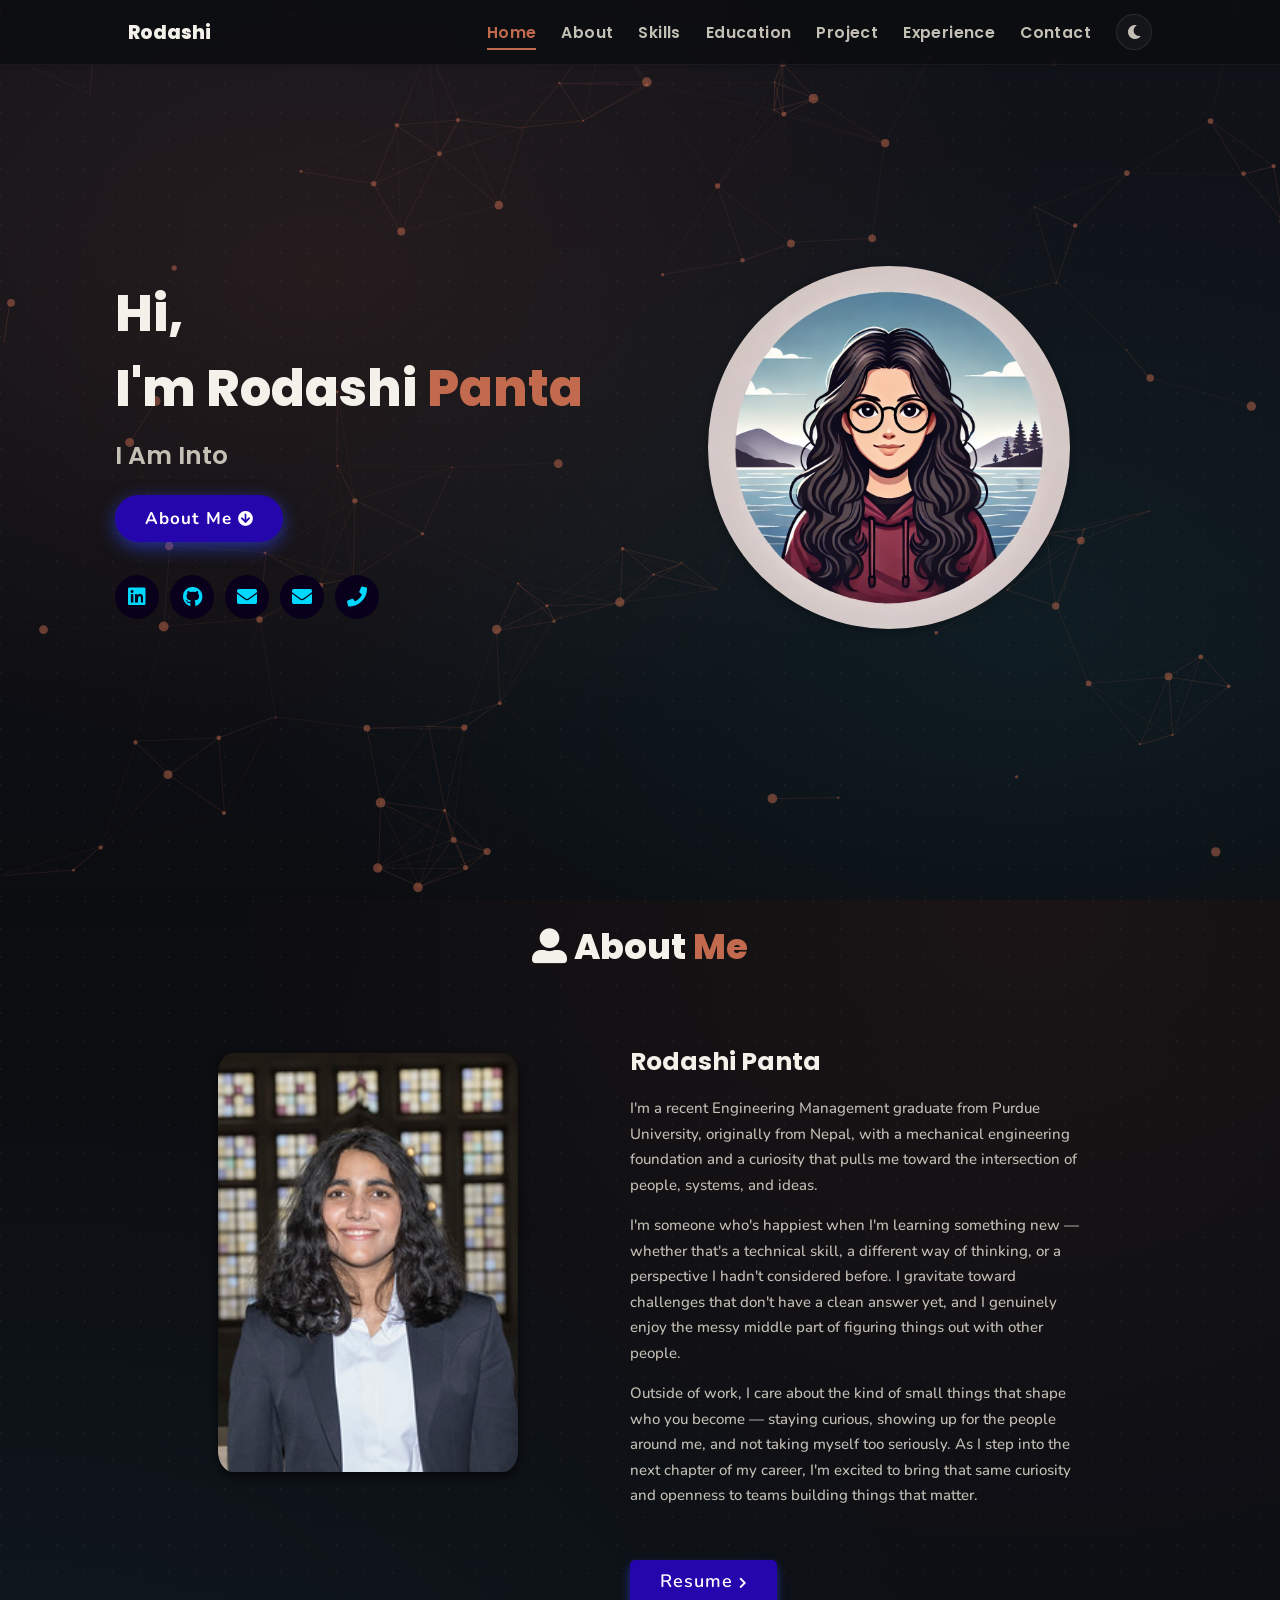
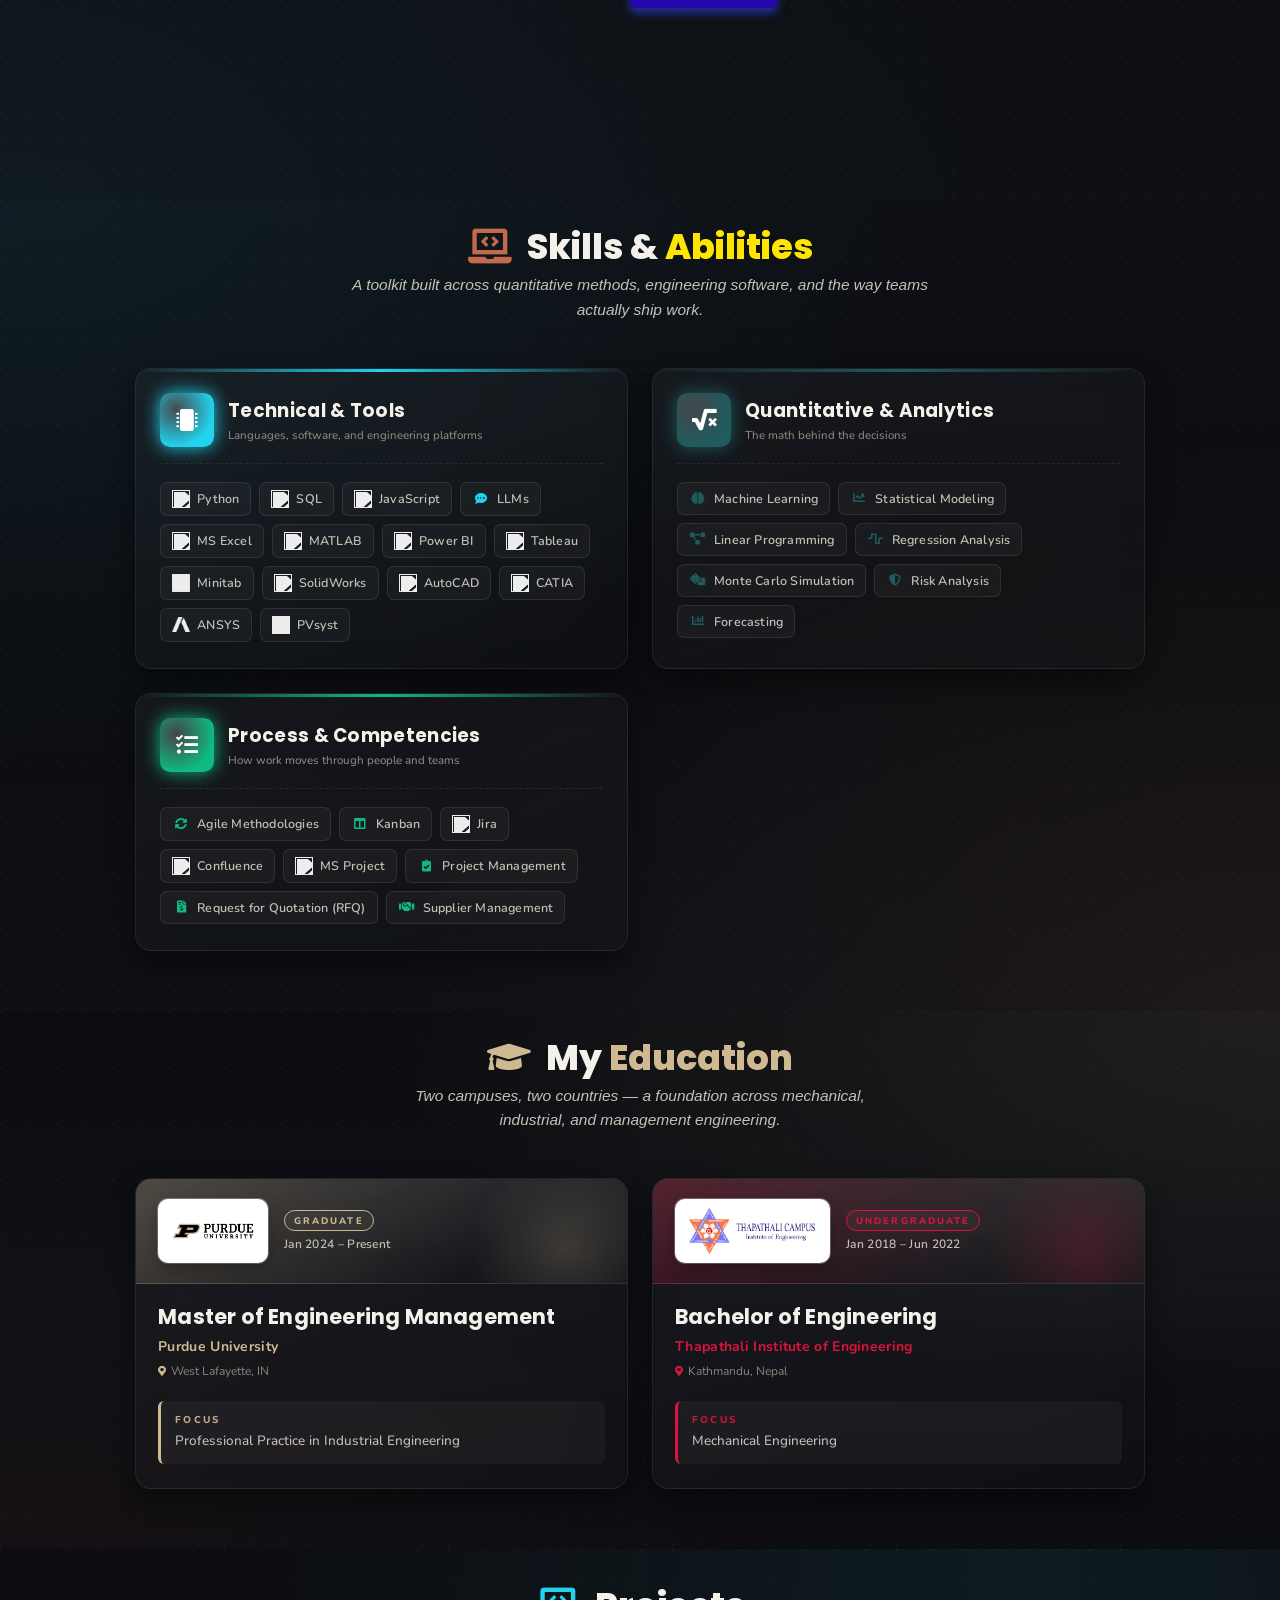
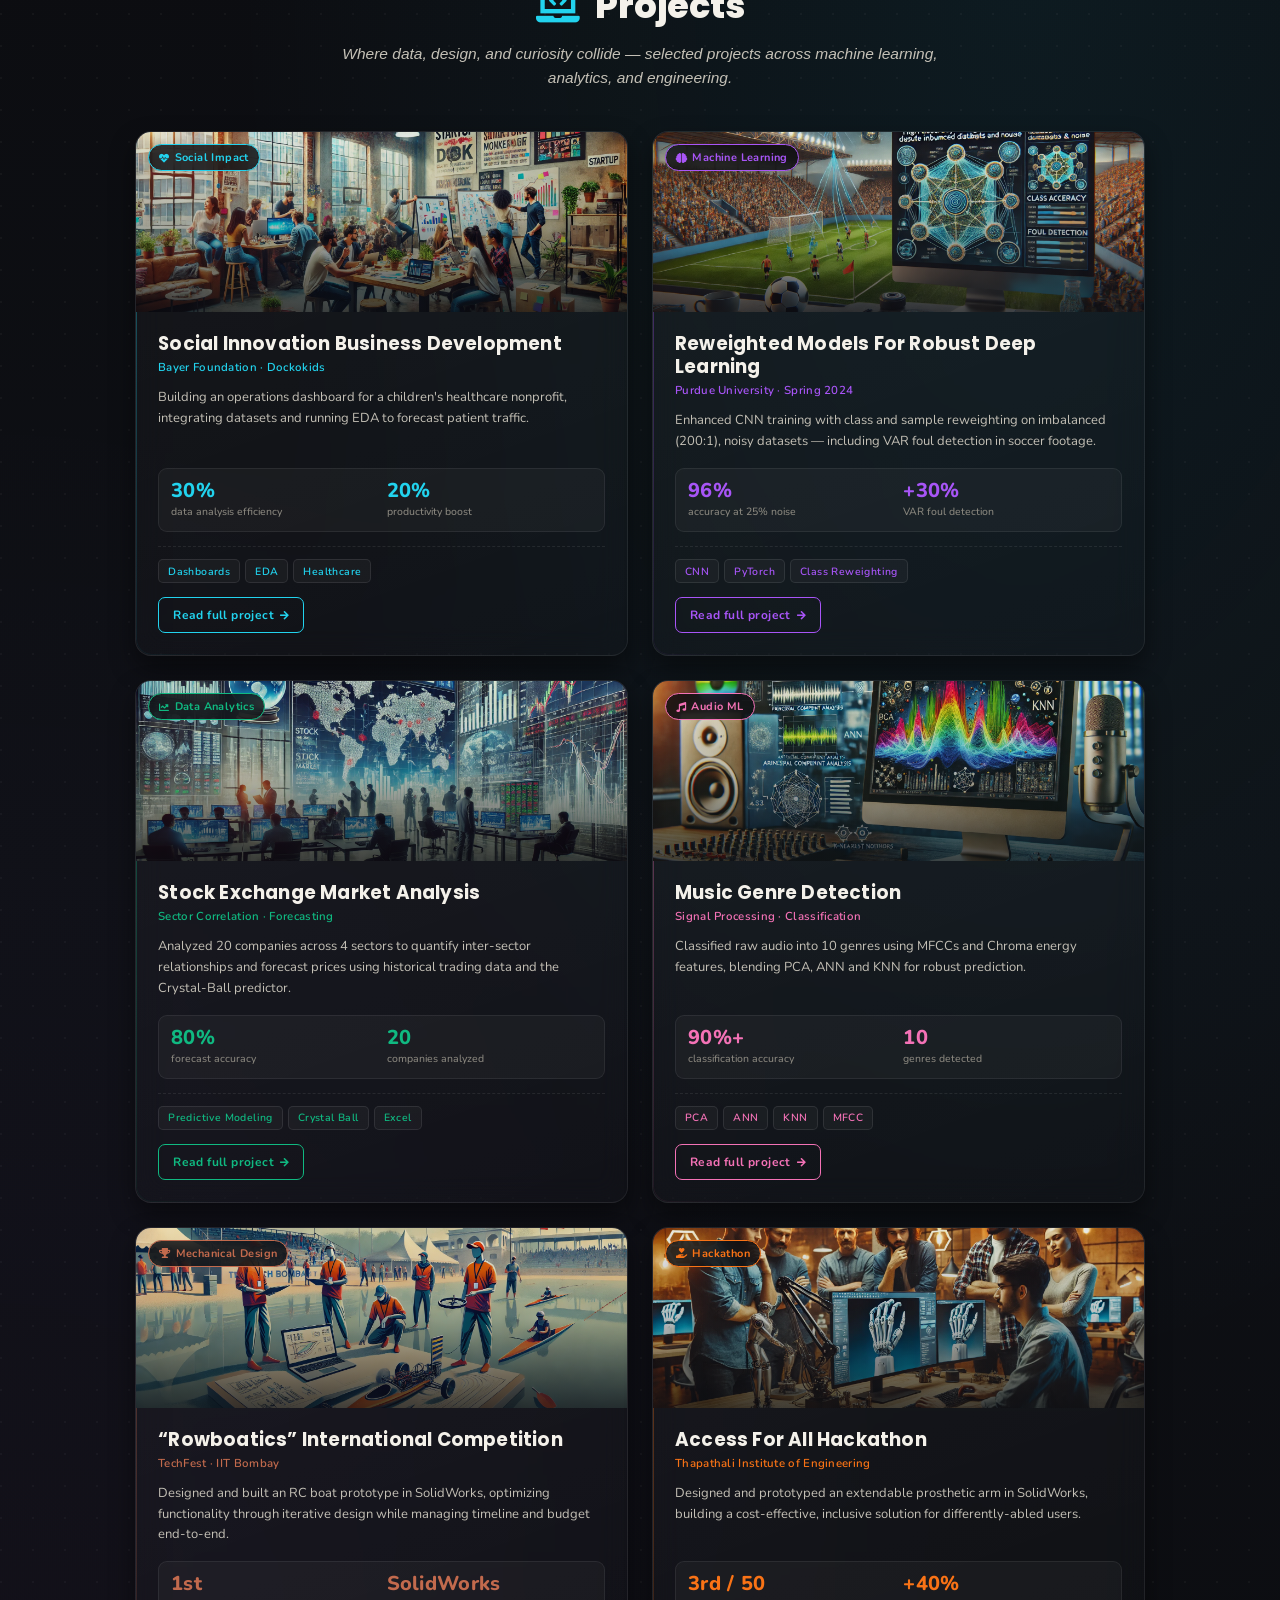
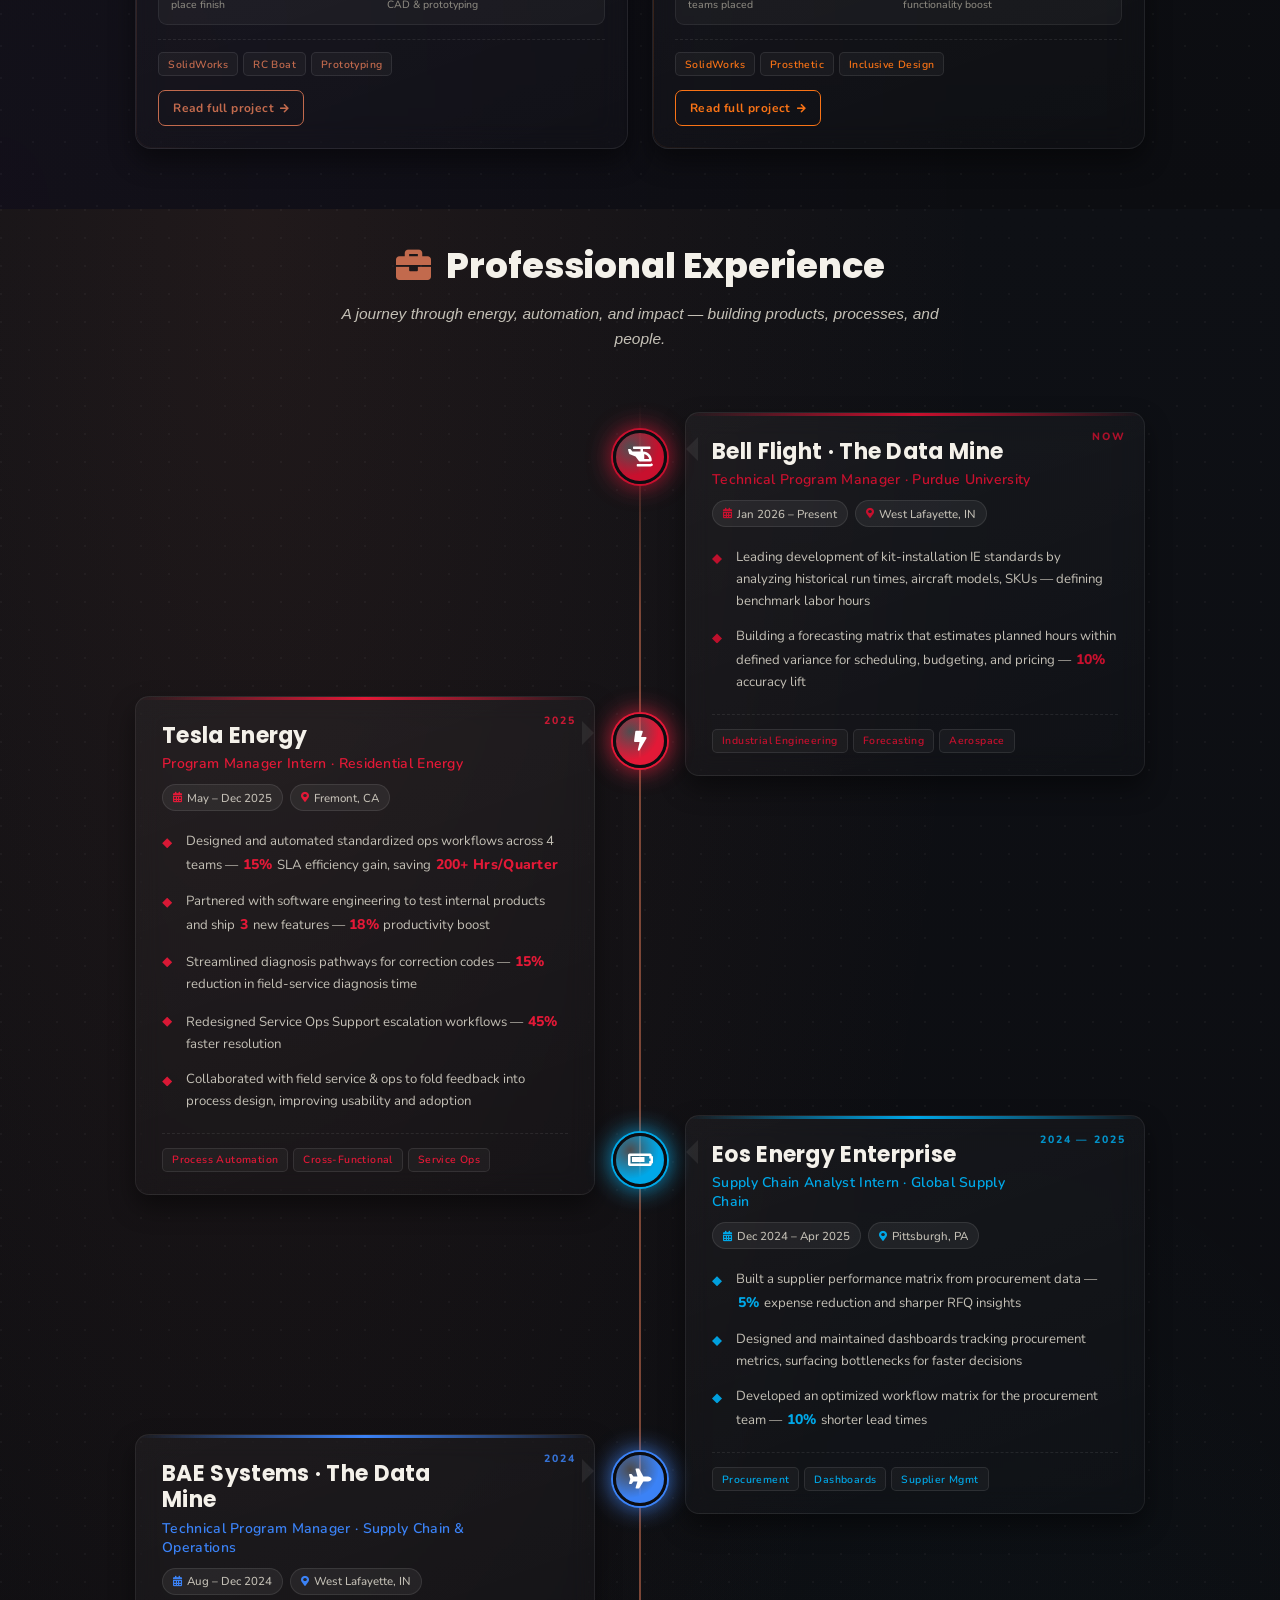
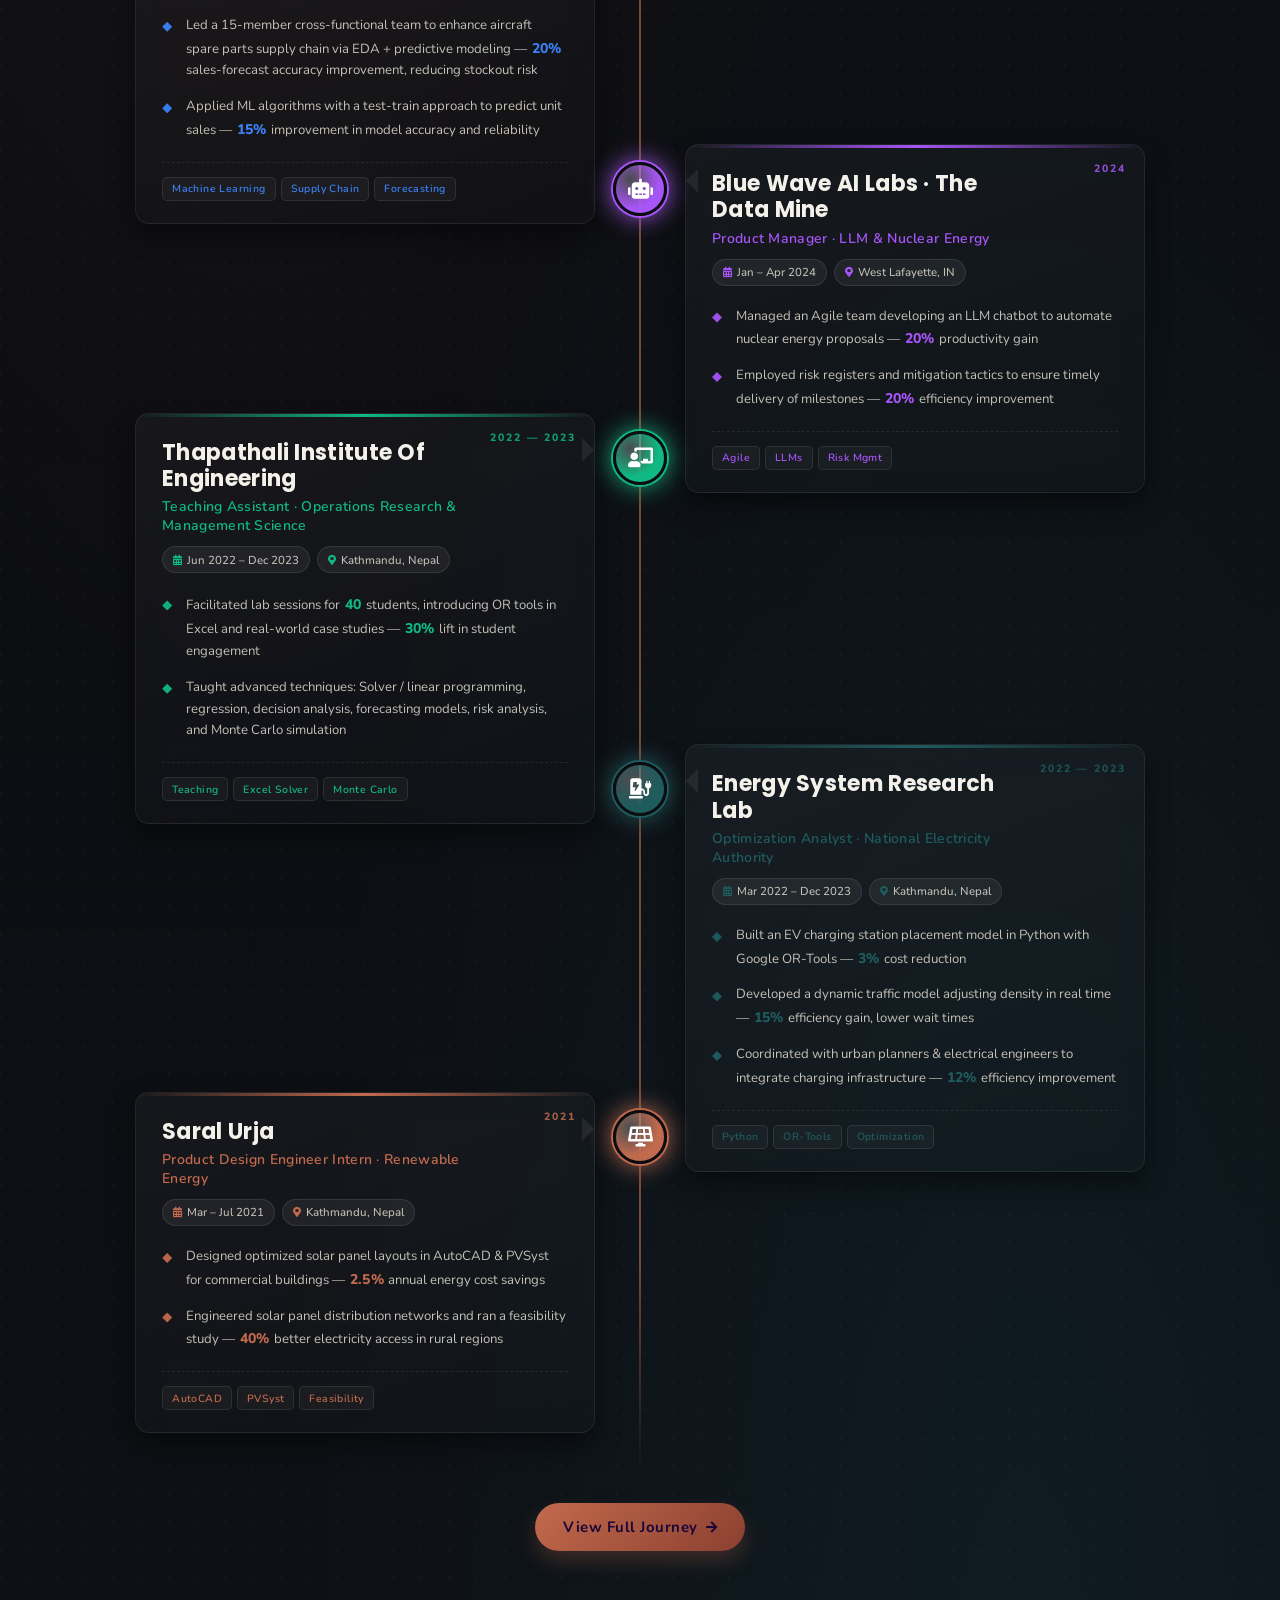
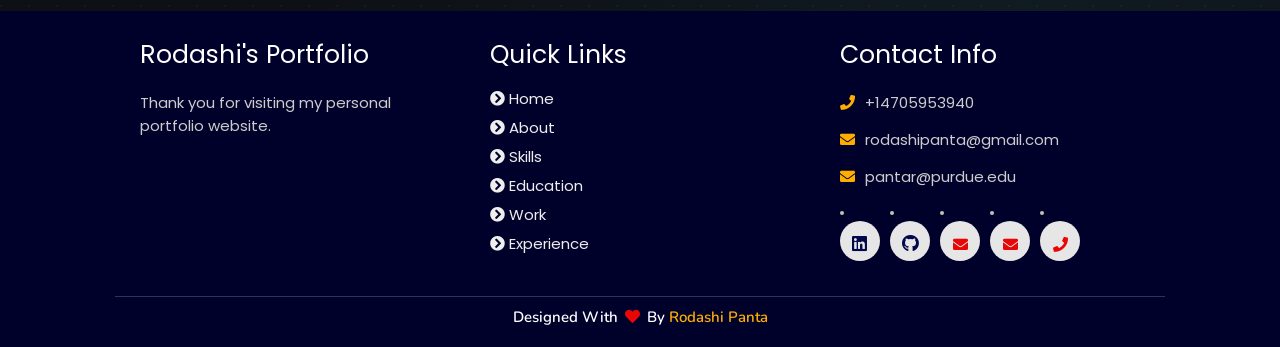
==== commit 0e81f197: "Add light/dark theme toggle + refined PM-appropriate palette - Introduce CSS variables at :root (dar" ====
--- a/index.html
+++ b/index.html
@@ -162,7 +162,7 @@
       </div>
     </div>
 
-    <div class="skill-card" style="--accent:#FBBF24;">
+    <div class="skill-card" style="--accent:#1F5C5E;">
       <div class="skill-card-head">
         <span class="skill-card-icon"><i class="fas fa-square-root-alt"></i></span>
         <div>
@@ -367,7 +367,7 @@
       </div>
     </article>
 
-    <article class="proj-card" style="--accent:#FBBF24;">
+    <article class="proj-card" style="--accent:#C26A4D;">
       <div class="proj-cover">
         <img draggable="false" src="./assets/images/r projects/rowwboatics.png" alt="Rowboatics Competition" />
         <span class="proj-cat"><i class="fas fa-trophy"></i> Mechanical Design</span>
@@ -589,7 +589,7 @@
     </div>
   </article>
 
-  <article class="exp-card" data-side="right" style="--accent:#FBBF24;">
+  <article class="exp-card" data-side="right" style="--accent:#1F5C5E;">
     <div class="exp-marker"><i class="fas fa-charging-station"></i></div>
     <div class="exp-body">
       <span class="exp-year-tag">2022 &mdash; 2023</span>
@@ -612,7 +612,7 @@
     </div>
   </article>
 
-  <article class="exp-card" data-side="left" style="--accent:#F59E0B;">
+  <article class="exp-card" data-side="left" style="--accent:#C26A4D;">
     <div class="exp-marker"><i class="fas fa-solar-panel"></i></div>
     <div class="exp-body">
       <span class="exp-year-tag">2021</span>
--- a/assets/css/style.css
+++ b/assets/css/style.css
@@ -1,110 +1,115 @@
 @import url("https://fonts.googleapis.com/css2?family=Poppins:wght@400;600;700&display=swap");
 @import url("https://fonts.googleapis.com/css2?family=Nunito:ital,wght@0,300;0,400;0,600;0,700;1,300;1,400&display=swap");
 
-/* ===== Theme tokens ===== */
+/* ===== Theme tokens =====
+   Refined palette: warm charcoal (dark) + warm ivory (light)
+   Accent system: terracotta (#C26A4D) primary + deep teal (#1F5C5E) secondary
+*/
 :root {
   /* Page */
-  --bg-page: #160433;
-  --header-bg: rgba(22, 4, 51, 0.85);
-  --header-border: rgba(255, 255, 255, 0.06);
-  --logo-color: #ffffff;
-  --nav-link: #d8d3ec;
+  --bg-page: #0c0d11;
+  --header-bg: rgba(12, 13, 17, 0.82);
+  --header-border: rgba(255, 255, 255, 0.05);
+  --logo-color: #f4f1ea;
+  --nav-link: #c4c0b6;
 
   /* Text */
-  --text-strong: #ffffff;
-  --text-body: #d8d3ec;
-  --text-muted: #b8b3d4;
+  --text-strong: #f4f1ea;
+  --text-body: #c4c0b6;
+  --text-muted: #8a877e;
 
   /* Surfaces (glass cards, pills) */
-  --surface-bg: linear-gradient(160deg, rgba(255,255,255,0.06), rgba(255,255,255,0.02));
-  --surface-border: rgba(255,255,255,0.08);
-  --surface-hover-bg: rgba(255,255,255,0.08);
-  --pill-bg: rgba(255,255,255,0.04);
+  --surface-bg: linear-gradient(160deg, rgba(255,255,255,0.04), rgba(255,255,255,0.012));
+  --surface-border: rgba(255,255,255,0.07);
+  --surface-hover-bg: rgba(255,255,255,0.06);
+  --pill-bg: rgba(255,255,255,0.035);
   --pill-bg-strong: rgba(255,255,255,0.06);
-  --pill-border: rgba(255,255,255,0.10);
-  --grid-dot: rgba(255,255,255,0.04);
+  --pill-border: rgba(255,255,255,0.09);
+  --grid-dot: rgba(255,255,255,0.035);
   --hr-dashed: rgba(255,255,255,0.08);
-  --shadow-card: 0 1.4rem 3rem rgba(0,0,0,0.35);
-  --shadow-card-hover: 0 2.4rem 4.4rem rgba(0,0,0,0.5);
-
-  /* Section gradients */
+  --shadow-card: 0 1.2rem 2.6rem rgba(0,0,0,0.45);
+  --shadow-card-hover: 0 2rem 4rem rgba(0,0,0,0.6);
+
+  /* Section gradients - cohesive charcoal base, accent tints */
   --hero-bg:
-    radial-gradient(ellipse at 20% 30%, rgba(168, 85, 247, 0.18), transparent 55%),
-    radial-gradient(ellipse at 80% 70%, rgba(34, 211, 238, 0.10), transparent 55%),
-    linear-gradient(to bottom, #1a0738 0%, #2a0a5c 100%);
+    radial-gradient(ellipse at 25% 30%, rgba(194,106,77,0.12), transparent 55%),
+    radial-gradient(ellipse at 80% 70%, rgba(34,211,238,0.07), transparent 55%),
+    linear-gradient(to bottom, #11131a 0%, #0c0d11 100%);
   --about-bg:
-    radial-gradient(ellipse at 80% 0%, rgba(168, 85, 247, 0.14), transparent 55%),
-    radial-gradient(ellipse at 0% 100%, rgba(34, 211, 238, 0.08), transparent 55%),
-    linear-gradient(to bottom, #2a0a5c 0%, #2a0a5c 100%);
+    radial-gradient(ellipse at 80% 0%, rgba(194,106,77,0.08), transparent 55%),
+    radial-gradient(ellipse at 0% 100%, rgba(34,211,238,0.05), transparent 55%),
+    linear-gradient(to bottom, #0c0d11 0%, #0e1015 100%);
   --skills-bg:
-    radial-gradient(ellipse at 0% 0%, rgba(34,211,238,0.10), transparent 50%),
-    radial-gradient(ellipse at 100% 100%, rgba(251,191,36,0.10), transparent 50%),
-    linear-gradient(to bottom, #2a0a5c 0%, #410d8a 50%, #2a0a5c 100%);
+    radial-gradient(ellipse at 0% 0%, rgba(34,211,238,0.07), transparent 50%),
+    radial-gradient(ellipse at 100% 100%, rgba(194,106,77,0.09), transparent 50%),
+    linear-gradient(to bottom, #0e1015 0%, #0c0d11 50%, #0e1015 100%);
   --education-bg:
-    radial-gradient(ellipse at 100% 0%, rgba(207,185,145,0.08), transparent 50%),
-    radial-gradient(ellipse at 0% 100%, rgba(220,20,60,0.06), transparent 50%),
-    linear-gradient(to bottom, #160433 0%, #2a0a5c 50%, #1a0738 100%);
+    radial-gradient(ellipse at 100% 0%, rgba(207,185,145,0.10), transparent 50%),
+    radial-gradient(ellipse at 0% 100%, rgba(220,80,80,0.04), transparent 50%),
+    linear-gradient(to bottom, #0c0d11 0%, #0e1015 50%, #0c0d11 100%);
   --work-bg:
-    radial-gradient(ellipse at 80% 0%, rgba(34,211,238,0.06), transparent 55%),
-    radial-gradient(ellipse at 0% 100%, rgba(168,85,247,0.06), transparent 55%),
-    linear-gradient(to bottom, #050b22 0%, #0a1438 50%, #060a1f 100%);
+    radial-gradient(ellipse at 80% 0%, rgba(34,211,238,0.07), transparent 55%),
+    radial-gradient(ellipse at 0% 100%, rgba(168,85,247,0.04), transparent 55%),
+    linear-gradient(to bottom, #0c0d11 0%, #0e1015 50%, #0c0d11 100%);
   --experience-bg:
-    radial-gradient(ellipse at 20% 0%, rgba(251,191,36,0.08), transparent 50%),
-    radial-gradient(ellipse at 80% 100%, rgba(0,168,232,0.08), transparent 50%),
-    linear-gradient(to bottom, #1a0738 0%, #2a0a5c 50%, #160433 100%);
-
-  /* Footer (kept dark in both themes for contrast) */
-  --footer-bg: rgb(0, 1, 43);
+    radial-gradient(ellipse at 20% 0%, rgba(194,106,77,0.10), transparent 50%),
+    radial-gradient(ellipse at 80% 100%, rgba(34,211,238,0.06), transparent 50%),
+    linear-gradient(to bottom, #0e1015 0%, #0c0d11 50%, #0e1015 100%);
+
+  --footer-bg: #07080b;
 }
 
 [data-theme="light"] {
-  --bg-page: #f7f4fc;
-  --header-bg: rgba(255, 255, 255, 0.85);
-  --header-border: rgba(26, 7, 56, 0.08);
-  --logo-color: #1a0738;
-  --nav-link: #3a2c5c;
-
-  --text-strong: #1a0738;
-  --text-body: #3a2c5c;
-  --text-muted: #6e6688;
-
-  --surface-bg: linear-gradient(160deg, rgba(255,255,255,0.95), rgba(255,255,255,0.75));
-  --surface-border: rgba(26,7,56,0.10);
-  --surface-hover-bg: rgba(26,7,56,0.04);
-  --pill-bg: rgba(26,7,56,0.04);
-  --pill-bg-strong: rgba(26,7,56,0.06);
-  --pill-border: rgba(26,7,56,0.10);
-  --grid-dot: rgba(26,7,56,0.06);
-  --hr-dashed: rgba(26,7,56,0.10);
-  --shadow-card: 0 1rem 2.4rem rgba(26,7,56,0.10);
-  --shadow-card-hover: 0 1.6rem 3.4rem rgba(26,7,56,0.18);
+  /* Page */
+  --bg-page: #faf7f1;
+  --header-bg: rgba(250, 247, 241, 0.88);
+  --header-border: rgba(20, 18, 15, 0.08);
+  --logo-color: #1a1a1f;
+  --nav-link: #4a4842;
+
+  /* Text */
+  --text-strong: #1a1a1f;
+  --text-body: #4a4842;
+  --text-muted: #7a7770;
+
+  /* Surfaces */
+  --surface-bg: linear-gradient(160deg, rgba(255,255,255,0.85), rgba(255,255,255,0.55));
+  --surface-border: rgba(20,18,15,0.09);
+  --surface-hover-bg: rgba(20,18,15,0.035);
+  --pill-bg: rgba(20,18,15,0.035);
+  --pill-bg-strong: rgba(20,18,15,0.055);
+  --pill-border: rgba(20,18,15,0.10);
+  --grid-dot: rgba(20,18,15,0.05);
+  --hr-dashed: rgba(20,18,15,0.10);
+  --shadow-card: 0 0.9rem 2rem rgba(20,18,15,0.07);
+  --shadow-card-hover: 0 1.4rem 3rem rgba(20,18,15,0.12);
 
   --hero-bg:
-    radial-gradient(ellipse at 20% 30%, rgba(168, 85, 247, 0.10), transparent 55%),
-    radial-gradient(ellipse at 80% 70%, rgba(34, 211, 238, 0.10), transparent 55%),
-    linear-gradient(to bottom, #faf6ff 0%, #efe6f9 100%);
+    radial-gradient(ellipse at 25% 30%, rgba(194,106,77,0.14), transparent 55%),
+    radial-gradient(ellipse at 80% 70%, rgba(34,211,238,0.07), transparent 55%),
+    linear-gradient(to bottom, #faf7f1 0%, #f3eee5 100%);
   --about-bg:
-    radial-gradient(ellipse at 80% 0%, rgba(168, 85, 247, 0.08), transparent 55%),
-    radial-gradient(ellipse at 0% 100%, rgba(34, 211, 238, 0.06), transparent 55%),
-    linear-gradient(to bottom, #f5eefb 0%, #efe6f9 100%);
+    radial-gradient(ellipse at 80% 0%, rgba(194,106,77,0.09), transparent 55%),
+    radial-gradient(ellipse at 0% 100%, rgba(34,211,238,0.06), transparent 55%),
+    linear-gradient(to bottom, #f5f0e7 0%, #faf7f1 100%);
   --skills-bg:
     radial-gradient(ellipse at 0% 0%, rgba(34,211,238,0.08), transparent 50%),
-    radial-gradient(ellipse at 100% 100%, rgba(251,191,36,0.10), transparent 50%),
-    linear-gradient(to bottom, #f4ecfc 0%, #ebdef9 50%, #f4ecfc 100%);
+    radial-gradient(ellipse at 100% 100%, rgba(194,106,77,0.10), transparent 50%),
+    linear-gradient(to bottom, #faf7f1 0%, #f3eee5 50%, #faf7f1 100%);
   --education-bg:
-    radial-gradient(ellipse at 100% 0%, rgba(207,185,145,0.14), transparent 50%),
-    radial-gradient(ellipse at 0% 100%, rgba(220,20,60,0.05), transparent 50%),
-    linear-gradient(to bottom, #faf6ff 0%, #f0e7fb 50%, #f6efff 100%);
+    radial-gradient(ellipse at 100% 0%, rgba(207,185,145,0.20), transparent 50%),
+    radial-gradient(ellipse at 0% 100%, rgba(220,80,80,0.05), transparent 50%),
+    linear-gradient(to bottom, #f5f0e7 0%, #faf7f1 50%, #f5f0e7 100%);
   --work-bg:
     radial-gradient(ellipse at 80% 0%, rgba(34,211,238,0.08), transparent 55%),
-    radial-gradient(ellipse at 0% 100%, rgba(168,85,247,0.06), transparent 55%),
-    linear-gradient(to bottom, #f3f7fc 0%, #e8eef8 50%, #f3f7fc 100%);
+    radial-gradient(ellipse at 0% 100%, rgba(168,85,247,0.05), transparent 55%),
+    linear-gradient(to bottom, #faf7f1 0%, #f3eee5 50%, #faf7f1 100%);
   --experience-bg:
-    radial-gradient(ellipse at 20% 0%, rgba(251,191,36,0.10), transparent 50%),
-    radial-gradient(ellipse at 80% 100%, rgba(0,168,232,0.08), transparent 50%),
-    linear-gradient(to bottom, #faf5ff 0%, #efe6f9 50%, #f6efff 100%);
-
-  --footer-bg: #1a0738;
+    radial-gradient(ellipse at 20% 0%, rgba(194,106,77,0.12), transparent 50%),
+    radial-gradient(ellipse at 80% 100%, rgba(34,211,238,0.06), transparent 50%),
+    linear-gradient(to bottom, #f5f0e7 0%, #faf7f1 50%, #f5f0e7 100%);
+
+  --footer-bg: #1a1a1f;
 }
 
 * {
@@ -194,7 +199,7 @@
   text-align: center;
 }
 .heading span {
-  color: #FBBF24;
+  color: #C26A4D;
 }
 header .logo {
   font-size: 1.9rem;
@@ -206,7 +211,7 @@
   font-size: 2.2rem;
 }
 header .logo:hover {
-  color: #FBBF24;
+  color: #C26A4D;
 }
 header .navbar ul {
   list-style: none;
@@ -227,8 +232,8 @@
 }
 header .navbar ul li a.active,
 header .navbar ul li a:hover {
-  color: #FBBF24;
-  border-bottom: 0.2rem solid #FBBF24;
+  color: #C26A4D;
+  border-bottom: 0.2rem solid #C26A4D;
   padding: 0.5rem 0;
 }
 
@@ -251,8 +256,8 @@
 }
 .theme-toggle:hover {
   background: var(--surface-hover-bg);
-  color: #FBBF24;
-  border-color: #FBBF24;
+  color: #C26A4D;
+  border-color: #C26A4D;
   transform: rotate(15deg);
 }
 .theme-toggle .theme-icon-sun { display: none; }
@@ -377,7 +382,7 @@
 .home .content h2 span {
   font-size: 5rem;
   font-weight: 800;
-  color: #FBBF24;
+  color: #C26A4D;
 }
 .home .content p {
   font-size: 2.5rem;
@@ -541,7 +546,7 @@
 }
 .about .row .content .tag {
   font-size: 1.4rem;
-  color: #FBBF24;
+  color: #C26A4D;
   font-weight: 600;
   margin-top: 1rem;
 }
@@ -640,7 +645,7 @@
   position: relative;
   z-index: 1;
 }
-.skills .heading i { color: #FBBF24; margin-right: 0.8rem; }
+.skills .heading i { color: #C26A4D; margin-right: 0.8rem; }
 .skills .heading span { color: rgb(255, 230, 0); }
 
 .skills-intro {
@@ -1429,7 +1434,7 @@
   z-index: 1;
 }
 .experience .heading i {
-  color: #fbbf24;
+  color: #C26A4D;
   margin-right: 0.8rem;
 }
 .experience .heading span {
@@ -1465,8 +1470,8 @@
   width: 2px;
   background: linear-gradient(to bottom,
     transparent 0%,
-    rgba(251,191,36,0.6) 8%,
-    rgba(251,191,36,0.6) 92%,
+    rgba(194,106,77,0.6) 8%,
+    rgba(194,106,77,0.6) 92%,
     transparent 100%);
   transform: translateX(-50%);
 }
@@ -1494,11 +1499,11 @@
   width: 5.4rem;
   height: 5.4rem;
   border-radius: 50%;
-  background: radial-gradient(circle at 30% 30%, rgba(255,255,255,0.25), var(--accent, #fbbf24) 60%);
+  background: radial-gradient(circle at 30% 30%, rgba(255,255,255,0.25), var(--accent, #C26A4D) 60%);
   border: 3px solid var(--bg-page);
   box-shadow:
-    0 0 0 2px var(--accent, #fbbf24),
-    0 0 24px var(--accent, #fbbf24),
+    0 0 0 2px var(--accent, #C26A4D),
+    0 0 24px var(--accent, #C26A4D),
     0 0 48px rgba(255,255,255,0.08);
   display: flex;
   align-items: center;
@@ -1535,7 +1540,7 @@
   position: absolute;
   top: 0; left: 0; right: 0;
   height: 3px;
-  background: linear-gradient(90deg, transparent, var(--accent, #fbbf24), transparent);
+  background: linear-gradient(90deg, transparent, var(--accent, #C26A4D), transparent);
 }
 .exp-body::after {
   content: '';
@@ -1585,7 +1590,7 @@
 }
 .exp-role {
   font-size: 1.4rem;
-  color: var(--accent, #fbbf24);
+  color: var(--accent, #C26A4D);
   font-weight: 600;
   margin: 0.5rem 0 1.1rem;
   text-transform: none;
@@ -1686,14 +1691,14 @@
   gap: 0.8rem;
   padding: 1.4rem 2.8rem;
   border-radius: 999px;
-  background: linear-gradient(135deg, #fbbf24, #f59e0b);
+  background: linear-gradient(135deg, #C26A4D, #8C4030);
   color: #1a0738;
   font-weight: 700;
   font-size: 1.5rem;
   font-family: 'Nunito', sans-serif;
   text-transform: none;
   letter-spacing: 0.5px;
-  box-shadow: 0 1rem 2rem rgba(251,191,36,0.25);
+  box-shadow: 0 1rem 2rem rgba(194,106,77,0.25);
   transition: transform .3s ease, box-shadow .3s ease;
 }
 .exp-cta-btn i {
@@ -1702,7 +1707,7 @@
 }
 .exp-cta-btn:hover {
   transform: translateY(-3px);
-  box-shadow: 0 1.6rem 2.8rem rgba(251,191,36,0.4);
+  box-shadow: 0 1.6rem 2.8rem rgba(194,106,77,0.4);
 }
 .exp-cta-btn:hover i {
   transform: translateX(5px);
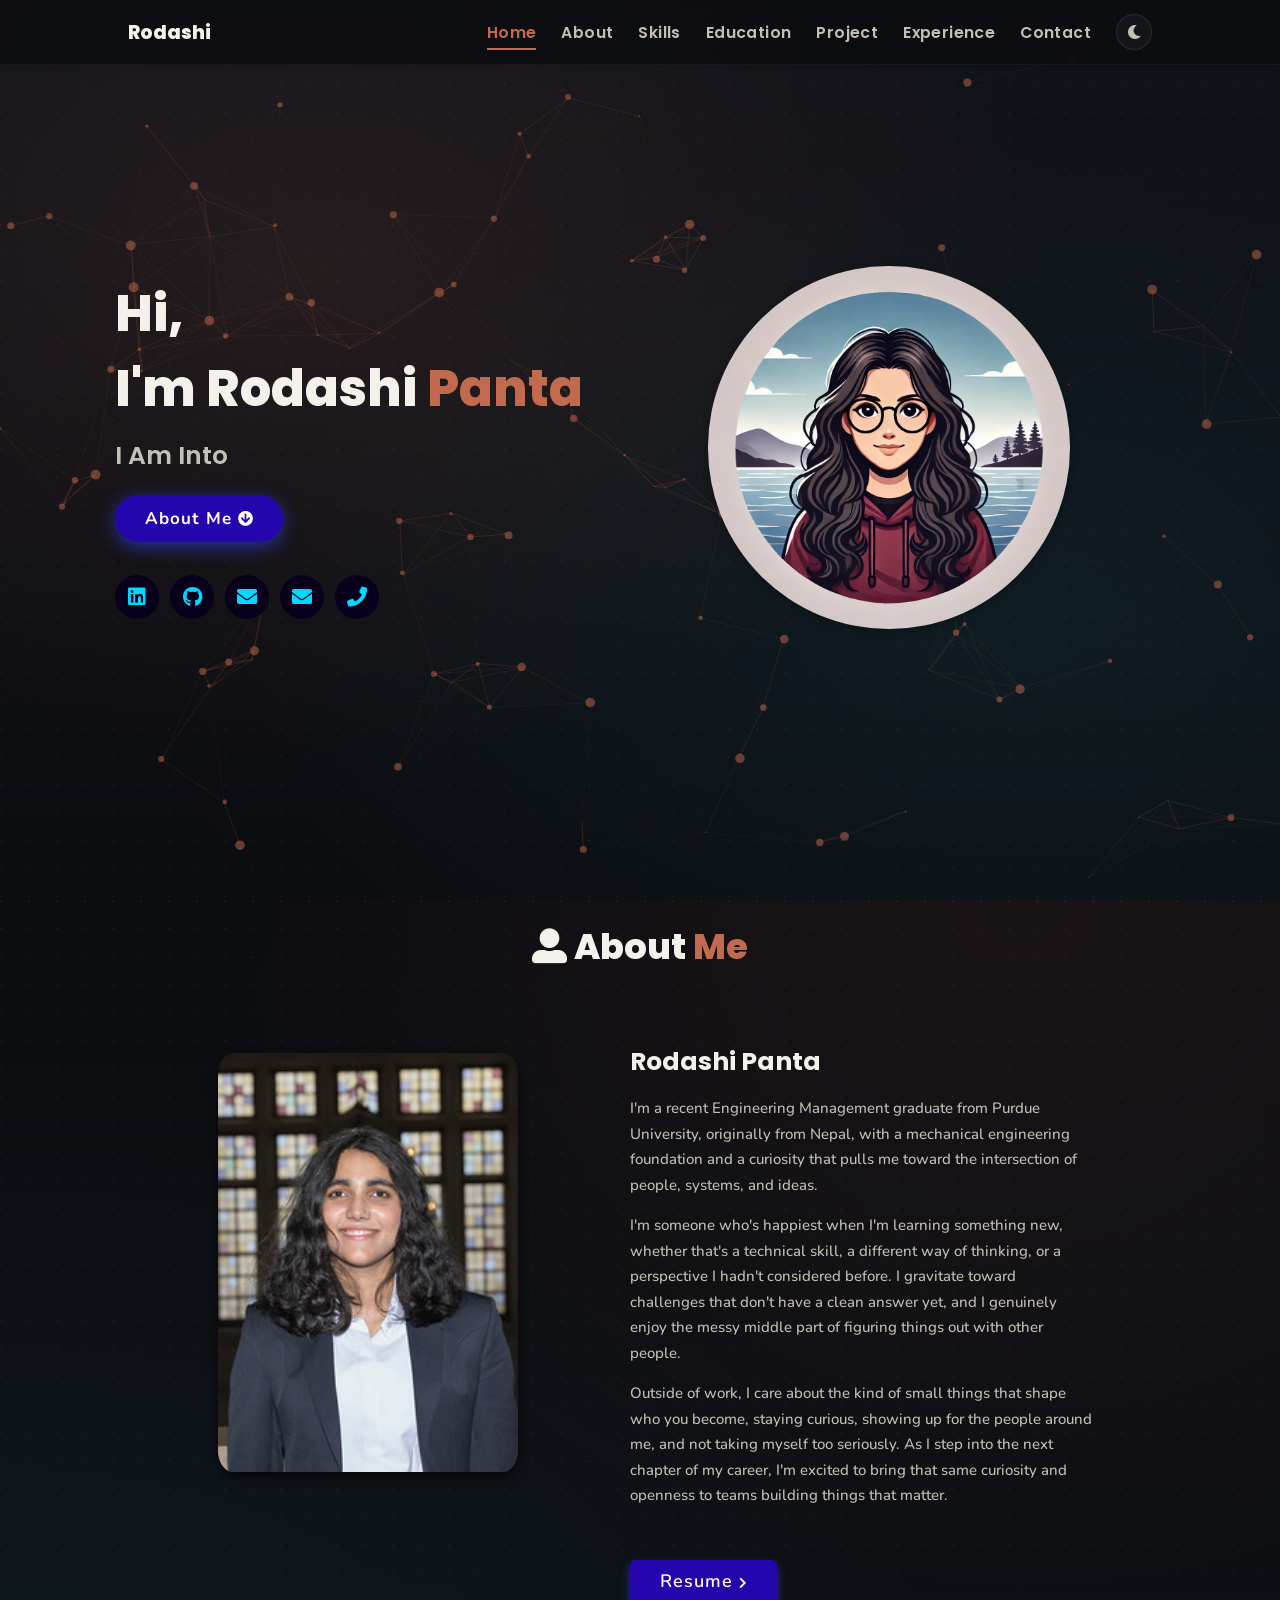
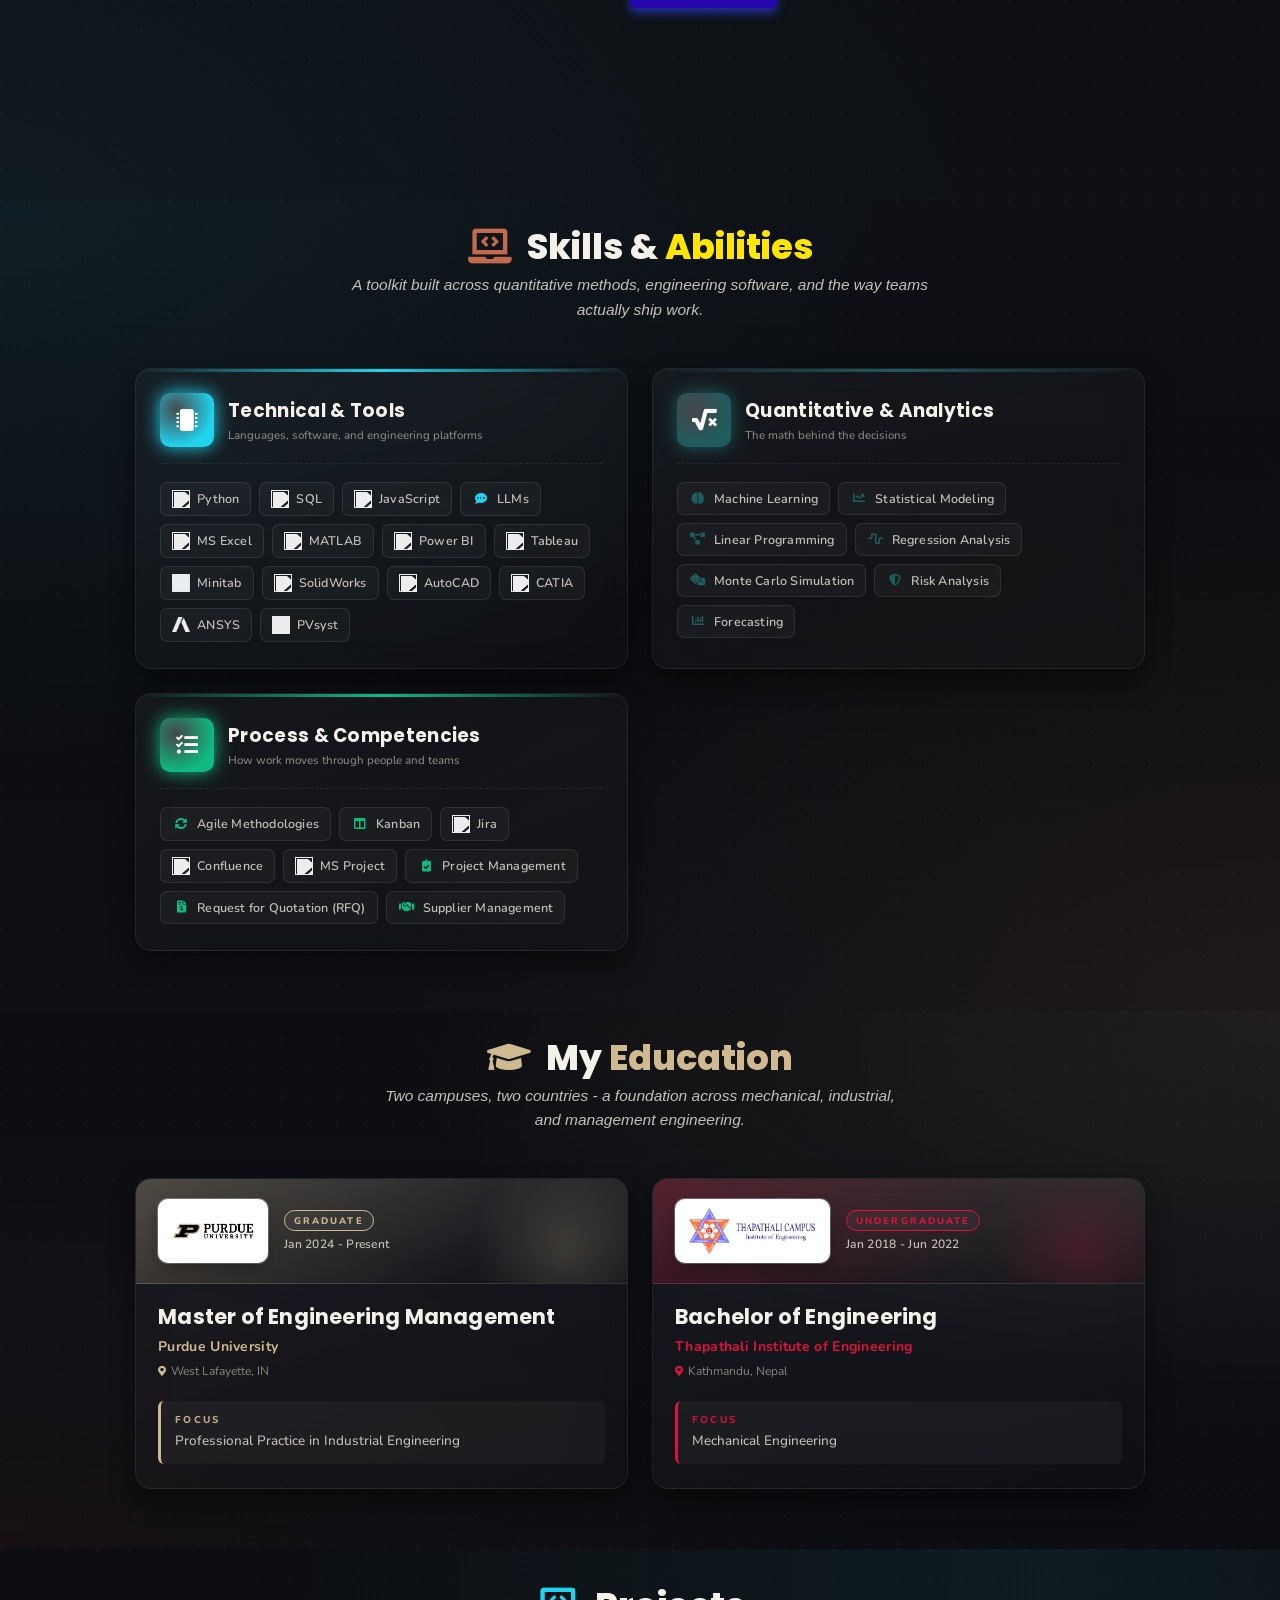
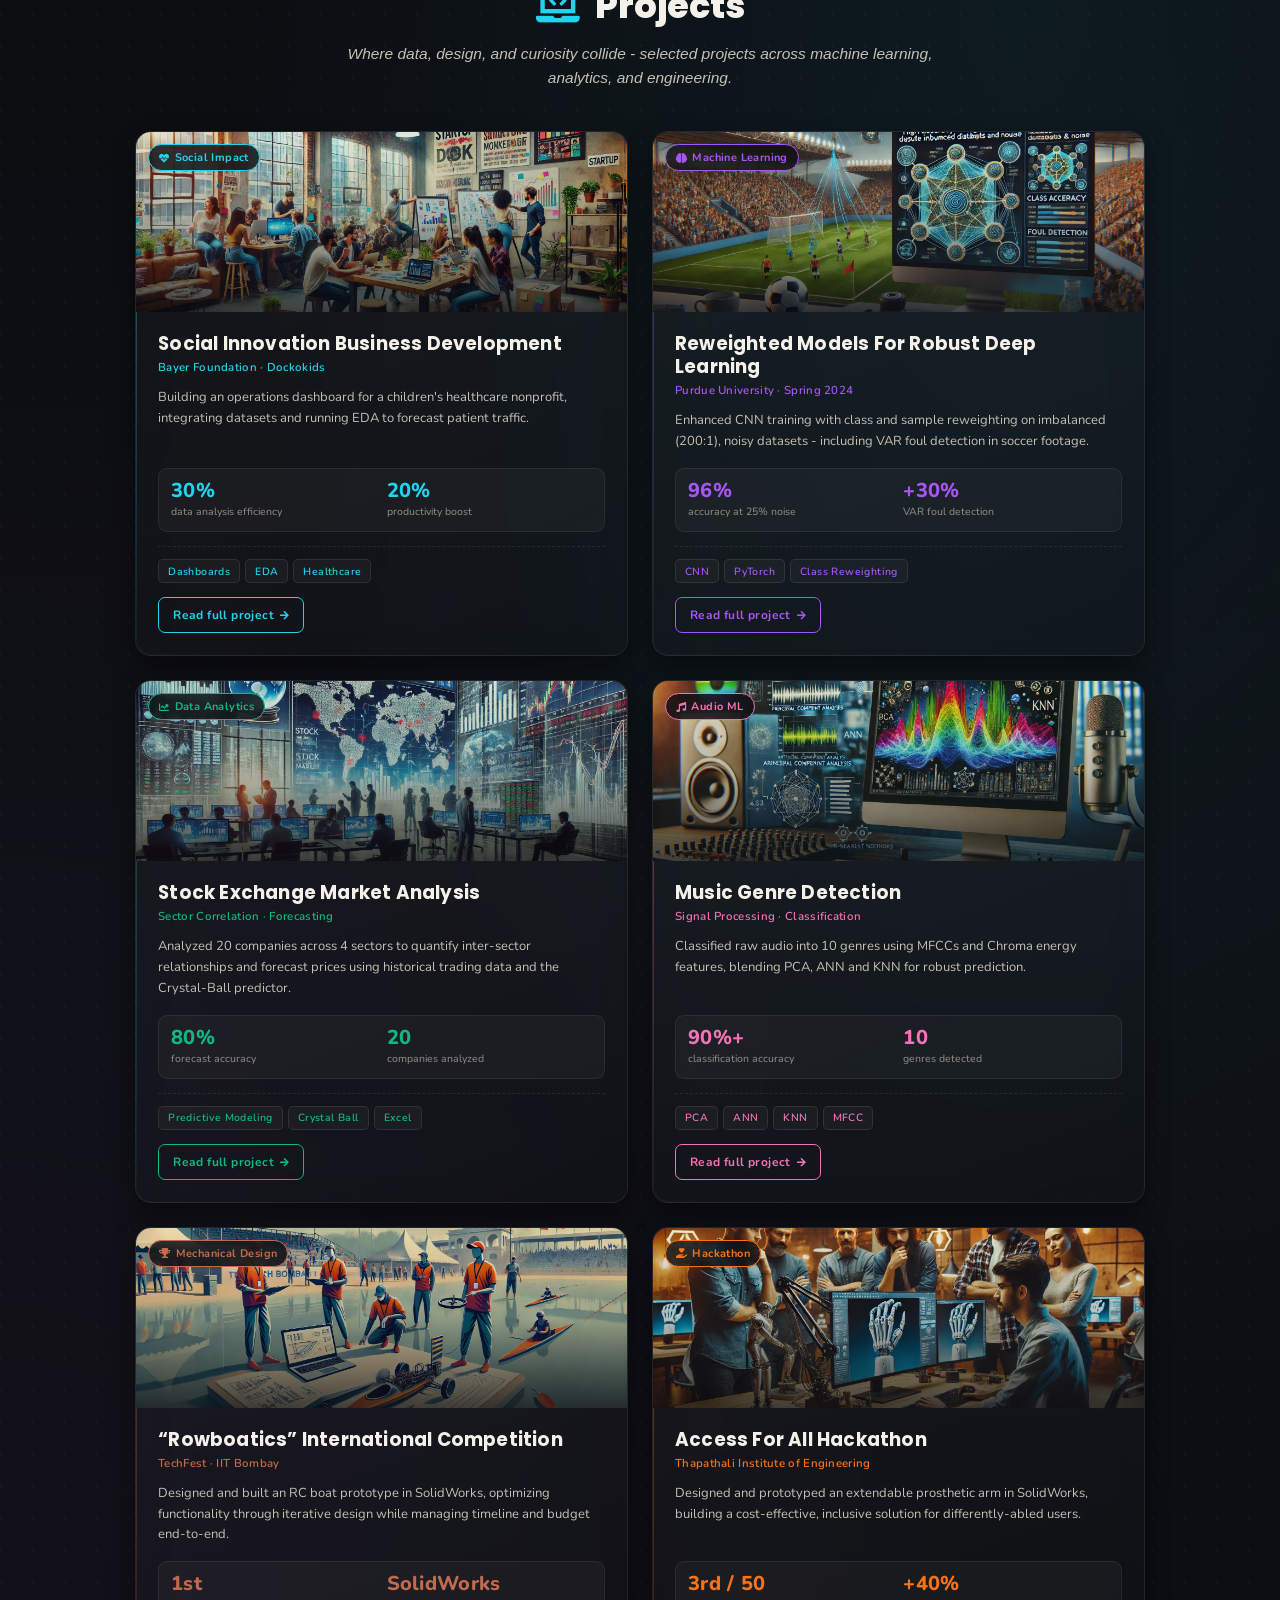
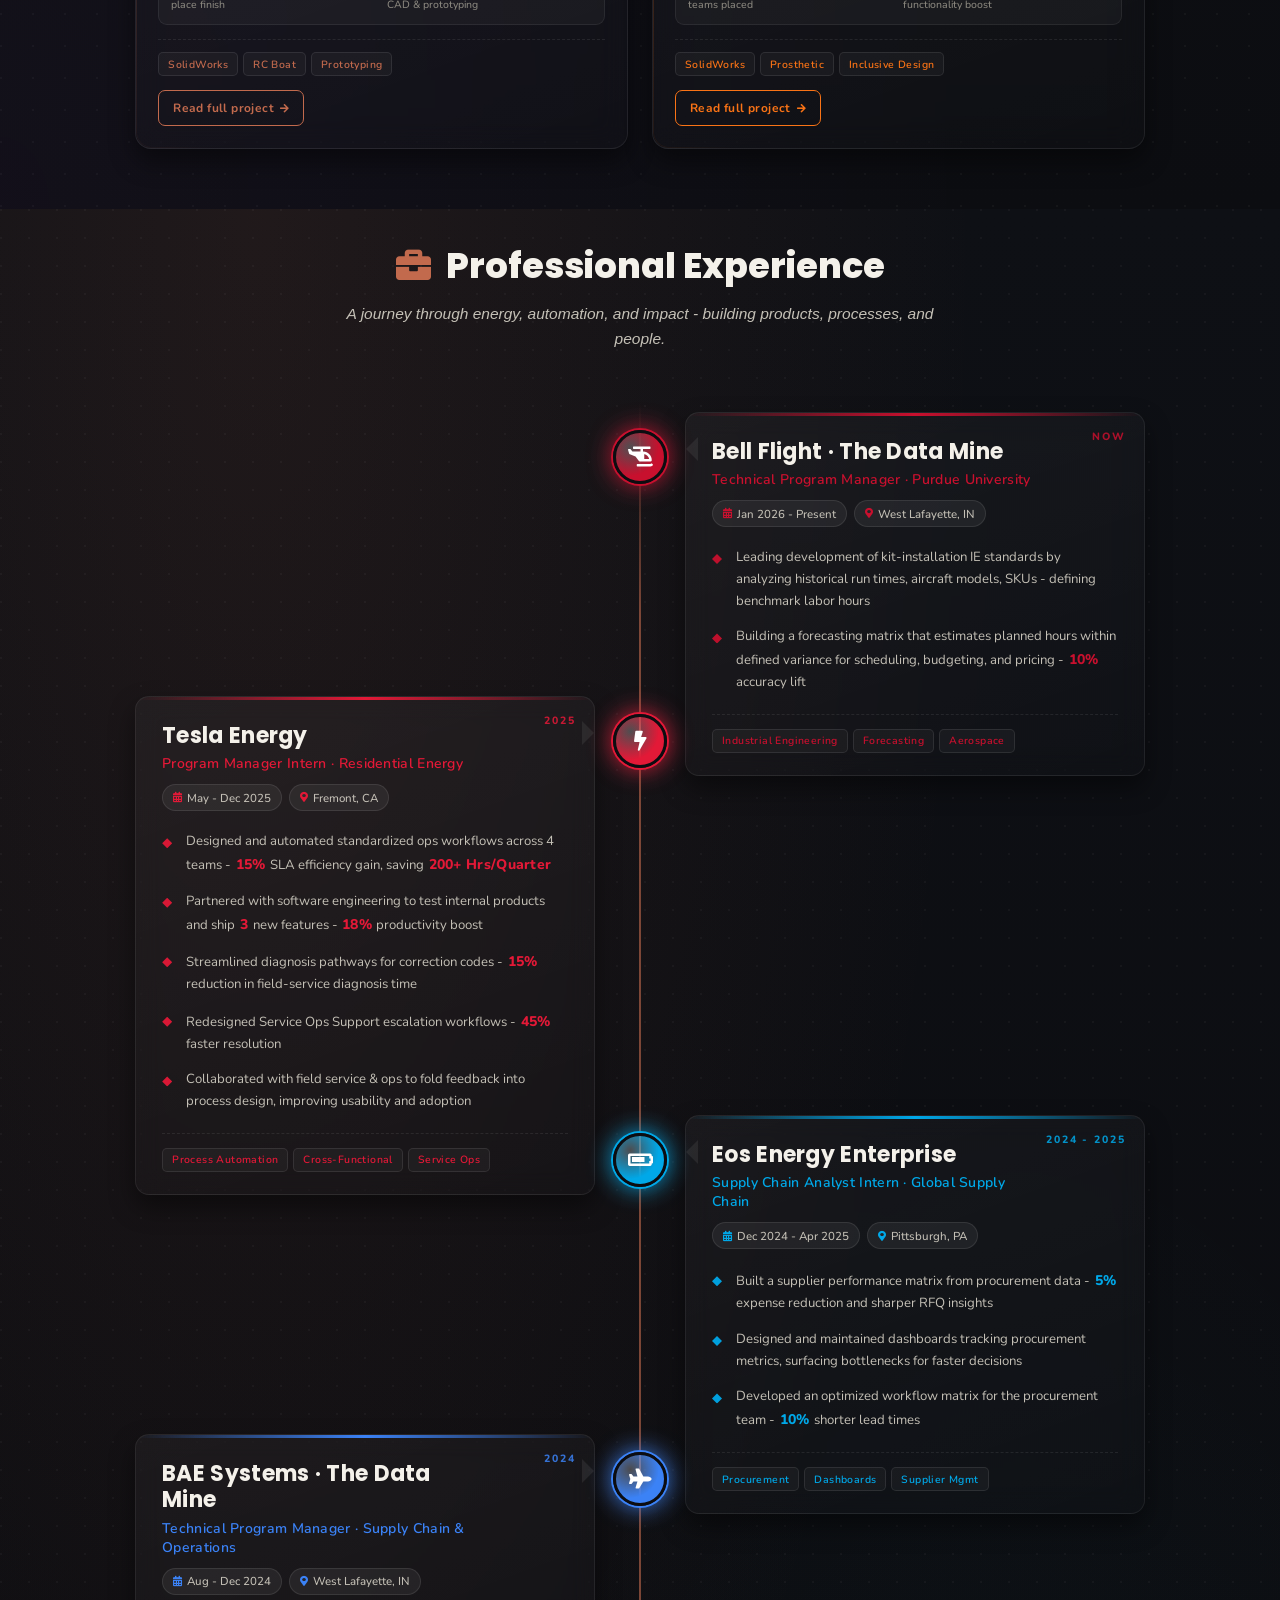
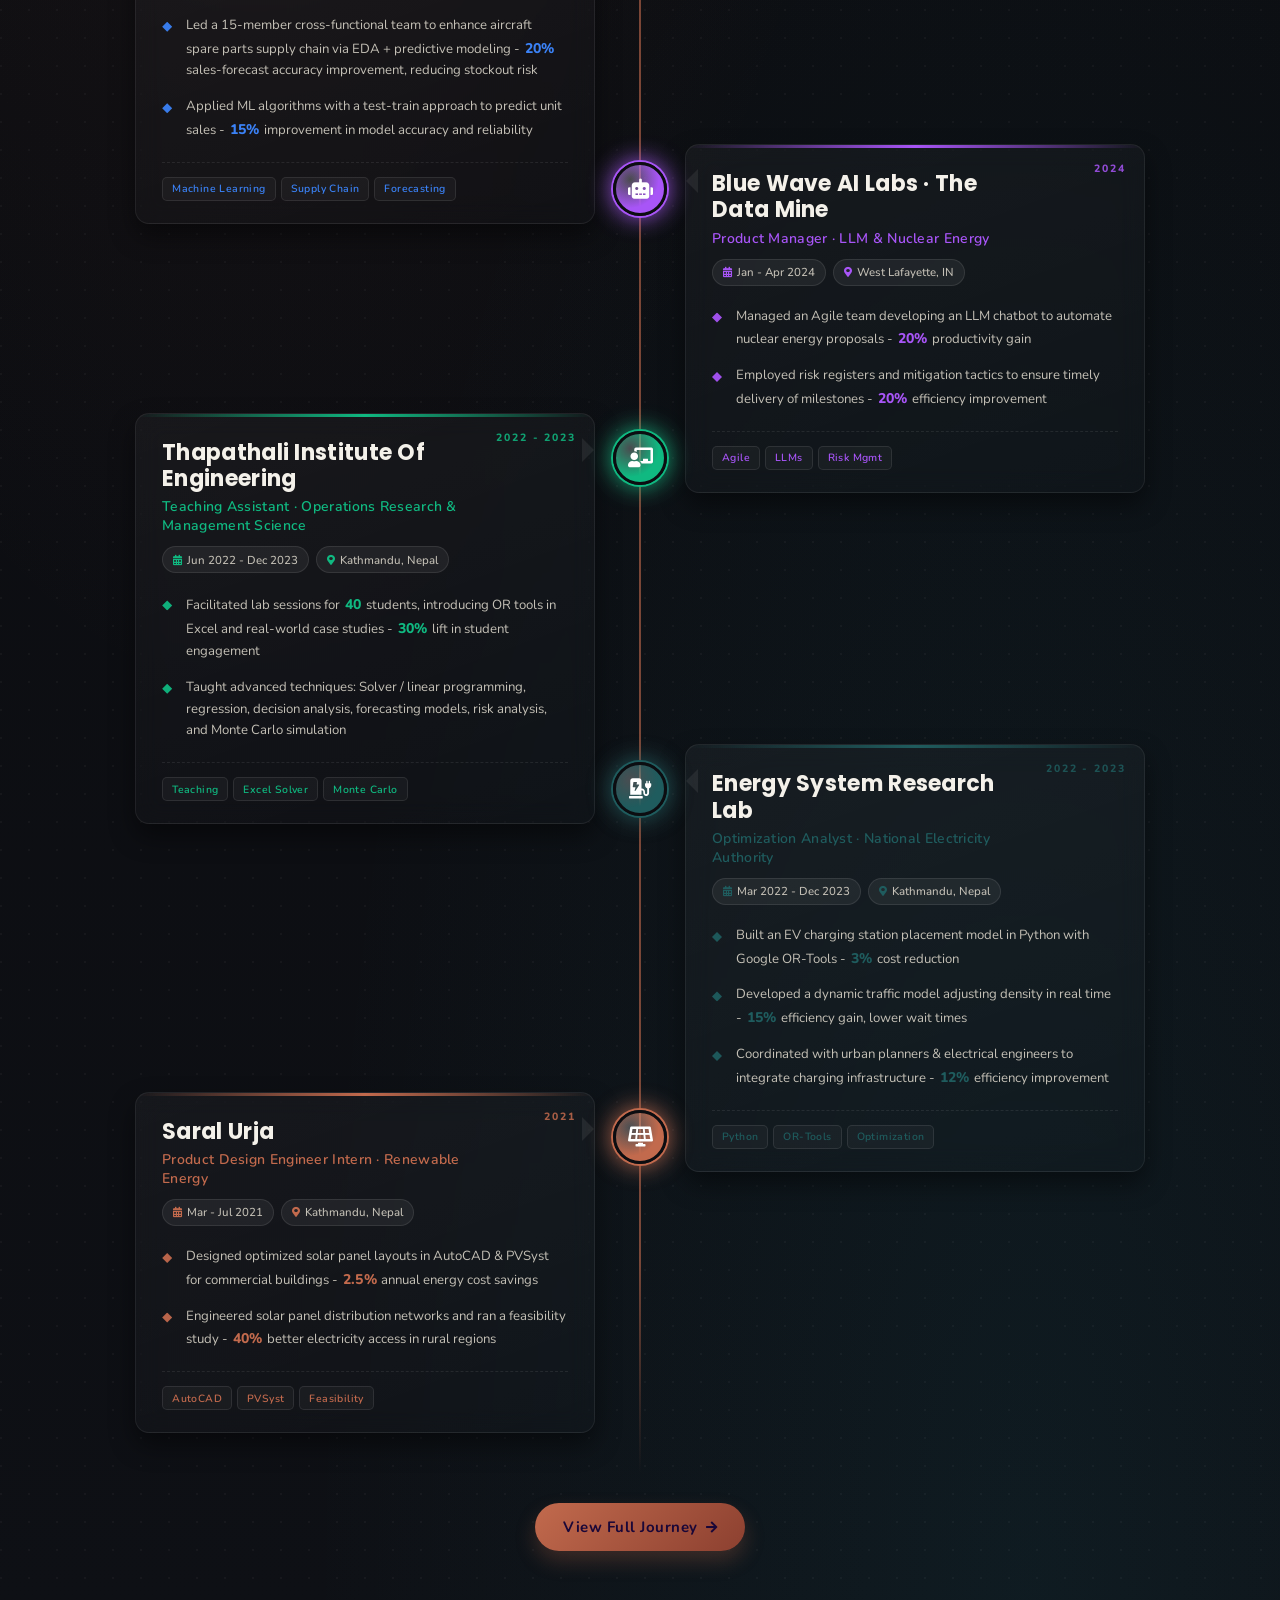
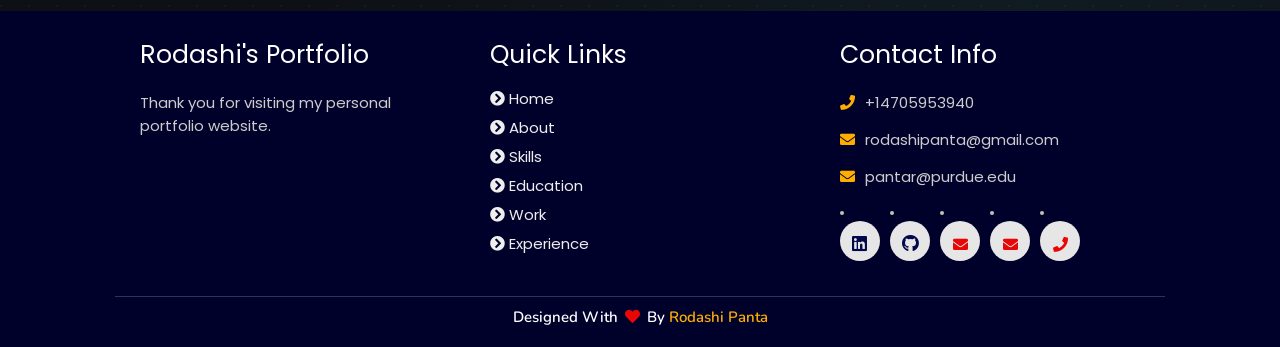
==== commit ebbe07f7: "change mdashes to dash and comma" ====
--- a/index.html
+++ b/index.html
@@ -102,8 +102,8 @@
         <!--<span class="tag"></span>-->
         
         <p>I'm a recent Engineering Management graduate from Purdue University, originally from Nepal, with a mechanical engineering foundation and a curiosity that pulls me toward the intersection of people, systems, and ideas.</p>
-        <p>I'm someone who's happiest when I'm learning something new &mdash; whether that's a technical skill, a different way of thinking, or a perspective I hadn't considered before. I gravitate toward challenges that don't have a clean answer yet, and I genuinely enjoy the messy middle part of figuring things out with other people.</p>
-        <p>Outside of work, I care about the kind of small things that shape who you become &mdash; staying curious, showing up for the people around me, and not taking myself too seriously. As I step into the next chapter of my career, I'm excited to bring that same curiosity and openness to teams building things that matter.</p>
+        <p>I'm someone who's happiest when I'm learning something new, whether that's a technical skill, a different way of thinking, or a perspective I hadn't considered before. I gravitate toward challenges that don't have a clean answer yet, and I genuinely enjoy the messy middle part of figuring things out with other people.</p>
+        <p>Outside of work, I care about the kind of small things that shape who you become, staying curious, showing up for the people around me, and not taking myself too seriously. As I step into the next chapter of my career, I'm excited to bring that same curiosity and openness to teams building things that matter.</p>
         
         <!--<div class="box-container">
             <div class="box">
@@ -211,7 +211,7 @@
 <section class="education" id="education">
 
   <h2 class="heading"><i class="fas fa-graduation-cap"></i> My <span>Education</span></h2>
-  <p class="education-intro">Two campuses, two countries &mdash; a foundation across mechanical, industrial, and management engineering.</p>
+  <p class="education-intro">Two campuses, two countries - a foundation across mechanical, industrial, and management engineering.</p>
 
   <div class="edu-grid">
 
@@ -222,7 +222,7 @@
         </div>
         <div class="edu-meta">
           <span class="edu-status">Graduate</span>
-          <span class="edu-period">Jan 2024 &ndash; Present</span>
+          <span class="edu-period">Jan 2024 - Present</span>
         </div>
       </div>
       <div class="edu-body">
@@ -243,7 +243,7 @@
         </div>
         <div class="edu-meta">
           <span class="edu-status">Undergraduate</span>
-          <span class="edu-period">Jan 2018 &ndash; Jun 2022</span>
+          <span class="edu-period">Jan 2018 - Jun 2022</span>
         </div>
       </div>
       <div class="edu-body">
@@ -267,7 +267,7 @@
 <section class="work" id="work">
 
   <h2 class="heading"><i class="fas fa-laptop-code"></i> Projects</h2>
-  <p class="proj-intro">Where data, design, and curiosity collide &mdash; selected projects across machine learning, analytics, and engineering.</p>
+  <p class="proj-intro">Where data, design, and curiosity collide - selected projects across machine learning, analytics, and engineering.</p>
 
   <div class="proj-grid">
 
@@ -303,7 +303,7 @@
       <div class="proj-body">
         <h3 class="proj-title">Reweighted Models for Robust Deep Learning</h3>
         <p class="proj-org">Purdue University &middot; Spring 2024</p>
-        <p class="proj-desc">Enhanced CNN training with class and sample reweighting on imbalanced (200:1), noisy datasets &mdash; including VAR foul detection in soccer footage.</p>
+        <p class="proj-desc">Enhanced CNN training with class and sample reweighting on imbalanced (200:1), noisy datasets - including VAR foul detection in soccer footage.</p>
         <div class="proj-full" hidden>
           <p>In the Implementation of Reweighted Models for Robust Deep Learning project, I achieved 96% accuracy on highly imbalanced datasets (200:1) with 25% noise by enhancing CNN training through a class and sample reweighting mechanism.</p>
           <p>I improved the accuracy of VAR foul detection by 30% in datasets with 50% noise while effectively reducing computational overhead during processing. This approach not only strengthened model robustness but also streamlined performance, demonstrating the effectiveness of reweighted models in handling challenging datasets.</p>
@@ -449,7 +449,7 @@
 <section class="experience" id="experience">
 
 <h2 class="heading"><i class="fas fa-briefcase"></i> Professional Experience</h2>
-<p class="experience-intro">A journey through energy, automation, and impact &mdash; building products, processes, and people.</p>
+<p class="experience-intro">A journey through energy, automation, and impact - building products, processes, and people.</p>
 
 <div class="exp-timeline">
 
@@ -461,13 +461,13 @@
         <h3 class="exp-company">Bell Flight &middot; The Data Mine</h3>
         <p class="exp-role">Technical Program Manager &middot; Purdue University</p>
         <div class="exp-meta">
-          <span class="exp-pill"><i class="fas fa-calendar-alt"></i> Jan 2026 &ndash; Present</span>
+          <span class="exp-pill"><i class="fas fa-calendar-alt"></i> Jan 2026 - Present</span>
           <span class="exp-pill"><i class="fas fa-map-marker-alt"></i> West Lafayette, IN</span>
         </div>
       </div>
       <ul class="exp-achievements">
-        <li>Leading development of kit-installation IE standards by analyzing historical run times, aircraft models, SKUs &mdash; defining benchmark labor hours</li>
-        <li>Building a forecasting matrix that estimates planned hours within defined variance for scheduling, budgeting, and pricing &mdash; <span class="exp-metric">10%</span> accuracy lift</li>
+        <li>Leading development of kit-installation IE standards by analyzing historical run times, aircraft models, SKUs - defining benchmark labor hours</li>
+        <li>Building a forecasting matrix that estimates planned hours within defined variance for scheduling, budgeting, and pricing - <span class="exp-metric">10%</span> accuracy lift</li>
       </ul>
       <div class="exp-tags">
         <span>Industrial Engineering</span><span>Forecasting</span><span>Aerospace</span>
@@ -483,15 +483,15 @@
         <h3 class="exp-company">Tesla Energy</h3>
         <p class="exp-role">Program Manager Intern &middot; Residential Energy</p>
         <div class="exp-meta">
-          <span class="exp-pill"><i class="fas fa-calendar-alt"></i> May &ndash; Dec 2025</span>
+          <span class="exp-pill"><i class="fas fa-calendar-alt"></i> May - Dec 2025</span>
           <span class="exp-pill"><i class="fas fa-map-marker-alt"></i> Fremont, CA</span>
         </div>
       </div>
       <ul class="exp-achievements">
-        <li>Designed and automated standardized ops workflows across 4 teams &mdash; <span class="exp-metric">15%</span> SLA efficiency gain, saving <span class="exp-metric">200+ hrs/quarter</span></li>
-        <li>Partnered with software engineering to test internal products and ship <span class="exp-metric">3</span> new features &mdash; <span class="exp-metric">18%</span> productivity boost</li>
-        <li>Streamlined diagnosis pathways for correction codes &mdash; <span class="exp-metric">15%</span> reduction in field-service diagnosis time</li>
-        <li>Redesigned Service Ops Support escalation workflows &mdash; <span class="exp-metric">45%</span> faster resolution</li>
+        <li>Designed and automated standardized ops workflows across 4 teams - <span class="exp-metric">15%</span> SLA efficiency gain, saving <span class="exp-metric">200+ hrs/quarter</span></li>
+        <li>Partnered with software engineering to test internal products and ship <span class="exp-metric">3</span> new features - <span class="exp-metric">18%</span> productivity boost</li>
+        <li>Streamlined diagnosis pathways for correction codes - <span class="exp-metric">15%</span> reduction in field-service diagnosis time</li>
+        <li>Redesigned Service Ops Support escalation workflows - <span class="exp-metric">45%</span> faster resolution</li>
         <li>Collaborated with field service & ops to fold feedback into process design, improving usability and adoption</li>
       </ul>
       <div class="exp-tags">
@@ -503,19 +503,19 @@
   <article class="exp-card" data-side="right" style="--accent:#00A8E8;">
     <div class="exp-marker"><i class="fas fa-battery-three-quarters"></i></div>
     <div class="exp-body">
-      <span class="exp-year-tag">2024 &mdash; 2025</span>
+      <span class="exp-year-tag">2024 - 2025</span>
       <div class="exp-header">
         <h3 class="exp-company">Eos Energy Enterprise</h3>
         <p class="exp-role">Supply Chain Analyst Intern &middot; Global Supply Chain</p>
         <div class="exp-meta">
-          <span class="exp-pill"><i class="fas fa-calendar-alt"></i> Dec 2024 &ndash; Apr 2025</span>
+          <span class="exp-pill"><i class="fas fa-calendar-alt"></i> Dec 2024 - Apr 2025</span>
           <span class="exp-pill"><i class="fas fa-map-marker-alt"></i> Pittsburgh, PA</span>
         </div>
       </div>
       <ul class="exp-achievements">
-        <li>Built a supplier performance matrix from procurement data &mdash; <span class="exp-metric">5%</span> expense reduction and sharper RFQ insights</li>
+        <li>Built a supplier performance matrix from procurement data - <span class="exp-metric">5%</span> expense reduction and sharper RFQ insights</li>
         <li>Designed and maintained dashboards tracking procurement metrics, surfacing bottlenecks for faster decisions</li>
-        <li>Developed an optimized workflow matrix for the procurement team &mdash; <span class="exp-metric">10%</span> shorter lead times</li>
+        <li>Developed an optimized workflow matrix for the procurement team - <span class="exp-metric">10%</span> shorter lead times</li>
       </ul>
       <div class="exp-tags">
         <span>Procurement</span><span>Dashboards</span><span>Supplier Mgmt</span>
@@ -531,13 +531,13 @@
         <h3 class="exp-company">BAE Systems &middot; The Data Mine</h3>
         <p class="exp-role">Technical Program Manager &middot; Supply Chain & Operations</p>
         <div class="exp-meta">
-          <span class="exp-pill"><i class="fas fa-calendar-alt"></i> Aug &ndash; Dec 2024</span>
+          <span class="exp-pill"><i class="fas fa-calendar-alt"></i> Aug - Dec 2024</span>
           <span class="exp-pill"><i class="fas fa-map-marker-alt"></i> West Lafayette, IN</span>
         </div>
       </div>
       <ul class="exp-achievements">
-        <li>Led a 15-member cross-functional team to enhance aircraft spare parts supply chain via EDA + predictive modeling &mdash; <span class="exp-metric">20%</span> sales-forecast accuracy improvement, reducing stockout risk</li>
-        <li>Applied ML algorithms with a test-train approach to predict unit sales &mdash; <span class="exp-metric">15%</span> improvement in model accuracy and reliability</li>
+        <li>Led a 15-member cross-functional team to enhance aircraft spare parts supply chain via EDA + predictive modeling - <span class="exp-metric">20%</span> sales-forecast accuracy improvement, reducing stockout risk</li>
+        <li>Applied ML algorithms with a test-train approach to predict unit sales - <span class="exp-metric">15%</span> improvement in model accuracy and reliability</li>
       </ul>
       <div class="exp-tags">
         <span>Machine Learning</span><span>Supply Chain</span><span>Forecasting</span>
@@ -553,13 +553,13 @@
         <h3 class="exp-company">Blue Wave AI Labs &middot; The Data Mine</h3>
         <p class="exp-role">Product Manager &middot; LLM &amp; Nuclear Energy</p>
         <div class="exp-meta">
-          <span class="exp-pill"><i class="fas fa-calendar-alt"></i> Jan &ndash; Apr 2024</span>
+          <span class="exp-pill"><i class="fas fa-calendar-alt"></i> Jan - Apr 2024</span>
           <span class="exp-pill"><i class="fas fa-map-marker-alt"></i> West Lafayette, IN</span>
         </div>
       </div>
       <ul class="exp-achievements">
-        <li>Managed an Agile team developing an LLM chatbot to automate nuclear energy proposals &mdash; <span class="exp-metric">20%</span> productivity gain</li>
-        <li>Employed risk registers and mitigation tactics to ensure timely delivery of milestones &mdash; <span class="exp-metric">20%</span> efficiency improvement</li>
+        <li>Managed an Agile team developing an LLM chatbot to automate nuclear energy proposals - <span class="exp-metric">20%</span> productivity gain</li>
+        <li>Employed risk registers and mitigation tactics to ensure timely delivery of milestones - <span class="exp-metric">20%</span> efficiency improvement</li>
       </ul>
       <div class="exp-tags">
         <span>Agile</span><span>LLMs</span><span>Risk Mgmt</span>
@@ -570,17 +570,17 @@
   <article class="exp-card" data-side="left" style="--accent:#10B981;">
     <div class="exp-marker"><i class="fas fa-chalkboard-teacher"></i></div>
     <div class="exp-body">
-      <span class="exp-year-tag">2022 &mdash; 2023</span>
+      <span class="exp-year-tag">2022 - 2023</span>
       <div class="exp-header">
         <h3 class="exp-company">Thapathali Institute of Engineering</h3>
         <p class="exp-role">Teaching Assistant &middot; Operations Research &amp; Management Science</p>
         <div class="exp-meta">
-          <span class="exp-pill"><i class="fas fa-calendar-alt"></i> Jun 2022 &ndash; Dec 2023</span>
+          <span class="exp-pill"><i class="fas fa-calendar-alt"></i> Jun 2022 - Dec 2023</span>
           <span class="exp-pill"><i class="fas fa-map-marker-alt"></i> Kathmandu, Nepal</span>
         </div>
       </div>
       <ul class="exp-achievements">
-        <li>Facilitated lab sessions for <span class="exp-metric">40</span> students, introducing OR tools in Excel and real-world case studies &mdash; <span class="exp-metric">30%</span> lift in student engagement</li>
+        <li>Facilitated lab sessions for <span class="exp-metric">40</span> students, introducing OR tools in Excel and real-world case studies - <span class="exp-metric">30%</span> lift in student engagement</li>
         <li>Taught advanced techniques: Solver / linear programming, regression, decision analysis, forecasting models, risk analysis, and Monte Carlo simulation</li>
       </ul>
       <div class="exp-tags">
@@ -592,19 +592,19 @@
   <article class="exp-card" data-side="right" style="--accent:#1F5C5E;">
     <div class="exp-marker"><i class="fas fa-charging-station"></i></div>
     <div class="exp-body">
-      <span class="exp-year-tag">2022 &mdash; 2023</span>
+      <span class="exp-year-tag">2022 - 2023</span>
       <div class="exp-header">
         <h3 class="exp-company">Energy System Research Lab</h3>
         <p class="exp-role">Optimization Analyst &middot; National Electricity Authority</p>
         <div class="exp-meta">
-          <span class="exp-pill"><i class="fas fa-calendar-alt"></i> Mar 2022 &ndash; Dec 2023</span>
+          <span class="exp-pill"><i class="fas fa-calendar-alt"></i> Mar 2022 - Dec 2023</span>
           <span class="exp-pill"><i class="fas fa-map-marker-alt"></i> Kathmandu, Nepal</span>
         </div>
       </div>
       <ul class="exp-achievements">
-        <li>Built an EV charging station placement model in Python with Google OR-Tools &mdash; <span class="exp-metric">3%</span> cost reduction</li>
-        <li>Developed a dynamic traffic model adjusting density in real time &mdash; <span class="exp-metric">15%</span> efficiency gain, lower wait times</li>
-        <li>Coordinated with urban planners & electrical engineers to integrate charging infrastructure &mdash; <span class="exp-metric">12%</span> efficiency improvement</li>
+        <li>Built an EV charging station placement model in Python with Google OR-Tools - <span class="exp-metric">3%</span> cost reduction</li>
+        <li>Developed a dynamic traffic model adjusting density in real time - <span class="exp-metric">15%</span> efficiency gain, lower wait times</li>
+        <li>Coordinated with urban planners & electrical engineers to integrate charging infrastructure - <span class="exp-metric">12%</span> efficiency improvement</li>
       </ul>
       <div class="exp-tags">
         <span>Python</span><span>OR-Tools</span><span>Optimization</span>
@@ -620,13 +620,13 @@
         <h3 class="exp-company">Saral Urja</h3>
         <p class="exp-role">Product Design Engineer Intern &middot; Renewable Energy</p>
         <div class="exp-meta">
-          <span class="exp-pill"><i class="fas fa-calendar-alt"></i> Mar &ndash; Jul 2021</span>
+          <span class="exp-pill"><i class="fas fa-calendar-alt"></i> Mar - Jul 2021</span>
           <span class="exp-pill"><i class="fas fa-map-marker-alt"></i> Kathmandu, Nepal</span>
         </div>
       </div>
       <ul class="exp-achievements">
-        <li>Designed optimized solar panel layouts in AutoCAD & PVSyst for commercial buildings &mdash; <span class="exp-metric">2.5%</span> annual energy cost savings</li>
-        <li>Engineered solar panel distribution networks and ran a feasibility study &mdash; <span class="exp-metric">40%</span> better electricity access in rural regions</li>
+        <li>Designed optimized solar panel layouts in AutoCAD & PVSyst for commercial buildings - <span class="exp-metric">2.5%</span> annual energy cost savings</li>
+        <li>Engineered solar panel distribution networks and ran a feasibility study - <span class="exp-metric">40%</span> better electricity access in rural regions</li>
       </ul>
       <div class="exp-tags">
         <span>AutoCAD</span><span>PVSyst</span><span>Feasibility</span>
